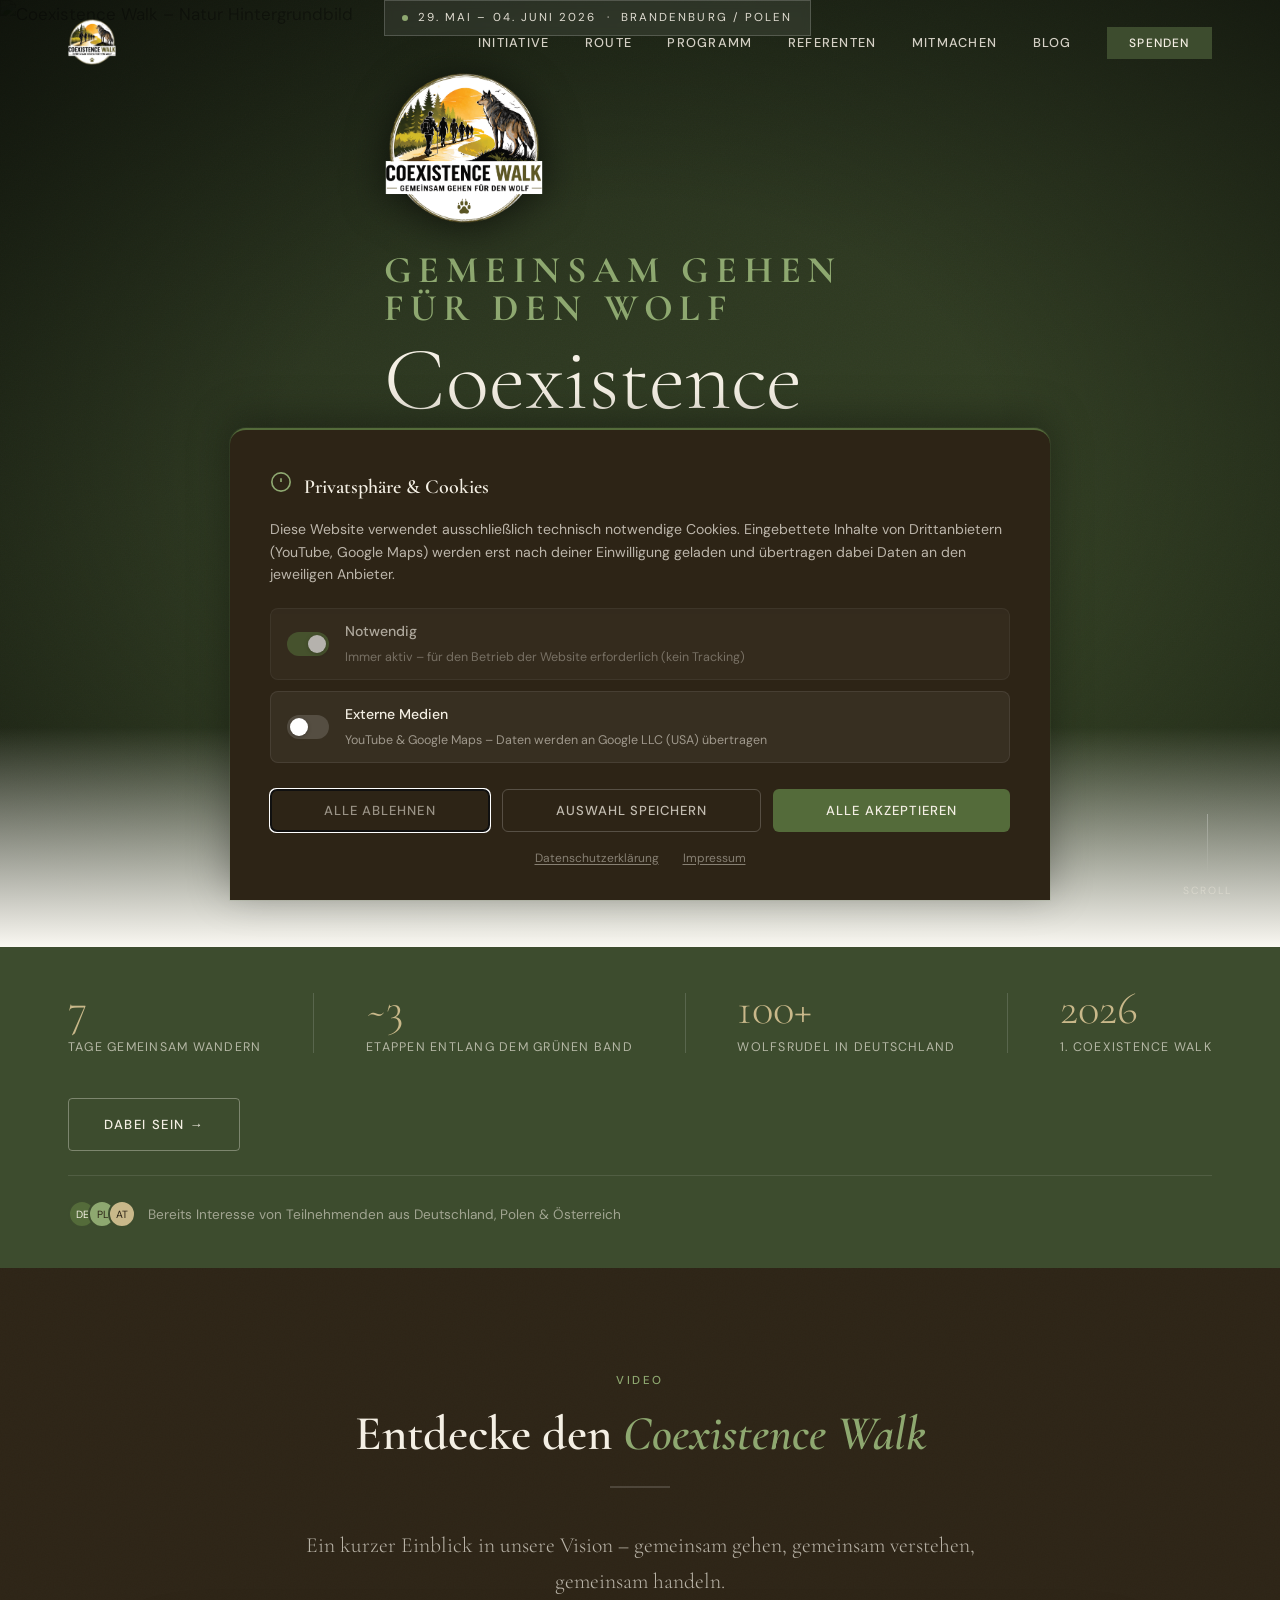
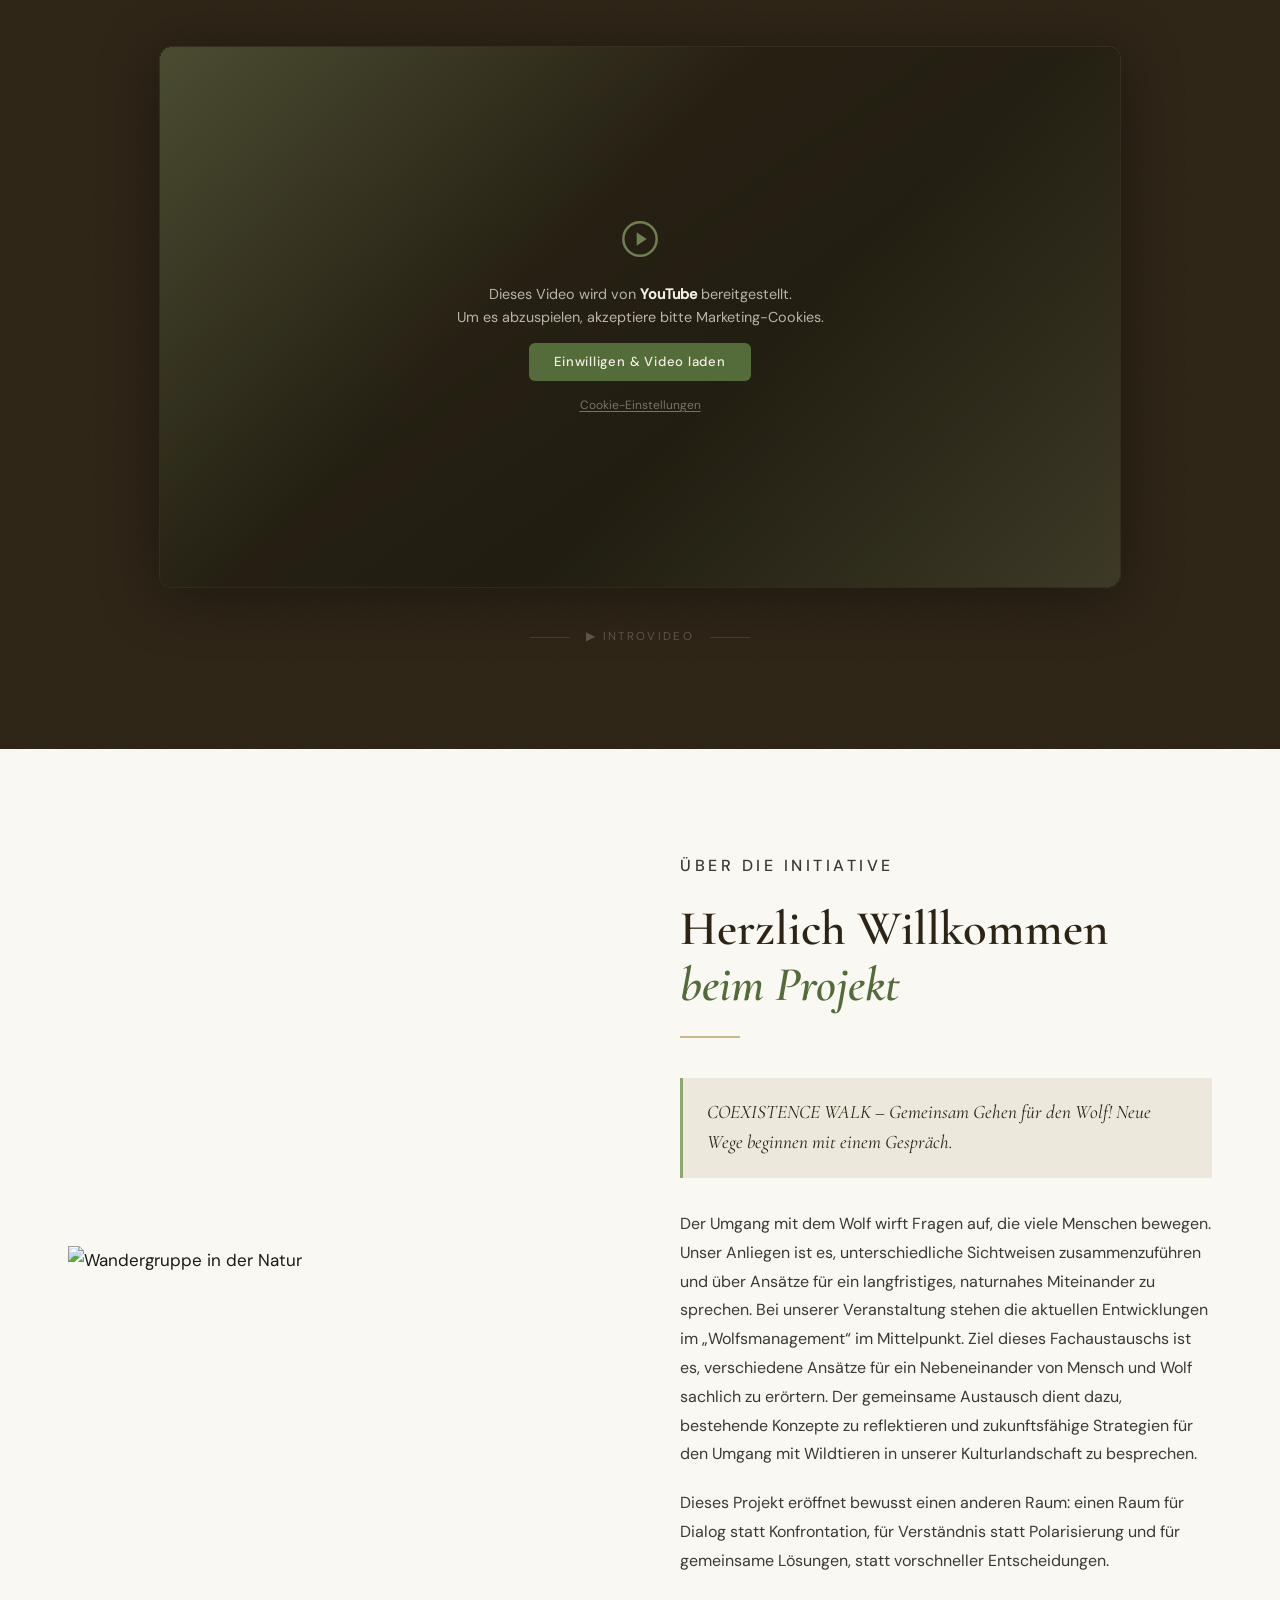
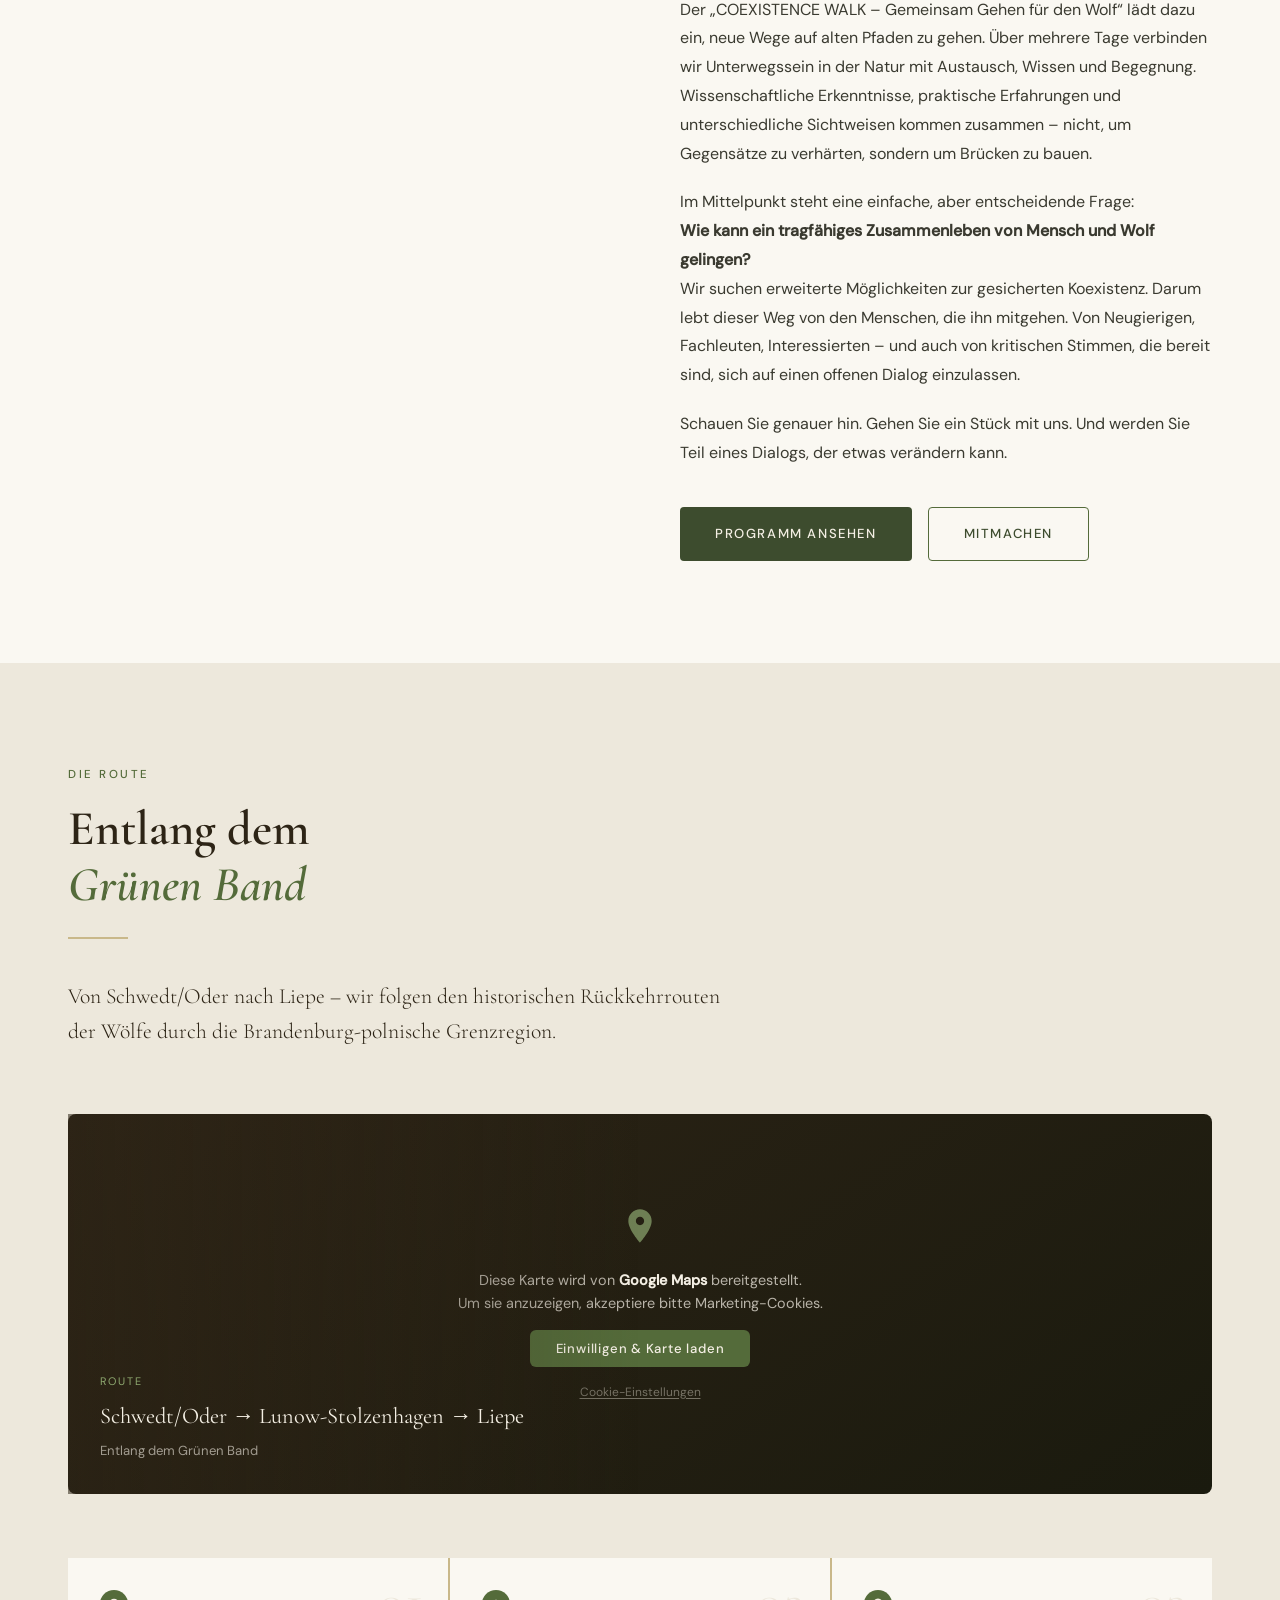
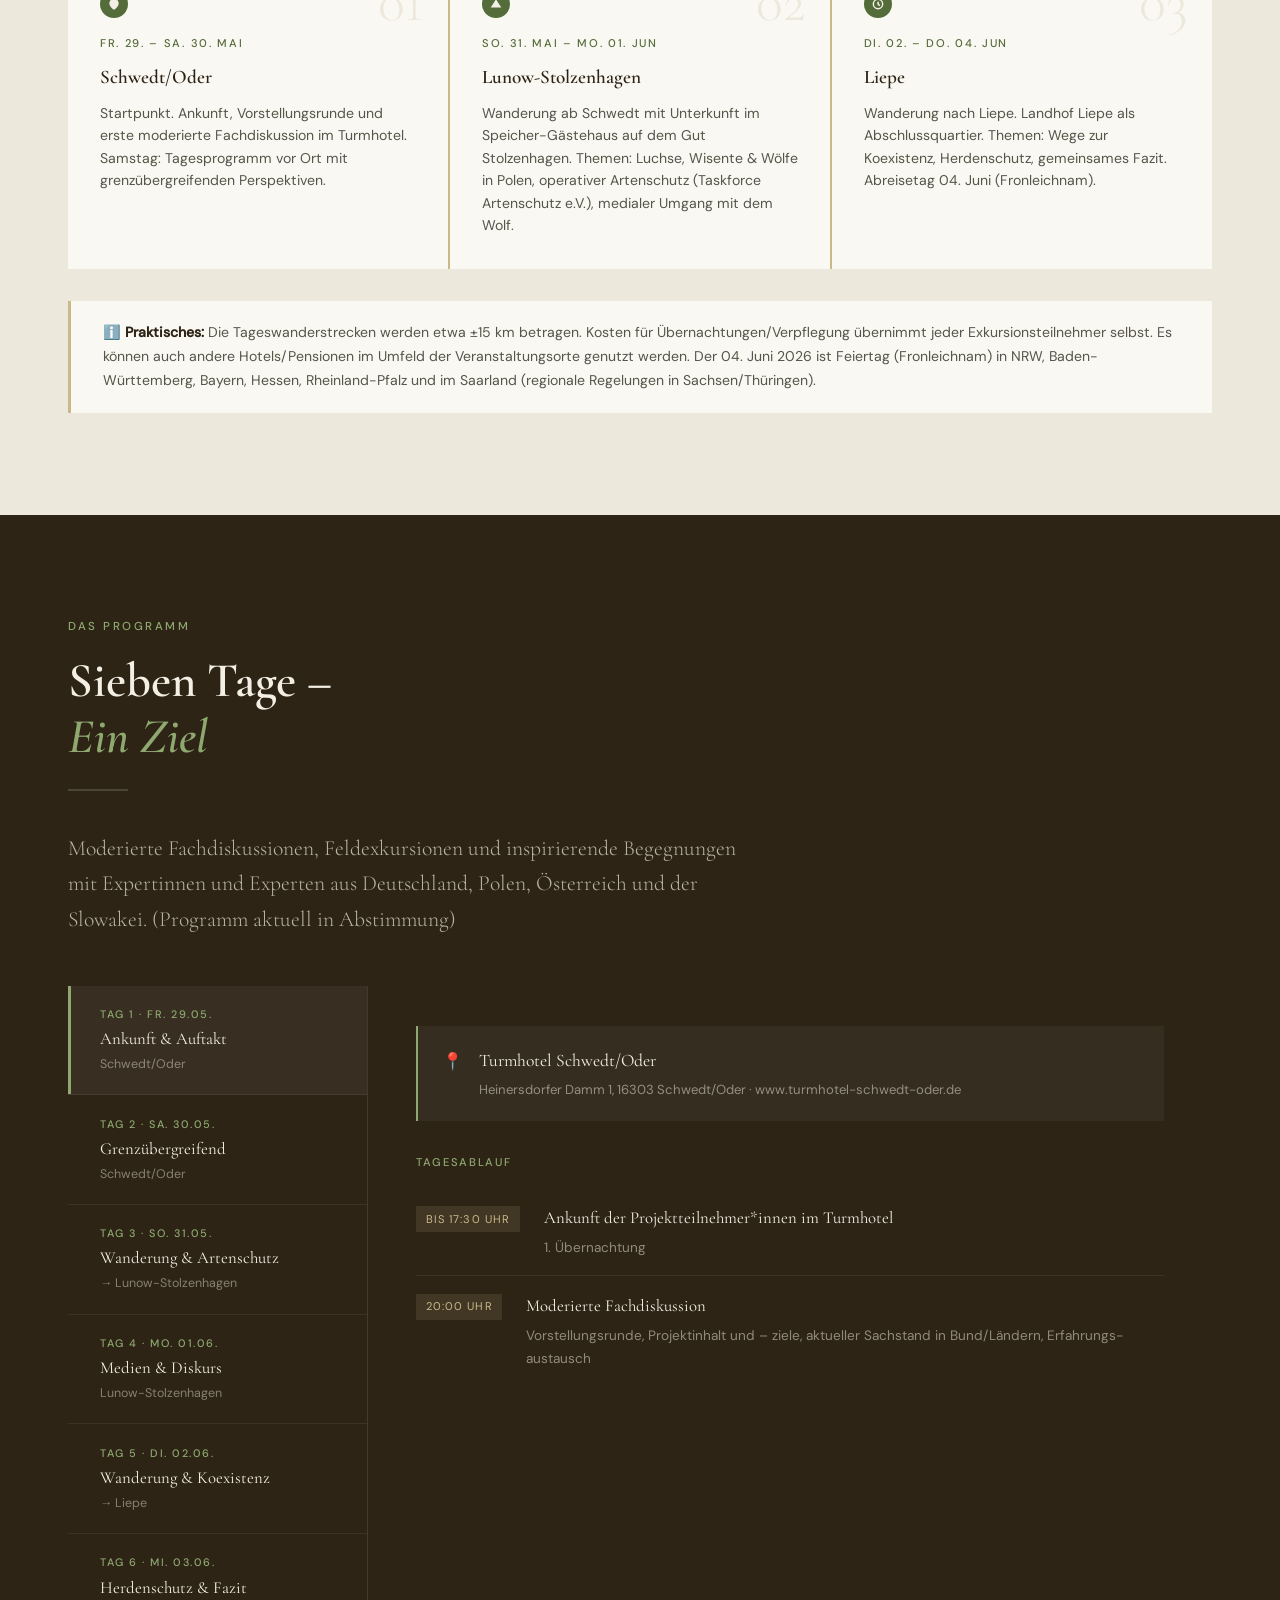
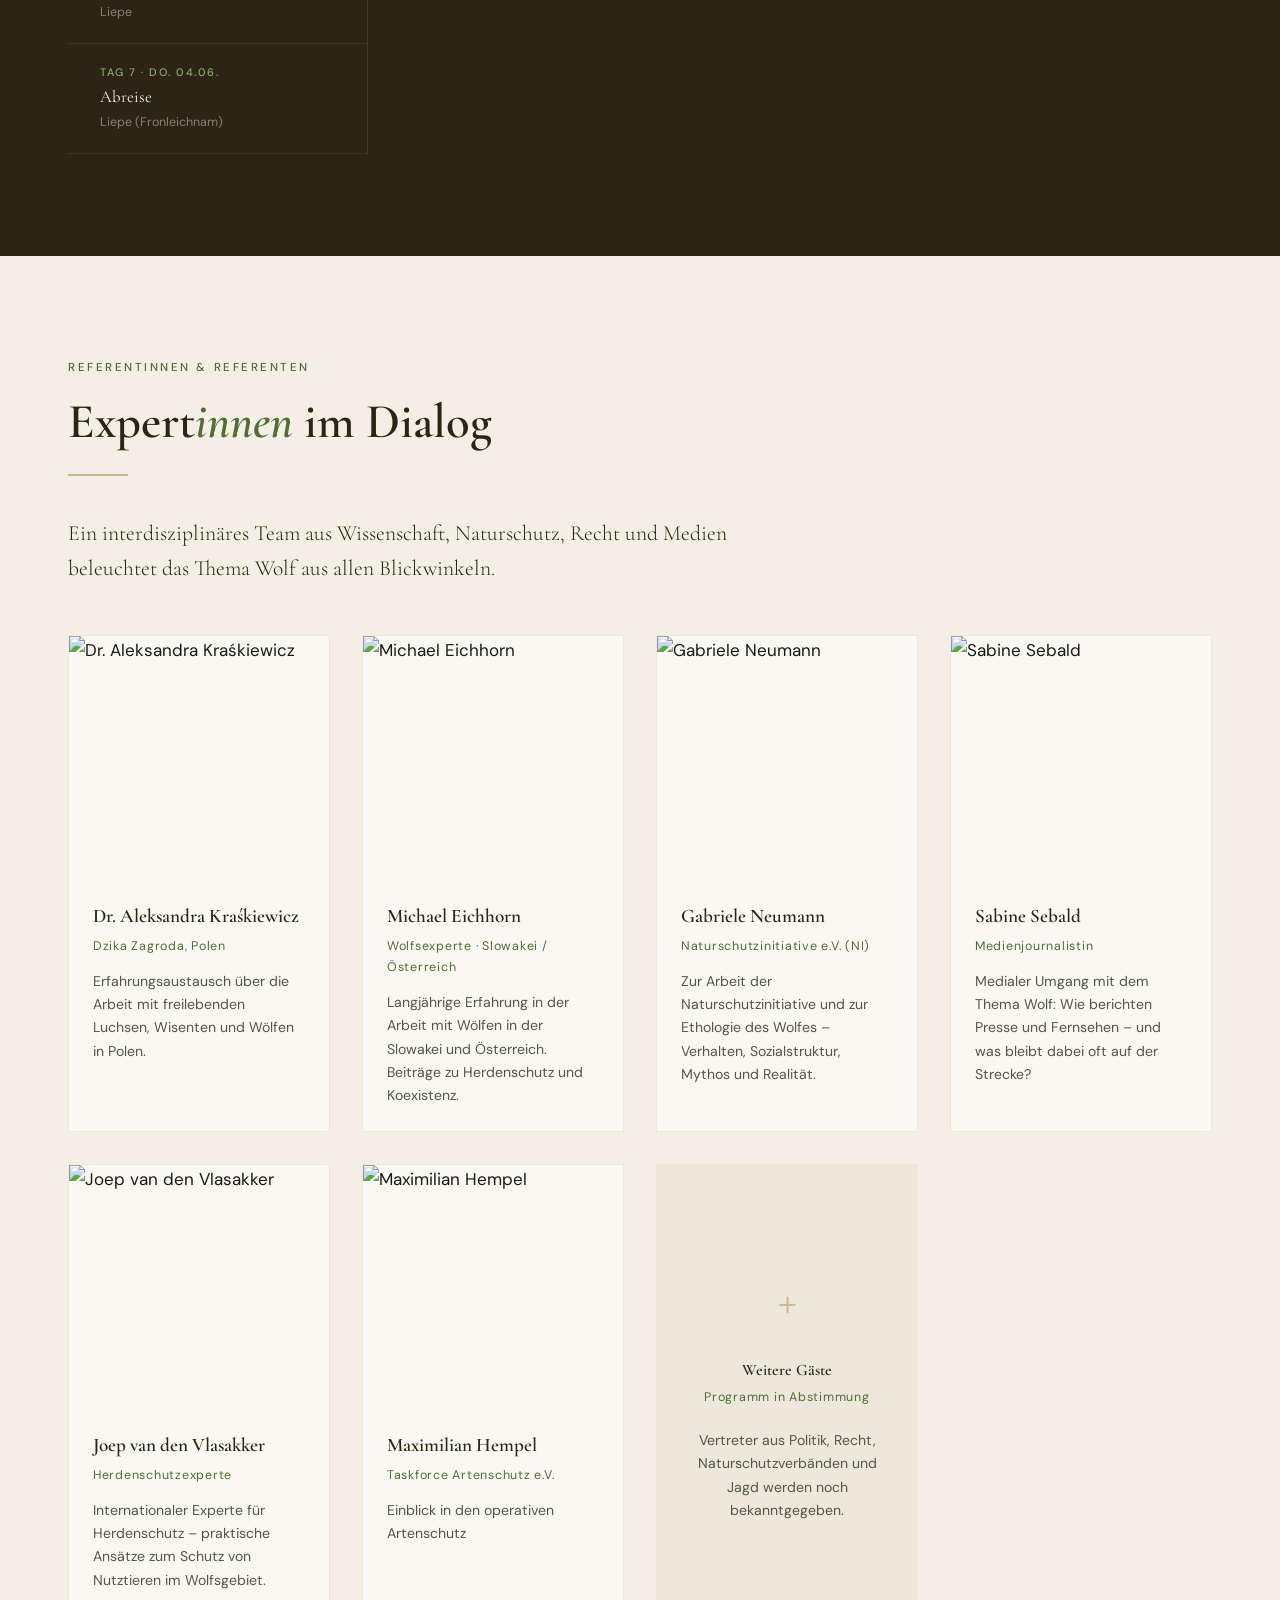
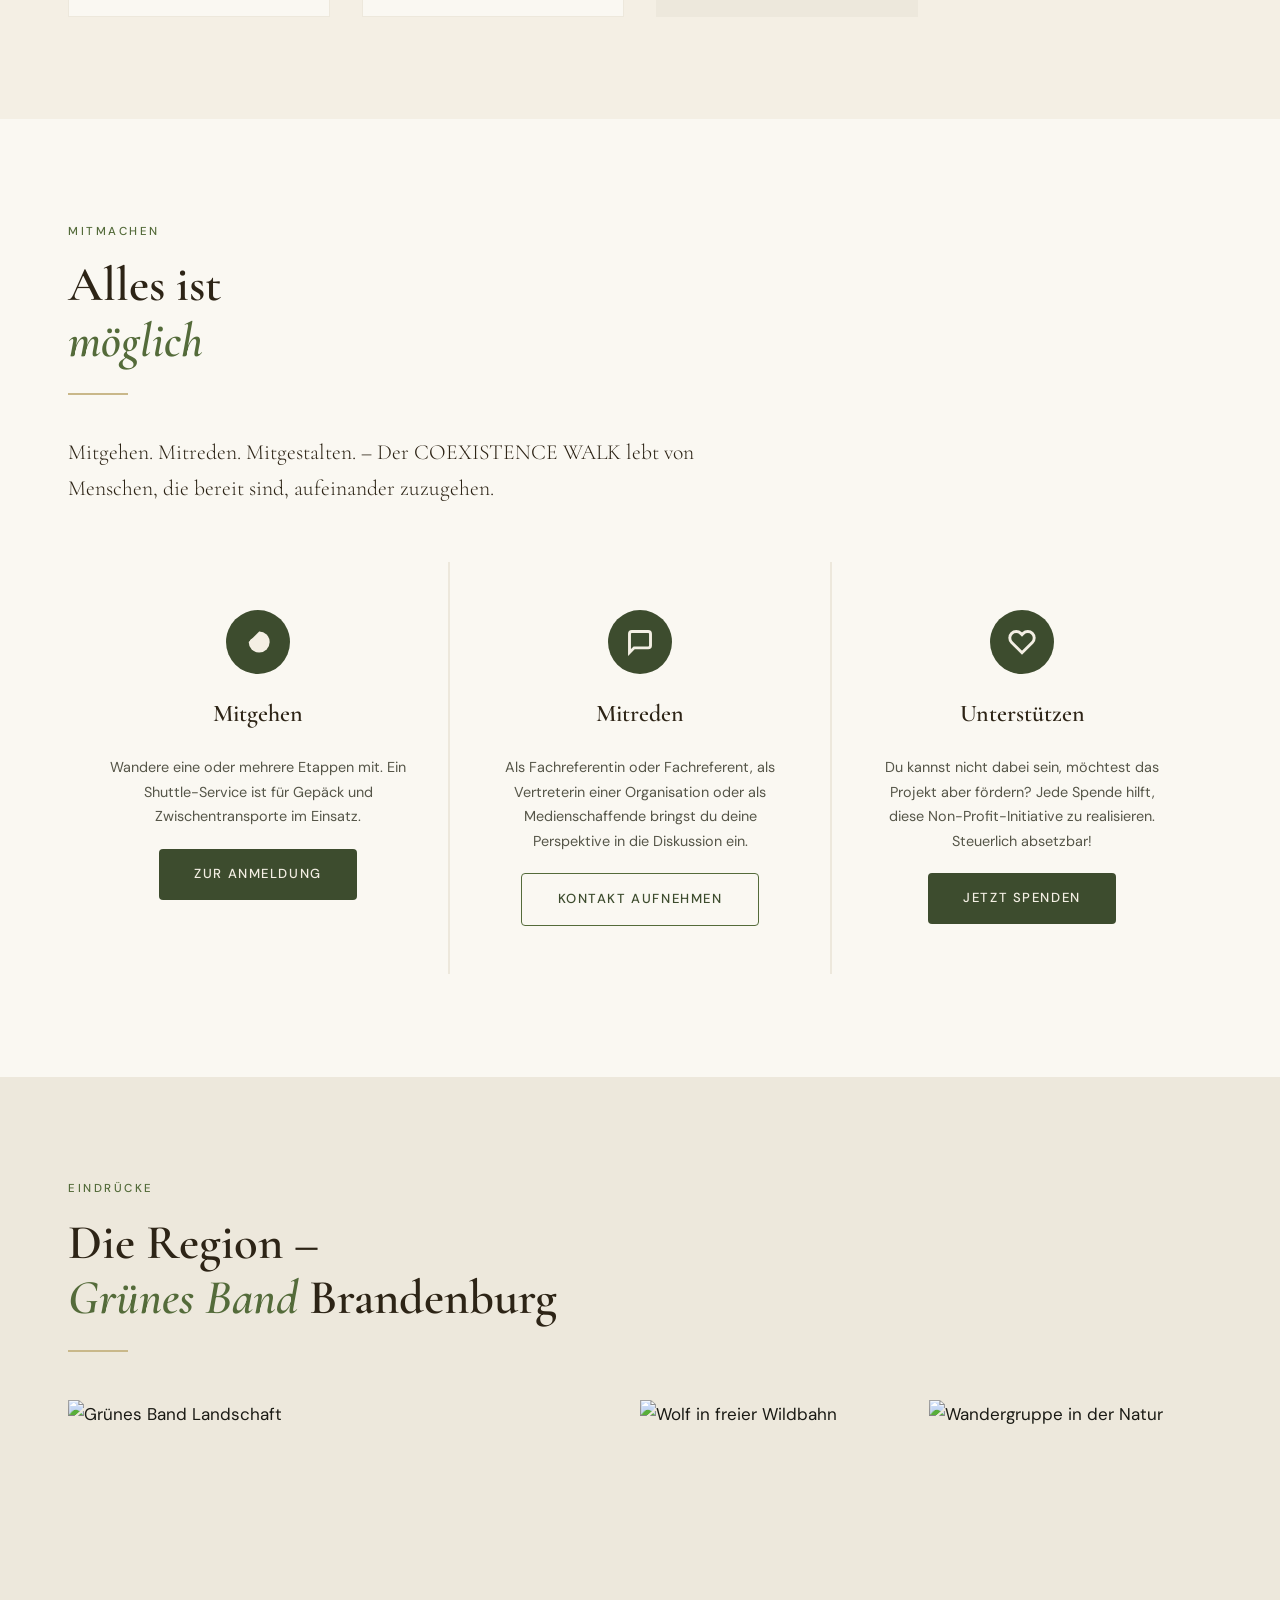
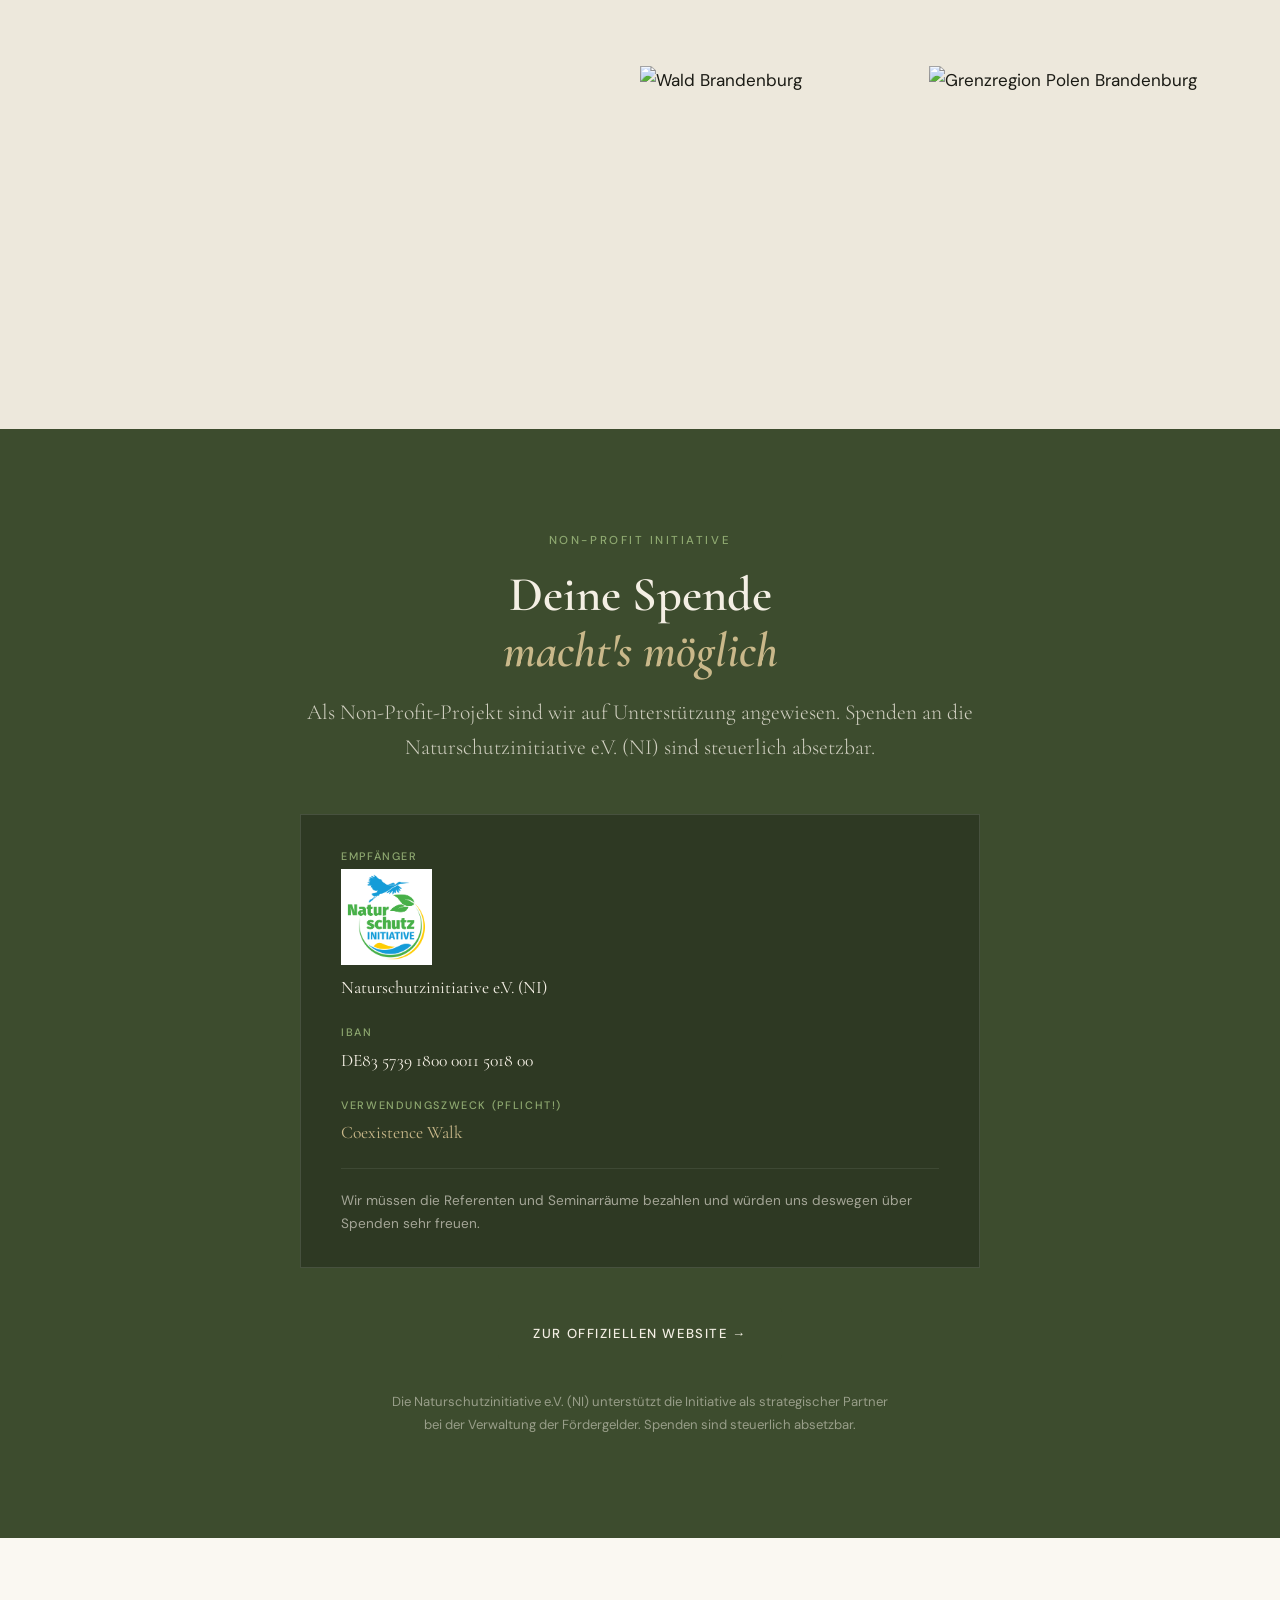
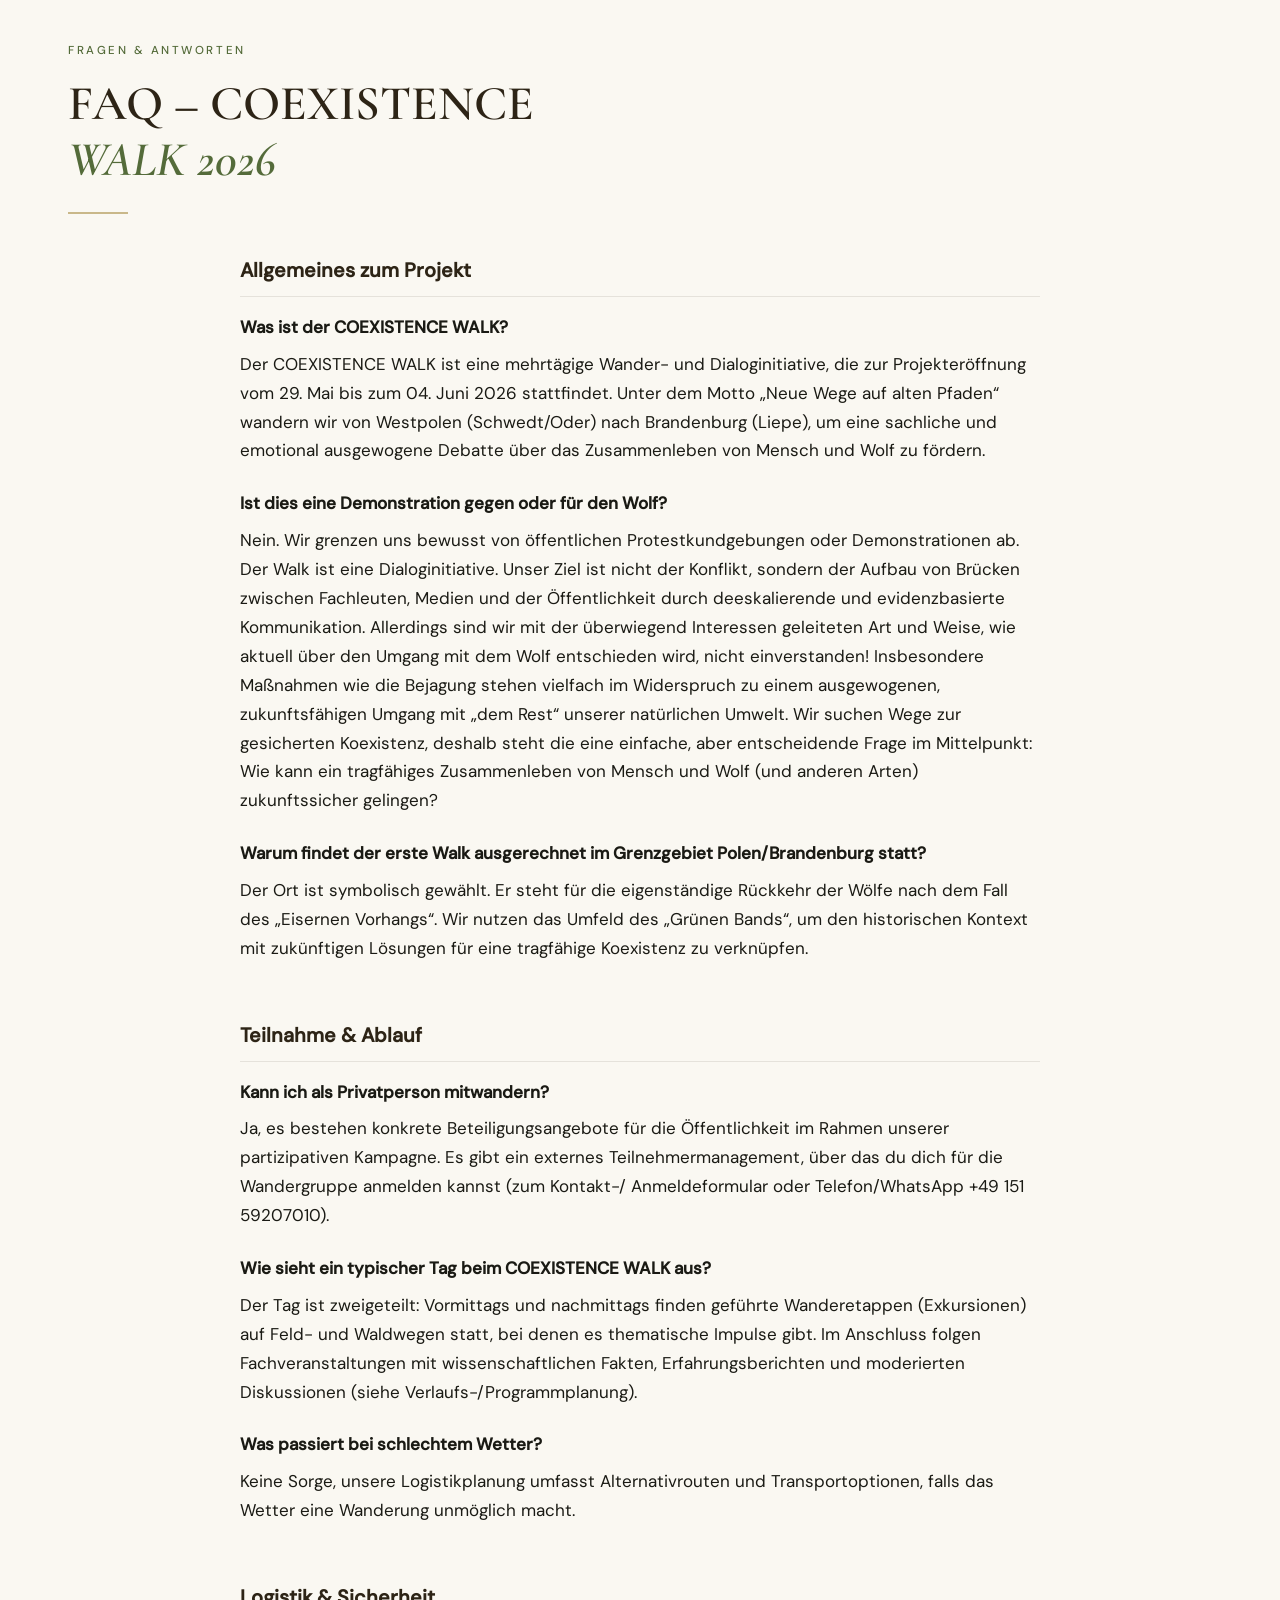
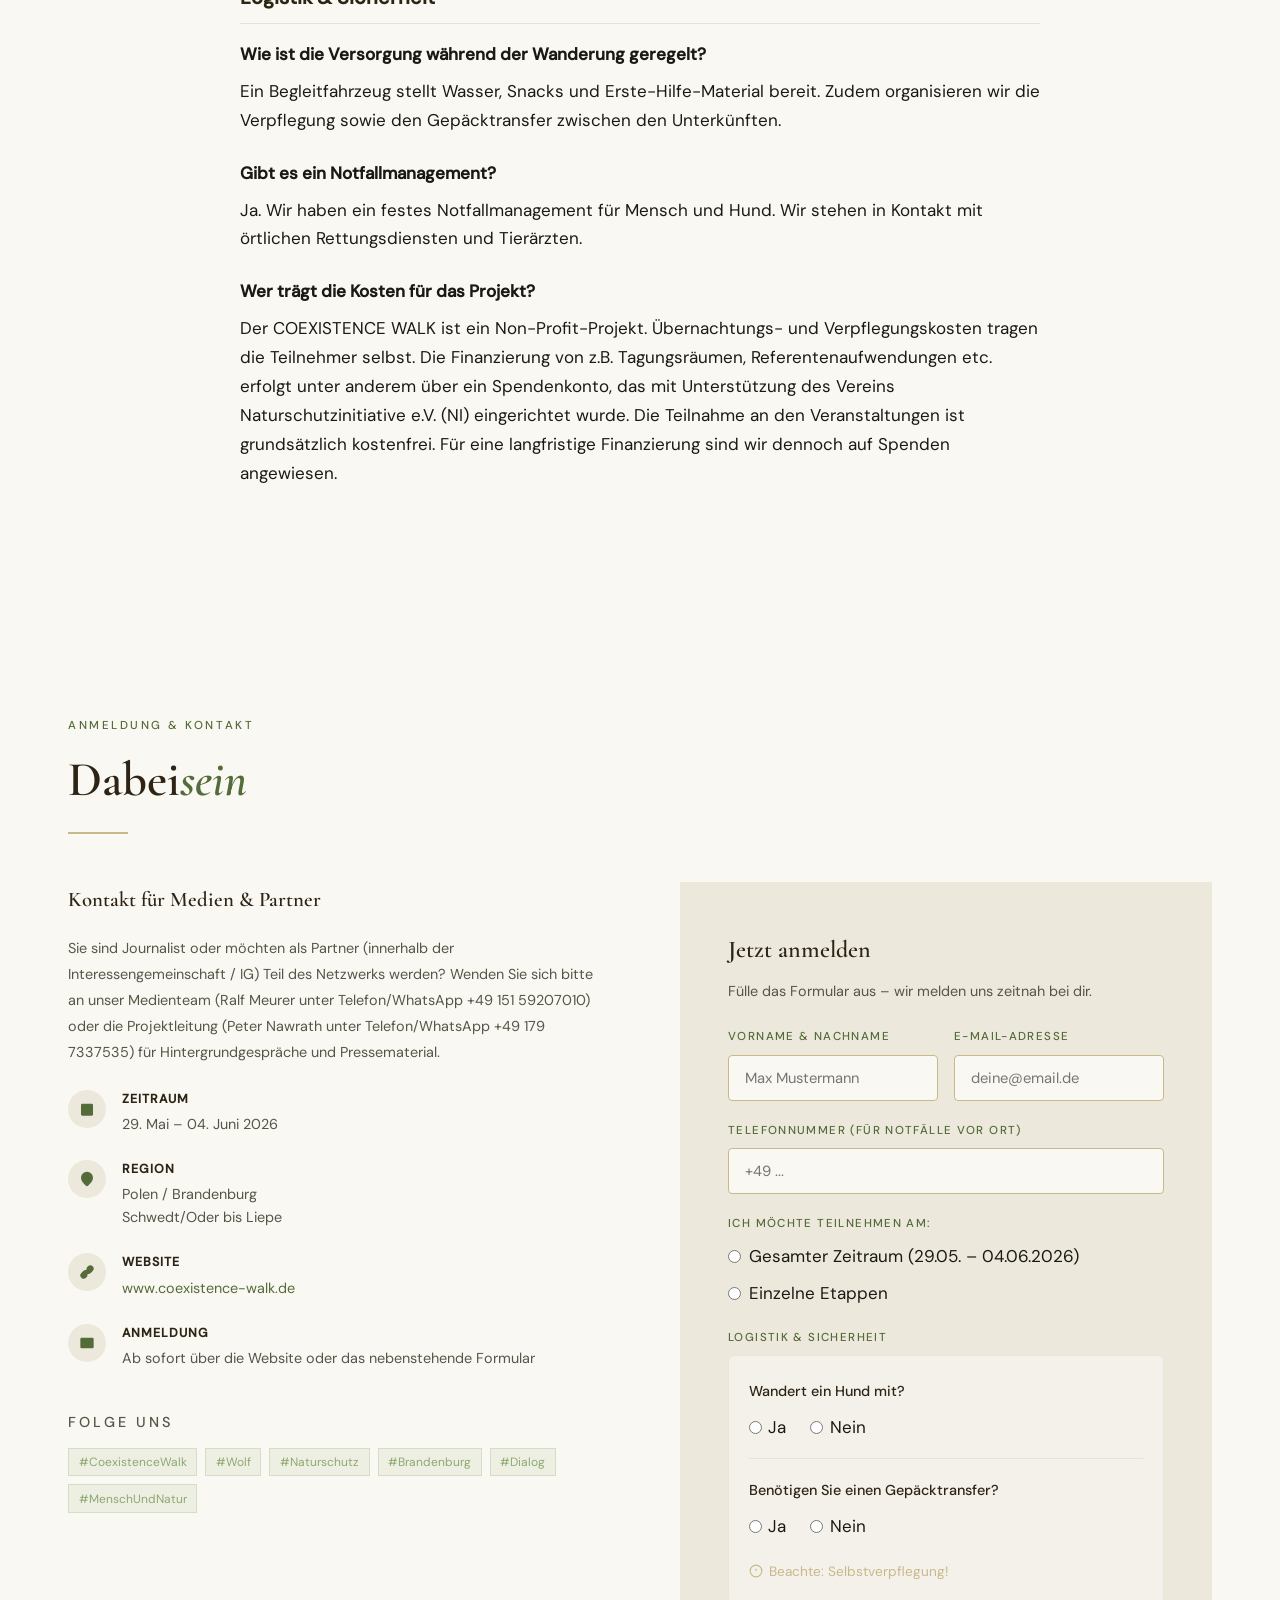
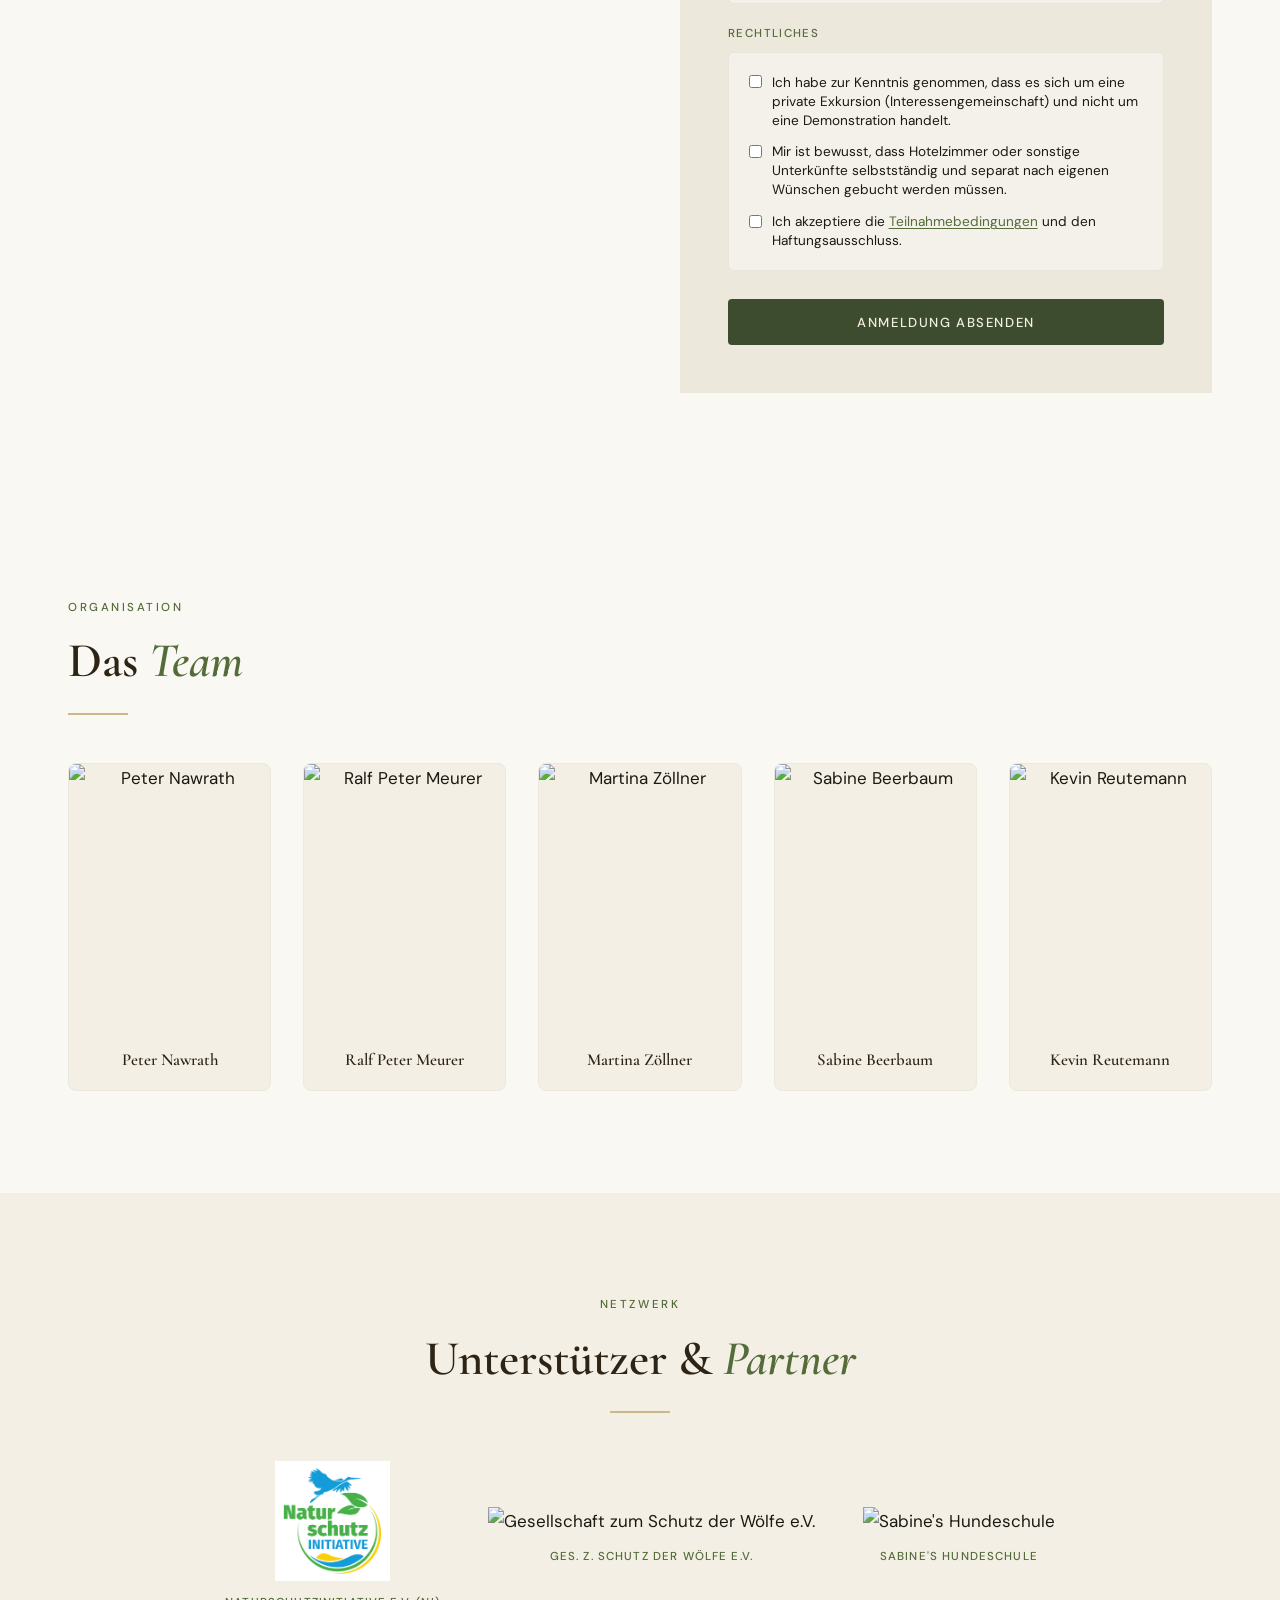
==== index.html @ 8fb9c0cb "Update: Shuttlefahrzeug aus FAQ entfernt" ====
<!DOCTYPE html>
<html lang="de">

<head>
  <meta charset="UTF-8" />
  <meta name="viewport" content="width=device-width, initial-scale=1.0" />
  <title>COEXISTENCE WALK 2026 – Gemeinsam Gehen für den Wolf</title>
  <link rel="apple-touch-icon" sizes="180x180" href="/apple-touch-icon.png" />
  <link rel="icon" type="image/png" sizes="32x32" href="/favicon-32x32.png" />
  <link rel="icon" type="image/png" sizes="16x16" href="/favicon-16x16.png" />
  <link rel="manifest" href="/site.webmanifest" />
  <!-- Fonts: lokal gehostet – keine Datenübermittlung an Google -->
  <link rel="stylesheet" href="/fonts/fonts.css" />

  <!-- Netlify Identity: wird erst nach Einwilligung geladen -->
  <!-- wird via JS nachgeladen, sofern notwendig -->

  <style>
    /* ─── TOKENS ─────────────────────────────────────────────── */
    :root {
      --ink: #1a1a14;
      --bark: #2d2416;
      --moss: #3d4c2e;
      --fern: #546b3a;
      --sage: #8ea870;
      --sand: #c9b88a;
      --linen: #f4efe4;
      --cream: #faf8f2;
      --parchment: #ede8dc;
      --amber: #c08a2e;
      --rust: #8b4a2a;

      --font-display: 'Cormorant Garamond', Georgia, serif;
      --font-body: 'DM Sans', sans-serif;

      --ease-out: cubic-bezier(0.22, 1, 0.36, 1);
      --section-pad: clamp(4rem, 8vw, 8rem);
    }

    /* ─── RESET ───────────────────────────────────────────────── */
    *,
    *::before,
    *::after {
      box-sizing: border-box;
      margin: 0;
      padding: 0;
    }

    html {
      scroll-behavior: smooth;
    }

    body {
      background: var(--cream);
      color: var(--ink);
      font-family: var(--font-body);
      font-size: clamp(15px, 1.6vw, 17px);
      line-height: 1.7;
      overflow-x: hidden;
    }

    img {
      display: block;
      width: 100%;
      object-fit: cover;
    }

    a {
      color: inherit;
      text-decoration: none;
    }

    /* ─── SCROLLBAR ───────────────────────────────────────────── */
    ::-webkit-scrollbar {
      width: 6px;
    }

    ::-webkit-scrollbar-track {
      background: var(--parchment);
    }

    ::-webkit-scrollbar-thumb {
      background: var(--fern);
      border-radius: 3px;
    }

    /* ─── Fix 6: PROGRESS BAR ────────────────────────────────── */
    #progressBar {
      position: fixed;
      top: 0;
      left: 0;
      height: 3px;
      background: linear-gradient(to right, var(--sage), var(--sand));
      width: 0%;
      z-index: 1001;
      transition: width 0.1s linear;
      box-shadow: 0 0 8px rgba(142, 168, 112, 0.6);
    }

    /* ─── UTILITY ─────────────────────────────────────────────── */
    .container {
      max-width: 1240px;
      margin: 0 auto;
      padding: 0 clamp(1.25rem, 5vw, 3rem);
    }

    .section {
      padding: var(--section-pad) 0;
    }

    .eyebrow {
      font-family: var(--font-body);
      font-size: 0.72rem;
      font-weight: 500;
      letter-spacing: 0.22em;
      text-transform: uppercase;
      color: var(--fern);
      margin-bottom: 1rem;
    }

    .display-title {
      font-family: var(--font-display);
      font-weight: 300;
      font-size: clamp(2.6rem, 5.5vw, 5rem);
      line-height: 1.1;
      color: var(--bark);
    }

    .display-title em {
      font-style: italic;
      color: var(--fern);
    }

    .section-title {
      font-family: var(--font-display);
      font-weight: 600;
      font-size: clamp(2rem, 3.8vw, 3.4rem);
      line-height: 1.15;
      color: var(--bark);
      margin-bottom: 0.5rem;
    }

    .section-title em {
      font-style: italic;
      color: var(--fern);
    }

    .lead {
      font-family: var(--font-display);
      font-size: clamp(1.1rem, 1.8vw, 1.35rem);
      font-weight: 300;
      line-height: 1.65;
      color: var(--bark);
      max-width: 680px;
    }

    .divider {
      width: 60px;
      height: 2px;
      background: var(--sand);
      margin: 1.5rem 0 2.5rem;
    }

    .btn {
      display: inline-flex;
      align-items: center;
      gap: 0.6rem;
      padding: 0.9rem 2.2rem;
      font-family: var(--font-body);
      font-size: 0.82rem;
      font-weight: 500;
      letter-spacing: 0.12em;
      text-transform: uppercase;
      border: none;
      cursor: pointer;
      border-radius: 4px;
      transition: all 0.3s var(--ease-out);
    }

    .btn-primary {
      background: var(--moss);
      color: var(--linen);
    }

    .btn-primary:hover {
      background: var(--bark);
      transform: translateY(-2px) scale(1.02);
    }

    .btn-outline {
      background: transparent;
      color: var(--moss);
      border: 1.5px solid var(--fern);
      border-radius: 4px;
    }

    .btn-outline:hover {
      background: var(--fern);
      color: var(--linen);
      transform: translateY(-2px) scale(1.02);
    }

    /* ─── IMAGE PLACEHOLDER ───────────────────────────────────── */
    .img-placeholder {
      background: var(--parchment);
      display: flex;
      flex-direction: column;
      align-items: center;
      justify-content: center;
      gap: 0.75rem;
      color: var(--sage);
      font-size: 0.78rem;
      letter-spacing: 0.1em;
      text-transform: uppercase;
      font-family: var(--font-body);
      border: 1.5px dashed var(--sand);
      position: relative;
      overflow: hidden;
    }

    .img-placeholder::before {
      content: '';
      position: absolute;
      inset: 0;
      background:
        repeating-linear-gradient(45deg,
          transparent,
          transparent 20px,
          rgba(0, 0, 0, 0.025) 20px,
          rgba(0, 0, 0, 0.025) 21px);
    }

    .img-placeholder svg {
      width: 36px;
      height: 36px;
      opacity: 0.45;
      position: relative;
      z-index: 1;
    }

    .img-placeholder span {
      position: relative;
      z-index: 1;
    }

    /* ─── NAVBAR ──────────────────────────────────────────────── */
    #navbar {
      position: fixed;
      top: 0;
      left: 0;
      right: 0;
      z-index: 999;
      padding: 1.1rem 0;
      transition: all 0.4s var(--ease-out);
    }

    #navbar.scrolled {
      background: rgba(250, 248, 242, 0.95);
      backdrop-filter: blur(12px);
      box-shadow: 0 1px 0 rgba(0, 0, 0, 0.08);
    }

    .nav-inner {
      display: flex;
      align-items: center;
      justify-content: space-between;
    }

    .nav-logo {
      font-family: var(--font-display);
      font-size: 1rem;
      font-weight: 600;
      letter-spacing: 0.04em;
      color: var(--linen);
      transition: color 0.4s;
    }

    #navbar.scrolled .nav-logo {
      color: var(--bark);
    }

    .nav-links {
      display: flex;
      gap: 2.2rem;
      list-style: none;
    }

    .nav-links a {
      font-size: 0.8rem;
      font-weight: 500;
      letter-spacing: 0.1em;
      text-transform: uppercase;
      color: rgba(244, 239, 228, 0.85);
      transition: color 0.3s;
    }

    #navbar.scrolled .nav-links a {
      color: var(--ink);
    }

    .nav-links a:hover {
      color: var(--sage);
    }

    .nav-cta {
      background: var(--moss);
      color: var(--linen) !important;
      padding: 0.5rem 1.4rem;
      font-size: 0.75rem !important;
      letter-spacing: 0.1em;
      text-transform: uppercase;
      transition: background 0.3s !important;
    }

    .nav-cta:hover {
      background: var(--bark) !important;
      color: var(--linen) !important;
    }

    .hamburger {
      display: none;
      background: none;
      border: none;
      cursor: pointer;
    }

    /* ─── HERO ────────────────────────────────────────────────── */
    #hero {
      min-height: 100svh;
      position: relative;
      display: flex;
      align-items: flex-end;
      padding-bottom: clamp(3rem, 7vw, 6rem);
      overflow: hidden;
    }

    .hero-bg {
      position: absolute;
      inset: 0;
      background: linear-gradient(160deg, #1c2414 0%, #2d3820 40%, #3a4a28 100%);
    }

    /* Photo placeholder for hero background */
    .hero-bg-img {
      position: absolute;
      inset: 0;
      width: 100%;
      height: 100%;
      object-fit: cover;
      opacity: 0.45;
      mix-blend-mode: multiply;
    }

    .hero-bg-placeholder {
      position: absolute;
      inset: 0;
      display: flex;
      flex-direction: column;
      align-items: center;
      justify-content: center;
      color: rgba(255, 255, 255, 0.12);
      font-size: 0.75rem;
      letter-spacing: 0.15em;
      text-transform: uppercase;
      font-family: var(--font-body);
      gap: 0.5rem;
    }

    .hero-bg-placeholder svg {
      width: 48px;
      opacity: 0.3;
    }

    .hero-grain {
      position: absolute;
      inset: 0;
      background-image: url("data:image/svg+xml,%3Csvg viewBox='0 0 200 200' xmlns='http://www.w3.org/2000/svg'%3E%3Cfilter id='n'%3E%3CfeTurbulence type='fractalNoise' baseFrequency='0.75' numOctaves='4' stitchTiles='stitch'/%3E%3C/filter%3E%3Crect width='100%25' height='100%25' filter='url(%23n)' opacity='0.05'/%3E%3C/svg%3E");
      background-size: 200px;
      pointer-events: none;
      opacity: 0.6;
    }

    .hero-vignette {
      position: absolute;
      inset: 0;
      background: radial-gradient(ellipse at center, transparent 40%, rgba(0, 0, 0, 0.5) 100%);
    }

    .hero-bottom {
      position: absolute;
      bottom: 0;
      left: 0;
      right: 0;
      height: 220px;
      background: linear-gradient(to top, var(--cream) 0%, transparent 100%);
    }

    .hero-content {
      position: relative;
      z-index: 2;
      max-width: 820px;
    }

    .hero-tag {
      display: inline-flex;
      align-items: center;
      gap: 0.6rem;
      background: rgba(255, 255, 255, 0.08);
      border: 1px solid rgba(255, 255, 255, 0.18);
      backdrop-filter: blur(4px);
      padding: 0.45rem 1.1rem;
      font-size: 0.72rem;
      letter-spacing: 0.18em;
      text-transform: uppercase;
      color: rgba(244, 239, 228, 0.9);
      margin-bottom: 2rem;
      font-family: var(--font-body);
    }

    .hero-tag .dot {
      width: 6px;
      height: 6px;
      border-radius: 50%;
      background: var(--sage);
    }

    .hero-title {
      font-family: var(--font-display);
      font-size: clamp(3rem, 7vw, 7rem);
      font-weight: 300;
      line-height: 1.0;
      color: var(--linen);
      margin-bottom: 0.4rem;
    }

    .hero-title strong {
      display: block;
      font-weight: 700;
      font-size: 0.42em;
      letter-spacing: 0.18em;
      text-transform: uppercase;
      color: var(--sage);
      margin-bottom: 0.2em;
    }

    .hero-subtitle {
      font-family: var(--font-display);
      font-style: italic;
      font-size: clamp(1.1rem, 2vw, 1.6rem);
      color: rgba(244, 239, 228, 0.7);
      margin-bottom: 2.5rem;
      font-weight: 300;
    }

    .hero-meta {
      display: flex;
      flex-wrap: wrap;
      gap: 2rem;
      margin-bottom: 3rem;
    }

    .hero-meta-item {
      display: flex;
      flex-direction: column;
      gap: 0.2rem;
    }

    .hero-meta-label {
      font-size: 0.68rem;
      letter-spacing: 0.15em;
      text-transform: uppercase;
      color: var(--sage);
      font-weight: 500;
    }

    .hero-meta-value {
      font-family: var(--font-display);
      font-size: 1.05rem;
      color: rgba(244, 239, 228, 0.9);
    }

    .hero-actions {
      display: flex;
      gap: 1rem;
      flex-wrap: wrap;
      align-items: center;
    }

    /* ─── HERO INLINE FORM ────────────────────────────────────── */
    .hero-form {
      display: flex;
      gap: 0;
      margin-top: 1.6rem;
      flex-wrap: wrap;
      max-width: 500px;
    }

    .hero-form input[type="email"] {
      flex: 1 1 220px;
      padding: 0.85rem 1.2rem;
      border: none;
      background: rgba(255, 255, 255, 0.12);
      backdrop-filter: blur(8px);
      color: var(--linen);
      font-family: var(--font-body);
      font-size: 0.9rem;
      outline: none;
      border: 1px solid rgba(255, 255, 255, 0.22);
      border-right: none;
      transition: background 0.3s;
    }

    .hero-form input[type="email"]::placeholder {
      color: rgba(244, 239, 228, 0.5);
    }

    .hero-form input[type="email"]:focus {
      background: rgba(255, 255, 255, 0.18);
    }

    .hero-form .btn-primary {
      flex-shrink: 0;
      border-left: none;
      padding: 0.85rem 1.6rem;
      font-size: 0.78rem;
      background: var(--sage);
      color: var(--bark);
      font-weight: 700;
    }

    .hero-form .btn-primary:hover {
      background: var(--sand);
      transform: none;
    }

    .hero-scarcity {
      margin-top: 0.9rem;
      font-size: 0.82rem;
      color: rgba(255, 255, 255, 0.65);
      display: flex;
      align-items: center;
      gap: 0.5rem;
    }

    .hero-scarcity::before {
      content: '';
      width: 8px;
      height: 8px;
      border-radius: 50%;
      background: #e8a838;
      flex-shrink: 0;
      box-shadow: 0 0 0 3px rgba(232, 168, 56, 0.25);
      animation: pulse 2s infinite;
    }

    @keyframes pulse {

      0%,
      100% {
        box-shadow: 0 0 0 3px rgba(232, 168, 56, 0.25);
      }

      50% {
        box-shadow: 0 0 0 6px rgba(232, 168, 56, 0.1);
      }
    }

    /* ─── STICKY CTA ──────────────────────────────────────────── */
    .sticky-btn {
      position: fixed;
      bottom: 24px;
      right: 24px;
      background: var(--moss);
      color: var(--linen);
      padding: 0.95rem 1.6rem;
      border-radius: 50px;
      z-index: 998;
      font-family: var(--font-body);
      font-size: 0.78rem;
      font-weight: 600;
      letter-spacing: 0.1em;
      text-transform: uppercase;
      box-shadow: 0 4px 24px rgba(0, 0, 0, 0.25);
      transition: all 0.3s var(--ease-out);
      display: flex;
      align-items: center;
      gap: 0.5rem;
      opacity: 0;
      transform: translateY(12px);
      pointer-events: none;
    }

    .sticky-btn.show {
      opacity: 1;
      transform: translateY(0);
      pointer-events: auto;
    }

    /* Hide sticky CTA while cookie banner is open so they don't overlap */
    body.cb-open .sticky-btn {
      opacity: 0 !important;
      pointer-events: none !important;
      transform: translateY(12px) !important;
    }

    .sticky-btn:hover {
      background: var(--bark);
      transform: translateY(-2px);
      box-shadow: 0 8px 32px rgba(0, 0, 0, 0.3);
    }

    @media (max-width: 600px) {
      .sticky-btn {
        bottom: 16px;
        right: 16px;
        padding: 0.8rem 1.3rem;
        font-size: 0.72rem;
      }
    }

    .hero-scroll {
      position: absolute;
      right: 3rem;
      bottom: 3rem;
      z-index: 2;
      display: flex;
      flex-direction: column;
      align-items: center;
      gap: 0.5rem;
      font-size: 0.65rem;
      letter-spacing: 0.2em;
      text-transform: uppercase;
      color: rgba(244, 239, 228, 0.4);
    }

    .hero-scroll .scroll-line {
      width: 1px;
      height: 60px;
      background: linear-gradient(to bottom, rgba(255, 255, 255, 0.3), transparent);
      animation: scrollPulse 2.5s ease-in-out infinite;
    }

    @keyframes scrollPulse {

      0%,
      100% {
        opacity: 0.3;
        transform: scaleY(1);
      }

      50% {
        opacity: 0.8;
        transform: scaleY(1.15);
      }
    }

    /* ─── INTRO BAND ──────────────────────────────────────────── */
    #intro-band {
      background: var(--moss);
      color: var(--linen);
      padding: 2.5rem 0;
    }

    .band-inner {
      display: flex;
      flex-wrap: wrap;
      gap: 2.5rem;
      justify-content: space-between;
      align-items: center;
    }

    .band-fact {
      display: flex;
      flex-direction: column;
    }

    .band-fact-num {
      font-family: var(--font-display);
      font-size: 2.8rem;
      font-weight: 300;
      color: var(--sand);
      line-height: 1;
    }

    .band-fact-label {
      font-size: 0.78rem;
      letter-spacing: 0.1em;
      text-transform: uppercase;
      color: rgba(244, 239, 228, 0.65);
      margin-top: 0.3rem;
    }

    .band-divider {
      width: 1px;
      height: 60px;
      background: rgba(255, 255, 255, 0.15);
    }

    /* ─── INTRO VIDEO ────────────────────────────────────────── */
    #intro-video {
      background: var(--bark);
      position: relative;
      overflow: hidden;
    }

    #intro-video::before {
      content: '';
      position: absolute;
      inset: 0;
      background-image: url("data:image/svg+xml,%3Csvg viewBox='0 0 200 200' xmlns='http://www.w3.org/2000/svg'%3E%3Cfilter id='n'%3E%3CfeTurbulence type='fractalNoise' baseFrequency='0.75' numOctaves='4' stitchTiles='stitch'/%3E%3C/filter%3E%3Crect width='100%25' height='100%25' filter='url(%23n)' opacity='0.04'/%3E%3C/svg%3E");
      background-size: 200px;
      pointer-events: none;
      opacity: 0.5;
    }

    .video-section-inner {
      position: relative;
      z-index: 1;
      text-align: center;
    }

    .video-section-inner .eyebrow {
      color: var(--sage);
    }

    .video-section-inner .section-title {
      color: var(--linen);
    }

    .video-section-inner .section-title em {
      color: var(--sage);
    }

    .video-section-inner .divider {
      background: rgba(255, 255, 255, 0.15);
      margin-left: auto;
      margin-right: auto;
    }

    .video-section-inner .lead {
      color: rgba(244, 239, 228, 0.7);
      margin-left: auto;
      margin-right: auto;
      text-align: center;
    }

    .video-container {
      position: relative;
      max-width: 960px;
      margin: 3rem auto 0;
      border-radius: 12px;
      overflow: hidden;
      box-shadow:
        0 8px 60px rgba(0, 0, 0, 0.4),
        0 0 0 1px rgba(142, 168, 112, 0.15);
    }

    .video-container::before {
      content: '';
      position: absolute;
      inset: -1px;
      border-radius: 13px;
      background: linear-gradient(135deg, rgba(142, 168, 112, 0.3), transparent 40%, transparent 60%, rgba(201, 184, 138, 0.2));
      z-index: 1;
      pointer-events: none;
    }

    .video-ratio {
      position: relative;
      width: 100%;
      padding-bottom: 56.25%; /* 16:9 */
      background: #111;
    }

    .video-ratio iframe {
      position: absolute;
      top: 0;
      left: 0;
      width: 100%;
      height: 100%;
      border: 0;
    }

    .video-ornament {
      display: flex;
      align-items: center;
      justify-content: center;
      gap: 1rem;
      margin-top: 2.5rem;
      color: rgba(244, 239, 228, 0.25);
      font-size: 0.72rem;
      letter-spacing: 0.2em;
      text-transform: uppercase;
      font-family: var(--font-body);
    }

    .video-ornament::before,
    .video-ornament::after {
      content: '';
      width: 40px;
      height: 1px;
      background: rgba(255, 255, 255, 0.12);
    }

    @media (max-width: 768px) {
      .video-container {
        margin: 2rem -1rem 0;
        border-radius: 0;
        box-shadow: 0 4px 30px rgba(0, 0, 0, 0.3);
      }

      .video-container::before {
        border-radius: 0;
      }
    }

    /* ─── ABOUT ───────────────────────────────────────────────── */
    #about {
      background: var(--cream);
    }

    .about-grid {
      display: grid;
      grid-template-columns: 1fr 1fr;
      gap: 5rem;
      align-items: center;
    }

    .about-img-wrap {
      position: relative;
    }

    .about-img-wrap .main-img {
      height: 540px;
    }

    .about-img-wrap .accent-img {
      position: absolute;
      right: -2.5rem;
      bottom: -2.5rem;
      width: 220px;
      height: 180px;
      border: 6px solid var(--cream);
      box-shadow: 0 8px 40px rgba(0, 0, 0, 0.12);
    }

    .about-text p {
      margin-bottom: 1.25rem;
      color: #3a3a30;
      font-size: 1rem;
      line-height: 1.8;
    }

    .about-highlight {
      background: var(--parchment);
      border-left: 3px solid var(--sage);
      padding: 1.25rem 1.5rem;
      margin: 2rem 0;
      font-family: var(--font-display);
      font-style: italic;
      font-size: 1.2rem;
      color: var(--bark);
      line-height: 1.55;
    }

    /* ─── ROUTE ───────────────────────────────────────────────── */
    #route {
      background: var(--parchment);
    }

    .route-header {
      margin-bottom: 4rem;
    }

    .route-map {
      height: 380px;
      margin-bottom: 4rem;
    }

    .stages-grid {
      display: grid;
      grid-template-columns: repeat(3, 1fr);
      gap: 1.5px;
      background: var(--sand);
    }

    .stage {
      background: var(--cream);
      padding: 2rem;
      position: relative;
    }

    .stage-num {
      font-family: var(--font-display);
      font-size: 3.5rem;
      font-weight: 300;
      color: var(--parchment);
      position: absolute;
      top: 1rem;
      right: 1.5rem;
      line-height: 1;
    }

    .stage-date {
      font-size: 0.7rem;
      letter-spacing: 0.15em;
      text-transform: uppercase;
      font-weight: 500;
      color: var(--fern);
      margin-bottom: 0.5rem;
    }

    .stage-title {
      font-family: var(--font-display);
      font-size: 1.2rem;
      font-weight: 600;
      color: var(--bark);
      margin-bottom: 0.5rem;
    }

    .stage-detail {
      font-size: 0.88rem;
      color: #555548;
      line-height: 1.6;
    }

    .stage-icon {
      width: 28px;
      height: 28px;
      background: var(--fern);
      border-radius: 50%;
      display: flex;
      align-items: center;
      justify-content: center;
      margin-bottom: 1rem;
    }

    .stage-icon svg {
      width: 14px;
      fill: var(--linen);
    }

    /* ─── PROGRAM ─────────────────────────────────────────────── */
    #programm {
      background: var(--bark);
      color: var(--linen);
    }

    #programm .eyebrow {
      color: var(--sage);
    }

    #programm .section-title {
      color: var(--linen);
    }

    #programm .section-title em {
      color: var(--sage);
    }

    #programm .divider {
      background: rgba(255, 255, 255, 0.15);
    }

    .program-grid {
      display: grid;
      grid-template-columns: 300px 1fr;
      gap: 0;
    }

    .program-days {
      border-right: 1px solid rgba(255, 255, 255, 0.1);
    }

    .day-tab {
      padding: 1.2rem 2rem;
      cursor: pointer;
      border-bottom: 1px solid rgba(255, 255, 255, 0.07);
      transition: all 0.3s;
      position: relative;
    }

    .day-tab::before {
      content: '';
      position: absolute;
      left: 0;
      top: 0;
      bottom: 0;
      width: 3px;
      background: var(--sage);
      transform: scaleX(0);
      transform-origin: left;
      transition: transform 0.3s var(--ease-out);
    }

    .day-tab.active::before {
      transform: scaleX(1);
    }

    .day-tab.active {
      background: rgba(255, 255, 255, 0.05);
    }

    .day-tab-label {
      font-size: 0.68rem;
      letter-spacing: 0.14em;
      text-transform: uppercase;
      color: var(--sage);
      margin-bottom: 0.3rem;
      font-weight: 500;
    }

    .day-tab-title {
      font-family: var(--font-display);
      font-size: 1.05rem;
      color: var(--linen);
      line-height: 1.3;
    }

    .day-tab-sub {
      font-size: 0.78rem;
      color: rgba(244, 239, 228, 0.45);
      margin-top: 0.25rem;
    }

    .program-content {
      padding: 2.5rem 3rem;
    }

    .prog-panel {
      display: none;
      animation: fadeIn 0.4s var(--ease-out);
    }

    .prog-panel.active {
      display: block;
    }

    @keyframes fadeIn {
      from {
        opacity: 0;
        transform: translateX(16px);
      }

      to {
        opacity: 1;
        transform: none;
      }
    }

    .prog-location {
      display: flex;
      align-items: flex-start;
      gap: 1rem;
      background: rgba(255, 255, 255, 0.04);
      padding: 1.25rem 1.5rem;
      border-left: 2px solid var(--sage);
      margin-bottom: 2rem;
    }

    .prog-location-icon {
      color: var(--sage);
      margin-top: 0.1rem;
      flex-shrink: 0;
    }

    .prog-location-name {
      font-family: var(--font-display);
      font-size: 1.1rem;
      color: var(--linen);
      margin-bottom: 0.2rem;
    }

    .prog-location-addr {
      font-size: 0.82rem;
      color: rgba(244, 239, 228, 0.5);
    }

    .prog-section-title {
      font-size: 0.7rem;
      letter-spacing: 0.15em;
      text-transform: uppercase;
      color: var(--sage);
      margin-bottom: 1rem;
      font-weight: 500;
    }

    .prog-item {
      display: flex;
      gap: 1.5rem;
      padding: 1rem 0;
      border-bottom: 1px solid rgba(255, 255, 255, 0.07);
    }

    .prog-item:last-child {
      border-bottom: none;
    }

    .prog-item-type {
      font-size: 0.7rem;
      letter-spacing: 0.1em;
      text-transform: uppercase;
      color: var(--sand);
      background: rgba(201, 184, 138, 0.12);
      padding: 0.2rem 0.6rem;
      height: fit-content;
      flex-shrink: 0;
      margin-top: 0.15rem;
    }

    .prog-item-name {
      font-family: var(--font-display);
      font-size: 1.05rem;
      color: var(--linen);
      margin-bottom: 0.2rem;
    }

    .prog-item-detail {
      font-size: 0.85rem;
      color: rgba(244, 239, 228, 0.5);
    }

    /* ─── SPEAKERS ────────────────────────────────────────────── */
    #referenten {
      background: var(--linen);
    }

    .speakers-grid {
      display: grid;
      grid-template-columns: repeat(auto-fill, minmax(260px, 1fr));
      gap: 2rem;
      margin-top: 3rem;
    }

    .speaker-card {
      background: var(--cream);
      border: 1px solid var(--parchment);
      overflow: hidden;
      transition: transform 0.3s var(--ease-out), box-shadow 0.3s;
    }

    .speaker-card:hover {
      transform: translateY(-4px);
      box-shadow: 0 16px 48px rgba(0, 0, 0, 0.1);
    }

    .speaker-img {
      height: 220px;
    }

    .speaker-info {
      padding: 1.5rem;
    }

    .speaker-name {
      font-family: var(--font-display);
      font-size: 1.2rem;
      font-weight: 600;
      color: var(--bark);
      margin-bottom: 0.2rem;
    }

    .speaker-role {
      font-size: 0.78rem;
      color: var(--fern);
      letter-spacing: 0.06em;
      margin-bottom: 0.8rem;
    }

    .speaker-bio {
      font-size: 0.88rem;
      color: #555548;
      line-height: 1.65;
    }

    /* ─── MITMACHEN ───────────────────────────────────────────── */
    #mitmachen {
      background: var(--cream);
    }

    .mitmachen-grid {
      display: grid;
      grid-template-columns: 1fr 1fr 1fr;
      gap: 2px;
      background: var(--parchment);
      margin-top: 3.5rem;
    }

    .mitmachen-card {
      background: var(--cream);
      padding: 3rem 2.5rem;
      text-align: center;
      display: flex;
      flex-direction: column;
      align-items: center;
      gap: 1.25rem;
    }

    .mitmachen-icon {
      width: 64px;
      height: 64px;
      background: var(--moss);
      border-radius: 50%;
      display: flex;
      align-items: center;
      justify-content: center;
      flex-shrink: 0;
    }

    .mitmachen-icon svg {
      width: 28px;
      fill: var(--linen);
    }

    .mitmachen-title {
      font-family: var(--font-display);
      font-size: 1.5rem;
      font-weight: 600;
      color: var(--bark);
    }

    .mitmachen-text {
      font-size: 0.9rem;
      color: #555548;
      line-height: 1.7;
    }

    /* ─── SPENDEN ─────────────────────────────────────────────── */
    #spenden {
      background: var(--moss);
      color: var(--linen);
      padding: var(--section-pad) 0;
      text-align: center;
    }

    .spenden-inner {
      max-width: 680px;
      margin: 0 auto;
    }

    #spenden .section-title {
      color: var(--linen);
      margin-bottom: 1rem;
    }

    #spenden .section-title em {
      color: var(--sand);
    }

    #spenden .lead {
      color: rgba(244, 239, 228, 0.8);
      margin: 0 auto 3rem;
    }

    .iban-box {
      background: rgba(0, 0, 0, 0.25);
      border: 1px solid rgba(255, 255, 255, 0.12);
      padding: 2rem 2.5rem;
      margin: 0 auto 2.5rem;
      text-align: left;
    }

    .iban-row {
      display: flex;
      flex-direction: column;
      gap: 0.25rem;
      margin-bottom: 1.25rem;
    }

    .iban-row:last-child {
      margin-bottom: 0;
    }

    .iban-label {
      font-size: 0.68rem;
      letter-spacing: 0.15em;
      text-transform: uppercase;
      color: var(--sage);
      font-weight: 500;
    }

    .iban-value {
      font-family: var(--font-display);
      font-size: 1.1rem;
      color: var(--linen);
      word-break: break-all;
    }

    .iban-notice {
      font-size: 0.82rem;
      color: rgba(244, 239, 228, 0.5);
      text-align: center;
      margin-top: 2rem;
    }

    /* ─── GALERIE ─────────────────────────────────────────────── */
    #galerie {
      background: var(--parchment);
    }

    .gallery-grid {
      display: grid;
      grid-template-columns: 2fr 1fr 1fr;
      grid-template-rows: 260px 260px;
      gap: 6px;
      margin-top: 3rem;
    }

    .gallery-item:first-child {
      grid-row: 1 / 3;
    }

    .gallery-item {
      overflow: hidden;
    }

    .gallery-item .img-placeholder {
      height: 100%;
    }

    /* ─── KONTAKT ─────────────────────────────────────────────── */
    #kontakt {
      background: var(--cream);
    }

    .kontakt-grid {
      display: grid;
      grid-template-columns: 1fr 1fr;
      gap: 5rem;
      margin-top: 3rem;
    }

    .kontakt-info h3 {
      font-family: var(--font-display);
      font-size: 1.3rem;
      font-weight: 600;
      color: var(--bark);
      margin-bottom: 1.2rem;
    }

    .kontakt-info p {
      font-size: 0.9rem;
      color: #555548;
      line-height: 1.8;
    }

    .kontakt-detail {
      display: flex;
      align-items: flex-start;
      gap: 1rem;
      margin-top: 1.5rem;
    }

    .kontakt-detail-icon {
      width: 38px;
      height: 38px;
      background: var(--parchment);
      border-radius: 50%;
      display: flex;
      align-items: center;
      justify-content: center;
      flex-shrink: 0;
    }

    .kontakt-detail-icon svg {
      width: 16px;
      fill: var(--fern);
    }

    .kontakt-detail-text {
      font-size: 0.9rem;
      color: #555548;
      line-height: 1.6;
    }

    .kontakt-detail-text strong {
      color: var(--bark);
      display: block;
      font-size: 0.78rem;
      letter-spacing: 0.08em;
      text-transform: uppercase;
      margin-bottom: 0.2rem;
    }

    .anmeldung-box {
      background: var(--parchment);
      padding: 3rem;
    }

    .anmeldung-box h3 {
      font-family: var(--font-display);
      font-size: 1.5rem;
      font-weight: 600;
      color: var(--bark);
      margin-bottom: 0.5rem;
    }

    .anmeldung-box p {
      font-size: 0.9rem;
      color: #555548;
      margin-bottom: 1.5rem;
    }

    .form-group {
      margin-bottom: 1.25rem;
    }

    /* Only top-level direct label gets the uppercase style */
    .form-group>label:first-child {
      display: block;
      font-size: 0.72rem;
      letter-spacing: 0.12em;
      text-transform: uppercase;
      color: var(--fern);
      font-weight: 500;
      margin-bottom: 0.5rem;
    }

    .form-group input[type="text"],
    .form-group input[type="email"],
    .form-group input[type="tel"],
    .form-group select,
    .form-group textarea {
      width: 100%;
      box-sizing: border-box;
      background: var(--cream);
      border: 1.5px solid var(--sand);
      border-radius: 4px;
      padding: 0.75rem 1rem;
      font-family: var(--font-body);
      font-size: 0.92rem;
      color: var(--ink);
      outline: none;
      transition: border-color 0.3s;
      resize: vertical;
    }

    .form-group input[type="text"]:focus,
    .form-group input[type="email"]:focus,
    .form-group input[type="tel"]:focus,
    .form-group select:focus,
    .form-group textarea:focus {
      border-color: var(--fern);
    }

    .form-group input[type="radio"],
    .form-group input[type="checkbox"] {
      width: auto;
      flex-shrink: 0;
      margin: 0;
      accent-color: var(--fern);
      cursor: pointer;
    }

    .form-row {
      display: grid;
      grid-template-columns: 1fr 1fr;
      gap: 1rem;
    }

    @media (max-width: 500px) {
      .form-row {
        grid-template-columns: 1fr;
      }
    }

    /* ─── PARTNER ─────────────────────────────────────────────── */
    #partner {
      background: var(--bark);
      padding: 3.5rem 0;
    }

    .partner-inner {
      display: flex;
      align-items: center;
      flex-wrap: wrap;
      gap: 3rem;
    }

    .partner-label {
      font-size: 0.7rem;
      letter-spacing: 0.18em;
      text-transform: uppercase;
      color: rgba(244, 239, 228, 0.4);
      white-space: nowrap;
    }

    .partner-logos {
      display: flex;
      flex-wrap: wrap;
      gap: 3rem;
      align-items: center;
    }

    .partner-logo-placeholder {
      height: 40px;
      width: 120px;
      background: rgba(255, 255, 255, 0.06);
      border: 1px dashed rgba(255, 255, 255, 0.15);
      display: flex;
      align-items: center;
      justify-content: center;
      font-size: 0.65rem;
      letter-spacing: 0.1em;
      text-transform: uppercase;
      color: rgba(244, 239, 228, 0.25);
    }

    /* ─── FOOTER ──────────────────────────────────────────────── */
    footer {
      background: var(--ink);
      color: rgba(244, 239, 228, 0.5);
      padding: 3rem 0 2rem;
    }

    .footer-top {
      display: flex;
      justify-content: space-between;
      flex-wrap: wrap;
      gap: 2rem;
      padding-bottom: 2.5rem;
      border-bottom: 1px solid rgba(255, 255, 255, 0.08);
    }

    .footer-brand .nav-logo {
      color: var(--linen);
      font-size: 1.1rem;
    }

    .footer-brand p {
      font-size: 0.82rem;
      margin-top: 0.75rem;
      max-width: 260px;
      line-height: 1.7;
    }

    .footer-links h4 {
      font-size: 0.7rem;
      letter-spacing: 0.15em;
      text-transform: uppercase;
      color: var(--sage);
      margin-bottom: 1rem;
      font-weight: 500;
    }

    .footer-links ul {
      list-style: none;
    }

    .footer-links li {
      margin-bottom: 0.6rem;
    }

    .footer-links a {
      font-size: 0.88rem;
      transition: color 0.2s;
    }

    .footer-links a:hover {
      color: var(--linen);
    }

    .footer-hashtags {
      display: flex;
      flex-wrap: wrap;
      gap: 0.5rem;
      margin-top: 0.75rem;
    }

    .hashtag {
      font-size: 0.75rem;
      color: var(--sage);
      background: rgba(142, 168, 112, 0.12);
      padding: 0.2rem 0.6rem;
      border: 1px solid rgba(142, 168, 112, 0.25);
    }

    .footer-bottom {
      padding-top: 2rem;
      display: flex;
      justify-content: space-between;
      flex-wrap: wrap;
      gap: 1rem;
      font-size: 0.78rem;
    }

    /* ─── ANIMATIONS ──────────────────────────────────────────── */
    .reveal {
      opacity: 0;
      transform: translateY(28px);
      transition: opacity 0.7s var(--ease-out), transform 0.7s var(--ease-out);
    }

    .reveal.visible {
      opacity: 1;
      transform: none;
    }

    .reveal-delay-1 {
      transition-delay: 0.1s;
    }

    .reveal-delay-2 {
      transition-delay: 0.2s;
    }

    .reveal-delay-3 {
      transition-delay: 0.3s;
    }

    /* ─── WOLF DECO ───────────────────────────────────────────── */
    .wolf-paw {
      display: inline-block;
      font-size: 1.2em;
    }

    /* ─── RESPONSIVE ──────────────────────────────────────────── */
    @media (max-width: 900px) {

      .about-grid,
      .kontakt-grid {
        grid-template-columns: 1fr;
        gap: 3rem;
      }

      .about-img-wrap .accent-img {
        display: none;
      }

      .about-img-wrap .main-img {
        height: 400px;
      }

      .stages-grid {
        grid-template-columns: 1fr;
        gap: 2px;
      }

      .program-grid {
        grid-template-columns: 1fr;
      }

      .program-days {
        border-right: none;
        border-bottom: 1px solid rgba(255, 255, 255, 0.1);
        display: flex;
        overflow-x: auto;
        -webkit-overflow-scrolling: touch;
        scrollbar-width: none;
      }

      .program-days::-webkit-scrollbar {
        display: none;
      }

      .day-tab {
        min-width: 140px;
        padding: 1rem;
        border-bottom: none;
        border-right: 1px solid rgba(255, 255, 255, 0.07);
        flex: 1;
        text-align: center;
      }

      .day-tab::before {
        bottom: 0;
        top: auto;
        left: 0;
        right: 0;
        width: 100%;
        height: 3px;
        transform: scaleY(0);
        transform-origin: bottom;
      }

      .mitmachen-grid {
        grid-template-columns: 1fr;
      }

      .gallery-grid {
        grid-template-columns: 1fr;
        grid-template-rows: auto;
        gap: 6px;
      }

      .gallery-item:first-child {
        grid-row: auto;
        grid-column: 1;
      }

      .nav-links {
        display: none;
        flex-direction: column;
        position: absolute;
        top: 100%;
        left: 0;
        width: 100%;
        background: rgba(250, 248, 242, 0.98);
        padding: 2rem;
        gap: 1.5rem;
        box-shadow: 0 10px 30px rgba(0, 0, 0, 0.05);
        backdrop-filter: blur(12px);
      }

      .nav-links.nav-open {
        display: flex;
        animation: slideDown 0.3s var(--ease-out);
      }

      @keyframes slideDown {
        from {
          opacity: 0;
          transform: translateY(-10px);
        }

        to {
          opacity: 1;
          transform: translateY(0);
        }
      }

      .nav-links a {
        color: var(--ink) !important;
        font-size: 1rem;
        width: 100%;
        text-align: center;
        padding: 0.5rem 0;
      }

      .hamburger {
        display: flex;
        align-items: center;
        justify-content: center;
        color: var(--linen);
        transition: color 0.3s;
      }

      #navbar.scrolled .hamburger {
        color: var(--ink);
      }

      .hero-title {
        font-size: clamp(2.5rem, 10vw, 4rem);
      }

      .hero-form {
        flex-direction: column;
        width: 100%;
      }

      .hero-form input[type="email"] {
        border-right: 1px solid rgba(255, 255, 255, 0.22);
        border-bottom: none;
        border-radius: 4px 4px 0 0;
      }

      .hero-form .btn-primary {
        border-left: 1px solid rgba(255, 255, 255, 0.22);
        border-radius: 0 0 4px 4px;
        width: 100%;
        justify-content: center;
      }

      .partner-grid-new {
        gap: 2rem;
      }
    }

    @media (max-width: 600px) {

      .hero-scroll,
      .band-divider {
        display: none;
      }

      .form-row {
        grid-template-columns: 1fr;
      }

      .band-inner {
        flex-direction: column;
        align-items: flex-start;
        gap: 1.5rem;
      }

      .stage {
        padding: 1.5rem;
      }

      .stage-num {
        font-size: 2.5rem;
      }

      .iban-box {
        padding: 1.5rem;
      }

      .iban-value {
        font-size: 0.95rem;
      }

      .sticky-btn {
        width: calc(100% - 32px);
        justify-content: center;
        font-size: 0.85rem;
        padding: 1rem;
      }

      .footer-top {
        flex-direction: column;
        gap: 2.5rem;
      }
    }

    /* ─── TEAM ────────────────────────────────────────────────── */
    #team {
      background: var(--cream);
    }

    .team-grid {
      display: grid;
      grid-template-columns: repeat(auto-fill, minmax(200px, 1fr));
      gap: 2rem;
      margin-top: 3rem;
    }

    .team-card {
      text-align: center;
      background: var(--linen);
      border: 1px solid var(--parchment);
      border-radius: 8px;
      overflow: hidden;
      transition: transform 0.3s var(--ease-out), box-shadow 0.3s;
    }

    .team-card:hover {
      transform: translateY(-6px);
      box-shadow: 0 20px 48px rgba(0, 0, 0, 0.12);
    }

    .team-card-img-wrap {
      width: 100%;
      aspect-ratio: 3 / 4;
      overflow: hidden;
    }

    .team-card-img-wrap img {
      width: 100%;
      height: 100%;
      object-fit: cover;
      object-position: center top;
      display: block;
      transition: transform 0.5s var(--ease-out);
    }

    .team-card:hover .team-card-img-wrap img {
      transform: scale(1.04);
    }

    .team-card-name {
      font-family: var(--font-display);
      font-size: 1.05rem;
      font-weight: 600;
      color: var(--bark);
      line-height: 1.3;
      padding: 1rem 1rem 1.2rem;
    }

    /* ─── PARTNER NEW ─────────────────────────────────────────── */
    #partner-new {
      background: var(--linen);
    }

    .partner-grid-new {
      display: flex;
      flex-wrap: wrap;
      gap: 3rem;
      justify-content: center;
      align-items: center;
      margin-top: 3rem;
    }

    .partner-grid-new a {
      display: flex;
      flex-direction: column;
      align-items: center;
      gap: 0.75rem;
      text-decoration: none;
      transition: transform 0.3s var(--ease-out);
    }

    .partner-grid-new a:hover {
      transform: translateY(-4px);
    }

    .partner-grid-new img {
      max-height: 120px;
      width: auto;
      opacity: 1;
      transition: all 0.3s var(--ease-out);
    }

    .partner-grid-new .partner-name {
      font-size: 0.72rem;
      letter-spacing: 0.1em;
      text-transform: uppercase;
      color: var(--fern);
      font-weight: 500;
      text-align: center;
      transition: color 0.3s;
    }

    .partner-grid-new a:hover .partner-name {
      color: var(--moss);
    }

    /* ─── COOKIE BANNER ───────────────────────────────────────── */
    #cookie-banner {
      position: fixed;
      bottom: 0;
      left: 0;
      right: 0;
      z-index: 10000;
      padding: 0 clamp(0rem, 3vw, 1.5rem);
      display: flex;
      justify-content: center;
      align-items: flex-end;
      pointer-events: none;
      opacity: 0;
      transform: translateY(24px);
      transition: opacity 0.4s var(--ease-out), transform 0.4s var(--ease-out);
    }

    #cookie-banner.cb-visible {
      pointer-events: auto;
      opacity: 1;
      transform: translateY(0);
    }

    .cb-inner {
      background: var(--bark);
      color: var(--linen);
      border-radius: 16px 16px 0 0;
      padding: clamp(1.2rem, 4vw, 2.5rem) clamp(1.2rem, 4vw, 2.5rem) clamp(1rem, 3vw, 2rem);
      width: 100%;
      max-width: 820px;
      max-height: 92svh;
      overflow-y: auto;
      box-shadow:
        0 -8px 40px rgba(0,0,0,0.35),
        0 0 0 1px rgba(142,168,112,0.12);
      border-top: 2px solid var(--fern);
      position: relative;
    }

    .cb-header {
      display: flex;
      align-items: center;
      gap: 0.75rem;
      margin-bottom: 0.9rem;
    }

    .cb-icon {
      flex-shrink: 0;
      color: var(--sage);
    }

    .cb-title {
      font-family: var(--font-display);
      font-weight: 600;
      font-size: 1.25rem;
      color: var(--linen);
    }

    .cb-text {
      font-family: var(--font-body);
      font-size: 0.88rem;
      line-height: 1.6;
      color: rgba(244,239,228,0.72);
      margin-bottom: 1.4rem;
    }

    .cb-options {
      display: flex;
      flex-direction: column;
      gap: 0.7rem;
      margin-bottom: 1.6rem;
    }

    .cb-option {
      display: flex;
      align-items: center;
      gap: 1rem;
      cursor: pointer;
      padding: 0.7rem 1rem;
      border-radius: 8px;
      background: rgba(255,255,255,0.05);
      border: 1px solid rgba(255,255,255,0.08);
      transition: background 0.2s;
    }

    .cb-option:hover {
      background: rgba(255,255,255,0.09);
    }

    .cb-option--disabled {
      cursor: default;
      opacity: 0.65;
    }

    .cb-option-info {
      display: flex;
      flex-direction: column;
      gap: 0.15rem;
    }

    .cb-option-info strong {
      font-family: var(--font-body);
      font-size: 0.88rem;
      font-weight: 500;
      color: var(--linen);
    }

    .cb-option-info span {
      font-size: 0.78rem;
      color: rgba(244,239,228,0.55);
    }

    /* Toggle switch */
    .cb-toggle {
      position: relative;
      flex-shrink: 0;
      width: 42px;
      height: 24px;
      background: rgba(255,255,255,0.15);
      border-radius: 12px;
      transition: background 0.25s;
      cursor: pointer;
    }

    .cb-toggle--active {
      background: var(--fern);
    }

    .cb-toggle-knob {
      position: absolute;
      top: 3px;
      left: 3px;
      width: 18px;
      height: 18px;
      border-radius: 50%;
      background: #fff;
      box-shadow: 0 1px 4px rgba(0,0,0,0.25);
      transition: transform 0.25s var(--ease-out);
    }

    .cb-toggle--active .cb-toggle-knob {
      transform: translateX(18px);
    }

    .cb-actions {
      display: flex;
      gap: 0.75rem;
      flex-wrap: wrap;
      margin-bottom: 1rem;
    }

    .cb-btn {
      flex: 1 1 auto;
      padding: 0.75rem 1.5rem;
      font-family: var(--font-body);
      font-size: 0.82rem;
      font-weight: 500;
      letter-spacing: 0.08em;
      text-transform: uppercase;
      border: none;
      border-radius: 6px;
      cursor: pointer;
      transition: all 0.25s var(--ease-out);
    }

    .cb-btn--primary {
      background: var(--fern);
      color: var(--linen);
    }

    .cb-btn--primary:hover {
      background: var(--moss);
      transform: translateY(-1px);
    }

    .cb-btn--outline {
      background: transparent;
      color: rgba(244,239,228,0.75);
      border: 1.5px solid rgba(255,255,255,0.2);
    }

    .cb-btn--outline:hover {
      background: rgba(255,255,255,0.08);
      color: var(--linen);
    }

    .cb-btn--reject {
      background: transparent;
      color: rgba(244,239,228,0.55);
      border: 1.5px solid rgba(255,255,255,0.12);
    }

    .cb-btn--reject:hover {
      background: rgba(255,255,255,0.06);
      color: var(--linen);
      border-color: rgba(255,255,255,0.25);
    }

    .cb-footer-links {
      display: flex;
      gap: 1.5rem;
      justify-content: center;
      pointer-events: auto;
      position: relative;
      z-index: 100;
    }

    .cb-footer-links a {
      font-size: 0.75rem;
      color: rgba(244,239,228,0.45);
      text-decoration: underline;
      text-underline-offset: 2px;
      transition: color 0.2s;
    }

    .cb-footer-links a:hover {
      color: var(--sage);
    }

    /* ─── EMBED CONSENT PLACEHOLDERS ──────────────────────────── */
    .embed-consent-placeholder {
      position: absolute;
      inset: 0;
      display: flex;
      flex-direction: column;
      align-items: center;
      justify-content: center;
      gap: 0.9rem;
      background: linear-gradient(145deg, var(--bark) 0%, #1a1a0e 100%);
      text-align: center;
      padding: 2rem;
    }

    .embed-consent-placeholder--maps {
      border-radius: 8px;
    }

    .embed-consent-icon {
      color: var(--sage);
      opacity: 0.7;
    }

    .embed-consent-text {
      font-family: var(--font-body);
      font-size: 0.9rem;
      color: rgba(244,239,228,0.72);
      line-height: 1.6;
      max-width: 380px;
    }

    .embed-consent-text strong {
      color: var(--linen);
    }

    .embed-consent-btn {
      padding: 0.65rem 1.6rem;
      background: var(--fern);
      color: var(--linen);
      border: none;
      border-radius: 6px;
      font-family: var(--font-body);
      font-size: 0.82rem;
      font-weight: 500;
      letter-spacing: 0.06em;
      cursor: pointer;
      transition: background 0.25s, transform 0.2s;
    }

    .embed-consent-btn:hover {
      background: var(--moss);
      transform: translateY(-1px);
    }

    .embed-consent-settings {
      font-size: 0.75rem;
      color: rgba(244,239,228,0.4);
      text-decoration: underline;
      text-underline-offset: 2px;
      transition: color 0.2s;
    }

    .embed-consent-settings:hover {
      color: var(--sage);
    }

    @media (max-width: 600px) {
      /* Banner fills the full bottom on small phones */
      #cookie-banner {
        padding: 0;
      }
      .cb-inner {
        border-radius: 14px 14px 0 0;
        max-height: 88svh;
      }
      .cb-options {
        gap: 0.5rem;
        margin-bottom: 1.2rem;
      }
      .cb-option {
        padding: 0.6rem 0.75rem;
      }
      .cb-actions {
        flex-direction: column;
        gap: 0.6rem;
      }
      .cb-btn {
        text-align: center;
        padding: 0.85rem 1.2rem;
        font-size: 0.85rem;
      }
      .cb-text {
        margin-bottom: 1rem;
        font-size: 0.85rem;
      }
      .cb-footer-links {
        gap: 1rem;
        margin-top: 0.5rem;
      }
    }
  </style>
</head>

<body>

  <!-- Fix 6: Scroll Progress Bar -->
  <div id="progressBar"></div>

  <!-- ─── NAVBAR ────────────────────────────────────────────── -->
  <nav id="navbar">
    <div class="container">
      <div class="nav-inner">
        <a class="nav-logo" href="#">
          <img src="wolf_druck.png" alt="Coexistence Walk Logo"
            style="height:48px; width:auto; display:inline-block; object-fit:contain; vertical-align:middle;" />
        </a>
        <ul class="nav-links">
          <li><a href="#about">Initiative</a></li>
          <li><a href="#route">Route</a></li>
          <li><a href="#programm">Programm</a></li>
          <li><a href="#referenten">Referenten</a></li>
          <li><a href="#mitmachen">Mitmachen</a></li>
          <li><a href="blog.html">Blog</a></li>
          <li><a href="#spenden" class="nav-cta">Spenden</a></li>
        </ul>
        <button class="hamburger" id="hambBtn" aria-label="Menü">
          <svg width="24" height="24" viewBox="0 0 24 24" fill="none" stroke="currentColor" stroke-width="2">
            <line x1="3" y1="6" x2="21" y2="6" />
            <line x1="3" y1="12" x2="21" y2="12" />
            <line x1="3" y1="18" x2="21" y2="18" />
          </svg>
        </button>
      </div>
    </div>
  </nav>

  <!-- ─── HERO ──────────────────────────────────────────────── -->
  <section id="hero">
    <div class="hero-bg">
      <img class="hero-bg-img" src="https://i.imgur.com/p0XRn1t.jpg" loading="eager" fetchpriority="high"
        alt="Coexistence Walk – Natur Hintergrundbild" />
    </div>
    <div class="hero-grain"></div>
    <div class="hero-vignette"></div>
    <div class="hero-bottom"></div>

    <div class="container">
      <div class="hero-content">
        <div class="hero-tag">
          <span class="dot"></span>
          29. Mai – 04. Juni 2026 &nbsp;·&nbsp; Brandenburg / Polen
        </div>
        <div style="margin-bottom:1.5rem;">
          <img src="wolf_druck.png" alt="Coexistence Walk Logo" loading="eager"
            style="height:160px; width:auto; object-fit:contain; filter:drop-shadow(0 4px 20px rgba(0,0,0,0.6));" />
        </div>
        <h1 class="hero-title">
          <strong>Gemeinsam Gehen <br>für den Wolf</strong>
          Coexistence<br />Walk
        </h1>
        <p class="hero-subtitle">„Neue Wege auf alten Pfaden"</p>
        <div class="hero-meta">
          <div class="hero-meta-item">
            <span class="hero-meta-label">Region</span>
            <span class="hero-meta-value">Schwedt/Oder → Liepe</span>
          </div>
          <div class="hero-meta-item">
            <span class="hero-meta-label">Format</span>
            <span class="hero-meta-value">Wandern + Fachevents</span>
          </div>
          <div class="hero-meta-item">
            <span class="hero-meta-label">Träger</span>
            <span class="hero-meta-value">Non-Profit Initiative</span>
          </div>
        </div>
        <div class="hero-actions">
          <a href="#kontakt" class="btn btn-primary">Jetzt anmelden</a>
          <a href="#about" class="btn btn-outline" style="color:var(--linen);border-color:rgba(244,239,228,0.4)">Mehr
            erfahren</a>
        </div>

        <!-- Fix 1A+B: Hero Form mit Formspree hidden fields -->
        <form class="hero-form" action="https://formspree.io/f/mlgakpzb" method="POST">
          <input type="hidden" name="_subject" value="Neue Anmeldung – Coexistence Walk" />
          <input type="hidden" name="_redirect" value="https://www.coexistence-walk.de/danke.html" />
          <input type="hidden" name="_captcha" value="false" />
          <input type="email" name="email" placeholder="E-Mail für Updates &amp; Anmeldung" required />
          <button type="submit" class="btn btn-primary">Platz reservieren →</button>
        </form>

        <!-- Fix 4B: konkrete Knappheit -->

        <!-- Fix 1C: Vertrauenssignale -->
        <div
          style="margin-top:0.6rem; font-size:0.75rem; color:rgba(244,239,228,0.45); display:flex; gap:1rem; flex-wrap:wrap;">
          <span>✔ Keine Werbung</span>
          <span>✔ Nur Event-Infos</span>
          <span>✔ Jederzeit abmeldbar</span>
        </div>
      </div>
    </div>

    <div class="hero-scroll">
      <div class="scroll-line"></div>
      <span>Scroll</span>
    </div>
  </section>

  <!-- ─── INTRO BAND ─────────────────────────────────────────── -->
  <div id="intro-band">
    <div class="container">
      <div class="band-inner">
        <div class="band-fact">
          <div class="band-fact-num">7</div>
          <div class="band-fact-label">Tage gemeinsam wandern</div>
        </div>
        <div class="band-divider"></div>
        <div class="band-fact">
          <div class="band-fact-num">~3</div>
          <div class="band-fact-label">Etappen entlang dem Grünen Band</div>
        </div>
        <div class="band-divider"></div>
        <div class="band-fact">
          <div class="band-fact-num">100+</div>
          <div class="band-fact-label">Wolfsrudel in Deutschland</div>
        </div>
        <div class="band-divider"></div>
        <div class="band-fact">
          <div class="band-fact-num">2026</div>
          <div class="band-fact-label">1. COEXISTENCE WALK</div>
        </div>
        <a href="#kontakt" class="btn btn-outline"
          style="color:var(--linen);border-color:rgba(244,239,228,0.35);white-space:nowrap;flex-shrink:0">
          Dabei sein →
        </a>
      </div>
      <!-- Fix 4A: Social Proof -->
      <div
        style="margin-top:1.5rem; padding-top:1.5rem; border-top:1px solid rgba(255,255,255,0.1); font-size:0.85rem; color:rgba(244,239,228,0.55); display:flex; align-items:center; gap:0.75rem; flex-wrap:wrap;">
        <span style="display:inline-flex;">
          <span
            style="width:28px;height:28px;border-radius:50%;background:var(--fern);border:2px solid var(--moss);display:inline-flex;align-items:center;justify-content:center;font-size:0.65rem;color:var(--linen);">DE</span>
          <span
            style="width:28px;height:28px;border-radius:50%;background:var(--sage);border:2px solid var(--moss);display:inline-flex;align-items:center;justify-content:center;font-size:0.65rem;color:var(--bark);margin-left:-8px;">PL</span>
          <span
            style="width:28px;height:28px;border-radius:50%;background:var(--sand);border:2px solid var(--moss);display:inline-flex;align-items:center;justify-content:center;font-size:0.65rem;color:var(--bark);margin-left:-8px;">AT</span>
        </span>
        Bereits Interesse von Teilnehmenden aus Deutschland, Polen &amp; Österreich
      </div>
    </div>
  </div>

  <!-- ─── INTRO VIDEO ────────────────────────────────────────── -->
  <section id="intro-video" class="section">
    <div class="container">
      <div class="video-section-inner">
        <p class="eyebrow reveal">Video</p>
        <h2 class="section-title reveal">Entdecke den <em>Coexistence Walk</em></h2>
        <div class="divider reveal"></div>
        <p class="lead reveal">
          Ein kurzer Einblick in unsere Vision – gemeinsam gehen, gemeinsam verstehen, gemeinsam handeln.
        </p>

        <div class="video-container reveal">
          <div class="video-ratio" id="yt-wrapper">
            <!-- Consent placeholder – replaced by iframe after marketing consent -->
            <div id="yt-placeholder" class="embed-consent-placeholder">
              <div class="embed-consent-icon">
                <svg viewBox="0 0 24 24" fill="none" stroke="currentColor" stroke-width="1.5" width="40" height="40"><circle cx="12" cy="12" r="10"/><polygon points="10,8 16,12 10,16" fill="currentColor" stroke="none"/></svg>
              </div>
              <p class="embed-consent-text">Dieses Video wird von <strong>YouTube</strong> bereitgestellt.<br>Um es abzuspielen, akzeptiere bitte Marketing-Cookies.</p>
              <button class="embed-consent-btn" onclick="acceptMarketingAndLoadEmbeds()">Einwilligen &amp; Video laden</button>
              <a class="embed-consent-settings" href="#" onclick="showCookieBanner(); return false;">Cookie-Einstellungen</a>
            </div>
          </div>
        </div>

        <div class="video-ornament">
          <span>▶ Introvideo</span>
        </div>
      </div>
    </div>
  </section>

  <!-- ─── ABOUT ──────────────────────────────────────────────── -->
  <section id="about" class="section">
    <div class="container">
      <div class="about-grid">
        <div class="about-img-wrap reveal">
          <!-- Wanderer / Natur Foto -->
          <img class="main-img"
            src="https://69ef43b5abe5326bdb42135d.imgix.net/ChatGPT%20Image%2027.%20Apr.%202026,%2013_17_59.png?w=900&auto=format&fit=crop&q=80"
            loading="lazy" alt="Wandergruppe in der Natur" style="height:520px;" />
        </div>
        <div class="about-text reveal reveal-delay-1">
          <p class="eyebrow">Über die Initiative</p>
          <h2 class="section-title">Herzlich Willkommen<br /><em>beim Projekt</em></h2>
          <div class="divider"></div>
          <div class="about-highlight">
            COEXISTENCE WALK – Gemeinsam Gehen für den Wolf! Neue Wege beginnen mit einem Gespräch.
          </div>
          <p>Der Umgang mit dem Wolf wirft Fragen auf, die viele Menschen bewegen. Unser Anliegen ist es,
            unterschiedliche Sichtweisen zusammenzuführen und über Ansätze für ein langfristiges, naturnahes Miteinander
            zu sprechen. Bei unserer Veranstaltung stehen die aktuellen Entwicklungen im „Wolfsmanagement“ im
            Mittelpunkt. Ziel dieses Fachaustauschs ist es, verschiedene Ansätze für ein Nebeneinander von Mensch und
            Wolf sachlich zu erörtern. Der gemeinsame Austausch dient dazu, bestehende Konzepte zu reflektieren und
            zukunftsfähige Strategien für den Umgang mit Wildtieren in unserer Kulturlandschaft zu besprechen.</p>
          <p>Dieses Projekt eröffnet bewusst einen anderen Raum: einen Raum für Dialog statt Konfrontation, für
            Verständnis statt Polarisierung und für gemeinsame Lösungen, statt vorschneller Entscheidungen.</p>
          <p>Der „COEXISTENCE WALK – Gemeinsam Gehen für den Wolf“ lädt dazu ein, neue Wege auf alten Pfaden zu gehen.
            Über mehrere Tage verbinden wir Unterwegssein in der Natur mit Austausch, Wissen und Begegnung.
            Wissenschaftliche Erkenntnisse, praktische Erfahrungen und unterschiedliche Sichtweisen kommen zusammen –
            nicht, um Gegensätze zu verhärten, sondern um Brücken zu bauen.</p>
          <p>Im Mittelpunkt steht eine einfache, aber entscheidende Frage:<br /><strong>Wie kann ein tragfähiges
              Zusammenleben von Mensch und Wolf gelingen?</strong><br />Wir suchen erweiterte Möglichkeiten zur
            gesicherten Koexistenz. Darum lebt dieser Weg von den Menschen, die ihn mitgehen. Von Neugierigen,
            Fachleuten, Interessierten – und auch von kritischen Stimmen, die bereit sind, sich auf einen offenen Dialog
            einzulassen.</p>
          <p>Schauen Sie genauer hin. Gehen Sie ein Stück mit uns. Und werden Sie Teil eines Dialogs, der etwas
            verändern kann.</p>
          <div style="margin-top:2.5rem; display:flex; gap:1rem; flex-wrap:wrap;">
            <a href="#programm" class="btn btn-primary">Programm ansehen</a>
            <a href="#mitmachen" class="btn btn-outline">Mitmachen</a>
          </div>
        </div>
      </div>
    </div>
  </section>

  <!-- ─── ROUTE ──────────────────────────────────────────────── -->
  <section id="route" class="section">
    <div class="container">
      <div class="route-header reveal">
        <p class="eyebrow">Die Route</p>
        <h2 class="section-title">Entlang dem<br /><em>Grünen Band</em></h2>
        <div class="divider"></div>
        <p class="lead">Von Schwedt/Oder nach Liepe – wir folgen den historischen Rückkehrrouten der Wölfe durch die
          Brandenburg-polnische Grenzregion.</p>
      </div>

      <!-- Fix 7: Google Maps – consent gated -->
      <div style="position:relative; margin-bottom:4rem;" class="reveal reveal-delay-1">
        <div id="maps-wrapper" style="width:100%;height:380px;position:relative;">
          <div id="maps-placeholder" class="embed-consent-placeholder embed-consent-placeholder--maps">
            <div class="embed-consent-icon">
              <svg viewBox="0 0 24 24" fill="none" stroke="currentColor" stroke-width="1.5" width="40" height="40"><path d="M12 2C8.13 2 5 5.13 5 9c0 5.25 7 13 7 13s7-7.75 7-13c0-3.87-3.13-7-7-7zm0 9.5c-1.38 0-2.5-1.12-2.5-2.5s1.12-2.5 2.5-2.5 2.5 1.12 2.5 2.5-1.12 2.5-2.5 2.5z" fill="currentColor" stroke="none"/></svg>
            </div>
            <p class="embed-consent-text">Diese Karte wird von <strong>Google Maps</strong> bereitgestellt.<br>Um sie anzuzeigen, akzeptiere bitte Marketing-Cookies.</p>
            <button class="embed-consent-btn" onclick="acceptMarketingAndLoadEmbeds()">Einwilligen &amp; Karte laden</button>
            <a class="embed-consent-settings" href="#" onclick="showCookieBanner(); return false;">Cookie-Einstellungen</a>
          </div>
        </div>
        <div
          style="position:absolute;inset:0;background:linear-gradient(to right,rgba(45,36,22,0.55) 0%,transparent 50%);display:flex;align-items:flex-end;padding:2rem;pointer-events:none;">
          <div>
            <div
              style="font-size:0.68rem;letter-spacing:0.18em;text-transform:uppercase;color:var(--sage);margin-bottom:0.4rem;">
              Route</div>
            <div style="font-family:var(--font-display);font-size:1.4rem;color:var(--linen);">Schwedt/Oder →
              Lunow-Stolzenhagen → Liepe</div>
            <div style="font-size:0.82rem;color:rgba(244,239,228,0.6);margin-top:0.3rem;">Entlang dem Grünen Band</div>
          </div>
        </div>
      </div>

      <div class="stages-grid">
        <div class="stage reveal">
          <div class="stage-num">01</div>
          <div class="stage-icon"><svg viewBox="0 0 24 24">
              <path d="M12 22s-8-5.5-8-11a8 8 0 0116 0c0 5.5-8 11-8 11z" />
              <circle cx="12" cy="11" r="3" fill="var(--linen)" />
            </svg></div>
          <div class="stage-date">Fr. 29. – Sa. 30. Mai</div>
          <div class="stage-title">Schwedt/Oder</div>
          <div class="stage-detail">Startpunkt. Ankunft, Vorstellungsrunde und erste moderierte Fachdiskussion im
            Turmhotel. Samstag: Tagesprogramm vor Ort mit grenzübergreifenden Perspektiven.</div>
        </div>
        <div class="stage reveal reveal-delay-1">
          <div class="stage-num">02</div>
          <div class="stage-icon"><svg viewBox="0 0 24 24">
              <path d="M3 18l9-14 9 14H3z" fill="var(--linen)" />
            </svg></div>
          <div class="stage-date">So. 31. Mai – Mo. 01. Jun</div>
          <div class="stage-title">Lunow-Stolzenhagen</div>
          <div class="stage-detail">Wanderung ab Schwedt mit Unterkunft im Speicher-Gästehaus auf dem Gut Stolzenhagen. Themen: Luchse, Wisente &amp; Wölfe in Polen, operativer Artenschutz (Taskforce Artenschutz e.V.), medialer Umgang mit dem Wolf.</div>
        </div>
        <div class="stage reveal reveal-delay-2">
          <div class="stage-num">03</div>
          <div class="stage-icon"><svg viewBox="0 0 24 24">
              <circle cx="12" cy="12" r="8" fill="none" stroke="var(--linen)" stroke-width="2.5" />
              <path d="M12 8v4l3 3" stroke="var(--linen)" stroke-width="2.5" />
            </svg></div>
          <div class="stage-date">Di. 02. – Do. 04. Jun</div>
          <div class="stage-title">Liepe</div>
          <div class="stage-detail">Wanderung nach Liepe. Landhof Liepe als Abschlussquartier. Themen: Wege zur Koexistenz,
            Herdenschutz, gemeinsames Fazit. Abreisetag 04. Juni (Fronleichnam).</div>
        </div>
      </div>

      <div
        style="margin-top:2rem; background:var(--cream); padding:1.25rem 2rem; border-left:3px solid var(--sand); font-size:0.88rem; color:#555548;">
        <strong style="color:var(--bark);">ℹ️ Praktisches:</strong> Die Tageswanderstrecken werden etwa ±15 km betragen. Kosten für Übernachtungen/Verpflegung übernimmt jeder Exkursionsteilnehmer selbst. Es können auch andere Hotels/Pensionen im Umfeld der Veranstaltungsorte genutzt werden. Der 04. Juni 2026 ist Feiertag (Fronleichnam) in NRW, Baden-Württemberg, Bayern, Hessen, Rheinland-Pfalz und im Saarland (regionale Regelungen in Sachsen/Thüringen).
      </div>
    </div>
  </section>

  <!-- ─── PROGRAMM ───────────────────────────────────────────── -->
  <section id="programm" class="section">
    <div class="container">
      <p class="eyebrow reveal">Das Programm</p>
      <h2 class="section-title reveal">Sieben Tage –<br /><em>Ein Ziel</em></h2>
      <div class="divider reveal"></div>
      <p class="lead reveal" style="color:rgba(244,239,228,0.7); margin-bottom:3rem;">Moderierte Fachdiskussionen,
        Feldexkursionen und inspirierende Begegnungen mit Expertinnen und Experten aus Deutschland, Polen, Österreich
        und der Slowakei. (Programm aktuell in Abstimmung)</p>

      <div class="program-grid reveal">
        <div class="program-days" id="programDays">

          <div class="day-tab active" data-panel="day1">
            <div class="day-tab-label">Tag 1 · Fr. 29.05.</div>
            <div class="day-tab-title">Ankunft & Auftakt</div>
            <div class="day-tab-sub">Schwedt/Oder</div>
          </div>

          <div class="day-tab" data-panel="day2">
            <div class="day-tab-label">Tag 2 · Sa. 30.05.</div>
            <div class="day-tab-title">Grenzübergreifend</div>
            <div class="day-tab-sub">Schwedt/Oder</div>
          </div>

          <div class="day-tab" data-panel="day3">
            <div class="day-tab-label">Tag 3 · So. 31.05.</div>
            <div class="day-tab-title">Wanderung &amp; Artenschutz</div>
            <div class="day-tab-sub">→ Lunow-Stolzenhagen</div>
          </div>

          <div class="day-tab" data-panel="day4">
            <div class="day-tab-label">Tag 4 · Mo. 01.06.</div>
            <div class="day-tab-title">Medien &amp; Diskurs</div>
            <div class="day-tab-sub">Lunow-Stolzenhagen</div>
          </div>

          <div class="day-tab" data-panel="day5">
            <div class="day-tab-label">Tag 5 · Di. 02.06.</div>
            <div class="day-tab-title">Wanderung &amp; Koexistenz</div>
            <div class="day-tab-sub">→ Liepe</div>
          </div>

          <div class="day-tab" data-panel="day6">
            <div class="day-tab-label">Tag 6 · Mi. 03.06.</div>
            <div class="day-tab-title">Herdenschutz &amp; Fazit</div>
            <div class="day-tab-sub">Liepe</div>
          </div>

          <div class="day-tab" data-panel="day7">
            <div class="day-tab-label">Tag 7 · Do. 04.06.</div>
            <div class="day-tab-title">Abreise</div>
            <div class="day-tab-sub">Liepe (Fronleichnam)</div>
          </div>
        </div>

        <div class="program-content">

          <div class="prog-panel active" id="day1">
            <div class="prog-location">
              <div class="prog-location-icon">📍</div>
              <div>
                <div class="prog-location-name">Turmhotel Schwedt/Oder</div>
                <div class="prog-location-addr">Heinersdorfer Damm 1, 16303 Schwedt/Oder · www.turmhotel-schwedt-oder.de</div>
              </div>
            </div>
            <div class="prog-section-title">Tagesablauf</div>
            <div class="prog-item">
              <div class="prog-item-type">Bis 17:30 Uhr</div>
              <div>
                <div class="prog-item-name">Ankunft der Projektteilnehmer*innen im Turmhotel</div>
                <div class="prog-item-detail">1. Übernachtung</div>
              </div>
            </div>
            <div class="prog-item">
              <div class="prog-item-type">20:00 Uhr</div>
              <div>
                <div class="prog-item-name">Moderierte Fachdiskussion</div>
                <div class="prog-item-detail">Vorstellungsrunde, Projektinhalt und – ziele, aktueller Sachstand in Bund/Ländern, Erfahrungs-austausch</div>
              </div>
            </div>
          </div>

          <div class="prog-panel" id="day2">
            <div class="prog-location">
              <div class="prog-location-icon">📍</div>
              <div>
                <div class="prog-location-name">Turmhotel Schwedt/Oder</div>
                <div class="prog-location-addr">Heinersdorfer Damm 1, 16303 Schwedt/Oder · Verbleib im Turmhotel / Tagesprogramm vor Ort · Pavillon/Lagerfeuer (2. Übernachtung)</div>
              </div>
            </div>
            <div class="prog-section-title">Moderierte Fachdiskussion und Tagesprogramm</div>
            <div class="prog-item">
              <div class="prog-item-type">10:30 Uhr</div>
              <div>
                <div class="prog-item-name">Gabriele Neumann (NI)</div>
                <div class="prog-item-detail">„Rückkehrer mit Heimatrecht – Wolfsarbeit der Naturschutzinitiative e.V. (NI)“</div>
              </div>
            </div>
            <div class="prog-section-title" style="margin-top: 1.5rem;">Grenzübergreifende Betrachtungen: „Wie machen es die anderen?“ Präsentationen und Gespräche:</div>
            <div class="prog-item">
              <div class="prog-item-type">15:00 Uhr</div>
              <div>
                <div class="prog-item-name">Dr. Aleksandra Kraśkiewicz (Dzika Zagroda)</div>
                <div class="prog-item-detail">Erfahrungen aus der Arbeit mit freilebenden Luchsen, Wisenten und Wölfen in Polen</div>
              </div>
            </div>
          </div>

          <div class="prog-panel" id="day3">
            <div class="prog-location">
              <div class="prog-location-icon">🥾</div>
              <div>
                <div class="prog-location-name">Seminarhaus Speicher Gästehaus</div>
                <div class="prog-location-addr">Gutshof 3, 16248 Stolzenhagen · www.seminarhausbrandenburg.de · Pavillon/Lagerfeuer (3. Übernachtung)</div>
              </div>
            </div>
            <div class="prog-section-title">Tagesablauf &amp; Programm</div>
            <div class="prog-item">
              <div class="prog-item-type">Morgens</div>
              <div>
                <div class="prog-item-name">Wanderung ab Schwedt/Oder nach Lunow-Stolzenhagen</div>
                <div class="prog-item-detail">Ziel Seminarhaus Taubenblau · unterwegs: Impulse</div>
              </div>
            </div>

            <div class="prog-item">
              <div class="prog-item-type">20:00 Uhr</div>
              <div>
                <div class="prog-item-name">Maximilian Hempel (Taskforce Artenschutz e.V.)</div>
                <div class="prog-item-detail">Einblick in den operativen Artenschutz · anschl.: Diskussion</div>
              </div>
            </div>
          </div>

          <div class="prog-panel" id="day4">
            <div class="prog-location">
              <div class="prog-location-icon">📍</div>
              <div>
                <div class="prog-location-name">Seminarhaus Speicher Gästehaus</div>
                <div class="prog-location-addr">Gutshof 3, 16248 Stolzenhagen · www.seminarhausbrandenburg.de · Verbleib Seminarhaus Taubenblau / Tagesprogramm vor Ort · Pavillon/Lagerfeuer (4. Übernachtung)</div>
              </div>
            </div>
            <div class="prog-section-title">Moderierte Fachdiskussion und Tagesprogramm</div>
            <div class="prog-item">
              <div class="prog-item-type">10:30 Uhr</div>
              <div>
                <div class="prog-item-name">Sabine Sebald</div>
                <div class="prog-item-detail">Der Wolfspodcast – Medialer Umgang</div>
              </div>
            </div>
          </div>

          <div class="prog-panel" id="day5">
            <div class="prog-location">
              <div class="prog-location-icon">🥾</div>
              <div>
                <div class="prog-location-name">Wanderung → Landhof Liepe</div>
                <div class="prog-location-addr">Gutshof 1, 16248 Liepe · www.landhof-liepe.de</div>
              </div>
            </div>
            <div class="prog-section-title">Tagesablauf &amp; Programm</div>
            <div class="prog-item">
              <div class="prog-item-type">Morgens</div>
              <div>
                <div class="prog-item-name">Wanderung ab Lunow-Stolzenhagen nach Liepe</div>
                <div class="prog-item-detail">Ankunft im Landhof Liepe (5. Übernachtung)</div>
              </div>
            </div>
            <div class="prog-item">
              <div class="prog-item-type">15:00 Uhr</div>
              <div>
                <div class="prog-item-name">Joep v.d. Vlasakker</div>
                <div class="prog-item-detail">Wege zur Koexistenz mit dem Thema Wolf</div>
              </div>
            </div>
            <div class="prog-item">
              <div class="prog-item-type">20:00 Uhr</div>
              <div>
                <div class="prog-item-name">Moderierte Fachdiskussion</div>
                <div class="prog-item-detail">Vertreter Jagdverband / ÖJV Brandenburg (aktuell in Abstimmung)</div>
              </div>
            </div>
          </div>

          <div class="prog-panel" id="day6">
            <div class="prog-location">
              <div class="prog-location-icon">📍</div>
              <div>
                <div class="prog-location-name">Landhof Liepe · Tagesprogramm vor Ort</div>
                <div class="prog-location-addr">Gutshof 1, 16248 Liepe · Pavillon / Lagerfeuer (6. Übernachtung)</div>
              </div>
            </div>
            <div class="prog-section-title">Moderierte Fachdiskussion &amp; Tagesprogramm (Tagesthema Herdenschutz)</div>
            <div class="prog-item">
              <div class="prog-item-type">10:30 Uhr</div>
              <div>
                <div class="prog-item-name">Joep v.d. Vlasakker</div>
              </div>
            </div>
            <div class="prog-item">
              <div class="prog-item-type">15:00 Uhr</div>
              <div>
                <div class="prog-item-name">Michael Eichhorn</div>
                <div class="prog-item-detail">Erfahrungen aus der Arbeit mit Wölfen in der Slowakei und Österreich</div>
              </div>
            </div>
            <div class="prog-item">
              <div class="prog-item-type">Abschluss</div>
              <div>
                <div class="prog-item-name">Gemeinsames Fazit / Abschlusserklärung</div>
                <div class="prog-item-detail">Zusammenfassung der Ergebnisse · Ausblick · Vernetzung</div>
              </div>
            </div>
          </div>

          <div class="prog-panel" id="day7">
            <div class="prog-location">
              <div class="prog-location-icon">👋</div>
              <div>
                <div class="prog-location-name">Abreisetag – Landhof Liepe</div>
                <div class="prog-location-addr">Gutshof 1, 16248 Liepe · Fronleichnam (Feiertag in NRW, BW, BY, HE, RP,
                  SL)</div>
              </div>
            </div>
            <div class="prog-section-title">Verabschiedung</div>
            <div class="prog-item">
              <div class="prog-item-type">Ganztags</div>
              <div>
                <div class="prog-item-name">Individuelle Abreise</div>
                <div class="prog-item-detail">Offizieller Abschluss des COEXISTENCE WALK 2026. Hinweis: 04. Juni ist
                  Fronleichnam-Feiertag in mehreren Bundesländern.</div>
              </div>
            </div>
          </div>

        </div>
      </div>
    </div>
  </section>

  <!-- ─── REFERENTEN ─────────────────────────────────────────── -->
  <section id="referenten" class="section">
    <div class="container">
      <p class="eyebrow reveal">Referentinnen & Referenten</p>
      <h2 class="section-title reveal">Expert<em>innen</em> im Dialog</h2>
      <div class="divider reveal"></div>
      <p class="lead reveal">
        Ein interdisziplinäres Team aus Wissenschaft, Naturschutz, Recht und Medien beleuchtet das
        Thema Wolf aus allen Blickwinkeln.
      </p>

      <div class="speakers-grid">

        <!-- Aleksandra -->
        <div class="speaker-card reveal">
          <img
            src="https://69ef43b5abe5326bdb42135d.imgix.net/Dr._Aleksandra_Kraszkiewicz.png?auto=format&fit=fill&w=284"
            alt="Dr. Aleksandra Kraśkiewicz"
            style="width:100%; height:240px; object-fit:cover; object-position:50% 20%; display:block;">
          <div class="speaker-info">
            <div class="speaker-name">Dr. Aleksandra Kraśkiewicz</div>
            <div class="speaker-role">Dzika Zagroda, Polen</div>
            <div class="speaker-bio">
              Erfahrungsaustausch über die Arbeit mit freilebenden Luchsen, Wisenten und Wölfen in Polen.
            </div>
          </div>
        </div>


        <!-- Michael -->
        <div class="speaker-card reveal reveal-delay-1">
          <img src="https://69ef43b5abe5326bdb42135d.imgix.net/Michael%20Eichhorn.png?auto=format&fit=fill&w=384"
            alt="Michael Eichhorn"
            style="width:100%; height:240px; object-fit:cover; object-position:50% 20%; display:block;">
          <div class="speaker-info">
            <div class="speaker-name">Michael Eichhorn</div>
            <div class="speaker-role">Wolfsexperte · Slowakei / Österreich</div>
            <div class="speaker-bio">
              Langjährige Erfahrung in der Arbeit mit Wölfen in der Slowakei und Österreich.
              Beiträge zu Herdenschutz und Koexistenz.
            </div>
          </div>
        </div>

        <!-- Gabriele -->
        <div class="speaker-card reveal reveal-delay-2">
          <img src="https://69ef43b5abe5326bdb42135d.imgix.net/Gabriele%20Neumann.jpeg?auto=format&fit=fill&w=384"
            alt="Gabriele Neumann"
            style="width:100%; height:240px; object-fit:cover; object-position:50% 20%; display:block;">
          <div class="speaker-info">
            <div class="speaker-name">Gabriele Neumann</div>
            <div class="speaker-role">Naturschutzinitiative e.V. (NI)</div>
            <div class="speaker-bio">
              Zur Arbeit der Naturschutzinitiative und zur Ethologie des Wolfes – Verhalten,
              Sozialstruktur, Mythos und Realität.
            </div>
          </div>
        </div>

        <!-- Sabine -->
        <div class="speaker-card reveal">
          <img src="https://69ef43b5abe5326bdb42135d.imgix.net/Sabine_Sebald.png?auto=format&fit=fill&w=384"
            alt="Sabine Sebald"
            style="width:100%; height:240px; object-fit:cover; object-position:50% 20%; display:block;">
          <div class="speaker-info">
            <div class="speaker-name">Sabine Sebald</div>
            <div class="speaker-role">Medienjournalistin</div>
            <div class="speaker-bio">
              Medialer Umgang mit dem Thema Wolf: Wie berichten Presse und Fernsehen – und was
              bleibt dabei oft auf der Strecke?
            </div>
          </div>
        </div>

        <!-- Joep -->
        <div class="speaker-card reveal reveal-delay-1">
          <img
            src="https://69ef43b5abe5326bdb42135d.imgix.net/Joep%20van%20den%20Vlasakker.png?auto=format&fit=fill&w=384"
            alt="Joep van den Vlasakker"
            style="width:100%; height:240px; object-fit:cover; object-position:50% 20%; display:block;">
          <div class="speaker-info">
            <div class="speaker-name">Joep van den Vlasakker</div>
            <div class="speaker-role">Herdenschutzexperte</div>
            <div class="speaker-bio">
              Internationaler Experte für Herdenschutz – praktische Ansätze zum Schutz von
              Nutztieren im Wolfsgebiet.
            </div>
          </div>
        </div>

        <!-- Maximilian -->
        <div class="speaker-card reveal reveal-delay-2">
          <img src="https://69ef43b5abe5326bdb42135d.imgix.net/Maximilian_Hempel.png?auto=format&fit=fill&w=384"
            alt="Maximilian Hempel"
            style="width:100%; height:240px; object-fit:cover; object-position:50% 20%; display:block;">
          <div class="speaker-info">
            <div class="speaker-name">Maximilian Hempel</div>
            <div class="speaker-role">Taskforce Artenschutz e.V.</div>
            <div class="speaker-bio">
              Einblick in den operativen Artenschutz
            </div>
          </div>
        </div>

        <!-- Weitere Gäste -->
        <div class="speaker-card reveal"
          style="background:var(--parchment); display:flex; flex-direction:column; justify-content:center; align-items:center; text-align:center; padding:2rem; min-height:280px;">

          <div style="font-family:var(--font-display); font-size:3rem; color:var(--sand); margin-bottom:1rem;">
            +
          </div>

          <div class="speaker-name" style="font-size:1rem;">Weitere Gäste</div>
          <div class="speaker-role">Programm in Abstimmung</div>
          <div class="speaker-bio" style="margin-top:0.5rem;">
            Vertreter aus Politik, Recht, Naturschutzverbänden und Jagd werden noch bekanntgegeben.
          </div>
        </div>

      </div>
    </div>
  </section>

  <!-- ─── MITMACHEN ──────────────────────────────────────────── -->
  <section id="mitmachen" class="section">
    <div class="container">
      <p class="eyebrow reveal">Mitmachen</p>
      <h2 class="section-title reveal">Alles ist<br /><em>möglich</em></h2>
      <div class="divider reveal"></div>
      <p class="lead reveal">Mitgehen. Mitreden. Mitgestalten. – Der COEXISTENCE WALK lebt von Menschen, die bereit
        sind, aufeinander zuzugehen.</p>

      <div class="mitmachen-grid">
        <div class="mitmachen-card reveal">
          <div class="mitmachen-icon">
            <svg viewBox="0 0 24 24">
              <path d="M13 3a9 9 0 11-9 9" />
              <path d="M13 3v6h6" />
              <circle cx="8" cy="12" r="3" fill="var(--linen)" />
            </svg>
          </div>
          <div class="mitmachen-title">Mitgehen</div>
          <div class="mitmachen-text">Wandere eine oder mehrere Etappen mit. Ein
            Shuttle-Service ist für Gepäck und Zwischentransporte im Einsatz.</div>
          <a href="#kontakt" class="btn btn-primary">Zur Anmeldung</a>
        </div>
        <div class="mitmachen-card reveal reveal-delay-1">
          <div class="mitmachen-icon">
            <svg viewBox="0 0 24 24">
              <path d="M21 15a2 2 0 01-2 2H7l-4 4V5a2 2 0 012-2h14a2 2 0 012 2z" fill="none" stroke="var(--linen)"
                stroke-width="2.5" />
            </svg>
          </div>
          <div class="mitmachen-title">Mitreden</div>
          <div class="mitmachen-text">Als Fachreferentin oder Fachreferent, als Vertreterin einer Organisation oder als
            Medienschaffende bringst du deine Perspektive in die Diskussion ein.</div>
          <a href="#kontakt" class="btn btn-outline">Kontakt aufnehmen</a>
        </div>
        <div class="mitmachen-card reveal reveal-delay-2">
          <div class="mitmachen-icon">
            <svg viewBox="0 0 24 24">
              <path
                d="M20.84 4.61a5.5 5.5 0 00-7.78 0L12 5.67l-1.06-1.06a5.5 5.5 0 00-7.78 7.78L12 21.23l8.84-8.84a5.5 5.5 0 000-7.78z"
                fill="none" stroke="var(--linen)" stroke-width="2.5" />
            </svg>
          </div>
          <div class="mitmachen-title">Unterstützen</div>
          <div class="mitmachen-text">Du kannst nicht dabei sein, möchtest das Projekt aber fördern? Jede Spende hilft,
            diese Non-Profit-Initiative zu realisieren. Steuerlich absetzbar!</div>
          <a href="#spenden" class="btn btn-primary">Jetzt spenden</a>
        </div>
      </div>
    </div>
  </section>

  <!-- ─── GALERIE ─────────────────────────────────────────────── -->
  <section id="galerie" class="section">
    <div class="container">
      <p class="eyebrow reveal">Eindrücke</p>
      <h2 class="section-title reveal">Die Region –<br /><em>Grünes Band</em> Brandenburg</h2>
      <div class="divider reveal"></div>
      <div class="gallery-grid reveal">
        <div class="gallery-item">
          <img src="https://69ef43b5abe5326bdb42135d.imgix.net/nebelwald.png?w=800&auto=format&fit=crop&q=80"
            alt="Grünes Band Landschaft" style="height:100%;object-fit:cover;" />
        </div>
        <div class="gallery-item">
          <img src="https://69ef43b5abe5326bdb42135d.imgix.net/wolf.jpeg?w=600&auto=format&fit=crop&q=80"
            alt="Wolf in freier Wildbahn" style="height:100%;object-fit:cover;" />
        </div>
        <div class="gallery-item">
          <img src="https://69ef43b5abe5326bdb42135d.imgix.net/wandern.png?w=600&auto=format&fit=crop&q=80"
            alt="Wandergruppe in der Natur" style="height:100%;object-fit:cover;" />
        </div>
        <div class="gallery-item">
          <img src="https://69ef43b5abe5326bdb42135d.imgix.net/turm.png?w=600&auto=format&fit=crop&q=80"
            alt="Wald Brandenburg" style="height:100%;object-fit:cover;" />
        </div>
        <div class="gallery-item">
          <img src="https://69ef43b5abe5326bdb42135d.imgix.net/img.png?w=600&auto=format&fit=crop&q=80"
            alt="Grenzregion Polen Brandenburg" style="height:100%;object-fit:cover;" />
        </div>
      </div>
    </div>
  </section>

  <!-- ─── SPENDEN ─────────────────────────────────────────────── -->
  <section id="spenden">
    <div class="container">
      <div class="spenden-inner">
        <p class="eyebrow" style="color:var(--sage); text-align:center;">Non-Profit Initiative</p>
        <h2 class="section-title">Deine Spende<br /><em>macht's möglich</em></h2>
        <p class="lead">Als Non-Profit-Projekt sind wir auf Unterstützung angewiesen. Spenden an die
          Naturschutzinitiative e.V. (NI) sind steuerlich absetzbar.</p>

        <div class="iban-box">
          <div class="iban-row">
            <div class="iban-label">Empfänger</div>
            <div class="iban-value">
              <img src="NI-Logo_weissraum_4k_rgb.png" alt="Naturschutzinitiative e.V. Logo" loading="lazy"
                style="height:96px; width:auto; object-fit:contain; margin-bottom:0.5rem; display:block;" />
              Naturschutzinitiative e.V. (NI)
            </div>
          </div>
          <div class="iban-row">
            <div class="iban-label">IBAN</div>
            <div class="iban-value">DE83 5739 1800 0011 5018 00</div>
          </div>
          <div class="iban-row">
            <div class="iban-label">Verwendungszweck (Pflicht!)</div>
            <div class="iban-value" style="color:var(--sand)">Coexistence Walk</div>
          </div>
          <!-- Fix 8: Donation impact -->
          <div
            style="margin-top:1.25rem; padding-top:1.25rem; border-top:1px solid rgba(255,255,255,0.08); font-size:0.85rem; color:rgba(244,239,228,0.6); display:flex; flex-direction:column; gap:0.4rem;">
            <div>Wir müssen die Referenten und Seminarräume bezahlen und würden uns deswegen über Spenden sehr freuen.
            </div>
          </div>
        </div>

        <a href="https://naturschutz-initiative.de/" target="_blank" class="btn btn-primary"
          style="margin:0 auto; display:inline-flex;">
          Zur offiziellen Website →
        </a>
        <p class="iban-notice">
          Die Naturschutzinitiative e.V. (NI) unterstützt die Initiative als strategischer Partner<br />
          bei der Verwaltung der Fördergelder. Spenden sind steuerlich absetzbar.
        </p>
      </div>
    </div>
  </section>

  <!-- ─── FAQ ────────────────────────────────────────────────── -->
  <section id="faq" class="section" style="background:var(--cream);">
    <div class="container">
      <p class="eyebrow reveal">Fragen & Antworten</p>
      <h2 class="section-title reveal">FAQ – COEXISTENCE<br /><em>WALK 2026</em></h2>
      <div class="divider reveal"></div>

      <div class="faq-grid reveal reveal-delay-1"
        style="display:flex; flex-direction:column; gap:2rem; max-width:800px; margin:0 auto;">

        <div>
          <h3
            style="color:var(--bark); border-bottom:1px solid rgba(45,36,22,0.1); padding-bottom:0.5rem; margin-bottom:1rem;">
            Allgemeines zum Projekt</h3>
          <div style="margin-bottom:1.5rem;">
            <strong>Was ist der COEXISTENCE WALK?</strong>
            <p style="margin-top:0.5rem;">Der COEXISTENCE WALK ist eine mehrtägige Wander- und Dialoginitiative, die zur
              Projekteröffnung vom 29. Mai bis zum 04. Juni 2026 stattfindet. Unter dem Motto „Neue Wege auf alten
              Pfaden“ wandern wir von Westpolen (Schwedt/Oder) nach Brandenburg (Liepe), um eine sachliche und emotional
              ausgewogene Debatte über das Zusammenleben von Mensch und Wolf zu fördern.</p>
          </div>
          <div style="margin-bottom:1.5rem;">
            <strong>Ist dies eine Demonstration gegen oder für den Wolf?</strong>
            <p style="margin-top:0.5rem;">Nein. Wir grenzen uns bewusst von öffentlichen Protestkundgebungen oder
              Demonstrationen ab. Der Walk ist eine Dialoginitiative. Unser Ziel ist nicht der Konflikt, sondern der
              Aufbau von Brücken zwischen Fachleuten, Medien und der Öffentlichkeit durch deeskalierende und
              evidenzbasierte Kommunikation. Allerdings sind wir mit der überwiegend Interessen geleiteten Art und
              Weise, wie aktuell über den Umgang mit dem Wolf entschieden wird, nicht einverstanden! Insbesondere
              Maßnahmen wie die Bejagung stehen vielfach im Widerspruch zu einem ausgewogenen, zukunftsfähigen Umgang
              mit „dem Rest“ unserer natürlichen Umwelt. Wir suchen Wege zur gesicherten Koexistenz, deshalb steht die
              eine einfache, aber entscheidende Frage im Mittelpunkt: Wie kann ein tragfähiges Zusammenleben von Mensch
              und Wolf (und anderen Arten) zukunftssicher gelingen?</p>
          </div>
          <div style="margin-bottom:1.5rem;">
            <strong>Warum findet der erste Walk ausgerechnet im Grenzgebiet Polen/Brandenburg statt?</strong>
            <p style="margin-top:0.5rem;">Der Ort ist symbolisch gewählt. Er steht für die eigenständige Rückkehr der
              Wölfe nach dem Fall des „Eisernen Vorhangs“. Wir nutzen das Umfeld des „Grünen Bands“, um den historischen
              Kontext mit zukünftigen Lösungen für eine tragfähige Koexistenz zu verknüpfen.</p>
          </div>
        </div>

        <div>
          <h3
            style="color:var(--bark); border-bottom:1px solid rgba(45,36,22,0.1); padding-bottom:0.5rem; margin-bottom:1rem;">
            Teilnahme & Ablauf</h3>
          <div style="margin-bottom:1.5rem;">
            <strong>Kann ich als Privatperson mitwandern?</strong>
            <p style="margin-top:0.5rem;">Ja, es bestehen konkrete Beteiligungsangebote für die Öffentlichkeit im Rahmen
              unserer partizipativen Kampagne. Es gibt ein externes Teilnehmermanagement, über das du dich für die
              Wandergruppe anmelden kannst (zum Kontakt-/ Anmeldeformular oder Telefon/WhatsApp +49 151 59207010).</p>
          </div>
          <div style="margin-bottom:1.5rem;">
            <strong>Wie sieht ein typischer Tag beim COEXISTENCE WALK aus?</strong>
            <p style="margin-top:0.5rem;">Der Tag ist zweigeteilt: Vormittags und nachmittags finden geführte
              Wanderetappen (Exkursionen) auf Feld- und Waldwegen statt, bei denen es thematische Impulse gibt. Im
              Anschluss folgen Fachveranstaltungen mit wissenschaftlichen Fakten, Erfahrungsberichten und moderierten
              Diskussionen (siehe Verlaufs-/Programmplanung).</p>
          </div>
          <div style="margin-bottom:1.5rem;">
            <strong>Was passiert bei schlechtem Wetter?</strong>
            <p style="margin-top:0.5rem;">Keine Sorge, unsere Logistikplanung umfasst Alternativrouten und
              Transportoptionen, falls das Wetter eine Wanderung unmöglich macht.</p>
          </div>
        </div>

        <div>
          <h3
            style="color:var(--bark); border-bottom:1px solid rgba(45,36,22,0.1); padding-bottom:0.5rem; margin-bottom:1rem;">
            Logistik & Sicherheit</h3>
          <div style="margin-bottom:1.5rem;">
            <strong>Wie ist die Versorgung während der Wanderung geregelt?</strong>
            <p style="margin-top:0.5rem;">Ein Begleitfahrzeug stellt Wasser, Snacks und Erste-Hilfe-Material bereit.
              Zudem organisieren wir die Verpflegung sowie den Gepäcktransfer zwischen den Unterkünften.</p>
          </div>
          <div style="margin-bottom:1.5rem;">
            <strong>Gibt es ein Notfallmanagement?</strong>
            <p style="margin-top:0.5rem;">Ja. Wir haben ein festes Notfallmanagement für Mensch und Hund. Wir stehen in Kontakt mit örtlichen Rettungsdiensten und Tierärzten.</p>
          </div>
          <div style="margin-bottom:1.5rem;">
            <strong>Wer trägt die Kosten für das Projekt?</strong>
            <p style="margin-top:0.5rem;">Der COEXISTENCE WALK ist ein Non-Profit-Projekt. Übernachtungs- und
              Verpflegungskosten tragen die Teilnehmer selbst. Die Finanzierung von z.B. Tagungsräumen,
              Referentenaufwendungen etc. erfolgt unter anderem über ein Spendenkonto, das mit Unterstützung des Vereins
              Naturschutzinitiative e.V. (NI) eingerichtet wurde. Die Teilnahme an den Veranstaltungen ist grundsätzlich
              kostenfrei. Für eine langfristige Finanzierung sind wir dennoch auf Spenden angewiesen.</p>
          </div>
        </div>

      </div>
    </div>
  </section>

  <!-- ─── KONTAKT / ANMELDUNG ────────────────────────────────── -->
  <section id="kontakt" class="section">
    <div class="container">
      <p class="eyebrow reveal">Anmeldung & Kontakt</p>
      <h2 class="section-title reveal">Dabei<em>sein</em></h2>
      <div class="divider reveal"></div>

      <div class="kontakt-grid">
        <div class="kontakt-info reveal">
          <h3>Kontakt für Medien & Partner</h3>
          <p>Sie sind Journalist oder möchten als Partner (innerhalb der Interessengemeinschaft / IG) Teil des Netzwerks
            werden? Wenden Sie sich bitte an unser Medienteam (Ralf Meurer unter Telefon/WhatsApp +49 151 59207010) oder
            die Projektleitung (Peter Nawrath unter Telefon/WhatsApp +49 179 7337535) für Hintergrundgespräche und
            Pressematerial.</p>

          <div class="kontakt-detail">
            <div class="kontakt-detail-icon">
              <svg viewBox="0 0 24 24">
                <rect x="3" y="4" width="18" height="18" rx="2" ry="2" />
                <line x1="16" y1="2" x2="16" y2="6" />
                <line x1="8" y1="2" x2="8" y2="6" />
                <line x1="3" y1="10" x2="21" y2="10" />
              </svg>
            </div>
            <div class="kontakt-detail-text">
              <strong>Zeitraum</strong>
              29. Mai – 04. Juni 2026
            </div>
          </div>

          <div class="kontakt-detail">
            <div class="kontakt-detail-icon">
              <svg viewBox="0 0 24 24">
                <path d="M21 10c0 7-9 13-9 13s-9-6-9-13a9 9 0 0118 0z" />
                <circle cx="12" cy="10" r="3" />
              </svg>
            </div>
            <div class="kontakt-detail-text">
              <strong>Region</strong>
              Polen / Brandenburg<br />Schwedt/Oder bis Liepe
            </div>
          </div>

          <div class="kontakt-detail">
            <div class="kontakt-detail-icon">
              <svg viewBox="0 0 24 24">
                <path d="M10 13a5 5 0 007.54.54l3-3a5 5 0 00-7.07-7.07l-1.72 1.71" />
                <path d="M14 11a5 5 0 00-7.54-.54l-3 3a5 5 0 007.07 7.07l1.71-1.71" />
              </svg>
            </div>
            <div class="kontakt-detail-text">
              <strong>Website</strong>
              <a href="https://www.coexistence-walk.de" target="_blank"
                style="color:var(--fern);">www.coexistence-walk.de</a>
            </div>
          </div>

          <div class="kontakt-detail">
            <div class="kontakt-detail-icon">
              <svg viewBox="0 0 24 24">
                <path d="M4 4h16c1.1 0 2 .9 2 2v12c0 1.1-.9 2-2 2H4c-1.1 0-2-.9-2-2V6c0-1.1.9-2 2-2z" />
                <polyline points="22,6 12,13 2,6" />
              </svg>
            </div>
            <div class="kontakt-detail-text">
              <strong>Anmeldung</strong>
              Ab sofort über die Website oder das nebenstehende Formular
            </div>
          </div>

          <div style="margin-top:2.5rem;">
            <p class="eyebrow" style="margin-bottom:0.75rem;">Folge uns</p>
            <div class="footer-hashtags">
              <span class="hashtag">#CoexistenceWalk</span>
              <span class="hashtag">#Wolf</span>
              <span class="hashtag">#Naturschutz</span>
              <span class="hashtag">#Brandenburg</span>
              <span class="hashtag">#Dialog</span>
              <span class="hashtag">#MenschUndNatur</span>
            </div>
          </div>
        </div>

        <div class="anmeldung-box reveal reveal-delay-1">
          <h3>Jetzt anmelden</h3>
          <p>Fülle das Formular aus – wir melden uns zeitnah bei dir.</p>

          <form action="https://formspree.io/f/xgorblbb" method="POST">
            <input type="hidden" name="_subject" value="Neue Anmeldung – Coexistence Walk" />
            <input type="hidden" name="_redirect" value="https://www.coexistence-walk.de/danke.html" />
            <input type="hidden" name="_captcha" value="false" />

            <div class="form-row">
              <div class="form-group">
                <label>Vorname & Nachname</label>
                <input type="text" name="name" placeholder="Max Mustermann" required />
              </div>
              <div class="form-group">
                <label>E-Mail-Adresse</label>
                <input type="email" name="email" placeholder="deine@email.de" required />
              </div>
            </div>

            <div class="form-group">
              <label>Telefonnummer (für Notfälle vor Ort)</label>
              <input type="tel" name="telefon" placeholder="+49 ..." required />
            </div>

            <div class="form-group">
              <label>Ich möchte teilnehmen am:</label>
              <div style="display:flex; flex-direction:column; gap:0.5rem; margin-top:0.5rem;">
                <label style="font-weight:normal; display:flex; align-items:center; gap:0.5rem; cursor:pointer;">
                  <input type="radio" name="teilnahme" value="Gesamter Zeitraum (29.05. – 04.06.2026)" required />
                  <span>Gesamter Zeitraum (29.05. – 04.06.2026)</span>
                </label>
                <label style="font-weight:normal; display:flex; align-items:center; gap:0.5rem; cursor:pointer;">
                  <input type="radio" name="teilnahme" value="Einzelne Etappen" id="einzelneEtappenRadio" required />
                  <span>Einzelne Etappen</span>
                </label>
                <input type="text" name="einzelne_etappen_datum"
                  placeholder="Bitte Datum angeben (z.B. 30.05. - 31.05.)" style="margin-top:0.25rem; display:none;"
                  id="einzelneEtappenInput" />
              </div>
            </div>

            <div class="form-group">
              <label>Logistik & Sicherheit</label>
              <div
                style="display:flex; flex-direction:column; gap:1rem; margin-top:0.5rem; background:rgba(255,255,255,0.4); padding:1.25rem; border-radius:6px; border:1px solid rgba(0,0,0,0.05);">
                <div>
                  <span style="font-size:0.9rem; color:var(--bark); font-weight:500;">Wandert ein Hund mit?</span>
                  <div style="display:flex; gap:1.5rem; margin-top:0.5rem;">
                    <label style="font-weight:normal; display:flex; align-items:center; gap:0.4rem; cursor:pointer;">
                      <input type="radio" name="hund" value="Ja" required /> Ja
                    </label>
                    <label style="font-weight:normal; display:flex; align-items:center; gap:0.4rem; cursor:pointer;">
                      <input type="radio" name="hund" value="Nein" required /> Nein
                    </label>
                  </div>
                </div>
                <hr style="border:none; border-top:1px solid rgba(0,0,0,0.06); margin:0;" />
                <div>
                  <span style="font-size:0.9rem; color:var(--bark); font-weight:500;">Benötigen Sie einen
                    Gepäcktransfer?</span>
                  <div style="display:flex; gap:1.5rem; margin-top:0.5rem;">
                    <label style="font-weight:normal; display:flex; align-items:center; gap:0.4rem; cursor:pointer;">
                      <input type="radio" name="gepaeck" value="Ja" required /> Ja
                    </label>
                    <label style="font-weight:normal; display:flex; align-items:center; gap:0.4rem; cursor:pointer;">
                      <input type="radio" name="gepaeck" value="Nein" required /> Nein
                    </label>
                  </div>
                </div>
                <div
                  style="font-size:0.85rem; color:var(--sand); margin-top:0.2rem; display:flex; align-items:center; gap:0.4rem;">
                  <svg width="14" height="14" viewBox="0 0 24 24" fill="none" stroke="currentColor" stroke-width="2">
                    <circle cx="12" cy="12" r="10"></circle>
                    <line x1="12" y1="8" x2="12" y2="12"></line>
                    <line x1="12" y1="16" x2="12.01" y2="16"></line>
                  </svg>
                  Beachte: Selbstverpflegung!
                </div>
              </div>
            </div>

            <div class="form-group">
              <label>Rechtliches</label>
              <div
                style="display:flex; flex-direction:column; gap:0.8rem; margin-top:0.5rem; background:rgba(255,255,255,0.4); padding:1.25rem; border-radius:6px; border:1px solid rgba(0,0,0,0.05);">
                <label
                  style="font-weight:normal; display:flex; align-items:flex-start; gap:0.6rem; font-size:0.85rem; line-height:1.4; cursor:pointer;">
                  <input type="checkbox" name="privat_exkursion" required style="margin-top:0.15rem; flex-shrink:0;" />
                  <span>Ich habe zur Kenntnis genommen, dass es sich um eine private Exkursion (Interessengemeinschaft)
                    und nicht um eine Demonstration handelt.</span>
                </label>
                <label
                  style="font-weight:normal; display:flex; align-items:flex-start; gap:0.6rem; font-size:0.85rem; line-height:1.4; cursor:pointer;">
                  <input type="checkbox" name="unterkunft_selbstbuchung" required
                    style="margin-top:0.15rem; flex-shrink:0;" />
                  <span>Mir ist bewusst, dass Hotelzimmer oder sonstige Unterkünfte selbstständig und separat nach
                    eigenen Wünschen gebucht werden müssen.</span>
                </label>
                <label
                  style="font-weight:normal; display:flex; align-items:flex-start; gap:0.6rem; font-size:0.85rem; line-height:1.4; cursor:pointer;">
                  <input type="checkbox" name="agb" required style="margin-top:0.15rem; flex-shrink:0;" />
                  <span>Ich akzeptiere die <a href="teilnahmebedingungen.html" target="_blank"
                      style="color:var(--fern); text-decoration:underline; text-underline-offset:2px;">Teilnahmebedingungen</a>
                    und den Haftungsausschluss.</span>
                </label>
              </div>
            </div>

            <button type="submit" class="btn btn-primary"
              style="width:100%; justify-content:center; margin-top:0.5rem;">Anmeldung absenden</button>
          </form>
        </div>
      </div>
    </div>
  </section>

  <!-- ─── TEAM ──────────────────────────────────────────── -->
  <section id="team" class="section">
    <div class="container">
      <p class="eyebrow reveal">Organisation</p>
      <h2 class="section-title reveal reveal-delay-1">Das <em>Team</em></h2>
      <div class="divider reveal reveal-delay-2"></div>

      <div class="team-grid">

        <div class="team-card reveal">
          <div class="team-card-img-wrap">
            <img src="https://69ef43b5abe5326bdb42135d.imgix.net/Peter%20Nawrath.png?auto=format&fit=fill&w=384"
              alt="Peter Nawrath" loading="lazy" style="object-position: center 20%;" />
          </div>
          <div class="team-card-name">Peter Nawrath</div>
        </div>

        <div class="team-card reveal reveal-delay-1">
          <div class="team-card-img-wrap">
            <img src="https://69ef43b5abe5326bdb42135d.imgix.net/Ralf%20Peter%20Meurer_.png?auto=format&fit=fill&w=384"
              alt="Ralf Peter Meurer" loading="lazy" />
          </div>
          <div class="team-card-name">Ralf Peter Meurer</div>
        </div>

        <div class="team-card reveal reveal-delay-2">
          <div class="team-card-img-wrap">
            <img src="https://69ef43b5abe5326bdb42135d.imgix.net/Martina%20Z%C3%B6llner.png?auto=format&fit=fill&w=384"
              alt="Martina Zöllner" loading="lazy" />
          </div>
          <div class="team-card-name">Martina Zöllner</div>
        </div>

        <div class="team-card reveal reveal-delay-3">
          <div class="team-card-img-wrap">
            <img src="https://69ef43b5abe5326bdb42135d.imgix.net/Sabine%20Beerbaum.png?auto=format&fit=fill&w=384"
              alt="Sabine Beerbaum" loading="lazy" />
          </div>
          <div class="team-card-name">Sabine Beerbaum</div>
        </div>

        <div class="team-card reveal">
          <div class="team-card-img-wrap">
            <img src="https://69ef43b5abe5326bdb42135d.imgix.net/Kevin%20Reutemann.png?auto=format&fit=fill&w=384"
              alt="Kevin Reutemann" loading="lazy" />
          </div>
          <div class="team-card-name">Kevin Reutemann</div>
        </div>

      </div>
    </div>
  </section>

  <!-- ─── UNTERSTÜTZER & PARTNER ───────────────────────────────── -->
  <section id="partner-new" class="section">
    <div class="container">
      <p class="eyebrow reveal" style="text-align:center;">Netzwerk</p>
      <h2 class="section-title reveal reveal-delay-1" style="text-align:center;">Unterstützer &amp; <em>Partner</em>
      </h2>
      <div class="divider reveal reveal-delay-2" style="margin-left:auto; margin-right:auto;"></div>

      <div class="partner-grid-new reveal reveal-delay-3">

        <a href="https://naturschutz-initiative.de/" target="_blank" rel="noopener noreferrer"
          aria-label="Naturschutzinitiative e.V. (NI)">
          <img src="NI-Logo_weissraum_4k_rgb.png" alt="Naturschutzinitiative e.V. (NI)" loading="lazy" />
          <span class="partner-name">Naturschutzinitiative e.V. (NI)</span>
        </a>

        <a href="https://www.gzsdw.de/" target="_blank" rel="noopener noreferrer"
          aria-label="Gesellschaft zum Schutz der Wölfe e.V.">
          <img
            src="https://69ef43b5abe5326bdb42135d.imgix.net/Gesellschaft_zum_Schutz_der_Woelfe_e_V_Logo.jpeg?auto=format&fit=fill&w=384"
            alt="Gesellschaft zum Schutz der Wölfe e.V." loading="lazy" />
          <span class="partner-name">Ges. z. Schutz der Wölfe e.V.</span>
        </a>

        <a href="#partner-new" aria-label="Sabine's Hundeschule">
          <img src="https://69ef43b5abe5326bdb42135d.imgix.net/Sabine_Hundeschule.jpeg?auto=format&fit=fill&w=384"
            alt="Sabine's Hundeschule" loading="lazy" />
          <span class="partner-name">Sabine's Hundeschule</span>
        </a>

      </div>
    </div>
  </section>


  <!-- ─── FOOTER ─────────────────────────────────────────────── -->
  <footer>
    <div class="container">
      <div class="footer-top">
        <div class="footer-brand">
          <div class="nav-logo">
            <img src="wolf_druck.png" alt="Coexistence Walk Logo"
              style="height:152px; width:auto; object-fit:contain;" />
          </div>
          <p>Gemeinsam Gehen für den Wolf. Eine Non-Profit-Initiative im deutsch-polnischen Grenzgebiet, 29. Mai – 04.
            Juni 2026.</p>
          <div class="footer-hashtags" style="margin-top:1rem;">
            <span class="hashtag">#CoexistenceWalk</span>
            <span class="hashtag">#Wolf</span>
            <span class="hashtag">#Brandenburg</span>
          </div>
          <div style="margin-top:0.8rem;">
            <a href="https://www.facebook.com/coexistencewalk/" target="_blank" rel="noopener noreferrer"
              class="hashtag"
              style="text-decoration:none; display:inline-flex; align-items:center; gap:0.4rem; transition:color 0.3s;"
              onmouseover="this.style.color='#1877F2'" onmouseout="this.style.color=''">
              <svg width="15" height="15" viewBox="0 0 24 24" fill="none" stroke="currentColor" stroke-width="2"
                stroke-linecap="round" stroke-linejoin="round">
                <path d="M18 2h-3a5 5 0 00-5 5v3H7v4h3v8h4v-8h3l1-4h-4V7a1 1 0 011-1h3z"></path>
              </svg>
              @coexistencewalk
            </a>
          </div>
        </div>

        <div class="footer-links">
          <h4>Navigation</h4>
          <ul>
            <li><a href="#about">Über die Initiative</a></li>
            <li><a href="#route">Route & Stationen</a></li>
            <li><a href="#programm">Programm</a></li>
            <li><a href="#referenten">Referent:innen</a></li>
            <li><a href="#mitmachen">Mitmachen</a></li>
          </ul>
        </div>

        <div class="footer-links">
          <h4>Unterstützen</h4>
          <ul>
            <li><a href="#spenden">Spenden</a></li>
            <li><a href="#kontakt">Anmeldung</a></li>
            <li><a href="https://www.coexistence-walk.de" target="_blank">www.coexistence-walk.de</a></li>
          </ul>
          <div style="margin-top:1.5rem;">
            <h4>Spendenkonto</h4>
            <p style="font-size:0.8rem; margin-top:0.5rem; line-height:1.8;">
              Naturschutzinitiative e.V.<br />
              IBAN: DE83 5739 1800 0011 5018 00<br />
              Stichwort: <em style="color:var(--sage);">Coexistence Walk</em>
            </p>
          </div>
        </div>
      </div>

      <div class="footer-bottom">
        <span>© 2026 COEXISTENCE WALK – Interessengemeinschaft</span>
        <div style="display:flex; gap:1.5rem; flex-wrap:wrap; justify-content:flex-end;">
          <a href="impressum.html" style="text-decoration: underline; color: rgba(244, 239, 228, 0.7);">Impressum</a>
          <a href="datenschutz.html"
            style="text-decoration: underline; color: rgba(244, 239, 228, 0.7);">Datenschutzerklärung</a>
          <a href="teilnahmebedingungen.html"
            style="text-decoration: underline; color: rgba(244, 239, 228, 0.7);">Teilnahmebedingungen</a>
          <a href="#" onclick="openCookieSettings(); return false;"
            style="text-decoration: underline; color: rgba(142, 168, 112, 0.8);" id="footer-cookie-settings">Cookie-Einstellungen</a>
        </div>
      </div>
    </div>
  </footer>

  <!-- ─── Fix 3: STICKY CTA ─────────────────────────────────── -->
  <a href="#kontakt" class="sticky-btn" id="stickyBtn">
    <svg width="14" height="14" viewBox="0 0 24 24" fill="none" stroke="currentColor" stroke-width="2.5">
      <path d="M5 12h14M12 5l7 7-7 7" />
    </svg>
    Platz reservieren →
  </a>

  <!-- ─── COOKIE BANNER ───────────────────────────────────────── -->
  <div id="cookie-banner" aria-label="Cookie-Einstellungen" role="dialog" aria-modal="true" aria-live="polite">
    <div class="cb-inner">
      <div class="cb-header">
        <div class="cb-icon">
          <svg viewBox="0 0 24 24" width="22" height="22" fill="none" stroke="currentColor" stroke-width="1.8"><circle cx="12" cy="12" r="10"/><path d="M12 8v4M12 16h.01"/></svg>
        </div>
        <h3 class="cb-title">Privatsphäre &amp; Cookies</h3>
      </div>
      <p class="cb-text">Diese Website verwendet ausschließlich technisch notwendige Cookies. Eingebettete Inhalte von Drittanbietern (YouTube, Google Maps) werden erst nach deiner Einwilligung geladen und übertragen dabei Daten an den jeweiligen Anbieter.</p>
      <div class="cb-options">
        <label class="cb-option cb-option--disabled">
          <span class="cb-toggle cb-toggle--active" aria-checked="true" role="checkbox">
            <span class="cb-toggle-knob"></span>
          </span>
          <span class="cb-option-info">
            <strong>Notwendig</strong>
            <span>Immer aktiv – für den Betrieb der Website erforderlich (kein Tracking)</span>
          </span>
        </label>
        <label class="cb-option" for="cb-marketing">
          <span class="cb-toggle" id="cb-marketing-toggle" role="checkbox" aria-checked="false" tabindex="0">
            <span class="cb-toggle-knob"></span>
          </span>
          <input type="checkbox" id="cb-marketing" style="display:none;">
          <span class="cb-option-info">
            <strong>Externe Medien</strong>
            <span>YouTube &amp; Google Maps – Daten werden an Google LLC (USA) übertragen</span>
          </span>
        </label>
      </div>
      <div class="cb-actions">
        <button class="cb-btn cb-btn--reject" id="cb-reject-btn">Alle ablehnen</button>
        <button class="cb-btn cb-btn--outline" id="cb-save-btn">Auswahl speichern</button>
        <button class="cb-btn cb-btn--primary" id="cb-accept-btn">Alle akzeptieren</button>
      </div>
      <div class="cb-footer-links">
        <a href="datenschutz.html" target="_blank" rel="noopener noreferrer">Datenschutzerklärung</a>
        <a href="impressum.html" target="_blank" rel="noopener noreferrer">Impressum</a>
      </div>
    </div>
  </div>

  <!-- ─── SCRIPTS ────────────────────────────────────────────── -->
  <script>
    // Navbar scroll effect + Sticky CTA + Progress Bar
    const navbar = document.getElementById('navbar');
    const stickyBtn = document.getElementById('stickyBtn');
    const progressBar = document.getElementById('progressBar');
    window.addEventListener('scroll', () => {
      const scrollY = window.scrollY;
      navbar.classList.toggle('scrolled', scrollY > 60);
      stickyBtn.classList.toggle('show', scrollY > window.innerHeight * 0.6);
      // Fix 6: progress bar
      const height = document.body.scrollHeight - window.innerHeight;
      progressBar.style.width = ((scrollY / height) * 100) + '%';
    }, { passive: true });

    // Program day tabs
    document.getElementById('programDays').addEventListener('click', e => {
      const tab = e.target.closest('.day-tab');
      if (!tab) return;
      document.querySelectorAll('.day-tab').forEach(t => t.classList.remove('active'));
      document.querySelectorAll('.prog-panel').forEach(p => p.classList.remove('active'));
      tab.classList.add('active');
      document.getElementById(tab.dataset.panel).classList.add('active');
    });

    // Scroll reveal
    const observer = new IntersectionObserver((entries) => {
      entries.forEach(entry => {
        if (entry.isIntersecting) {
          entry.target.classList.add('visible');
          observer.unobserve(entry.target);
        }
      });
    }, { threshold: 0.12, rootMargin: '0px 0px -40px 0px' });

    document.querySelectorAll('.reveal').forEach(el => observer.observe(el));

    // Mobile nav
    document.getElementById('hambBtn').addEventListener('click', () => {
      document.querySelector('.nav-links').classList.toggle('nav-open');
    });
    // Anmeldeformular Einzelne Etappen Toggle
    const radioEinzeln = document.getElementById('einzelneEtappenRadio');
    const inputEinzeln = document.getElementById('einzelneEtappenInput');
    const radioGesamt = document.querySelector('input[name="teilnahme"][value="Gesamter Zeitraum (29.05. – 04.06.2026)"]');
    if (radioEinzeln && radioGesamt && inputEinzeln) {
      radioEinzeln.addEventListener('change', () => { if (radioEinzeln.checked) inputEinzeln.style.display = 'block'; });
      radioGesamt.addEventListener('change', () => { if (radioGesamt.checked) inputEinzeln.style.display = 'none'; });
    }

    if (window.netlifyIdentity) {
      window.netlifyIdentity.on("init", user => {
        if (!user) {
          window.netlifyIdentity.on("login", () => {
            document.location.href = "/admin/";
          });
        }
      });
    }
  </script>

  <!-- ─── COOKIE CONSENT LOGIC ─────────────────────────────── -->
  <script>
    // ════════════════════════════════════════════════════════════
    // CMP – Consent Management (DSGVO-konform)
    // Blockierungs-Modus: Drittanbieter-Inhalte werden erst nach
    // aktiver Einwilligung geladen.
    // ════════════════════════════════════════════════════════════

    const CONSENT_KEY = 'cmp_consent_v2';

    function setConsent(consent) {
      consent.timestamp = new Date().toISOString();
      consent.version = '2';
      localStorage.setItem(CONSENT_KEY, JSON.stringify(consent));
    }

    function getConsent() {
      const raw = localStorage.getItem(CONSENT_KEY);
      // Migrate old key
      if (!raw) {
        const old = localStorage.getItem('cookieConsent');
        if (old) {
          const parsed = JSON.parse(old);
          setConsent(parsed);
          localStorage.removeItem('cookieConsent');
          return parsed;
        }
        return null;
      }
      return JSON.parse(raw);
    }

    // ── Toggle UI ───────────────────────────────────────────────
    function initToggle(toggleEl, inputEl) {
      function toggle() {
        inputEl.checked = !inputEl.checked;
        const active = inputEl.checked;
        toggleEl.classList.toggle('cb-toggle--active', active);
        toggleEl.setAttribute('aria-checked', String(active));
      }
      toggleEl.addEventListener('click', toggle);
      toggleEl.addEventListener('keydown', (e) => {
        if (e.key === ' ' || e.key === 'Enter') { e.preventDefault(); toggle(); }
      });
    }
    initToggle(document.getElementById('cb-marketing-toggle'), document.getElementById('cb-marketing'));

    // ── Drittanbieter-Blockierung (Blocking Mode) ───────────────
    // Externe Skripte & Embeds werden erst nach Consent geladen.
    // Netlify Identity: nur bei Bedarf (Admin-Bereich)
    function loadNetlifyIdentity() {
      if (window.netlifyIdentityLoaded) return;
      window.netlifyIdentityLoaded = true;
      const s = document.createElement('script');
      s.src = 'https://identity.netlify.com/v1/netlify-identity-widget.js';
      s.onload = () => {
        if (window.netlifyIdentity) {
          window.netlifyIdentity.on('init', user => {
            if (!user) {
              window.netlifyIdentity.on('login', () => { document.location.href = '/admin/'; });
            }
          });
        }
      };
      document.head.appendChild(s);
    }

    // YouTube & Google Maps Embeds
    function loadEmbeds() {
      // YouTube
      const ytPlaceholder = document.getElementById('yt-placeholder');
      if (ytPlaceholder) {
        const wrapper = document.getElementById('yt-wrapper');
        wrapper.innerHTML = '<iframe src="https://www.youtube-nocookie.com/embed/MQ13fP1Js8s?rel=0&modestbranding=1" title="Coexistence Walk – Introvideo" allow="accelerometer; autoplay; clipboard-write; encrypted-media; gyroscope; picture-in-picture; web-share" allowfullscreen style="position:absolute;top:0;left:0;width:100%;height:100%;border:0;"></iframe>';
      }
      // Google Maps
      const mapsPlaceholder = document.getElementById('maps-placeholder');
      if (mapsPlaceholder) {
        const mapsWrapper = document.getElementById('maps-wrapper');
        mapsWrapper.innerHTML = '<iframe src="https://www.google.com/maps/d/u/0/embed?mid=1cdY2sush3cqZQHjYv3aYtqN90N5G7vY&ehbc=2E312F&noprof=1" style="width:100%;height:380px;border:0;display:block;" loading="lazy" allowfullscreen referrerpolicy="no-referrer-when-downgrade" title="Route Coexistence Walk 2026"></iframe>';
      }
    }

    // ── Banner ein-/ausblenden ──────────────────────────────────
    function showCookieBanner() {
      document.getElementById('cookie-banner').classList.add('cb-visible');
      document.body.classList.add('cb-open');
      // Fokus ins Banner setzen (Barrierefreiheit)
      setTimeout(() => {
        const firstBtn = document.querySelector('#cookie-banner .cb-btn');
        if (firstBtn) firstBtn.focus();
      }, 100);
    }

    function hideCookieBanner() {
      document.getElementById('cookie-banner').classList.remove('cb-visible');
      document.body.classList.remove('cb-open');
    }

    // ── Button: Alle ablehnen ───────────────────────────────────
    document.getElementById('cb-reject-btn').addEventListener('click', () => {
      const consent = { necessary: true, analytics: false, marketing: false };
      setConsent(consent);
      document.getElementById('cb-marketing').checked = false;
      document.getElementById('cb-marketing-toggle').classList.remove('cb-toggle--active');
      hideCookieBanner();
    });

    // ── Button: Auswahl speichern ───────────────────────────────
    document.getElementById('cb-save-btn').addEventListener('click', () => {
      const consent = {
        necessary: true,
        analytics: false, // kein Analytics eingebunden
        marketing: document.getElementById('cb-marketing').checked
      };
      setConsent(consent);
      hideCookieBanner();
      if (consent.marketing) loadEmbeds();
    });

    // ── Button: Alle akzeptieren ────────────────────────────────
    document.getElementById('cb-accept-btn').addEventListener('click', () => {
      const consent = { necessary: true, analytics: true, marketing: true };
      setConsent(consent);
      // Toggle-UI aktualisieren
      document.getElementById('cb-marketing').checked = true;
      document.getElementById('cb-marketing-toggle').classList.add('cb-toggle--active');
      hideCookieBanner();
      loadEmbeds();
    });

    // ── Inline-Einwilligung (von Embed-Platzhaltern) ────────────
    function acceptMarketingAndLoadEmbeds() {
      const existing = getConsent() || { necessary: true, analytics: false };
      existing.marketing = true;
      setConsent(existing);
      document.getElementById('cb-marketing').checked = true;
      document.getElementById('cb-marketing-toggle').classList.add('cb-toggle--active');
      hideCookieBanner();
      loadEmbeds();
    }

    // ── Beim Laden der Seite ────────────────────────────────────
    window.addEventListener('DOMContentLoaded', () => {
      const consent = getConsent();

      if (!consent) {
        // Erstbesuch – Banner anzeigen (ohne Verzögerung für DSGVO)
        setTimeout(() => showCookieBanner(), 600);
      } else {
        // Wiederkehrender Besucher – gespeicherten Consent anwenden
        if (consent.marketing) loadEmbeds();
      }

      // Netlify Identity nur laden wenn User auf Admin-Seite will
      // (wird durch Hash-Link ausgelöst, nicht automatisch)
      if (window.location.hash === '#netlify-identity') {
        loadNetlifyIdentity();
      }
    });

    // Globale Funktion für Footer-Link "Cookie-Einstellungen"
    window.openCookieSettings = function() {
      const consent = getConsent();
      if (consent && consent.marketing) {
        document.getElementById('cb-marketing').checked = true;
        document.getElementById('cb-marketing-toggle').classList.add('cb-toggle--active');
        document.getElementById('cb-marketing-toggle').setAttribute('aria-checked', 'true');
      }
      showCookieBanner();
      return false;
    };
  </script>
</body>

</html>
---- fonts/fonts.css ----
/* latin-ext */
@font-face {
  font-family: 'Cormorant Garamond';
  font-style: italic;
  font-weight: 300;
  font-display: swap;
  src: url(/fonts/co3ZmX5slCNuHLi8bLeY9MK7whWMhyjYrEtGmSq17w.woff2) format('woff2');
  unicode-range: U+0100-02BA, U+02BD-02C5, U+02C7-02CC, U+02CE-02D7, U+02DD-02FF, U+0304, U+0308, U+0329, U+1D00-1DBF, U+1E00-1E9F, U+1EF2-1EFF, U+2020, U+20A0-20AB, U+20AD-20C0, U+2113, U+2C60-2C7F, U+A720-A7FF;
}
/* latin */
@font-face {
  font-family: 'Cormorant Garamond';
  font-style: italic;
  font-weight: 300;
  font-display: swap;
  src: url(/fonts/co3ZmX5slCNuHLi8bLeY9MK7whWMhyjYrEtImSo.woff2) format('woff2');
  unicode-range: U+0000-00FF, U+0131, U+0152-0153, U+02BB-02BC, U+02C6, U+02DA, U+02DC, U+0304, U+0308, U+0329, U+2000-206F, U+20AC, U+2122, U+2191, U+2193, U+2212, U+2215, U+FEFF, U+FFFD;
}
/* latin-ext */
@font-face {
  font-family: 'Cormorant Garamond';
  font-style: italic;
  font-weight: 400;
  font-display: swap;
  src: url(/fonts/co3ZmX5slCNuHLi8bLeY9MK7whWMhyjYrEtGmSq17w.woff2) format('woff2');
  unicode-range: U+0100-02BA, U+02BD-02C5, U+02C7-02CC, U+02CE-02D7, U+02DD-02FF, U+0304, U+0308, U+0329, U+1D00-1DBF, U+1E00-1E9F, U+1EF2-1EFF, U+2020, U+20A0-20AB, U+20AD-20C0, U+2113, U+2C60-2C7F, U+A720-A7FF;
}
/* latin */
@font-face {
  font-family: 'Cormorant Garamond';
  font-style: italic;
  font-weight: 400;
  font-display: swap;
  src: url(/fonts/co3ZmX5slCNuHLi8bLeY9MK7whWMhyjYrEtImSo.woff2) format('woff2');
  unicode-range: U+0000-00FF, U+0131, U+0152-0153, U+02BB-02BC, U+02C6, U+02DA, U+02DC, U+0304, U+0308, U+0329, U+2000-206F, U+20AC, U+2122, U+2191, U+2193, U+2212, U+2215, U+FEFF, U+FFFD;
}
/* latin-ext */
@font-face {
  font-family: 'Cormorant Garamond';
  font-style: italic;
  font-weight: 600;
  font-display: swap;
  src: url(/fonts/co3ZmX5slCNuHLi8bLeY9MK7whWMhyjYrEtGmSq17w.woff2) format('woff2');
  unicode-range: U+0100-02BA, U+02BD-02C5, U+02C7-02CC, U+02CE-02D7, U+02DD-02FF, U+0304, U+0308, U+0329, U+1D00-1DBF, U+1E00-1E9F, U+1EF2-1EFF, U+2020, U+20A0-20AB, U+20AD-20C0, U+2113, U+2C60-2C7F, U+A720-A7FF;
}
/* latin */
@font-face {
  font-family: 'Cormorant Garamond';
  font-style: italic;
  font-weight: 600;
  font-display: swap;
  src: url(/fonts/co3ZmX5slCNuHLi8bLeY9MK7whWMhyjYrEtImSo.woff2) format('woff2');
  unicode-range: U+0000-00FF, U+0131, U+0152-0153, U+02BB-02BC, U+02C6, U+02DA, U+02DC, U+0304, U+0308, U+0329, U+2000-206F, U+20AC, U+2122, U+2191, U+2193, U+2212, U+2215, U+FEFF, U+FFFD;
}
/* latin-ext */
@font-face {
  font-family: 'Cormorant Garamond';
  font-style: normal;
  font-weight: 300;
  font-display: swap;
  src: url(/fonts/co3bmX5slCNuHLi8bLeY9MK7whWMhyjYp3tKgS4.woff2) format('woff2');
  unicode-range: U+0100-02BA, U+02BD-02C5, U+02C7-02CC, U+02CE-02D7, U+02DD-02FF, U+0304, U+0308, U+0329, U+1D00-1DBF, U+1E00-1E9F, U+1EF2-1EFF, U+2020, U+20A0-20AB, U+20AD-20C0, U+2113, U+2C60-2C7F, U+A720-A7FF;
}
/* latin */
@font-face {
  font-family: 'Cormorant Garamond';
  font-style: normal;
  font-weight: 300;
  font-display: swap;
  src: url(/fonts/co3bmX5slCNuHLi8bLeY9MK7whWMhyjYqXtK.woff2) format('woff2');
  unicode-range: U+0000-00FF, U+0131, U+0152-0153, U+02BB-02BC, U+02C6, U+02DA, U+02DC, U+0304, U+0308, U+0329, U+2000-206F, U+20AC, U+2122, U+2191, U+2193, U+2212, U+2215, U+FEFF, U+FFFD;
}
/* latin-ext */
@font-face {
  font-family: 'Cormorant Garamond';
  font-style: normal;
  font-weight: 400;
  font-display: swap;
  src: url(/fonts/co3bmX5slCNuHLi8bLeY9MK7whWMhyjYp3tKgS4.woff2) format('woff2');
  unicode-range: U+0100-02BA, U+02BD-02C5, U+02C7-02CC, U+02CE-02D7, U+02DD-02FF, U+0304, U+0308, U+0329, U+1D00-1DBF, U+1E00-1E9F, U+1EF2-1EFF, U+2020, U+20A0-20AB, U+20AD-20C0, U+2113, U+2C60-2C7F, U+A720-A7FF;
}
/* latin */
@font-face {
  font-family: 'Cormorant Garamond';
  font-style: normal;
  font-weight: 400;
  font-display: swap;
  src: url(/fonts/co3bmX5slCNuHLi8bLeY9MK7whWMhyjYqXtK.woff2) format('woff2');
  unicode-range: U+0000-00FF, U+0131, U+0152-0153, U+02BB-02BC, U+02C6, U+02DA, U+02DC, U+0304, U+0308, U+0329, U+2000-206F, U+20AC, U+2122, U+2191, U+2193, U+2212, U+2215, U+FEFF, U+FFFD;
}
/* latin-ext */
@font-face {
  font-family: 'Cormorant Garamond';
  font-style: normal;
  font-weight: 600;
  font-display: swap;
  src: url(/fonts/co3bmX5slCNuHLi8bLeY9MK7whWMhyjYp3tKgS4.woff2) format('woff2');
  unicode-range: U+0100-02BA, U+02BD-02C5, U+02C7-02CC, U+02CE-02D7, U+02DD-02FF, U+0304, U+0308, U+0329, U+1D00-1DBF, U+1E00-1E9F, U+1EF2-1EFF, U+2020, U+20A0-20AB, U+20AD-20C0, U+2113, U+2C60-2C7F, U+A720-A7FF;
}
/* latin */
@font-face {
  font-family: 'Cormorant Garamond';
  font-style: normal;
  font-weight: 600;
  font-display: swap;
  src: url(/fonts/co3bmX5slCNuHLi8bLeY9MK7whWMhyjYqXtK.woff2) format('woff2');
  unicode-range: U+0000-00FF, U+0131, U+0152-0153, U+02BB-02BC, U+02C6, U+02DA, U+02DC, U+0304, U+0308, U+0329, U+2000-206F, U+20AC, U+2122, U+2191, U+2193, U+2212, U+2215, U+FEFF, U+FFFD;
}
/* latin-ext */
@font-face {
  font-family: 'Cormorant Garamond';
  font-style: normal;
  font-weight: 700;
  font-display: swap;
  src: url(/fonts/co3bmX5slCNuHLi8bLeY9MK7whWMhyjYp3tKgS4.woff2) format('woff2');
  unicode-range: U+0100-02BA, U+02BD-02C5, U+02C7-02CC, U+02CE-02D7, U+02DD-02FF, U+0304, U+0308, U+0329, U+1D00-1DBF, U+1E00-1E9F, U+1EF2-1EFF, U+2020, U+20A0-20AB, U+20AD-20C0, U+2113, U+2C60-2C7F, U+A720-A7FF;
}
/* latin */
@font-face {
  font-family: 'Cormorant Garamond';
  font-style: normal;
  font-weight: 700;
  font-display: swap;
  src: url(/fonts/co3bmX5slCNuHLi8bLeY9MK7whWMhyjYqXtK.woff2) format('woff2');
  unicode-range: U+0000-00FF, U+0131, U+0152-0153, U+02BB-02BC, U+02C6, U+02DA, U+02DC, U+0304, U+0308, U+0329, U+2000-206F, U+20AC, U+2122, U+2191, U+2193, U+2212, U+2215, U+FEFF, U+FFFD;
}
/* latin-ext */
@font-face {
  font-family: 'DM Sans';
  font-style: normal;
  font-weight: 300;
  font-display: swap;
  src: url(/fonts/rP2Yp2ywxg089UriI5-g4vlH9VoD8Cmcqbu6-K6h9Q.woff2) format('woff2');
  unicode-range: U+0100-02BA, U+02BD-02C5, U+02C7-02CC, U+02CE-02D7, U+02DD-02FF, U+0304, U+0308, U+0329, U+1D00-1DBF, U+1E00-1E9F, U+1EF2-1EFF, U+2020, U+20A0-20AB, U+20AD-20C0, U+2113, U+2C60-2C7F, U+A720-A7FF;
}
/* latin */
@font-face {
  font-family: 'DM Sans';
  font-style: normal;
  font-weight: 300;
  font-display: swap;
  src: url(/fonts/rP2Yp2ywxg089UriI5-g4vlH9VoD8Cmcqbu0-K4.woff2) format('woff2');
  unicode-range: U+0000-00FF, U+0131, U+0152-0153, U+02BB-02BC, U+02C6, U+02DA, U+02DC, U+0304, U+0308, U+0329, U+2000-206F, U+20AC, U+2122, U+2191, U+2193, U+2212, U+2215, U+FEFF, U+FFFD;
}
/* latin-ext */
@font-face {
  font-family: 'DM Sans';
  font-style: normal;
  font-weight: 400;
  font-display: swap;
  src: url(/fonts/rP2Yp2ywxg089UriI5-g4vlH9VoD8Cmcqbu6-K6h9Q.woff2) format('woff2');
  unicode-range: U+0100-02BA, U+02BD-02C5, U+02C7-02CC, U+02CE-02D7, U+02DD-02FF, U+0304, U+0308, U+0329, U+1D00-1DBF, U+1E00-1E9F, U+1EF2-1EFF, U+2020, U+20A0-20AB, U+20AD-20C0, U+2113, U+2C60-2C7F, U+A720-A7FF;
}
/* latin */
@font-face {
  font-family: 'DM Sans';
  font-style: normal;
  font-weight: 400;
  font-display: swap;
  src: url(/fonts/rP2Yp2ywxg089UriI5-g4vlH9VoD8Cmcqbu0-K4.woff2) format('woff2');
  unicode-range: U+0000-00FF, U+0131, U+0152-0153, U+02BB-02BC, U+02C6, U+02DA, U+02DC, U+0304, U+0308, U+0329, U+2000-206F, U+20AC, U+2122, U+2191, U+2193, U+2212, U+2215, U+FEFF, U+FFFD;
}
/* latin-ext */
@font-face {
  font-family: 'DM Sans';
  font-style: normal;
  font-weight: 500;
  font-display: swap;
  src: url(/fonts/rP2Yp2ywxg089UriI5-g4vlH9VoD8Cmcqbu6-K6h9Q.woff2) format('woff2');
  unicode-range: U+0100-02BA, U+02BD-02C5, U+02C7-02CC, U+02CE-02D7, U+02DD-02FF, U+0304, U+0308, U+0329, U+1D00-1DBF, U+1E00-1E9F, U+1EF2-1EFF, U+2020, U+20A0-20AB, U+20AD-20C0, U+2113, U+2C60-2C7F, U+A720-A7FF;
}
/* latin */
@font-face {
  font-family: 'DM Sans';
  font-style: normal;
  font-weight: 500;
  font-display: swap;
  src: url(/fonts/rP2Yp2ywxg089UriI5-g4vlH9VoD8Cmcqbu0-K4.woff2) format('woff2');
  unicode-range: U+0000-00FF, U+0131, U+0152-0153, U+02BB-02BC, U+02C6, U+02DA, U+02DC, U+0304, U+0308, U+0329, U+2000-206F, U+20AC, U+2122, U+2191, U+2193, U+2212, U+2215, U+FEFF, U+FFFD;
}
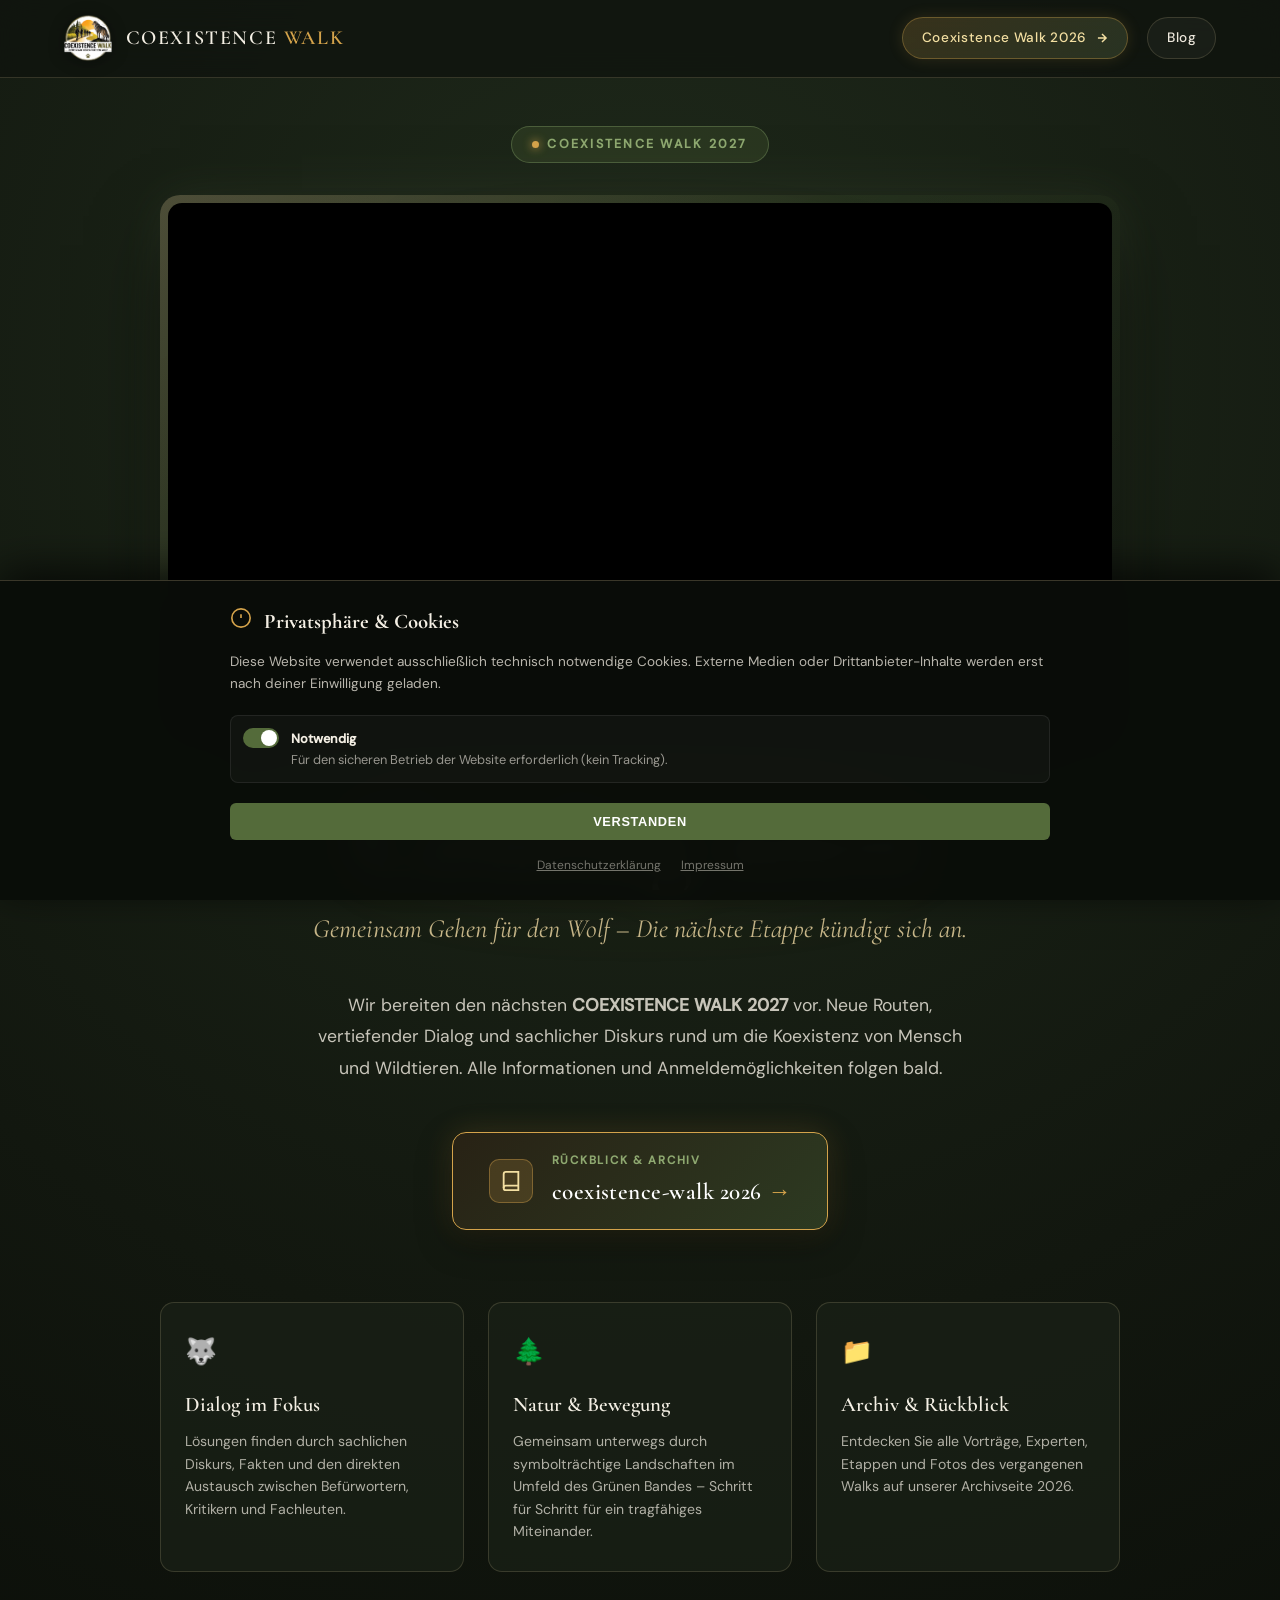
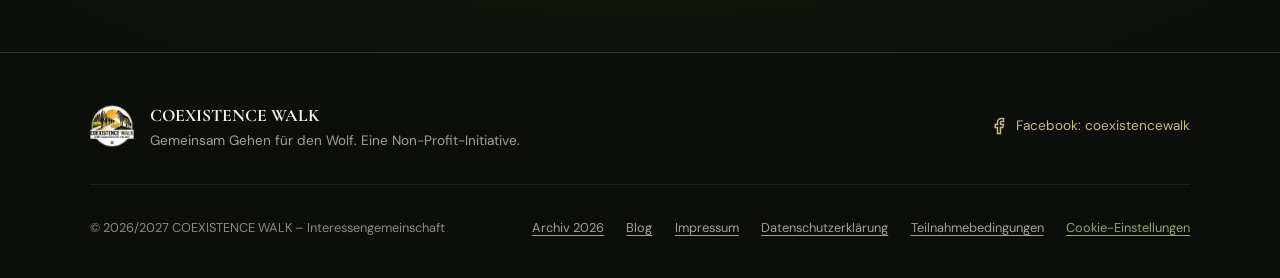
==== commit a26098e8: "Add 2027 teaser homepage with video and archive 2026" ====
--- a/index.html
+++ b/index.html
@@ -4,37 +4,40 @@
 <head>
   <meta charset="UTF-8" />
   <meta name="viewport" content="width=device-width, initial-scale=1.0" />
-  <title>COEXISTENCE WALK 2026 – Gemeinsam Gehen für den Wolf</title>
+  <title>COEXISTENCE WALK 2027 – Coming Soon</title>
+  <meta name="description" content="Coexistence Walk 2027 – Gemeinsam Gehen für den Wolf. Das nächste Kapitel kündigt sich an. Entdecken Sie das Archiv des Coexistence Walk 2026." />
   <link rel="apple-touch-icon" sizes="180x180" href="/apple-touch-icon.png" />
   <link rel="icon" type="image/png" sizes="32x32" href="/favicon-32x32.png" />
   <link rel="icon" type="image/png" sizes="16x16" href="/favicon-16x16.png" />
   <link rel="manifest" href="/site.webmanifest" />
-  <!-- Fonts: lokal gehostet – keine Datenübermittlung an Google -->
+
+  <!-- Fonts: lokal gehostet – DSGVO-konform -->
   <link rel="stylesheet" href="/fonts/fonts.css" />
 
-  <!-- Netlify Identity: wird erst nach Einwilligung geladen -->
-  <!-- wird via JS nachgeladen, sofern notwendig -->
-
   <style>
-    /* ─── TOKENS ─────────────────────────────────────────────── */
+    /* ─── DESIGN TOKENS ───────────────────────────────────────── */
     :root {
+      --bg-dark: #0f130e;
+      --bg-surface: #171d14;
+      --bg-card: rgba(26, 34, 23, 0.7);
       --ink: #1a1a14;
       --bark: #2d2416;
-      --moss: #3d4c2e;
+      --moss: #334226;
       --fern: #546b3a;
       --sage: #8ea870;
       --sand: #c9b88a;
+      --gold: #d4a34b;
+      --gold-light: #f3dfa2;
       --linen: #f4efe4;
       --cream: #faf8f2;
       --parchment: #ede8dc;
-      --amber: #c08a2e;
-      --rust: #8b4a2a;
+      --border-subtle: rgba(201, 184, 138, 0.2);
+      --border-glow: rgba(212, 163, 75, 0.35);
 
       --font-display: 'Cormorant Garamond', Georgia, serif;
       --font-body: 'DM Sans', sans-serif;
 
       --ease-out: cubic-bezier(0.22, 1, 0.36, 1);
-      --section-pad: clamp(4rem, 8vw, 8rem);
     }
 
     /* ─── RESET ───────────────────────────────────────────────── */
@@ -48,21 +51,35 @@
 
     html {
       scroll-behavior: smooth;
+      background: var(--bg-dark);
+      color: var(--linen);
     }
 
     body {
-      background: var(--cream);
-      color: var(--ink);
+      background: radial-gradient(circle at 50% 20%, #1f2a1b 0%, #12170f 60%, #0a0d08 100%);
+      min-height: 100vh;
       font-family: var(--font-body);
-      font-size: clamp(15px, 1.6vw, 17px);
-      line-height: 1.7;
+      font-size: clamp(15px, 1.5vw, 17px);
+      line-height: 1.65;
+      color: var(--linen);
       overflow-x: hidden;
-    }
-
-    img {
-      display: block;
-      width: 100%;
-      object-fit: cover;
+      display: flex;
+      flex-direction: column;
+      position: relative;
+    }
+
+    /* Atmospheric ambient background elements */
+    .ambient-glow {
+      position: absolute;
+      top: 15%;
+      left: 50%;
+      transform: translateX(-50%);
+      width: clamp(320px, 70vw, 900px);
+      height: clamp(320px, 45vw, 600px);
+      background: radial-gradient(circle, rgba(142, 168, 112, 0.14) 0%, rgba(212, 163, 75, 0.08) 45%, transparent 75%);
+      filter: blur(60px);
+      pointer-events: none;
+      z-index: 0;
     }
 
     a {
@@ -70,1972 +87,682 @@
       text-decoration: none;
     }
 
-    /* ─── SCROLLBAR ───────────────────────────────────────────── */
-    ::-webkit-scrollbar {
-      width: 6px;
-    }
-
-    ::-webkit-scrollbar-track {
-      background: var(--parchment);
-    }
-
-    ::-webkit-scrollbar-thumb {
-      background: var(--fern);
-      border-radius: 3px;
-    }
-
-    /* ─── Fix 6: PROGRESS BAR ────────────────────────────────── */
-    #progressBar {
-      position: fixed;
+    /* ─── HEADER / NAVBAR ─────────────────────────────────────── */
+    header {
+      position: sticky;
       top: 0;
-      left: 0;
-      height: 3px;
-      background: linear-gradient(to right, var(--sage), var(--sand));
-      width: 0%;
-      z-index: 1001;
-      transition: width 0.1s linear;
-      box-shadow: 0 0 8px rgba(142, 168, 112, 0.6);
-    }
-
-    /* ─── UTILITY ─────────────────────────────────────────────── */
-    .container {
-      max-width: 1240px;
+      z-index: 100;
+      backdrop-filter: blur(16px);
+      -webkit-backdrop-filter: blur(16px);
+      background: rgba(15, 19, 14, 0.75);
+      border-bottom: 1px solid var(--border-subtle);
+      transition: all 0.3s var(--ease-out);
+    }
+
+    .header-inner {
+      max-width: 1200px;
       margin: 0 auto;
-      padding: 0 clamp(1.25rem, 5vw, 3rem);
-    }
-
-    .section {
-      padding: var(--section-pad) 0;
-    }
-
-    .eyebrow {
+      padding: 0.9rem 1.5rem;
+      display: flex;
+      align-items: center;
+      justify-content: space-between;
+      gap: 1.5rem;
+    }
+
+    .brand-logo {
+      display: inline-flex;
+      align-items: center;
+      gap: 0.85rem;
+      transition: transform 0.25s var(--ease-out), opacity 0.25s;
+    }
+
+    .brand-logo:hover {
+      opacity: 0.9;
+      transform: translateY(-1px);
+    }
+
+    .brand-logo img {
+      height: 48px;
+      width: auto;
+      object-fit: contain;
+      filter: drop-shadow(0 2px 8px rgba(0, 0, 0, 0.4));
+    }
+
+    .brand-title {
+      font-family: var(--font-display);
+      font-size: 1.25rem;
+      letter-spacing: 0.08em;
+      font-weight: 600;
+      color: var(--linen);
+      text-transform: uppercase;
+    }
+
+    .brand-title span {
+      color: var(--gold);
+    }
+
+    .header-nav {
+      display: flex;
+      align-items: center;
+      gap: 1.2rem;
+    }
+
+    .nav-btn {
       font-family: var(--font-body);
-      font-size: 0.72rem;
+      font-size: 0.85rem;
       font-weight: 500;
-      letter-spacing: 0.22em;
-      text-transform: uppercase;
-      color: var(--fern);
-      margin-bottom: 1rem;
-    }
-
-    .display-title {
-      font-family: var(--font-display);
-      font-weight: 300;
-      font-size: clamp(2.6rem, 5.5vw, 5rem);
-      line-height: 1.1;
-      color: var(--bark);
-    }
-
-    .display-title em {
-      font-style: italic;
-      color: var(--fern);
-    }
-
-    .section-title {
-      font-family: var(--font-display);
-      font-weight: 600;
-      font-size: clamp(2rem, 3.8vw, 3.4rem);
-      line-height: 1.15;
-      color: var(--bark);
-      margin-bottom: 0.5rem;
-    }
-
-    .section-title em {
-      font-style: italic;
-      color: var(--fern);
-    }
-
-    .lead {
-      font-family: var(--font-display);
-      font-size: clamp(1.1rem, 1.8vw, 1.35rem);
-      font-weight: 300;
-      line-height: 1.65;
-      color: var(--bark);
-      max-width: 680px;
-    }
-
-    .divider {
-      width: 60px;
-      height: 2px;
-      background: var(--sand);
-      margin: 1.5rem 0 2.5rem;
-    }
-
-    .btn {
+      letter-spacing: 0.05em;
+      padding: 0.55rem 1.15rem;
+      border-radius: 999px;
+      transition: all 0.25s var(--ease-out);
       display: inline-flex;
       align-items: center;
-      gap: 0.6rem;
-      padding: 0.9rem 2.2rem;
-      font-family: var(--font-body);
-      font-size: 0.82rem;
-      font-weight: 500;
-      letter-spacing: 0.12em;
-      text-transform: uppercase;
-      border: none;
-      cursor: pointer;
-      border-radius: 4px;
-      transition: all 0.3s var(--ease-out);
-    }
-
-    .btn-primary {
-      background: var(--moss);
-      color: var(--linen);
-    }
-
-    .btn-primary:hover {
-      background: var(--bark);
-      transform: translateY(-2px) scale(1.02);
-    }
-
-    .btn-outline {
-      background: transparent;
-      color: var(--moss);
-      border: 1.5px solid var(--fern);
-      border-radius: 4px;
-    }
-
-    .btn-outline:hover {
-      background: var(--fern);
-      color: var(--linen);
-      transform: translateY(-2px) scale(1.02);
-    }
-
-    /* ─── IMAGE PLACEHOLDER ───────────────────────────────────── */
-    .img-placeholder {
-      background: var(--parchment);
+      gap: 0.5rem;
+    }
+
+    .nav-btn-outline {
+      border: 1px solid var(--border-subtle);
+      background: rgba(255, 255, 255, 0.04);
+      color: var(--parchment);
+    }
+
+    .nav-btn-outline:hover {
+      background: rgba(255, 255, 255, 0.1);
+      border-color: var(--sand);
+      color: #ffffff;
+      transform: translateY(-1px);
+    }
+
+    .nav-btn-gold {
+      background: linear-gradient(135deg, rgba(212, 163, 75, 0.2) 0%, rgba(142, 168, 112, 0.2) 100%);
+      border: 1px solid var(--border-glow);
+      color: var(--gold-light);
+      box-shadow: 0 0 15px rgba(212, 163, 75, 0.15);
+    }
+
+    .nav-btn-gold:hover {
+      background: linear-gradient(135deg, rgba(212, 163, 75, 0.35) 0%, rgba(142, 168, 112, 0.35) 100%);
+      border-color: var(--gold);
+      color: #fff;
+      transform: translateY(-1px);
+      box-shadow: 0 0 20px rgba(212, 163, 75, 0.3);
+    }
+
+    /* ─── MAIN HERO SECTION ───────────────────────────────────── */
+    main {
+      flex: 1;
       display: flex;
       flex-direction: column;
       align-items: center;
       justify-content: center;
-      gap: 0.75rem;
+      padding: 3rem 1.5rem 5rem;
+      position: relative;
+      z-index: 1;
+    }
+
+    .hero-container {
+      max-width: 1060px;
+      width: 100%;
+      margin: 0 auto;
+      display: flex;
+      flex-direction: column;
+      align-items: center;
+      text-align: center;
+    }
+
+    /* Eyebrow badge */
+    .teaser-badge {
+      display: inline-flex;
+      align-items: center;
+      gap: 0.5rem;
+      padding: 0.45rem 1.25rem;
+      border-radius: 999px;
+      background: rgba(84, 107, 58, 0.25);
+      border: 1px solid rgba(142, 168, 112, 0.35);
       color: var(--sage);
       font-size: 0.78rem;
-      letter-spacing: 0.1em;
+      font-weight: 600;
+      letter-spacing: 0.18em;
       text-transform: uppercase;
-      font-family: var(--font-body);
-      border: 1.5px dashed var(--sand);
+      margin-bottom: 2rem;
+      animation: fadeInDown 1.2s var(--ease-out) both;
+    }
+
+    .teaser-badge::before {
+      content: '';
+      display: inline-block;
+      width: 7px;
+      height: 7px;
+      border-radius: 50%;
+      background: var(--gold);
+      box-shadow: 0 0 10px var(--gold);
+      animation: pulse 2s infinite;
+    }
+
+    @keyframes pulse {
+      0%, 100% { opacity: 1; transform: scale(1); }
+      50% { opacity: 0.4; transform: scale(0.85); }
+    }
+
+    /* ─── VIDEO PLAYER FRAME & SLOW FADE-IN ──────────────────── */
+    .video-showcase {
+      width: 100%;
+      max-width: 960px;
       position: relative;
+      margin-bottom: 2.75rem;
+      border-radius: 20px;
+      padding: 8px;
+      background: linear-gradient(145deg, rgba(201, 184, 138, 0.3) 0%, rgba(51, 66, 38, 0.4) 40%, rgba(15, 19, 14, 0.8) 100%);
+      box-shadow: 0 30px 80px -20px rgba(0, 0, 0, 0.85),
+                  0 0 50px rgba(142, 168, 112, 0.12);
+      animation: videoEntrance 2s var(--ease-out) both;
+    }
+
+    .video-inner {
+      position: relative;
+      width: 100%;
+      aspect-ratio: 16 / 9;
+      background: #000;
+      border-radius: 14px;
       overflow: hidden;
-    }
-
-    .img-placeholder::before {
-      content: '';
-      position: absolute;
-      inset: 0;
-      background:
-        repeating-linear-gradient(45deg,
-          transparent,
-          transparent 20px,
-          rgba(0, 0, 0, 0.025) 20px,
-          rgba(0, 0, 0, 0.025) 21px);
-    }
-
-    .img-placeholder svg {
-      width: 36px;
-      height: 36px;
-      opacity: 0.45;
-      position: relative;
-      z-index: 1;
-    }
-
-    .img-placeholder span {
-      position: relative;
-      z-index: 1;
-    }
-
-    /* ─── NAVBAR ──────────────────────────────────────────────── */
-    #navbar {
-      position: fixed;
-      top: 0;
-      left: 0;
-      right: 0;
-      z-index: 999;
-      padding: 1.1rem 0;
-      transition: all 0.4s var(--ease-out);
-    }
-
-    #navbar.scrolled {
-      background: rgba(250, 248, 242, 0.95);
-      backdrop-filter: blur(12px);
-      box-shadow: 0 1px 0 rgba(0, 0, 0, 0.08);
-    }
-
-    .nav-inner {
-      display: flex;
-      align-items: center;
-      justify-content: space-between;
-    }
-
-    .nav-logo {
-      font-family: var(--font-display);
-      font-size: 1rem;
-      font-weight: 600;
-      letter-spacing: 0.04em;
-      color: var(--linen);
-      transition: color 0.4s;
-    }
-
-    #navbar.scrolled .nav-logo {
-      color: var(--bark);
-    }
-
-    .nav-links {
-      display: flex;
-      gap: 2.2rem;
-      list-style: none;
-    }
-
-    .nav-links a {
-      font-size: 0.8rem;
-      font-weight: 500;
-      letter-spacing: 0.1em;
-      text-transform: uppercase;
-      color: rgba(244, 239, 228, 0.85);
-      transition: color 0.3s;
-    }
-
-    #navbar.scrolled .nav-links a {
-      color: var(--ink);
-    }
-
-    .nav-links a:hover {
-      color: var(--sage);
-    }
-
-    .nav-cta {
-      background: var(--moss);
-      color: var(--linen) !important;
-      padding: 0.5rem 1.4rem;
-      font-size: 0.75rem !important;
-      letter-spacing: 0.1em;
-      text-transform: uppercase;
-      transition: background 0.3s !important;
-    }
-
-    .nav-cta:hover {
-      background: var(--bark) !important;
-      color: var(--linen) !important;
-    }
-
-    .hamburger {
-      display: none;
-      background: none;
-      border: none;
-      cursor: pointer;
-    }
-
-    /* ─── HERO ────────────────────────────────────────────────── */
-    #hero {
-      min-height: 100svh;
-      position: relative;
-      display: flex;
-      align-items: flex-end;
-      padding-bottom: clamp(3rem, 7vw, 6rem);
-      overflow: hidden;
-    }
-
-    .hero-bg {
-      position: absolute;
-      inset: 0;
-      background: linear-gradient(160deg, #1c2414 0%, #2d3820 40%, #3a4a28 100%);
-    }
-
-    /* Photo placeholder for hero background */
-    .hero-bg-img {
-      position: absolute;
-      inset: 0;
+      display: flex;
+      align-items: center;
+      justify-content: center;
+    }
+
+    /* Smooth slow fade-in for the video element itself */
+    .video-element {
       width: 100%;
       height: 100%;
       object-fit: cover;
-      opacity: 0.45;
-      mix-blend-mode: multiply;
-    }
-
-    .hero-bg-placeholder {
+      display: block;
+      opacity: 0;
+      transform: scale(1.02);
+      transition: opacity 2.2s cubic-bezier(0.16, 1, 0.3, 1), transform 2.6s cubic-bezier(0.16, 1, 0.3, 1);
+    }
+
+    .video-element.video-loaded {
+      opacity: 1;
+      transform: scale(1);
+    }
+
+    /* Video controls overlay (Sound & Playback) */
+    .video-controls-overlay {
       position: absolute;
-      inset: 0;
+      bottom: 16px;
+      right: 16px;
+      display: flex;
+      gap: 10px;
+      z-index: 10;
+      opacity: 0;
+      transition: opacity 0.5s ease;
+    }
+
+    .video-showcase:hover .video-controls-overlay,
+    .video-controls-overlay.active {
+      opacity: 1;
+    }
+
+    .ctrl-btn {
+      background: rgba(15, 19, 14, 0.75);
+      backdrop-filter: blur(8px);
+      -webkit-backdrop-filter: blur(8px);
+      border: 1px solid rgba(255, 255, 255, 0.2);
+      color: var(--linen);
+      padding: 0.5rem 0.9rem;
+      border-radius: 999px;
+      font-size: 0.75rem;
+      font-weight: 500;
+      letter-spacing: 0.04em;
+      cursor: pointer;
+      display: inline-flex;
+      align-items: center;
+      gap: 0.45rem;
+      transition: all 0.2s ease;
+    }
+
+    .ctrl-btn:hover {
+      background: rgba(45, 36, 22, 0.9);
+      border-color: var(--gold);
+      color: var(--gold-light);
+      transform: translateY(-1px);
+    }
+
+    .ctrl-btn svg {
+      width: 15px;
+      height: 15px;
+    }
+
+    /* ─── TYPOGRAPHY & COMING SOON ────────────────────────────── */
+    .coming-soon-heading {
+      font-family: var(--font-display);
+      font-size: clamp(3.2rem, 8vw, 6.2rem);
+      font-weight: 400;
+      line-height: 1.05;
+      letter-spacing: 0.04em;
+      margin-bottom: 1.25rem;
+      background: linear-gradient(135deg, #ffffff 0%, var(--linen) 40%, var(--gold-light) 75%, var(--sand) 100%);
+      -webkit-background-clip: text;
+      -webkit-text-fill-color: transparent;
+      background-clip: text;
+      filter: drop-shadow(0 4px 20px rgba(212, 163, 75, 0.25));
+      animation: fadeInUp 1.4s var(--ease-out) 0.4s both;
+    }
+
+    .teaser-subtext {
+      font-family: var(--font-display);
+      font-size: clamp(1.2rem, 2.3vw, 1.65rem);
+      font-style: italic;
+      color: var(--sand);
+      max-width: 780px;
+      margin: 0 auto 2.5rem;
+      line-height: 1.5;
+      animation: fadeInUp 1.4s var(--ease-out) 0.6s both;
+    }
+
+    .teaser-desc {
+      font-size: clamp(0.95rem, 1.5vw, 1.1rem);
+      color: rgba(244, 239, 228, 0.8);
+      max-width: 660px;
+      margin: 0 auto 3rem;
+      line-height: 1.8;
+      animation: fadeInUp 1.4s var(--ease-out) 0.75s both;
+    }
+
+    /* ─── PROMINENT ARCHIVE CTA ───────────────────────────────── */
+    .cta-container {
       display: flex;
       flex-direction: column;
       align-items: center;
+      gap: 1.25rem;
+      animation: fadeInUp 1.4s var(--ease-out) 0.9s both;
+    }
+
+    .archive-card-btn {
+      display: inline-flex;
+      align-items: center;
+      gap: 1.2rem;
+      padding: 1.1rem 2.2rem;
+      background: linear-gradient(135deg, rgba(45, 36, 22, 0.8) 0%, rgba(51, 66, 38, 0.8) 100%);
+      border: 1.5px solid var(--gold);
+      border-radius: 14px;
+      color: var(--linen);
+      box-shadow: 0 12px 35px rgba(0, 0, 0, 0.4),
+                  0 0 30px rgba(212, 163, 75, 0.2);
+      transition: all 0.35s var(--ease-out);
+      position: relative;
+      overflow: hidden;
+    }
+
+    .archive-card-btn::before {
+      content: '';
+      position: absolute;
+      top: 0;
+      left: -100%;
+      width: 100%;
+      height: 100%;
+      background: linear-gradient(90deg, transparent, rgba(255, 255, 255, 0.15), transparent);
+      transition: left 0.75s ease;
+    }
+
+    .archive-card-btn:hover {
+      transform: translateY(-3px) scale(1.02);
+      border-color: #fff;
+      box-shadow: 0 16px 45px rgba(0, 0, 0, 0.6),
+                  0 0 40px rgba(212, 163, 75, 0.45);
+      background: linear-gradient(135deg, rgba(65, 52, 32, 0.9) 0%, rgba(68, 88, 51, 0.9) 100%);
+    }
+
+    .archive-card-btn:hover::before {
+      left: 100%;
+    }
+
+    .archive-btn-icon {
+      display: flex;
+      align-items: center;
       justify-content: center;
-      color: rgba(255, 255, 255, 0.12);
-      font-size: 0.75rem;
-      letter-spacing: 0.15em;
-      text-transform: uppercase;
-      font-family: var(--font-body);
-      gap: 0.5rem;
-    }
-
-    .hero-bg-placeholder svg {
-      width: 48px;
-      opacity: 0.3;
-    }
-
-    .hero-grain {
-      position: absolute;
-      inset: 0;
-      background-image: url("data:image/svg+xml,%3Csvg viewBox='0 0 200 200' xmlns='http://www.w3.org/2000/svg'%3E%3Cfilter id='n'%3E%3CfeTurbulence type='fractalNoise' baseFrequency='0.75' numOctaves='4' stitchTiles='stitch'/%3E%3C/filter%3E%3Crect width='100%25' height='100%25' filter='url(%23n)' opacity='0.05'/%3E%3C/svg%3E");
-      background-size: 200px;
-      pointer-events: none;
-      opacity: 0.6;
-    }
-
-    .hero-vignette {
-      position: absolute;
-      inset: 0;
-      background: radial-gradient(ellipse at center, transparent 40%, rgba(0, 0, 0, 0.5) 100%);
-    }
-
-    .hero-bottom {
-      position: absolute;
-      bottom: 0;
-      left: 0;
-      right: 0;
-      height: 220px;
-      background: linear-gradient(to top, var(--cream) 0%, transparent 100%);
-    }
-
-    .hero-content {
-      position: relative;
-      z-index: 2;
-      max-width: 820px;
-    }
-
-    .hero-tag {
-      display: inline-flex;
-      align-items: center;
-      gap: 0.6rem;
-      background: rgba(255, 255, 255, 0.08);
-      border: 1px solid rgba(255, 255, 255, 0.18);
-      backdrop-filter: blur(4px);
-      padding: 0.45rem 1.1rem;
+      width: 44px;
+      height: 44px;
+      border-radius: 10px;
+      background: rgba(212, 163, 75, 0.18);
+      border: 1px solid rgba(212, 163, 75, 0.4);
+      color: var(--gold-light);
+      flex-shrink: 0;
+      transition: transform 0.3s var(--ease-out);
+    }
+
+    .archive-card-btn:hover .archive-btn-icon {
+      transform: scale(1.1);
+      background: rgba(212, 163, 75, 0.3);
+    }
+
+    .archive-btn-text {
+      text-align: left;
+    }
+
+    .archive-btn-label {
       font-size: 0.72rem;
-      letter-spacing: 0.18em;
-      text-transform: uppercase;
-      color: rgba(244, 239, 228, 0.9);
-      margin-bottom: 2rem;
-      font-family: var(--font-body);
-    }
-
-    .hero-tag .dot {
-      width: 6px;
-      height: 6px;
-      border-radius: 50%;
-      background: var(--sage);
-    }
-
-    .hero-title {
-      font-family: var(--font-display);
-      font-size: clamp(3rem, 7vw, 7rem);
-      font-weight: 300;
-      line-height: 1.0;
-      color: var(--linen);
-      margin-bottom: 0.4rem;
-    }
-
-    .hero-title strong {
-      display: block;
-      font-weight: 700;
-      font-size: 0.42em;
-      letter-spacing: 0.18em;
-      text-transform: uppercase;
-      color: var(--sage);
-      margin-bottom: 0.2em;
-    }
-
-    .hero-subtitle {
-      font-family: var(--font-display);
-      font-style: italic;
-      font-size: clamp(1.1rem, 2vw, 1.6rem);
-      color: rgba(244, 239, 228, 0.7);
-      margin-bottom: 2.5rem;
-      font-weight: 300;
-    }
-
-    .hero-meta {
-      display: flex;
-      flex-wrap: wrap;
-      gap: 2rem;
-      margin-bottom: 3rem;
-    }
-
-    .hero-meta-item {
-      display: flex;
-      flex-direction: column;
-      gap: 0.2rem;
-    }
-
-    .hero-meta-label {
-      font-size: 0.68rem;
       letter-spacing: 0.15em;
       text-transform: uppercase;
       color: var(--sage);
-      font-weight: 500;
-    }
-
-    .hero-meta-value {
+      font-weight: 600;
+      display: block;
+      margin-bottom: 0.2rem;
+    }
+
+    .archive-btn-title {
       font-family: var(--font-display);
-      font-size: 1.05rem;
-      color: rgba(244, 239, 228, 0.9);
-    }
-
-    .hero-actions {
-      display: flex;
-      gap: 1rem;
-      flex-wrap: wrap;
-      align-items: center;
-    }
-
-    /* ─── HERO INLINE FORM ────────────────────────────────────── */
-    .hero-form {
-      display: flex;
-      gap: 0;
-      margin-top: 1.6rem;
-      flex-wrap: wrap;
-      max-width: 500px;
-    }
-
-    .hero-form input[type="email"] {
-      flex: 1 1 220px;
-      padding: 0.85rem 1.2rem;
-      border: none;
-      background: rgba(255, 255, 255, 0.12);
-      backdrop-filter: blur(8px);
-      color: var(--linen);
-      font-family: var(--font-body);
-      font-size: 0.9rem;
-      outline: none;
-      border: 1px solid rgba(255, 255, 255, 0.22);
-      border-right: none;
-      transition: background 0.3s;
-    }
-
-    .hero-form input[type="email"]::placeholder {
-      color: rgba(244, 239, 228, 0.5);
-    }
-
-    .hero-form input[type="email"]:focus {
-      background: rgba(255, 255, 255, 0.18);
-    }
-
-    .hero-form .btn-primary {
-      flex-shrink: 0;
-      border-left: none;
-      padding: 0.85rem 1.6rem;
-      font-size: 0.78rem;
-      background: var(--sage);
-      color: var(--bark);
-      font-weight: 700;
-    }
-
-    .hero-form .btn-primary:hover {
-      background: var(--sand);
-      transform: none;
-    }
-
-    .hero-scarcity {
-      margin-top: 0.9rem;
-      font-size: 0.82rem;
-      color: rgba(255, 255, 255, 0.65);
-      display: flex;
-      align-items: center;
-      gap: 0.5rem;
-    }
-
-    .hero-scarcity::before {
-      content: '';
-      width: 8px;
-      height: 8px;
-      border-radius: 50%;
-      background: #e8a838;
-      flex-shrink: 0;
-      box-shadow: 0 0 0 3px rgba(232, 168, 56, 0.25);
-      animation: pulse 2s infinite;
-    }
-
-    @keyframes pulse {
-
-      0%,
-      100% {
-        box-shadow: 0 0 0 3px rgba(232, 168, 56, 0.25);
-      }
-
-      50% {
-        box-shadow: 0 0 0 6px rgba(232, 168, 56, 0.1);
-      }
-    }
-
-    /* ─── STICKY CTA ──────────────────────────────────────────── */
-    .sticky-btn {
-      position: fixed;
-      bottom: 24px;
-      right: 24px;
-      background: var(--moss);
-      color: var(--linen);
-      padding: 0.95rem 1.6rem;
-      border-radius: 50px;
-      z-index: 998;
-      font-family: var(--font-body);
-      font-size: 0.78rem;
+      font-size: 1.45rem;
       font-weight: 600;
-      letter-spacing: 0.1em;
-      text-transform: uppercase;
-      box-shadow: 0 4px 24px rgba(0, 0, 0, 0.25);
+      color: #ffffff;
+      letter-spacing: 0.02em;
+      display: flex;
+      align-items: center;
+      gap: 0.4rem;
+    }
+
+    .archive-btn-arrow {
+      color: var(--gold);
+      transition: transform 0.3s ease;
+    }
+
+    .archive-card-btn:hover .archive-btn-arrow {
+      transform: translateX(4px);
+    }
+
+    /* ─── QUICK HIGHLIGHTS GRID ───────────────────────────────── */
+    .preview-grid {
+      display: grid;
+      grid-template-columns: repeat(auto-fit, minmax(280px, 1fr));
+      gap: 1.5rem;
+      max-width: 960px;
+      width: 100%;
+      margin-top: 4.5rem;
+      animation: fadeInUp 1.4s var(--ease-out) 1.05s both;
+    }
+
+    .preview-card {
+      background: var(--bg-card);
+      border: 1px solid var(--border-subtle);
+      border-radius: 14px;
+      padding: 1.75rem 1.5rem;
+      text-align: left;
+      backdrop-filter: blur(12px);
+      -webkit-backdrop-filter: blur(12px);
       transition: all 0.3s var(--ease-out);
-      display: flex;
-      align-items: center;
-      gap: 0.5rem;
-      opacity: 0;
-      transform: translateY(12px);
-      pointer-events: none;
-    }
-
-    .sticky-btn.show {
-      opacity: 1;
-      transform: translateY(0);
-      pointer-events: auto;
-    }
-
-    /* Hide sticky CTA while cookie banner is open so they don't overlap */
-    body.cb-open .sticky-btn {
-      opacity: 0 !important;
-      pointer-events: none !important;
-      transform: translateY(12px) !important;
-    }
-
-    .sticky-btn:hover {
-      background: var(--bark);
+    }
+
+    .preview-card:hover {
+      border-color: rgba(201, 184, 138, 0.45);
+      background: rgba(33, 44, 29, 0.85);
       transform: translateY(-2px);
-      box-shadow: 0 8px 32px rgba(0, 0, 0, 0.3);
-    }
-
-    @media (max-width: 600px) {
-      .sticky-btn {
-        bottom: 16px;
-        right: 16px;
-        padding: 0.8rem 1.3rem;
-        font-size: 0.72rem;
-      }
-    }
-
-    .hero-scroll {
-      position: absolute;
-      right: 3rem;
-      bottom: 3rem;
-      z-index: 2;
-      display: flex;
-      flex-direction: column;
-      align-items: center;
-      gap: 0.5rem;
-      font-size: 0.65rem;
-      letter-spacing: 0.2em;
-      text-transform: uppercase;
-      color: rgba(244, 239, 228, 0.4);
-    }
-
-    .hero-scroll .scroll-line {
-      width: 1px;
-      height: 60px;
-      background: linear-gradient(to bottom, rgba(255, 255, 255, 0.3), transparent);
-      animation: scrollPulse 2.5s ease-in-out infinite;
-    }
-
-    @keyframes scrollPulse {
-
-      0%,
-      100% {
-        opacity: 0.3;
-        transform: scaleY(1);
-      }
-
-      50% {
-        opacity: 0.8;
-        transform: scaleY(1.15);
-      }
-    }
-
-    /* ─── INTRO BAND ──────────────────────────────────────────── */
-    #intro-band {
-      background: var(--moss);
-      color: var(--linen);
-      padding: 2.5rem 0;
-    }
-
-    .band-inner {
-      display: flex;
-      flex-wrap: wrap;
-      gap: 2.5rem;
-      justify-content: space-between;
-      align-items: center;
-    }
-
-    .band-fact {
-      display: flex;
-      flex-direction: column;
-    }
-
-    .band-fact-num {
-      font-family: var(--font-display);
-      font-size: 2.8rem;
-      font-weight: 300;
-      color: var(--sand);
-      line-height: 1;
-    }
-
-    .band-fact-label {
-      font-size: 0.78rem;
-      letter-spacing: 0.1em;
-      text-transform: uppercase;
-      color: rgba(244, 239, 228, 0.65);
-      margin-top: 0.3rem;
-    }
-
-    .band-divider {
-      width: 1px;
-      height: 60px;
-      background: rgba(255, 255, 255, 0.15);
-    }
-
-    /* ─── INTRO VIDEO ────────────────────────────────────────── */
-    #intro-video {
-      background: var(--bark);
-      position: relative;
-      overflow: hidden;
-    }
-
-    #intro-video::before {
-      content: '';
-      position: absolute;
-      inset: 0;
-      background-image: url("data:image/svg+xml,%3Csvg viewBox='0 0 200 200' xmlns='http://www.w3.org/2000/svg'%3E%3Cfilter id='n'%3E%3CfeTurbulence type='fractalNoise' baseFrequency='0.75' numOctaves='4' stitchTiles='stitch'/%3E%3C/filter%3E%3Crect width='100%25' height='100%25' filter='url(%23n)' opacity='0.04'/%3E%3C/svg%3E");
-      background-size: 200px;
-      pointer-events: none;
-      opacity: 0.5;
-    }
-
-    .video-section-inner {
-      position: relative;
-      z-index: 1;
-      text-align: center;
-    }
-
-    .video-section-inner .eyebrow {
-      color: var(--sage);
-    }
-
-    .video-section-inner .section-title {
-      color: var(--linen);
-    }
-
-    .video-section-inner .section-title em {
-      color: var(--sage);
-    }
-
-    .video-section-inner .divider {
-      background: rgba(255, 255, 255, 0.15);
-      margin-left: auto;
-      margin-right: auto;
-    }
-
-    .video-section-inner .lead {
-      color: rgba(244, 239, 228, 0.7);
-      margin-left: auto;
-      margin-right: auto;
-      text-align: center;
-    }
-
-    .video-container {
-      position: relative;
-      max-width: 960px;
-      margin: 3rem auto 0;
-      border-radius: 12px;
-      overflow: hidden;
-      box-shadow:
-        0 8px 60px rgba(0, 0, 0, 0.4),
-        0 0 0 1px rgba(142, 168, 112, 0.15);
-    }
-
-    .video-container::before {
-      content: '';
-      position: absolute;
-      inset: -1px;
-      border-radius: 13px;
-      background: linear-gradient(135deg, rgba(142, 168, 112, 0.3), transparent 40%, transparent 60%, rgba(201, 184, 138, 0.2));
-      z-index: 1;
-      pointer-events: none;
-    }
-
-    .video-ratio {
-      position: relative;
-      width: 100%;
-      padding-bottom: 56.25%; /* 16:9 */
-      background: #111;
-    }
-
-    .video-ratio iframe {
-      position: absolute;
-      top: 0;
-      left: 0;
-      width: 100%;
-      height: 100%;
-      border: 0;
-    }
-
-    .video-ornament {
-      display: flex;
-      align-items: center;
-      justify-content: center;
-      gap: 1rem;
-      margin-top: 2.5rem;
-      color: rgba(244, 239, 228, 0.25);
-      font-size: 0.72rem;
-      letter-spacing: 0.2em;
-      text-transform: uppercase;
-      font-family: var(--font-body);
-    }
-
-    .video-ornament::before,
-    .video-ornament::after {
-      content: '';
-      width: 40px;
-      height: 1px;
-      background: rgba(255, 255, 255, 0.12);
-    }
-
-    @media (max-width: 768px) {
-      .video-container {
-        margin: 2rem -1rem 0;
-        border-radius: 0;
-        box-shadow: 0 4px 30px rgba(0, 0, 0, 0.3);
-      }
-
-      .video-container::before {
-        border-radius: 0;
-      }
-    }
-
-    /* ─── ABOUT ───────────────────────────────────────────────── */
-    #about {
-      background: var(--cream);
-    }
-
-    .about-grid {
-      display: grid;
-      grid-template-columns: 1fr 1fr;
-      gap: 5rem;
-      align-items: center;
-    }
-
-    .about-img-wrap {
-      position: relative;
-    }
-
-    .about-img-wrap .main-img {
-      height: 540px;
-    }
-
-    .about-img-wrap .accent-img {
-      position: absolute;
-      right: -2.5rem;
-      bottom: -2.5rem;
-      width: 220px;
-      height: 180px;
-      border: 6px solid var(--cream);
-      box-shadow: 0 8px 40px rgba(0, 0, 0, 0.12);
-    }
-
-    .about-text p {
-      margin-bottom: 1.25rem;
-      color: #3a3a30;
-      font-size: 1rem;
-      line-height: 1.8;
-    }
-
-    .about-highlight {
-      background: var(--parchment);
-      border-left: 3px solid var(--sage);
-      padding: 1.25rem 1.5rem;
-      margin: 2rem 0;
-      font-family: var(--font-display);
-      font-style: italic;
-      font-size: 1.2rem;
-      color: var(--bark);
-      line-height: 1.55;
-    }
-
-    /* ─── ROUTE ───────────────────────────────────────────────── */
-    #route {
-      background: var(--parchment);
-    }
-
-    .route-header {
-      margin-bottom: 4rem;
-    }
-
-    .route-map {
-      height: 380px;
-      margin-bottom: 4rem;
-    }
-
-    .stages-grid {
-      display: grid;
-      grid-template-columns: repeat(3, 1fr);
-      gap: 1.5px;
-      background: var(--sand);
-    }
-
-    .stage {
-      background: var(--cream);
-      padding: 2rem;
-      position: relative;
-    }
-
-    .stage-num {
-      font-family: var(--font-display);
-      font-size: 3.5rem;
-      font-weight: 300;
-      color: var(--parchment);
-      position: absolute;
-      top: 1rem;
-      right: 1.5rem;
-      line-height: 1;
-    }
-
-    .stage-date {
-      font-size: 0.7rem;
-      letter-spacing: 0.15em;
-      text-transform: uppercase;
-      font-weight: 500;
-      color: var(--fern);
-      margin-bottom: 0.5rem;
-    }
-
-    .stage-title {
-      font-family: var(--font-display);
-      font-size: 1.2rem;
-      font-weight: 600;
-      color: var(--bark);
-      margin-bottom: 0.5rem;
-    }
-
-    .stage-detail {
-      font-size: 0.88rem;
-      color: #555548;
-      line-height: 1.6;
-    }
-
-    .stage-icon {
-      width: 28px;
-      height: 28px;
-      background: var(--fern);
-      border-radius: 50%;
-      display: flex;
-      align-items: center;
-      justify-content: center;
-      margin-bottom: 1rem;
-    }
-
-    .stage-icon svg {
-      width: 14px;
-      fill: var(--linen);
-    }
-
-    /* ─── PROGRAM ─────────────────────────────────────────────── */
-    #programm {
-      background: var(--bark);
-      color: var(--linen);
-    }
-
-    #programm .eyebrow {
-      color: var(--sage);
-    }
-
-    #programm .section-title {
-      color: var(--linen);
-    }
-
-    #programm .section-title em {
-      color: var(--sage);
-    }
-
-    #programm .divider {
-      background: rgba(255, 255, 255, 0.15);
-    }
-
-    .program-grid {
-      display: grid;
-      grid-template-columns: 300px 1fr;
-      gap: 0;
-    }
-
-    .program-days {
-      border-right: 1px solid rgba(255, 255, 255, 0.1);
-    }
-
-    .day-tab {
-      padding: 1.2rem 2rem;
-      cursor: pointer;
-      border-bottom: 1px solid rgba(255, 255, 255, 0.07);
-      transition: all 0.3s;
-      position: relative;
-    }
-
-    .day-tab::before {
-      content: '';
-      position: absolute;
-      left: 0;
-      top: 0;
-      bottom: 0;
-      width: 3px;
-      background: var(--sage);
-      transform: scaleX(0);
-      transform-origin: left;
-      transition: transform 0.3s var(--ease-out);
-    }
-
-    .day-tab.active::before {
-      transform: scaleX(1);
-    }
-
-    .day-tab.active {
-      background: rgba(255, 255, 255, 0.05);
-    }
-
-    .day-tab-label {
-      font-size: 0.68rem;
-      letter-spacing: 0.14em;
-      text-transform: uppercase;
-      color: var(--sage);
-      margin-bottom: 0.3rem;
-      font-weight: 500;
-    }
-
-    .day-tab-title {
-      font-family: var(--font-display);
-      font-size: 1.05rem;
-      color: var(--linen);
-      line-height: 1.3;
-    }
-
-    .day-tab-sub {
-      font-size: 0.78rem;
-      color: rgba(244, 239, 228, 0.45);
-      margin-top: 0.25rem;
-    }
-
-    .program-content {
-      padding: 2.5rem 3rem;
-    }
-
-    .prog-panel {
-      display: none;
-      animation: fadeIn 0.4s var(--ease-out);
-    }
-
-    .prog-panel.active {
-      display: block;
-    }
-
-    @keyframes fadeIn {
-      from {
-        opacity: 0;
-        transform: translateX(16px);
-      }
-
-      to {
-        opacity: 1;
-        transform: none;
-      }
-    }
-
-    .prog-location {
-      display: flex;
-      align-items: flex-start;
-      gap: 1rem;
-      background: rgba(255, 255, 255, 0.04);
-      padding: 1.25rem 1.5rem;
-      border-left: 2px solid var(--sage);
-      margin-bottom: 2rem;
-    }
-
-    .prog-location-icon {
-      color: var(--sage);
-      margin-top: 0.1rem;
-      flex-shrink: 0;
-    }
-
-    .prog-location-name {
-      font-family: var(--font-display);
-      font-size: 1.1rem;
-      color: var(--linen);
-      margin-bottom: 0.2rem;
-    }
-
-    .prog-location-addr {
-      font-size: 0.82rem;
-      color: rgba(244, 239, 228, 0.5);
-    }
-
-    .prog-section-title {
-      font-size: 0.7rem;
-      letter-spacing: 0.15em;
-      text-transform: uppercase;
-      color: var(--sage);
-      margin-bottom: 1rem;
-      font-weight: 500;
-    }
-
-    .prog-item {
-      display: flex;
-      gap: 1.5rem;
-      padding: 1rem 0;
-      border-bottom: 1px solid rgba(255, 255, 255, 0.07);
-    }
-
-    .prog-item:last-child {
-      border-bottom: none;
-    }
-
-    .prog-item-type {
-      font-size: 0.7rem;
-      letter-spacing: 0.1em;
-      text-transform: uppercase;
-      color: var(--sand);
-      background: rgba(201, 184, 138, 0.12);
-      padding: 0.2rem 0.6rem;
-      height: fit-content;
-      flex-shrink: 0;
-      margin-top: 0.15rem;
-    }
-
-    .prog-item-name {
-      font-family: var(--font-display);
-      font-size: 1.05rem;
-      color: var(--linen);
-      margin-bottom: 0.2rem;
-    }
-
-    .prog-item-detail {
-      font-size: 0.85rem;
-      color: rgba(244, 239, 228, 0.5);
-    }
-
-    /* ─── SPEAKERS ────────────────────────────────────────────── */
-    #referenten {
-      background: var(--linen);
-    }
-
-    .speakers-grid {
-      display: grid;
-      grid-template-columns: repeat(auto-fill, minmax(260px, 1fr));
-      gap: 2rem;
-      margin-top: 3rem;
-    }
-
-    .speaker-card {
-      background: var(--cream);
-      border: 1px solid var(--parchment);
-      overflow: hidden;
-      transition: transform 0.3s var(--ease-out), box-shadow 0.3s;
-    }
-
-    .speaker-card:hover {
-      transform: translateY(-4px);
-      box-shadow: 0 16px 48px rgba(0, 0, 0, 0.1);
-    }
-
-    .speaker-img {
-      height: 220px;
-    }
-
-    .speaker-info {
-      padding: 1.5rem;
-    }
-
-    .speaker-name {
-      font-family: var(--font-display);
-      font-size: 1.2rem;
-      font-weight: 600;
-      color: var(--bark);
-      margin-bottom: 0.2rem;
-    }
-
-    .speaker-role {
-      font-size: 0.78rem;
-      color: var(--fern);
-      letter-spacing: 0.06em;
-      margin-bottom: 0.8rem;
-    }
-
-    .speaker-bio {
-      font-size: 0.88rem;
-      color: #555548;
-      line-height: 1.65;
-    }
-
-    /* ─── MITMACHEN ───────────────────────────────────────────── */
-    #mitmachen {
-      background: var(--cream);
-    }
-
-    .mitmachen-grid {
-      display: grid;
-      grid-template-columns: 1fr 1fr 1fr;
-      gap: 2px;
-      background: var(--parchment);
-      margin-top: 3.5rem;
-    }
-
-    .mitmachen-card {
-      background: var(--cream);
-      padding: 3rem 2.5rem;
-      text-align: center;
-      display: flex;
-      flex-direction: column;
-      align-items: center;
-      gap: 1.25rem;
-    }
-
-    .mitmachen-icon {
-      width: 64px;
-      height: 64px;
-      background: var(--moss);
-      border-radius: 50%;
-      display: flex;
-      align-items: center;
-      justify-content: center;
-      flex-shrink: 0;
-    }
-
-    .mitmachen-icon svg {
-      width: 28px;
-      fill: var(--linen);
-    }
-
-    .mitmachen-title {
-      font-family: var(--font-display);
-      font-size: 1.5rem;
-      font-weight: 600;
-      color: var(--bark);
-    }
-
-    .mitmachen-text {
-      font-size: 0.9rem;
-      color: #555548;
-      line-height: 1.7;
-    }
-
-    /* ─── SPENDEN ─────────────────────────────────────────────── */
-    #spenden {
-      background: var(--moss);
-      color: var(--linen);
-      padding: var(--section-pad) 0;
-      text-align: center;
-    }
-
-    .spenden-inner {
-      max-width: 680px;
-      margin: 0 auto;
-    }
-
-    #spenden .section-title {
-      color: var(--linen);
-      margin-bottom: 1rem;
-    }
-
-    #spenden .section-title em {
-      color: var(--sand);
-    }
-
-    #spenden .lead {
-      color: rgba(244, 239, 228, 0.8);
-      margin: 0 auto 3rem;
-    }
-
-    .iban-box {
-      background: rgba(0, 0, 0, 0.25);
-      border: 1px solid rgba(255, 255, 255, 0.12);
-      padding: 2rem 2.5rem;
-      margin: 0 auto 2.5rem;
-      text-align: left;
-    }
-
-    .iban-row {
-      display: flex;
-      flex-direction: column;
-      gap: 0.25rem;
-      margin-bottom: 1.25rem;
-    }
-
-    .iban-row:last-child {
-      margin-bottom: 0;
-    }
-
-    .iban-label {
-      font-size: 0.68rem;
-      letter-spacing: 0.15em;
-      text-transform: uppercase;
-      color: var(--sage);
-      font-weight: 500;
-    }
-
-    .iban-value {
-      font-family: var(--font-display);
-      font-size: 1.1rem;
-      color: var(--linen);
-      word-break: break-all;
-    }
-
-    .iban-notice {
-      font-size: 0.82rem;
-      color: rgba(244, 239, 228, 0.5);
-      text-align: center;
-      margin-top: 2rem;
-    }
-
-    /* ─── GALERIE ─────────────────────────────────────────────── */
-    #galerie {
-      background: var(--parchment);
-    }
-
-    .gallery-grid {
-      display: grid;
-      grid-template-columns: 2fr 1fr 1fr;
-      grid-template-rows: 260px 260px;
-      gap: 6px;
-      margin-top: 3rem;
-    }
-
-    .gallery-item:first-child {
-      grid-row: 1 / 3;
-    }
-
-    .gallery-item {
-      overflow: hidden;
-    }
-
-    .gallery-item .img-placeholder {
-      height: 100%;
-    }
-
-    /* ─── KONTAKT ─────────────────────────────────────────────── */
-    #kontakt {
-      background: var(--cream);
-    }
-
-    .kontakt-grid {
-      display: grid;
-      grid-template-columns: 1fr 1fr;
-      gap: 5rem;
-      margin-top: 3rem;
-    }
-
-    .kontakt-info h3 {
+    }
+
+    .preview-card-icon {
+      font-size: 1.6rem;
+      margin-bottom: 0.9rem;
+      display: inline-block;
+    }
+
+    .preview-card h3 {
       font-family: var(--font-display);
       font-size: 1.3rem;
       font-weight: 600;
-      color: var(--bark);
-      margin-bottom: 1.2rem;
-    }
-
-    .kontakt-info p {
-      font-size: 0.9rem;
-      color: #555548;
-      line-height: 1.8;
-    }
-
-    .kontakt-detail {
-      display: flex;
-      align-items: flex-start;
-      gap: 1rem;
-      margin-top: 1.5rem;
-    }
-
-    .kontakt-detail-icon {
-      width: 38px;
-      height: 38px;
-      background: var(--parchment);
-      border-radius: 50%;
-      display: flex;
-      align-items: center;
-      justify-content: center;
-      flex-shrink: 0;
-    }
-
-    .kontakt-detail-icon svg {
-      width: 16px;
-      fill: var(--fern);
-    }
-
-    .kontakt-detail-text {
-      font-size: 0.9rem;
-      color: #555548;
+      color: var(--linen);
+      margin-bottom: 0.5rem;
+    }
+
+    .preview-card p {
+      font-size: 0.88rem;
+      color: rgba(244, 239, 228, 0.7);
       line-height: 1.6;
-    }
-
-    .kontakt-detail-text strong {
-      color: var(--bark);
-      display: block;
-      font-size: 0.78rem;
-      letter-spacing: 0.08em;
-      text-transform: uppercase;
-      margin-bottom: 0.2rem;
-    }
-
-    .anmeldung-box {
-      background: var(--parchment);
-      padding: 3rem;
-    }
-
-    .anmeldung-box h3 {
-      font-family: var(--font-display);
-      font-size: 1.5rem;
-      font-weight: 600;
-      color: var(--bark);
-      margin-bottom: 0.5rem;
-    }
-
-    .anmeldung-box p {
-      font-size: 0.9rem;
-      color: #555548;
-      margin-bottom: 1.5rem;
-    }
-
-    .form-group {
-      margin-bottom: 1.25rem;
-    }
-
-    /* Only top-level direct label gets the uppercase style */
-    .form-group>label:first-child {
-      display: block;
-      font-size: 0.72rem;
-      letter-spacing: 0.12em;
-      text-transform: uppercase;
-      color: var(--fern);
-      font-weight: 500;
-      margin-bottom: 0.5rem;
-    }
-
-    .form-group input[type="text"],
-    .form-group input[type="email"],
-    .form-group input[type="tel"],
-    .form-group select,
-    .form-group textarea {
-      width: 100%;
-      box-sizing: border-box;
-      background: var(--cream);
-      border: 1.5px solid var(--sand);
-      border-radius: 4px;
-      padding: 0.75rem 1rem;
-      font-family: var(--font-body);
-      font-size: 0.92rem;
-      color: var(--ink);
-      outline: none;
-      transition: border-color 0.3s;
-      resize: vertical;
-    }
-
-    .form-group input[type="text"]:focus,
-    .form-group input[type="email"]:focus,
-    .form-group input[type="tel"]:focus,
-    .form-group select:focus,
-    .form-group textarea:focus {
-      border-color: var(--fern);
-    }
-
-    .form-group input[type="radio"],
-    .form-group input[type="checkbox"] {
-      width: auto;
-      flex-shrink: 0;
-      margin: 0;
-      accent-color: var(--fern);
-      cursor: pointer;
-    }
-
-    .form-row {
-      display: grid;
-      grid-template-columns: 1fr 1fr;
-      gap: 1rem;
-    }
-
-    @media (max-width: 500px) {
-      .form-row {
-        grid-template-columns: 1fr;
-      }
-    }
-
-    /* ─── PARTNER ─────────────────────────────────────────────── */
-    #partner {
-      background: var(--bark);
-      padding: 3.5rem 0;
-    }
-
-    .partner-inner {
-      display: flex;
-      align-items: center;
-      flex-wrap: wrap;
-      gap: 3rem;
-    }
-
-    .partner-label {
-      font-size: 0.7rem;
-      letter-spacing: 0.18em;
-      text-transform: uppercase;
-      color: rgba(244, 239, 228, 0.4);
-      white-space: nowrap;
-    }
-
-    .partner-logos {
-      display: flex;
-      flex-wrap: wrap;
-      gap: 3rem;
-      align-items: center;
-    }
-
-    .partner-logo-placeholder {
-      height: 40px;
-      width: 120px;
-      background: rgba(255, 255, 255, 0.06);
-      border: 1px dashed rgba(255, 255, 255, 0.15);
-      display: flex;
-      align-items: center;
-      justify-content: center;
-      font-size: 0.65rem;
-      letter-spacing: 0.1em;
-      text-transform: uppercase;
-      color: rgba(244, 239, 228, 0.25);
     }
 
     /* ─── FOOTER ──────────────────────────────────────────────── */
     footer {
-      background: var(--ink);
-      color: rgba(244, 239, 228, 0.5);
-      padding: 3rem 0 2rem;
-    }
-
-    .footer-top {
+      border-top: 1px solid var(--border-subtle);
+      background: #0b0e0a;
+      padding: 3rem 1.5rem 2.5rem;
+      position: relative;
+      z-index: 10;
+    }
+
+    .footer-inner {
+      max-width: 1100px;
+      margin: 0 auto;
+      display: flex;
+      flex-direction: column;
+      gap: 2rem;
+    }
+
+    .footer-main {
       display: flex;
       justify-content: space-between;
+      align-items: center;
       flex-wrap: wrap;
-      gap: 2rem;
-      padding-bottom: 2.5rem;
+      gap: 1.5rem;
+      padding-bottom: 2rem;
       border-bottom: 1px solid rgba(255, 255, 255, 0.08);
     }
 
-    .footer-brand .nav-logo {
-      color: var(--linen);
-      font-size: 1.1rem;
-    }
-
-    .footer-brand p {
-      font-size: 0.82rem;
-      margin-top: 0.75rem;
-      max-width: 260px;
-      line-height: 1.7;
-    }
-
-    .footer-links h4 {
-      font-size: 0.7rem;
-      letter-spacing: 0.15em;
-      text-transform: uppercase;
+    .footer-brand {
+      display: flex;
+      align-items: center;
+      gap: 1rem;
+    }
+
+    .footer-brand img {
+      height: 44px;
+      width: auto;
+    }
+
+    .footer-tagline {
+      font-size: 0.85rem;
+      color: rgba(244, 239, 228, 0.65);
+    }
+
+    .footer-links-group {
+      display: flex;
+      gap: 1.5rem;
+      flex-wrap: wrap;
+    }
+
+    .footer-social-link {
+      display: inline-flex;
+      align-items: center;
+      gap: 0.5rem;
+      font-size: 0.85rem;
+      color: var(--sand);
+      transition: color 0.25s;
+    }
+
+    .footer-social-link:hover {
+      color: #1877F2;
+    }
+
+    .footer-bottom {
+      display: flex;
+      justify-content: space-between;
+      align-items: center;
+      flex-wrap: wrap;
+      gap: 1.2rem;
+      font-size: 0.8rem;
+      color: rgba(244, 239, 228, 0.55);
+    }
+
+    .footer-legal-links {
+      display: flex;
+      gap: 1.4rem;
+      flex-wrap: wrap;
+    }
+
+    .footer-legal-links a {
+      color: rgba(244, 239, 228, 0.65);
+      text-decoration: underline;
+      text-underline-offset: 3px;
+      transition: color 0.2s;
+    }
+
+    .footer-legal-links a:hover {
       color: var(--sage);
-      margin-bottom: 1rem;
-      font-weight: 500;
-    }
-
-    .footer-links ul {
-      list-style: none;
-    }
-
-    .footer-links li {
-      margin-bottom: 0.6rem;
-    }
-
-    .footer-links a {
-      font-size: 0.88rem;
-      transition: color 0.2s;
-    }
-
-    .footer-links a:hover {
-      color: var(--linen);
-    }
-
-    .footer-hashtags {
-      display: flex;
-      flex-wrap: wrap;
-      gap: 0.5rem;
-      margin-top: 0.75rem;
-    }
-
-    .hashtag {
-      font-size: 0.75rem;
-      color: var(--sage);
-      background: rgba(142, 168, 112, 0.12);
-      padding: 0.2rem 0.6rem;
-      border: 1px solid rgba(142, 168, 112, 0.25);
-    }
-
-    .footer-bottom {
-      padding-top: 2rem;
-      display: flex;
-      justify-content: space-between;
-      flex-wrap: wrap;
-      gap: 1rem;
-      font-size: 0.78rem;
     }
 
     /* ─── ANIMATIONS ──────────────────────────────────────────── */
-    .reveal {
-      opacity: 0;
-      transform: translateY(28px);
-      transition: opacity 0.7s var(--ease-out), transform 0.7s var(--ease-out);
-    }
-
-    .reveal.visible {
-      opacity: 1;
-      transform: none;
-    }
-
-    .reveal-delay-1 {
-      transition-delay: 0.1s;
-    }
-
-    .reveal-delay-2 {
-      transition-delay: 0.2s;
-    }
-
-    .reveal-delay-3 {
-      transition-delay: 0.3s;
-    }
-
-    /* ─── WOLF DECO ───────────────────────────────────────────── */
-    .wolf-paw {
-      display: inline-block;
-      font-size: 1.2em;
-    }
-
-    /* ─── RESPONSIVE ──────────────────────────────────────────── */
-    @media (max-width: 900px) {
-
-      .about-grid,
-      .kontakt-grid {
-        grid-template-columns: 1fr;
-        gap: 3rem;
-      }
-
-      .about-img-wrap .accent-img {
-        display: none;
-      }
-
-      .about-img-wrap .main-img {
-        height: 400px;
-      }
-
-      .stages-grid {
-        grid-template-columns: 1fr;
-        gap: 2px;
-      }
-
-      .program-grid {
-        grid-template-columns: 1fr;
-      }
-
-      .program-days {
-        border-right: none;
-        border-bottom: 1px solid rgba(255, 255, 255, 0.1);
-        display: flex;
-        overflow-x: auto;
-        -webkit-overflow-scrolling: touch;
-        scrollbar-width: none;
-      }
-
-      .program-days::-webkit-scrollbar {
-        display: none;
-      }
-
-      .day-tab {
-        min-width: 140px;
-        padding: 1rem;
-        border-bottom: none;
-        border-right: 1px solid rgba(255, 255, 255, 0.07);
-        flex: 1;
-        text-align: center;
-      }
-
-      .day-tab::before {
-        bottom: 0;
-        top: auto;
-        left: 0;
-        right: 0;
+    @keyframes videoEntrance {
+      0% {
+        opacity: 0;
+        transform: translateY(24px) scale(0.98);
+      }
+      100% {
+        opacity: 1;
+        transform: translateY(0) scale(1);
+      }
+    }
+
+    @keyframes fadeInUp {
+      0% {
+        opacity: 0;
+        transform: translateY(20px);
+      }
+      100% {
+        opacity: 1;
+        transform: translateY(0);
+      }
+    }
+
+    @keyframes fadeInDown {
+      0% {
+        opacity: 0;
+        transform: translateY(-15px);
+      }
+      100% {
+        opacity: 1;
+        transform: translateY(0);
+      }
+    }
+
+    /* ─── RESPONSIVE DESIGN ───────────────────────────────────── */
+    @media (max-width: 768px) {
+      .header-inner {
+        padding: 0.75rem 1rem;
+      }
+      .brand-title {
+        font-size: 1.05rem;
+      }
+      .brand-logo img {
+        height: 38px;
+      }
+      .nav-btn {
+        padding: 0.45rem 0.85rem;
+        font-size: 0.78rem;
+      }
+      .video-showcase {
+        padding: 4px;
+        border-radius: 14px;
+        margin-bottom: 2rem;
+      }
+      .video-inner {
+        border-radius: 10px;
+      }
+      .video-controls-overlay {
+        opacity: 1; /* Always visible on mobile devices */
+        bottom: 10px;
+        right: 10px;
+      }
+      .archive-card-btn {
         width: 100%;
-        height: 3px;
-        transform: scaleY(0);
-        transform-origin: bottom;
-      }
-
-      .mitmachen-grid {
-        grid-template-columns: 1fr;
-      }
-
-      .gallery-grid {
-        grid-template-columns: 1fr;
-        grid-template-rows: auto;
-        gap: 6px;
-      }
-
-      .gallery-item:first-child {
-        grid-row: auto;
-        grid-column: 1;
-      }
-
-      .nav-links {
-        display: none;
-        flex-direction: column;
-        position: absolute;
-        top: 100%;
-        left: 0;
-        width: 100%;
-        background: rgba(250, 248, 242, 0.98);
-        padding: 2rem;
-        gap: 1.5rem;
-        box-shadow: 0 10px 30px rgba(0, 0, 0, 0.05);
-        backdrop-filter: blur(12px);
-      }
-
-      .nav-links.nav-open {
-        display: flex;
-        animation: slideDown 0.3s var(--ease-out);
-      }
-
-      @keyframes slideDown {
-        from {
-          opacity: 0;
-          transform: translateY(-10px);
-        }
-
-        to {
-          opacity: 1;
-          transform: translateY(0);
-        }
-      }
-
-      .nav-links a {
-        color: var(--ink) !important;
-        font-size: 1rem;
-        width: 100%;
-        text-align: center;
-        padding: 0.5rem 0;
-      }
-
-      .hamburger {
-        display: flex;
-        align-items: center;
-        justify-content: center;
-        color: var(--linen);
-        transition: color 0.3s;
-      }
-
-      #navbar.scrolled .hamburger {
-        color: var(--ink);
-      }
-
-      .hero-title {
-        font-size: clamp(2.5rem, 10vw, 4rem);
-      }
-
-      .hero-form {
-        flex-direction: column;
-        width: 100%;
-      }
-
-      .hero-form input[type="email"] {
-        border-right: 1px solid rgba(255, 255, 255, 0.22);
-        border-bottom: none;
-        border-radius: 4px 4px 0 0;
-      }
-
-      .hero-form .btn-primary {
-        border-left: 1px solid rgba(255, 255, 255, 0.22);
-        border-radius: 0 0 4px 4px;
-        width: 100%;
-        justify-content: center;
-      }
-
-      .partner-grid-new {
-        gap: 2rem;
-      }
-    }
-
-    @media (max-width: 600px) {
-
-      .hero-scroll,
-      .band-divider {
-        display: none;
-      }
-
-      .form-row {
-        grid-template-columns: 1fr;
-      }
-
-      .band-inner {
+        padding: 1rem 1.4rem;
+        justify-content: flex-start;
+      }
+      .footer-main,
+      .footer-bottom {
         flex-direction: column;
         align-items: flex-start;
-        gap: 1.5rem;
-      }
-
-      .stage {
-        padding: 1.5rem;
-      }
-
-      .stage-num {
-        font-size: 2.5rem;
-      }
-
-      .iban-box {
-        padding: 1.5rem;
-      }
-
-      .iban-value {
-        font-size: 0.95rem;
-      }
-
-      .sticky-btn {
-        width: calc(100% - 32px);
-        justify-content: center;
-        font-size: 0.85rem;
-        padding: 1rem;
-      }
-
-      .footer-top {
-        flex-direction: column;
-        gap: 2.5rem;
-      }
-    }
-
-    /* ─── TEAM ────────────────────────────────────────────────── */
-    #team {
-      background: var(--cream);
-    }
-
-    .team-grid {
-      display: grid;
-      grid-template-columns: repeat(auto-fill, minmax(200px, 1fr));
-      gap: 2rem;
-      margin-top: 3rem;
-    }
-
-    .team-card {
-      text-align: center;
-      background: var(--linen);
-      border: 1px solid var(--parchment);
-      border-radius: 8px;
-      overflow: hidden;
-      transition: transform 0.3s var(--ease-out), box-shadow 0.3s;
-    }
-
-    .team-card:hover {
-      transform: translateY(-6px);
-      box-shadow: 0 20px 48px rgba(0, 0, 0, 0.12);
-    }
-
-    .team-card-img-wrap {
-      width: 100%;
-      aspect-ratio: 3 / 4;
-      overflow: hidden;
-    }
-
-    .team-card-img-wrap img {
-      width: 100%;
-      height: 100%;
-      object-fit: cover;
-      object-position: center top;
-      display: block;
-      transition: transform 0.5s var(--ease-out);
-    }
-
-    .team-card:hover .team-card-img-wrap img {
-      transform: scale(1.04);
-    }
-
-    .team-card-name {
-      font-family: var(--font-display);
-      font-size: 1.05rem;
-      font-weight: 600;
-      color: var(--bark);
-      line-height: 1.3;
-      padding: 1rem 1rem 1.2rem;
-    }
-
-    /* ─── PARTNER NEW ─────────────────────────────────────────── */
-    #partner-new {
-      background: var(--linen);
-    }
-
-    .partner-grid-new {
-      display: flex;
-      flex-wrap: wrap;
-      gap: 3rem;
-      justify-content: center;
-      align-items: center;
-      margin-top: 3rem;
-    }
-
-    .partner-grid-new a {
-      display: flex;
-      flex-direction: column;
-      align-items: center;
-      gap: 0.75rem;
-      text-decoration: none;
-      transition: transform 0.3s var(--ease-out);
-    }
-
-    .partner-grid-new a:hover {
-      transform: translateY(-4px);
-    }
-
-    .partner-grid-new img {
-      max-height: 120px;
-      width: auto;
-      opacity: 1;
-      transition: all 0.3s var(--ease-out);
-    }
-
-    .partner-grid-new .partner-name {
-      font-size: 0.72rem;
-      letter-spacing: 0.1em;
-      text-transform: uppercase;
-      color: var(--fern);
-      font-weight: 500;
-      text-align: center;
-      transition: color 0.3s;
-    }
-
-    .partner-grid-new a:hover .partner-name {
-      color: var(--moss);
-    }
-
-    /* ─── COOKIE BANNER ───────────────────────────────────────── */
+      }
+    }
+
+    /* ─── COOKIE BANNER STYLES (DSGVO-KONFORM) ─────────────────── */
     #cookie-banner {
       position: fixed;
       bottom: 0;
       left: 0;
       right: 0;
-      z-index: 10000;
-      padding: 0 clamp(0rem, 3vw, 1.5rem);
-      display: flex;
-      justify-content: center;
-      align-items: flex-end;
-      pointer-events: none;
-      opacity: 0;
-      transform: translateY(24px);
-      transition: opacity 0.4s var(--ease-out), transform 0.4s var(--ease-out);
+      z-index: 9999;
+      background: rgba(10, 13, 9, 0.96);
+      backdrop-filter: blur(16px);
+      -webkit-backdrop-filter: blur(16px);
+      border-top: 1px solid rgba(201, 184, 138, 0.25);
+      padding: 1.5rem;
+      display: none;
+      box-shadow: 0 -10px 40px rgba(0, 0, 0, 0.7);
     }
 
     #cookie-banner.cb-visible {
-      pointer-events: auto;
-      opacity: 1;
-      transform: translateY(0);
+      display: block;
+      animation: slideUp 0.35s var(--ease-out);
+    }
+
+    @keyframes slideUp {
+      from { transform: translateY(100%); }
+      to { transform: translateY(0); }
     }
 
     .cb-inner {
-      background: var(--bark);
-      color: var(--linen);
-      border-radius: 16px 16px 0 0;
-      padding: clamp(1.2rem, 4vw, 2.5rem) clamp(1.2rem, 4vw, 2.5rem) clamp(1rem, 3vw, 2rem);
-      width: 100%;
       max-width: 820px;
-      max-height: 92svh;
-      overflow-y: auto;
-      box-shadow:
-        0 -8px 40px rgba(0,0,0,0.35),
-        0 0 0 1px rgba(142,168,112,0.12);
-      border-top: 2px solid var(--fern);
-      position: relative;
+      margin: 0 auto;
     }
 
     .cb-header {
       display: flex;
       align-items: center;
       gap: 0.75rem;
-      margin-bottom: 0.9rem;
+      margin-bottom: 0.75rem;
     }
 
     .cb-icon {
-      flex-shrink: 0;
-      color: var(--sage);
+      color: var(--gold);
     }
 
     .cb-title {
       font-family: var(--font-display);
-      font-weight: 600;
-      font-size: 1.25rem;
+      font-size: 1.3rem;
       color: var(--linen);
     }
 
     .cb-text {
-      font-family: var(--font-body);
-      font-size: 0.88rem;
+      font-size: 0.85rem;
+      color: rgba(244, 239, 228, 0.75);
       line-height: 1.6;
-      color: rgba(244,239,228,0.72);
-      margin-bottom: 1.4rem;
+      margin-bottom: 1.25rem;
     }
 
     .cb-options {
-      display: flex;
-      flex-direction: column;
-      gap: 0.7rem;
-      margin-bottom: 1.6rem;
+      display: grid;
+      grid-template-columns: repeat(auto-fit, minmax(240px, 1fr));
+      gap: 0.75rem;
+      margin-bottom: 1.25rem;
     }
 
     .cb-option {
       display: flex;
-      align-items: center;
-      gap: 1rem;
+      align-items: flex-start;
+      gap: 0.75rem;
+      padding: 0.75rem;
+      border-radius: 8px;
+      background: rgba(255, 255, 255, 0.03);
+      border: 1px solid rgba(255, 255, 255, 0.08);
+      font-size: 0.8rem;
+    }
+
+    .cb-toggle {
+      width: 36px;
+      height: 20px;
+      border-radius: 10px;
+      background: rgba(255, 255, 255, 0.15);
+      position: relative;
       cursor: pointer;
-      padding: 0.7rem 1rem;
-      border-radius: 8px;
-      background: rgba(255,255,255,0.05);
-      border: 1px solid rgba(255,255,255,0.08);
-      transition: background 0.2s;
-    }
-
-    .cb-option:hover {
-      background: rgba(255,255,255,0.09);
-    }
-
-    .cb-option--disabled {
-      cursor: default;
-      opacity: 0.65;
-    }
-
-    .cb-option-info {
-      display: flex;
-      flex-direction: column;
-      gap: 0.15rem;
-    }
-
-    .cb-option-info strong {
-      font-family: var(--font-body);
-      font-size: 0.88rem;
-      font-weight: 500;
-      color: var(--linen);
-    }
-
-    .cb-option-info span {
-      font-size: 0.78rem;
-      color: rgba(244,239,228,0.55);
-    }
-
-    /* Toggle switch */
-    .cb-toggle {
-      position: relative;
       flex-shrink: 0;
-      width: 42px;
-      height: 24px;
-      background: rgba(255,255,255,0.15);
-      border-radius: 12px;
       transition: background 0.25s;
-      cursor: pointer;
     }
 
     .cb-toggle--active {
@@ -2044,18 +771,17 @@
 
     .cb-toggle-knob {
       position: absolute;
-      top: 3px;
-      left: 3px;
-      width: 18px;
-      height: 18px;
+      top: 2px;
+      left: 2px;
+      width: 16px;
+      height: 16px;
       border-radius: 50%;
       background: #fff;
-      box-shadow: 0 1px 4px rgba(0,0,0,0.25);
-      transition: transform 0.25s var(--ease-out);
+      transition: transform 0.25s;
     }
 
     .cb-toggle--active .cb-toggle-knob {
-      transform: translateX(18px);
+      transform: translateX(16px);
     }
 
     .cb-actions {
@@ -2067,1709 +793,345 @@
 
     .cb-btn {
       flex: 1 1 auto;
-      padding: 0.75rem 1.5rem;
-      font-family: var(--font-body);
-      font-size: 0.82rem;
-      font-weight: 500;
-      letter-spacing: 0.08em;
+      padding: 0.7rem 1.25rem;
+      font-size: 0.8rem;
+      font-weight: 600;
+      letter-spacing: 0.05em;
       text-transform: uppercase;
-      border: none;
       border-radius: 6px;
       cursor: pointer;
-      transition: all 0.25s var(--ease-out);
+      transition: all 0.2s;
     }
 
     .cb-btn--primary {
       background: var(--fern);
-      color: var(--linen);
-    }
-
+      border: none;
+      color: #fff;
+    }
     .cb-btn--primary:hover {
       background: var(--moss);
-      transform: translateY(-1px);
     }
 
     .cb-btn--outline {
       background: transparent;
-      color: rgba(244,239,228,0.75);
-      border: 1.5px solid rgba(255,255,255,0.2);
-    }
-
+      border: 1px solid rgba(255, 255, 255, 0.2);
+      color: var(--linen);
+    }
     .cb-btn--outline:hover {
-      background: rgba(255,255,255,0.08);
-      color: var(--linen);
+      background: rgba(255, 255, 255, 0.08);
     }
 
     .cb-btn--reject {
       background: transparent;
-      color: rgba(244,239,228,0.55);
-      border: 1.5px solid rgba(255,255,255,0.12);
-    }
-
+      border: 1px solid rgba(255, 255, 255, 0.1);
+      color: rgba(244, 239, 228, 0.6);
+    }
     .cb-btn--reject:hover {
-      background: rgba(255,255,255,0.06);
-      color: var(--linen);
-      border-color: rgba(255,255,255,0.25);
+      background: rgba(255, 255, 255, 0.05);
+      color: #fff;
     }
 
     .cb-footer-links {
       display: flex;
-      gap: 1.5rem;
+      gap: 1.25rem;
       justify-content: center;
-      pointer-events: auto;
-      position: relative;
-      z-index: 100;
+      font-size: 0.75rem;
     }
 
     .cb-footer-links a {
-      font-size: 0.75rem;
-      color: rgba(244,239,228,0.45);
+      color: rgba(244, 239, 228, 0.45);
       text-decoration: underline;
-      text-underline-offset: 2px;
-      transition: color 0.2s;
-    }
-
+    }
     .cb-footer-links a:hover {
       color: var(--sage);
     }
-
-    /* ─── EMBED CONSENT PLACEHOLDERS ──────────────────────────── */
-    .embed-consent-placeholder {
-      position: absolute;
-      inset: 0;
-      display: flex;
-      flex-direction: column;
-      align-items: center;
-      justify-content: center;
-      gap: 0.9rem;
-      background: linear-gradient(145deg, var(--bark) 0%, #1a1a0e 100%);
-      text-align: center;
-      padding: 2rem;
-    }
-
-    .embed-consent-placeholder--maps {
-      border-radius: 8px;
-    }
-
-    .embed-consent-icon {
-      color: var(--sage);
-      opacity: 0.7;
-    }
-
-    .embed-consent-text {
-      font-family: var(--font-body);
-      font-size: 0.9rem;
-      color: rgba(244,239,228,0.72);
-      line-height: 1.6;
-      max-width: 380px;
-    }
-
-    .embed-consent-text strong {
-      color: var(--linen);
-    }
-
-    .embed-consent-btn {
-      padding: 0.65rem 1.6rem;
-      background: var(--fern);
-      color: var(--linen);
-      border: none;
-      border-radius: 6px;
-      font-family: var(--font-body);
-      font-size: 0.82rem;
-      font-weight: 500;
-      letter-spacing: 0.06em;
-      cursor: pointer;
-      transition: background 0.25s, transform 0.2s;
-    }
-
-    .embed-consent-btn:hover {
-      background: var(--moss);
-      transform: translateY(-1px);
-    }
-
-    .embed-consent-settings {
-      font-size: 0.75rem;
-      color: rgba(244,239,228,0.4);
-      text-decoration: underline;
-      text-underline-offset: 2px;
-      transition: color 0.2s;
-    }
-
-    .embed-consent-settings:hover {
-      color: var(--sage);
-    }
-
-    @media (max-width: 600px) {
-      /* Banner fills the full bottom on small phones */
-      #cookie-banner {
-        padding: 0;
-      }
-      .cb-inner {
-        border-radius: 14px 14px 0 0;
-        max-height: 88svh;
-      }
-      .cb-options {
-        gap: 0.5rem;
-        margin-bottom: 1.2rem;
-      }
-      .cb-option {
-        padding: 0.6rem 0.75rem;
-      }
-      .cb-actions {
-        flex-direction: column;
-        gap: 0.6rem;
-      }
-      .cb-btn {
-        text-align: center;
-        padding: 0.85rem 1.2rem;
-        font-size: 0.85rem;
-      }
-      .cb-text {
-        margin-bottom: 1rem;
-        font-size: 0.85rem;
-      }
-      .cb-footer-links {
-        gap: 1rem;
-        margin-top: 0.5rem;
-      }
-    }
   </style>
 </head>
 
 <body>
 
-  <!-- Fix 6: Scroll Progress Bar -->
-  <div id="progressBar"></div>
-
-  <!-- ─── NAVBAR ────────────────────────────────────────────── -->
-  <nav id="navbar">
-    <div class="container">
-      <div class="nav-inner">
-        <a class="nav-logo" href="#">
-          <img src="wolf_druck.png" alt="Coexistence Walk Logo"
-            style="height:48px; width:auto; display:inline-block; object-fit:contain; vertical-align:middle;" />
+  <div class="ambient-glow"></div>
+
+  <!-- ─── HEADER / NAVBAR ─────────────────────────────────────── -->
+  <header>
+    <div class="header-inner">
+      <a class="brand-logo" href="index.html">
+        <img src="wolf_druck.png" alt="Coexistence Walk Logo" />
+        <span class="brand-title">Coexistence <span>Walk</span></span>
+      </a>
+
+      <nav class="header-nav">
+        <a href="coexistence-walk-2026.html" class="nav-btn nav-btn-gold">
+          <span>Coexistence Walk 2026</span>
+          <svg width="14" height="14" viewBox="0 0 24 24" fill="none" stroke="currentColor" stroke-width="2.5">
+            <path d="M5 12h14M12 5l7 7-7 7"/>
+          </svg>
         </a>
-        <ul class="nav-links">
-          <li><a href="#about">Initiative</a></li>
-          <li><a href="#route">Route</a></li>
-          <li><a href="#programm">Programm</a></li>
-          <li><a href="#referenten">Referenten</a></li>
-          <li><a href="#mitmachen">Mitmachen</a></li>
-          <li><a href="blog.html">Blog</a></li>
-          <li><a href="#spenden" class="nav-cta">Spenden</a></li>
-        </ul>
-        <button class="hamburger" id="hambBtn" aria-label="Menü">
-          <svg width="24" height="24" viewBox="0 0 24 24" fill="none" stroke="currentColor" stroke-width="2">
-            <line x1="3" y1="6" x2="21" y2="6" />
-            <line x1="3" y1="12" x2="21" y2="12" />
-            <line x1="3" y1="18" x2="21" y2="18" />
-          </svg>
-        </button>
+        <a href="blog.html" class="nav-btn nav-btn-outline">Blog</a>
+      </nav>
+    </div>
+  </header>
+
+  <!-- ─── HERO CONTENT ────────────────────────────────────────── -->
+  <main>
+    <div class="hero-container">
+
+      <!-- Teaser Tag -->
+      <div class="teaser-badge">
+        <span>Coexistence Walk 2027</span>
       </div>
-    </div>
-  </nav>
-
-  <!-- ─── HERO ──────────────────────────────────────────────── -->
-  <section id="hero">
-    <div class="hero-bg">
-      <img class="hero-bg-img" src="https://i.imgur.com/p0XRn1t.jpg" loading="eager" fetchpriority="high"
-        alt="Coexistence Walk – Natur Hintergrundbild" />
-    </div>
-    <div class="hero-grain"></div>
-    <div class="hero-vignette"></div>
-    <div class="hero-bottom"></div>
-
-    <div class="container">
-      <div class="hero-content">
-        <div class="hero-tag">
-          <span class="dot"></span>
-          29. Mai – 04. Juni 2026 &nbsp;·&nbsp; Brandenburg / Polen
-        </div>
-        <div style="margin-bottom:1.5rem;">
-          <img src="wolf_druck.png" alt="Coexistence Walk Logo" loading="eager"
-            style="height:160px; width:auto; object-fit:contain; filter:drop-shadow(0 4px 20px rgba(0,0,0,0.6));" />
-        </div>
-        <h1 class="hero-title">
-          <strong>Gemeinsam Gehen <br>für den Wolf</strong>
-          Coexistence<br />Walk
-        </h1>
-        <p class="hero-subtitle">„Neue Wege auf alten Pfaden"</p>
-        <div class="hero-meta">
-          <div class="hero-meta-item">
-            <span class="hero-meta-label">Region</span>
-            <span class="hero-meta-value">Schwedt/Oder → Liepe</span>
-          </div>
-          <div class="hero-meta-item">
-            <span class="hero-meta-label">Format</span>
-            <span class="hero-meta-value">Wandern + Fachevents</span>
-          </div>
-          <div class="hero-meta-item">
-            <span class="hero-meta-label">Träger</span>
-            <span class="hero-meta-value">Non-Profit Initiative</span>
-          </div>
-        </div>
-        <div class="hero-actions">
-          <a href="#kontakt" class="btn btn-primary">Jetzt anmelden</a>
-          <a href="#about" class="btn btn-outline" style="color:var(--linen);border-color:rgba(244,239,228,0.4)">Mehr
-            erfahren</a>
-        </div>
-
-        <!-- Fix 1A+B: Hero Form mit Formspree hidden fields -->
-        <form class="hero-form" action="https://formspree.io/f/mlgakpzb" method="POST">
-          <input type="hidden" name="_subject" value="Neue Anmeldung – Coexistence Walk" />
-          <input type="hidden" name="_redirect" value="https://www.coexistence-walk.de/danke.html" />
-          <input type="hidden" name="_captcha" value="false" />
-          <input type="email" name="email" placeholder="E-Mail für Updates &amp; Anmeldung" required />
-          <button type="submit" class="btn btn-primary">Platz reservieren →</button>
-        </form>
-
-        <!-- Fix 4B: konkrete Knappheit -->
-
-        <!-- Fix 1C: Vertrauenssignale -->
-        <div
-          style="margin-top:0.6rem; font-size:0.75rem; color:rgba(244,239,228,0.45); display:flex; gap:1rem; flex-wrap:wrap;">
-          <span>✔ Keine Werbung</span>
-          <span>✔ Nur Event-Infos</span>
-          <span>✔ Jederzeit abmeldbar</span>
-        </div>
-      </div>
-    </div>
-
-    <div class="hero-scroll">
-      <div class="scroll-line"></div>
-      <span>Scroll</span>
-    </div>
-  </section>
-
-  <!-- ─── INTRO BAND ─────────────────────────────────────────── -->
-  <div id="intro-band">
-    <div class="container">
-      <div class="band-inner">
-        <div class="band-fact">
-          <div class="band-fact-num">7</div>
-          <div class="band-fact-label">Tage gemeinsam wandern</div>
-        </div>
-        <div class="band-divider"></div>
-        <div class="band-fact">
-          <div class="band-fact-num">~3</div>
-          <div class="band-fact-label">Etappen entlang dem Grünen Band</div>
-        </div>
-        <div class="band-divider"></div>
-        <div class="band-fact">
-          <div class="band-fact-num">100+</div>
-          <div class="band-fact-label">Wolfsrudel in Deutschland</div>
-        </div>
-        <div class="band-divider"></div>
-        <div class="band-fact">
-          <div class="band-fact-num">2026</div>
-          <div class="band-fact-label">1. COEXISTENCE WALK</div>
-        </div>
-        <a href="#kontakt" class="btn btn-outline"
-          style="color:var(--linen);border-color:rgba(244,239,228,0.35);white-space:nowrap;flex-shrink:0">
-          Dabei sein →
-        </a>
-      </div>
-      <!-- Fix 4A: Social Proof -->
-      <div
-        style="margin-top:1.5rem; padding-top:1.5rem; border-top:1px solid rgba(255,255,255,0.1); font-size:0.85rem; color:rgba(244,239,228,0.55); display:flex; align-items:center; gap:0.75rem; flex-wrap:wrap;">
-        <span style="display:inline-flex;">
-          <span
-            style="width:28px;height:28px;border-radius:50%;background:var(--fern);border:2px solid var(--moss);display:inline-flex;align-items:center;justify-content:center;font-size:0.65rem;color:var(--linen);">DE</span>
-          <span
-            style="width:28px;height:28px;border-radius:50%;background:var(--sage);border:2px solid var(--moss);display:inline-flex;align-items:center;justify-content:center;font-size:0.65rem;color:var(--bark);margin-left:-8px;">PL</span>
-          <span
-            style="width:28px;height:28px;border-radius:50%;background:var(--sand);border:2px solid var(--moss);display:inline-flex;align-items:center;justify-content:center;font-size:0.65rem;color:var(--bark);margin-left:-8px;">AT</span>
-        </span>
-        Bereits Interesse von Teilnehmenden aus Deutschland, Polen &amp; Österreich
-      </div>
-    </div>
-  </div>
-
-  <!-- ─── INTRO VIDEO ────────────────────────────────────────── -->
-  <section id="intro-video" class="section">
-    <div class="container">
-      <div class="video-section-inner">
-        <p class="eyebrow reveal">Video</p>
-        <h2 class="section-title reveal">Entdecke den <em>Coexistence Walk</em></h2>
-        <div class="divider reveal"></div>
-        <p class="lead reveal">
-          Ein kurzer Einblick in unsere Vision – gemeinsam gehen, gemeinsam verstehen, gemeinsam handeln.
-        </p>
-
-        <div class="video-container reveal">
-          <div class="video-ratio" id="yt-wrapper">
-            <!-- Consent placeholder – replaced by iframe after marketing consent -->
-            <div id="yt-placeholder" class="embed-consent-placeholder">
-              <div class="embed-consent-icon">
-                <svg viewBox="0 0 24 24" fill="none" stroke="currentColor" stroke-width="1.5" width="40" height="40"><circle cx="12" cy="12" r="10"/><polygon points="10,8 16,12 10,16" fill="currentColor" stroke="none"/></svg>
-              </div>
-              <p class="embed-consent-text">Dieses Video wird von <strong>YouTube</strong> bereitgestellt.<br>Um es abzuspielen, akzeptiere bitte Marketing-Cookies.</p>
-              <button class="embed-consent-btn" onclick="acceptMarketingAndLoadEmbeds()">Einwilligen &amp; Video laden</button>
-              <a class="embed-consent-settings" href="#" onclick="showCookieBanner(); return false;">Cookie-Einstellungen</a>
-            </div>
-          </div>
-        </div>
-
-        <div class="video-ornament">
-          <span>▶ Introvideo</span>
-        </div>
-      </div>
-    </div>
-  </section>
-
-  <!-- ─── ABOUT ──────────────────────────────────────────────── -->
-  <section id="about" class="section">
-    <div class="container">
-      <div class="about-grid">
-        <div class="about-img-wrap reveal">
-          <!-- Wanderer / Natur Foto -->
-          <img class="main-img"
-            src="https://69ef43b5abe5326bdb42135d.imgix.net/ChatGPT%20Image%2027.%20Apr.%202026,%2013_17_59.png?w=900&auto=format&fit=crop&q=80"
-            loading="lazy" alt="Wandergruppe in der Natur" style="height:520px;" />
-        </div>
-        <div class="about-text reveal reveal-delay-1">
-          <p class="eyebrow">Über die Initiative</p>
-          <h2 class="section-title">Herzlich Willkommen<br /><em>beim Projekt</em></h2>
-          <div class="divider"></div>
-          <div class="about-highlight">
-            COEXISTENCE WALK – Gemeinsam Gehen für den Wolf! Neue Wege beginnen mit einem Gespräch.
-          </div>
-          <p>Der Umgang mit dem Wolf wirft Fragen auf, die viele Menschen bewegen. Unser Anliegen ist es,
-            unterschiedliche Sichtweisen zusammenzuführen und über Ansätze für ein langfristiges, naturnahes Miteinander
-            zu sprechen. Bei unserer Veranstaltung stehen die aktuellen Entwicklungen im „Wolfsmanagement“ im
-            Mittelpunkt. Ziel dieses Fachaustauschs ist es, verschiedene Ansätze für ein Nebeneinander von Mensch und
-            Wolf sachlich zu erörtern. Der gemeinsame Austausch dient dazu, bestehende Konzepte zu reflektieren und
-            zukunftsfähige Strategien für den Umgang mit Wildtieren in unserer Kulturlandschaft zu besprechen.</p>
-          <p>Dieses Projekt eröffnet bewusst einen anderen Raum: einen Raum für Dialog statt Konfrontation, für
-            Verständnis statt Polarisierung und für gemeinsame Lösungen, statt vorschneller Entscheidungen.</p>
-          <p>Der „COEXISTENCE WALK – Gemeinsam Gehen für den Wolf“ lädt dazu ein, neue Wege auf alten Pfaden zu gehen.
-            Über mehrere Tage verbinden wir Unterwegssein in der Natur mit Austausch, Wissen und Begegnung.
-            Wissenschaftliche Erkenntnisse, praktische Erfahrungen und unterschiedliche Sichtweisen kommen zusammen –
-            nicht, um Gegensätze zu verhärten, sondern um Brücken zu bauen.</p>
-          <p>Im Mittelpunkt steht eine einfache, aber entscheidende Frage:<br /><strong>Wie kann ein tragfähiges
-              Zusammenleben von Mensch und Wolf gelingen?</strong><br />Wir suchen erweiterte Möglichkeiten zur
-            gesicherten Koexistenz. Darum lebt dieser Weg von den Menschen, die ihn mitgehen. Von Neugierigen,
-            Fachleuten, Interessierten – und auch von kritischen Stimmen, die bereit sind, sich auf einen offenen Dialog
-            einzulassen.</p>
-          <p>Schauen Sie genauer hin. Gehen Sie ein Stück mit uns. Und werden Sie Teil eines Dialogs, der etwas
-            verändern kann.</p>
-          <div style="margin-top:2.5rem; display:flex; gap:1rem; flex-wrap:wrap;">
-            <a href="#programm" class="btn btn-primary">Programm ansehen</a>
-            <a href="#mitmachen" class="btn btn-outline">Mitmachen</a>
+
+      <!-- Video Showcase with slow fade-in -->
+      <div class="video-showcase">
+        <div class="video-inner">
+          <video
+            id="introVideo"
+            class="video-element"
+            src="videos/coexistence-walk_2027_into.mp4"
+            autoplay
+            muted
+            loop
+            playsinline
+            preload="auto"
+            title="Coexistence Walk 2027 Intro"></video>
+
+          <!-- Interactive Controls Overlay -->
+          <div class="video-controls-overlay" id="videoControls">
+            <button class="ctrl-btn" id="audioToggleBtn" title="Ton umschalten" aria-label="Ton einschalten">
+              <svg id="soundMutedIcon" viewBox="0 0 24 24" fill="none" stroke="currentColor" stroke-width="2">
+                <path d="M11 5L6 9H2v6h4l5 4V5z"/>
+                <line x1="23" y1="9" x2="17" y2="15"/>
+                <line x1="17" y1="9" x2="23" y2="15"/>
+              </svg>
+              <svg id="soundActiveIcon" viewBox="0 0 24 24" fill="none" stroke="currentColor" stroke-width="2" style="display:none;">
+                <polygon points="11 5 6 9 2 9 2 15 6 15 11 19 11 5"></polygon>
+                <path d="M19.07 4.93a10 10 0 0 1 0 14.14M15.54 8.46a5 5 0 0 1 0 7.07"></path>
+              </svg>
+              <span id="audioStatusText">Ton an</span>
+            </button>
+
+            <button class="ctrl-btn" id="playToggleBtn" title="Pause / Abspielen" aria-label="Pause oder Abspielen">
+              <svg id="pauseIcon" viewBox="0 0 24 24" fill="none" stroke="currentColor" stroke-width="2">
+                <rect x="6" y="4" width="4" height="16"></rect>
+                <rect x="14" y="4" width="4" height="16"></rect>
+              </svg>
+              <svg id="playIcon" viewBox="0 0 24 24" fill="none" stroke="currentColor" stroke-width="2" style="display:none;">
+                <polygon points="5 3 19 12 5 21 5 3"></polygon>
+              </svg>
+            </button>
           </div>
         </div>
       </div>
+
+      <!-- Typography -->
+      <h1 class="coming-soon-heading">Coming soon</h1>
+      <p class="teaser-subtext">Gemeinsam Gehen für den Wolf – Die nächste Etappe kündigt sich an.</p>
+      <p class="teaser-desc">
+        Wir bereiten den nächsten <strong>COEXISTENCE WALK 2027</strong> vor. Neue Routen, vertiefender Dialog und sachlicher Diskurs rund um die Koexistenz von Mensch und Wildtieren. Alle Informationen und Anmeldemöglichkeiten folgen bald.
+      </p>
+
+      <!-- Prominent Archive CTA Button -->
+      <div class="cta-container">
+        <a href="coexistence-walk-2026.html" class="archive-card-btn" title="Besuche das vollständige Archiv des Coexistence Walk 2026">
+          <div class="archive-btn-icon">
+            <svg width="22" height="22" viewBox="0 0 24 24" fill="none" stroke="currentColor" stroke-width="2">
+              <path d="M4 19.5A2.5 2.5 0 0 1 6.5 17H20"/>
+              <path d="M6.5 2H20v20H6.5A2.5 2.5 0 0 1 4 19.5v-15A2.5 2.5 0 0 1 6.5 2z"/>
+            </svg>
+          </div>
+          <div class="archive-btn-text">
+            <span class="archive-btn-label">Rückblick & Archiv</span>
+            <div class="archive-btn-title">
+              <span>coexistence-walk 2026</span>
+              <span class="archive-btn-arrow">→</span>
+            </div>
+          </div>
+        </a>
+      </div>
+
+      <!-- Teaser Cards -->
+      <div class="preview-grid">
+        <div class="preview-card">
+          <span class="preview-card-icon">🐺</span>
+          <h3>Dialog im Fokus</h3>
+          <p>Lösungen finden durch sachlichen Diskurs, Fakten und den direkten Austausch zwischen Befürwortern, Kritikern und Fachleuten.</p>
+        </div>
+        <div class="preview-card">
+          <span class="preview-card-icon">🌲</span>
+          <h3>Natur & Bewegung</h3>
+          <p>Gemeinsam unterwegs durch symbolträchtige Landschaften im Umfeld des Grünen Bandes – Schritt für Schritt für ein tragfähiges Miteinander.</p>
+        </div>
+        <div class="preview-card">
+          <span class="preview-card-icon">📁</span>
+          <h3>Archiv & Rückblick</h3>
+          <p>Entdecken Sie alle Vorträge, Experten, Etappen und Fotos des vergangenen Walks auf unserer Archivseite 2026.</p>
+        </div>
+      </div>
+
     </div>
-  </section>
-
-  <!-- ─── ROUTE ──────────────────────────────────────────────── -->
-  <section id="route" class="section">
-    <div class="container">
-      <div class="route-header reveal">
-        <p class="eyebrow">Die Route</p>
-        <h2 class="section-title">Entlang dem<br /><em>Grünen Band</em></h2>
-        <div class="divider"></div>
-        <p class="lead">Von Schwedt/Oder nach Liepe – wir folgen den historischen Rückkehrrouten der Wölfe durch die
-          Brandenburg-polnische Grenzregion.</p>
-      </div>
-
-      <!-- Fix 7: Google Maps – consent gated -->
-      <div style="position:relative; margin-bottom:4rem;" class="reveal reveal-delay-1">
-        <div id="maps-wrapper" style="width:100%;height:380px;position:relative;">
-          <div id="maps-placeholder" class="embed-consent-placeholder embed-consent-placeholder--maps">
-            <div class="embed-consent-icon">
-              <svg viewBox="0 0 24 24" fill="none" stroke="currentColor" stroke-width="1.5" width="40" height="40"><path d="M12 2C8.13 2 5 5.13 5 9c0 5.25 7 13 7 13s7-7.75 7-13c0-3.87-3.13-7-7-7zm0 9.5c-1.38 0-2.5-1.12-2.5-2.5s1.12-2.5 2.5-2.5 2.5 1.12 2.5 2.5-1.12 2.5-2.5 2.5z" fill="currentColor" stroke="none"/></svg>
-            </div>
-            <p class="embed-consent-text">Diese Karte wird von <strong>Google Maps</strong> bereitgestellt.<br>Um sie anzuzeigen, akzeptiere bitte Marketing-Cookies.</p>
-            <button class="embed-consent-btn" onclick="acceptMarketingAndLoadEmbeds()">Einwilligen &amp; Karte laden</button>
-            <a class="embed-consent-settings" href="#" onclick="showCookieBanner(); return false;">Cookie-Einstellungen</a>
+  </main>
+
+  <!-- ─── FOOTER ──────────────────────────────────────────────── -->
+  <footer>
+    <div class="footer-inner">
+      <div class="footer-main">
+        <div class="footer-brand">
+          <img src="wolf_druck.png" alt="Coexistence Walk Logo" />
+          <div>
+            <strong style="display:block; color:var(--linen); font-family:var(--font-display); font-size:1.1rem;">COEXISTENCE WALK</strong>
+            <p class="footer-tagline">Gemeinsam Gehen für den Wolf. Eine Non-Profit-Initiative.</p>
           </div>
         </div>
-        <div
-          style="position:absolute;inset:0;background:linear-gradient(to right,rgba(45,36,22,0.55) 0%,transparent 50%);display:flex;align-items:flex-end;padding:2rem;pointer-events:none;">
-          <div>
-            <div
-              style="font-size:0.68rem;letter-spacing:0.18em;text-transform:uppercase;color:var(--sage);margin-bottom:0.4rem;">
-              Route</div>
-            <div style="font-family:var(--font-display);font-size:1.4rem;color:var(--linen);">Schwedt/Oder →
-              Lunow-Stolzenhagen → Liepe</div>
-            <div style="font-size:0.82rem;color:rgba(244,239,228,0.6);margin-top:0.3rem;">Entlang dem Grünen Band</div>
-          </div>
+
+        <div class="footer-links-group">
+          <a href="https://www.facebook.com/coexistencewalk/" target="_blank" rel="noopener noreferrer" class="footer-social-link">
+            <svg width="18" height="18" viewBox="0 0 24 24" fill="none" stroke="currentColor" stroke-width="2">
+              <path d="M18 2h-3a5 5 0 00-5 5v3H7v4h3v8h4v-8h3l1-4h-4V7a1 1 0 011-1h3z"></path>
+            </svg>
+            Facebook: coexistencewalk
+          </a>
         </div>
       </div>
 
-      <div class="stages-grid">
-        <div class="stage reveal">
-          <div class="stage-num">01</div>
-          <div class="stage-icon"><svg viewBox="0 0 24 24">
-              <path d="M12 22s-8-5.5-8-11a8 8 0 0116 0c0 5.5-8 11-8 11z" />
-              <circle cx="12" cy="11" r="3" fill="var(--linen)" />
-            </svg></div>
-          <div class="stage-date">Fr. 29. – Sa. 30. Mai</div>
-          <div class="stage-title">Schwedt/Oder</div>
-          <div class="stage-detail">Startpunkt. Ankunft, Vorstellungsrunde und erste moderierte Fachdiskussion im
-            Turmhotel. Samstag: Tagesprogramm vor Ort mit grenzübergreifenden Perspektiven.</div>
-        </div>
-        <div class="stage reveal reveal-delay-1">
-          <div class="stage-num">02</div>
-          <div class="stage-icon"><svg viewBox="0 0 24 24">
-              <path d="M3 18l9-14 9 14H3z" fill="var(--linen)" />
-            </svg></div>
-          <div class="stage-date">So. 31. Mai – Mo. 01. Jun</div>
-          <div class="stage-title">Lunow-Stolzenhagen</div>
-          <div class="stage-detail">Wanderung ab Schwedt mit Unterkunft im Speicher-Gästehaus auf dem Gut Stolzenhagen. Themen: Luchse, Wisente &amp; Wölfe in Polen, operativer Artenschutz (Taskforce Artenschutz e.V.), medialer Umgang mit dem Wolf.</div>
-        </div>
-        <div class="stage reveal reveal-delay-2">
-          <div class="stage-num">03</div>
-          <div class="stage-icon"><svg viewBox="0 0 24 24">
-              <circle cx="12" cy="12" r="8" fill="none" stroke="var(--linen)" stroke-width="2.5" />
-              <path d="M12 8v4l3 3" stroke="var(--linen)" stroke-width="2.5" />
-            </svg></div>
-          <div class="stage-date">Di. 02. – Do. 04. Jun</div>
-          <div class="stage-title">Liepe</div>
-          <div class="stage-detail">Wanderung nach Liepe. Landhof Liepe als Abschlussquartier. Themen: Wege zur Koexistenz,
-            Herdenschutz, gemeinsames Fazit. Abreisetag 04. Juni (Fronleichnam).</div>
-        </div>
-      </div>
-
-      <div
-        style="margin-top:2rem; background:var(--cream); padding:1.25rem 2rem; border-left:3px solid var(--sand); font-size:0.88rem; color:#555548;">
-        <strong style="color:var(--bark);">ℹ️ Praktisches:</strong> Die Tageswanderstrecken werden etwa ±15 km betragen. Kosten für Übernachtungen/Verpflegung übernimmt jeder Exkursionsteilnehmer selbst. Es können auch andere Hotels/Pensionen im Umfeld der Veranstaltungsorte genutzt werden. Der 04. Juni 2026 ist Feiertag (Fronleichnam) in NRW, Baden-Württemberg, Bayern, Hessen, Rheinland-Pfalz und im Saarland (regionale Regelungen in Sachsen/Thüringen).
-      </div>
-    </div>
-  </section>
-
-  <!-- ─── PROGRAMM ───────────────────────────────────────────── -->
-  <section id="programm" class="section">
-    <div class="container">
-      <p class="eyebrow reveal">Das Programm</p>
-      <h2 class="section-title reveal">Sieben Tage –<br /><em>Ein Ziel</em></h2>
-      <div class="divider reveal"></div>
-      <p class="lead reveal" style="color:rgba(244,239,228,0.7); margin-bottom:3rem;">Moderierte Fachdiskussionen,
-        Feldexkursionen und inspirierende Begegnungen mit Expertinnen und Experten aus Deutschland, Polen, Österreich
-        und der Slowakei. (Programm aktuell in Abstimmung)</p>
-
-      <div class="program-grid reveal">
-        <div class="program-days" id="programDays">
-
-          <div class="day-tab active" data-panel="day1">
-            <div class="day-tab-label">Tag 1 · Fr. 29.05.</div>
-            <div class="day-tab-title">Ankunft & Auftakt</div>
-            <div class="day-tab-sub">Schwedt/Oder</div>
-          </div>
-
-          <div class="day-tab" data-panel="day2">
-            <div class="day-tab-label">Tag 2 · Sa. 30.05.</div>
-            <div class="day-tab-title">Grenzübergreifend</div>
-            <div class="day-tab-sub">Schwedt/Oder</div>
-          </div>
-
-          <div class="day-tab" data-panel="day3">
-            <div class="day-tab-label">Tag 3 · So. 31.05.</div>
-            <div class="day-tab-title">Wanderung &amp; Artenschutz</div>
-            <div class="day-tab-sub">→ Lunow-Stolzenhagen</div>
-          </div>
-
-          <div class="day-tab" data-panel="day4">
-            <div class="day-tab-label">Tag 4 · Mo. 01.06.</div>
-            <div class="day-tab-title">Medien &amp; Diskurs</div>
-            <div class="day-tab-sub">Lunow-Stolzenhagen</div>
-          </div>
-
-          <div class="day-tab" data-panel="day5">
-            <div class="day-tab-label">Tag 5 · Di. 02.06.</div>
-            <div class="day-tab-title">Wanderung &amp; Koexistenz</div>
-            <div class="day-tab-sub">→ Liepe</div>
-          </div>
-
-          <div class="day-tab" data-panel="day6">
-            <div class="day-tab-label">Tag 6 · Mi. 03.06.</div>
-            <div class="day-tab-title">Herdenschutz &amp; Fazit</div>
-            <div class="day-tab-sub">Liepe</div>
-          </div>
-
-          <div class="day-tab" data-panel="day7">
-            <div class="day-tab-label">Tag 7 · Do. 04.06.</div>
-            <div class="day-tab-title">Abreise</div>
-            <div class="day-tab-sub">Liepe (Fronleichnam)</div>
-          </div>
-        </div>
-
-        <div class="program-content">
-
-          <div class="prog-panel active" id="day1">
-            <div class="prog-location">
-              <div class="prog-location-icon">📍</div>
-              <div>
-                <div class="prog-location-name">Turmhotel Schwedt/Oder</div>
-                <div class="prog-location-addr">Heinersdorfer Damm 1, 16303 Schwedt/Oder · www.turmhotel-schwedt-oder.de</div>
-              </div>
-            </div>
-            <div class="prog-section-title">Tagesablauf</div>
-            <div class="prog-item">
-              <div class="prog-item-type">Bis 17:30 Uhr</div>
-              <div>
-                <div class="prog-item-name">Ankunft der Projektteilnehmer*innen im Turmhotel</div>
-                <div class="prog-item-detail">1. Übernachtung</div>
-              </div>
-            </div>
-            <div class="prog-item">
-              <div class="prog-item-type">20:00 Uhr</div>
-              <div>
-                <div class="prog-item-name">Moderierte Fachdiskussion</div>
-                <div class="prog-item-detail">Vorstellungsrunde, Projektinhalt und – ziele, aktueller Sachstand in Bund/Ländern, Erfahrungs-austausch</div>
-              </div>
-            </div>
-          </div>
-
-          <div class="prog-panel" id="day2">
-            <div class="prog-location">
-              <div class="prog-location-icon">📍</div>
-              <div>
-                <div class="prog-location-name">Turmhotel Schwedt/Oder</div>
-                <div class="prog-location-addr">Heinersdorfer Damm 1, 16303 Schwedt/Oder · Verbleib im Turmhotel / Tagesprogramm vor Ort · Pavillon/Lagerfeuer (2. Übernachtung)</div>
-              </div>
-            </div>
-            <div class="prog-section-title">Moderierte Fachdiskussion und Tagesprogramm</div>
-            <div class="prog-item">
-              <div class="prog-item-type">10:30 Uhr</div>
-              <div>
-                <div class="prog-item-name">Gabriele Neumann (NI)</div>
-                <div class="prog-item-detail">„Rückkehrer mit Heimatrecht – Wolfsarbeit der Naturschutzinitiative e.V. (NI)“</div>
-              </div>
-            </div>
-            <div class="prog-section-title" style="margin-top: 1.5rem;">Grenzübergreifende Betrachtungen: „Wie machen es die anderen?“ Präsentationen und Gespräche:</div>
-            <div class="prog-item">
-              <div class="prog-item-type">15:00 Uhr</div>
-              <div>
-                <div class="prog-item-name">Dr. Aleksandra Kraśkiewicz (Dzika Zagroda)</div>
-                <div class="prog-item-detail">Erfahrungen aus der Arbeit mit freilebenden Luchsen, Wisenten und Wölfen in Polen</div>
-              </div>
-            </div>
-          </div>
-
-          <div class="prog-panel" id="day3">
-            <div class="prog-location">
-              <div class="prog-location-icon">🥾</div>
-              <div>
-                <div class="prog-location-name">Seminarhaus Speicher Gästehaus</div>
-                <div class="prog-location-addr">Gutshof 3, 16248 Stolzenhagen · www.seminarhausbrandenburg.de · Pavillon/Lagerfeuer (3. Übernachtung)</div>
-              </div>
-            </div>
-            <div class="prog-section-title">Tagesablauf &amp; Programm</div>
-            <div class="prog-item">
-              <div class="prog-item-type">Morgens</div>
-              <div>
-                <div class="prog-item-name">Wanderung ab Schwedt/Oder nach Lunow-Stolzenhagen</div>
-                <div class="prog-item-detail">Ziel Seminarhaus Taubenblau · unterwegs: Impulse</div>
-              </div>
-            </div>
-
-            <div class="prog-item">
-              <div class="prog-item-type">20:00 Uhr</div>
-              <div>
-                <div class="prog-item-name">Maximilian Hempel (Taskforce Artenschutz e.V.)</div>
-                <div class="prog-item-detail">Einblick in den operativen Artenschutz · anschl.: Diskussion</div>
-              </div>
-            </div>
-          </div>
-
-          <div class="prog-panel" id="day4">
-            <div class="prog-location">
-              <div class="prog-location-icon">📍</div>
-              <div>
-                <div class="prog-location-name">Seminarhaus Speicher Gästehaus</div>
-                <div class="prog-location-addr">Gutshof 3, 16248 Stolzenhagen · www.seminarhausbrandenburg.de · Verbleib Seminarhaus Taubenblau / Tagesprogramm vor Ort · Pavillon/Lagerfeuer (4. Übernachtung)</div>
-              </div>
-            </div>
-            <div class="prog-section-title">Moderierte Fachdiskussion und Tagesprogramm</div>
-            <div class="prog-item">
-              <div class="prog-item-type">10:30 Uhr</div>
-              <div>
-                <div class="prog-item-name">Sabine Sebald</div>
-                <div class="prog-item-detail">Der Wolfspodcast – Medialer Umgang</div>
-              </div>
-            </div>
-          </div>
-
-          <div class="prog-panel" id="day5">
-            <div class="prog-location">
-              <div class="prog-location-icon">🥾</div>
-              <div>
-                <div class="prog-location-name">Wanderung → Landhof Liepe</div>
-                <div class="prog-location-addr">Gutshof 1, 16248 Liepe · www.landhof-liepe.de</div>
-              </div>
-            </div>
-            <div class="prog-section-title">Tagesablauf &amp; Programm</div>
-            <div class="prog-item">
-              <div class="prog-item-type">Morgens</div>
-              <div>
-                <div class="prog-item-name">Wanderung ab Lunow-Stolzenhagen nach Liepe</div>
-                <div class="prog-item-detail">Ankunft im Landhof Liepe (5. Übernachtung)</div>
-              </div>
-            </div>
-            <div class="prog-item">
-              <div class="prog-item-type">15:00 Uhr</div>
-              <div>
-                <div class="prog-item-name">Joep v.d. Vlasakker</div>
-                <div class="prog-item-detail">Wege zur Koexistenz mit dem Thema Wolf</div>
-              </div>
-            </div>
-            <div class="prog-item">
-              <div class="prog-item-type">20:00 Uhr</div>
-              <div>
-                <div class="prog-item-name">Moderierte Fachdiskussion</div>
-                <div class="prog-item-detail">Vertreter Jagdverband / ÖJV Brandenburg (aktuell in Abstimmung)</div>
-              </div>
-            </div>
-          </div>
-
-          <div class="prog-panel" id="day6">
-            <div class="prog-location">
-              <div class="prog-location-icon">📍</div>
-              <div>
-                <div class="prog-location-name">Landhof Liepe · Tagesprogramm vor Ort</div>
-                <div class="prog-location-addr">Gutshof 1, 16248 Liepe · Pavillon / Lagerfeuer (6. Übernachtung)</div>
-              </div>
-            </div>
-            <div class="prog-section-title">Moderierte Fachdiskussion &amp; Tagesprogramm (Tagesthema Herdenschutz)</div>
-            <div class="prog-item">
-              <div class="prog-item-type">10:30 Uhr</div>
-              <div>
-                <div class="prog-item-name">Joep v.d. Vlasakker</div>
-              </div>
-            </div>
-            <div class="prog-item">
-              <div class="prog-item-type">15:00 Uhr</div>
-              <div>
-                <div class="prog-item-name">Michael Eichhorn</div>
-                <div class="prog-item-detail">Erfahrungen aus der Arbeit mit Wölfen in der Slowakei und Österreich</div>
-              </div>
-            </div>
-            <div class="prog-item">
-              <div class="prog-item-type">Abschluss</div>
-              <div>
-                <div class="prog-item-name">Gemeinsames Fazit / Abschlusserklärung</div>
-                <div class="prog-item-detail">Zusammenfassung der Ergebnisse · Ausblick · Vernetzung</div>
-              </div>
-            </div>
-          </div>
-
-          <div class="prog-panel" id="day7">
-            <div class="prog-location">
-              <div class="prog-location-icon">👋</div>
-              <div>
-                <div class="prog-location-name">Abreisetag – Landhof Liepe</div>
-                <div class="prog-location-addr">Gutshof 1, 16248 Liepe · Fronleichnam (Feiertag in NRW, BW, BY, HE, RP,
-                  SL)</div>
-              </div>
-            </div>
-            <div class="prog-section-title">Verabschiedung</div>
-            <div class="prog-item">
-              <div class="prog-item-type">Ganztags</div>
-              <div>
-                <div class="prog-item-name">Individuelle Abreise</div>
-                <div class="prog-item-detail">Offizieller Abschluss des COEXISTENCE WALK 2026. Hinweis: 04. Juni ist
-                  Fronleichnam-Feiertag in mehreren Bundesländern.</div>
-              </div>
-            </div>
-          </div>
-
-        </div>
-      </div>
-    </div>
-  </section>
-
-  <!-- ─── REFERENTEN ─────────────────────────────────────────── -->
-  <section id="referenten" class="section">
-    <div class="container">
-      <p class="eyebrow reveal">Referentinnen & Referenten</p>
-      <h2 class="section-title reveal">Expert<em>innen</em> im Dialog</h2>
-      <div class="divider reveal"></div>
-      <p class="lead reveal">
-        Ein interdisziplinäres Team aus Wissenschaft, Naturschutz, Recht und Medien beleuchtet das
-        Thema Wolf aus allen Blickwinkeln.
-      </p>
-
-      <div class="speakers-grid">
-
-        <!-- Aleksandra -->
-        <div class="speaker-card reveal">
-          <img
-            src="https://69ef43b5abe5326bdb42135d.imgix.net/Dr._Aleksandra_Kraszkiewicz.png?auto=format&fit=fill&w=284"
-            alt="Dr. Aleksandra Kraśkiewicz"
-            style="width:100%; height:240px; object-fit:cover; object-position:50% 20%; display:block;">
-          <div class="speaker-info">
-            <div class="speaker-name">Dr. Aleksandra Kraśkiewicz</div>
-            <div class="speaker-role">Dzika Zagroda, Polen</div>
-            <div class="speaker-bio">
-              Erfahrungsaustausch über die Arbeit mit freilebenden Luchsen, Wisenten und Wölfen in Polen.
-            </div>
-          </div>
-        </div>
-
-
-        <!-- Michael -->
-        <div class="speaker-card reveal reveal-delay-1">
-          <img src="https://69ef43b5abe5326bdb42135d.imgix.net/Michael%20Eichhorn.png?auto=format&fit=fill&w=384"
-            alt="Michael Eichhorn"
-            style="width:100%; height:240px; object-fit:cover; object-position:50% 20%; display:block;">
-          <div class="speaker-info">
-            <div class="speaker-name">Michael Eichhorn</div>
-            <div class="speaker-role">Wolfsexperte · Slowakei / Österreich</div>
-            <div class="speaker-bio">
-              Langjährige Erfahrung in der Arbeit mit Wölfen in der Slowakei und Österreich.
-              Beiträge zu Herdenschutz und Koexistenz.
-            </div>
-          </div>
-        </div>
-
-        <!-- Gabriele -->
-        <div class="speaker-card reveal reveal-delay-2">
-          <img src="https://69ef43b5abe5326bdb42135d.imgix.net/Gabriele%20Neumann.jpeg?auto=format&fit=fill&w=384"
-            alt="Gabriele Neumann"
-            style="width:100%; height:240px; object-fit:cover; object-position:50% 20%; display:block;">
-          <div class="speaker-info">
-            <div class="speaker-name">Gabriele Neumann</div>
-            <div class="speaker-role">Naturschutzinitiative e.V. (NI)</div>
-            <div class="speaker-bio">
-              Zur Arbeit der Naturschutzinitiative und zur Ethologie des Wolfes – Verhalten,
-              Sozialstruktur, Mythos und Realität.
-            </div>
-          </div>
-        </div>
-
-        <!-- Sabine -->
-        <div class="speaker-card reveal">
-          <img src="https://69ef43b5abe5326bdb42135d.imgix.net/Sabine_Sebald.png?auto=format&fit=fill&w=384"
-            alt="Sabine Sebald"
-            style="width:100%; height:240px; object-fit:cover; object-position:50% 20%; display:block;">
-          <div class="speaker-info">
-            <div class="speaker-name">Sabine Sebald</div>
-            <div class="speaker-role">Medienjournalistin</div>
-            <div class="speaker-bio">
-              Medialer Umgang mit dem Thema Wolf: Wie berichten Presse und Fernsehen – und was
-              bleibt dabei oft auf der Strecke?
-            </div>
-          </div>
-        </div>
-
-        <!-- Joep -->
-        <div class="speaker-card reveal reveal-delay-1">
-          <img
-            src="https://69ef43b5abe5326bdb42135d.imgix.net/Joep%20van%20den%20Vlasakker.png?auto=format&fit=fill&w=384"
-            alt="Joep van den Vlasakker"
-            style="width:100%; height:240px; object-fit:cover; object-position:50% 20%; display:block;">
-          <div class="speaker-info">
-            <div class="speaker-name">Joep van den Vlasakker</div>
-            <div class="speaker-role">Herdenschutzexperte</div>
-            <div class="speaker-bio">
-              Internationaler Experte für Herdenschutz – praktische Ansätze zum Schutz von
-              Nutztieren im Wolfsgebiet.
-            </div>
-          </div>
-        </div>
-
-        <!-- Maximilian -->
-        <div class="speaker-card reveal reveal-delay-2">
-          <img src="https://69ef43b5abe5326bdb42135d.imgix.net/Maximilian_Hempel.png?auto=format&fit=fill&w=384"
-            alt="Maximilian Hempel"
-            style="width:100%; height:240px; object-fit:cover; object-position:50% 20%; display:block;">
-          <div class="speaker-info">
-            <div class="speaker-name">Maximilian Hempel</div>
-            <div class="speaker-role">Taskforce Artenschutz e.V.</div>
-            <div class="speaker-bio">
-              Einblick in den operativen Artenschutz
-            </div>
-          </div>
-        </div>
-
-        <!-- Weitere Gäste -->
-        <div class="speaker-card reveal"
-          style="background:var(--parchment); display:flex; flex-direction:column; justify-content:center; align-items:center; text-align:center; padding:2rem; min-height:280px;">
-
-          <div style="font-family:var(--font-display); font-size:3rem; color:var(--sand); margin-bottom:1rem;">
-            +
-          </div>
-
-          <div class="speaker-name" style="font-size:1rem;">Weitere Gäste</div>
-          <div class="speaker-role">Programm in Abstimmung</div>
-          <div class="speaker-bio" style="margin-top:0.5rem;">
-            Vertreter aus Politik, Recht, Naturschutzverbänden und Jagd werden noch bekanntgegeben.
-          </div>
-        </div>
-
-      </div>
-    </div>
-  </section>
-
-  <!-- ─── MITMACHEN ──────────────────────────────────────────── -->
-  <section id="mitmachen" class="section">
-    <div class="container">
-      <p class="eyebrow reveal">Mitmachen</p>
-      <h2 class="section-title reveal">Alles ist<br /><em>möglich</em></h2>
-      <div class="divider reveal"></div>
-      <p class="lead reveal">Mitgehen. Mitreden. Mitgestalten. – Der COEXISTENCE WALK lebt von Menschen, die bereit
-        sind, aufeinander zuzugehen.</p>
-
-      <div class="mitmachen-grid">
-        <div class="mitmachen-card reveal">
-          <div class="mitmachen-icon">
-            <svg viewBox="0 0 24 24">
-              <path d="M13 3a9 9 0 11-9 9" />
-              <path d="M13 3v6h6" />
-              <circle cx="8" cy="12" r="3" fill="var(--linen)" />
-            </svg>
-          </div>
-          <div class="mitmachen-title">Mitgehen</div>
-          <div class="mitmachen-text">Wandere eine oder mehrere Etappen mit. Ein
-            Shuttle-Service ist für Gepäck und Zwischentransporte im Einsatz.</div>
-          <a href="#kontakt" class="btn btn-primary">Zur Anmeldung</a>
-        </div>
-        <div class="mitmachen-card reveal reveal-delay-1">
-          <div class="mitmachen-icon">
-            <svg viewBox="0 0 24 24">
-              <path d="M21 15a2 2 0 01-2 2H7l-4 4V5a2 2 0 012-2h14a2 2 0 012 2z" fill="none" stroke="var(--linen)"
-                stroke-width="2.5" />
-            </svg>
-          </div>
-          <div class="mitmachen-title">Mitreden</div>
-          <div class="mitmachen-text">Als Fachreferentin oder Fachreferent, als Vertreterin einer Organisation oder als
-            Medienschaffende bringst du deine Perspektive in die Diskussion ein.</div>
-          <a href="#kontakt" class="btn btn-outline">Kontakt aufnehmen</a>
-        </div>
-        <div class="mitmachen-card reveal reveal-delay-2">
-          <div class="mitmachen-icon">
-            <svg viewBox="0 0 24 24">
-              <path
-                d="M20.84 4.61a5.5 5.5 0 00-7.78 0L12 5.67l-1.06-1.06a5.5 5.5 0 00-7.78 7.78L12 21.23l8.84-8.84a5.5 5.5 0 000-7.78z"
-                fill="none" stroke="var(--linen)" stroke-width="2.5" />
-            </svg>
-          </div>
-          <div class="mitmachen-title">Unterstützen</div>
-          <div class="mitmachen-text">Du kannst nicht dabei sein, möchtest das Projekt aber fördern? Jede Spende hilft,
-            diese Non-Profit-Initiative zu realisieren. Steuerlich absetzbar!</div>
-          <a href="#spenden" class="btn btn-primary">Jetzt spenden</a>
-        </div>
-      </div>
-    </div>
-  </section>
-
-  <!-- ─── GALERIE ─────────────────────────────────────────────── -->
-  <section id="galerie" class="section">
-    <div class="container">
-      <p class="eyebrow reveal">Eindrücke</p>
-      <h2 class="section-title reveal">Die Region –<br /><em>Grünes Band</em> Brandenburg</h2>
-      <div class="divider reveal"></div>
-      <div class="gallery-grid reveal">
-        <div class="gallery-item">
-          <img src="https://69ef43b5abe5326bdb42135d.imgix.net/nebelwald.png?w=800&auto=format&fit=crop&q=80"
-            alt="Grünes Band Landschaft" style="height:100%;object-fit:cover;" />
-        </div>
-        <div class="gallery-item">
-          <img src="https://69ef43b5abe5326bdb42135d.imgix.net/wolf.jpeg?w=600&auto=format&fit=crop&q=80"
-            alt="Wolf in freier Wildbahn" style="height:100%;object-fit:cover;" />
-        </div>
-        <div class="gallery-item">
-          <img src="https://69ef43b5abe5326bdb42135d.imgix.net/wandern.png?w=600&auto=format&fit=crop&q=80"
-            alt="Wandergruppe in der Natur" style="height:100%;object-fit:cover;" />
-        </div>
-        <div class="gallery-item">
-          <img src="https://69ef43b5abe5326bdb42135d.imgix.net/turm.png?w=600&auto=format&fit=crop&q=80"
-            alt="Wald Brandenburg" style="height:100%;object-fit:cover;" />
-        </div>
-        <div class="gallery-item">
-          <img src="https://69ef43b5abe5326bdb42135d.imgix.net/img.png?w=600&auto=format&fit=crop&q=80"
-            alt="Grenzregion Polen Brandenburg" style="height:100%;object-fit:cover;" />
-        </div>
-      </div>
-    </div>
-  </section>
-
-  <!-- ─── SPENDEN ─────────────────────────────────────────────── -->
-  <section id="spenden">
-    <div class="container">
-      <div class="spenden-inner">
-        <p class="eyebrow" style="color:var(--sage); text-align:center;">Non-Profit Initiative</p>
-        <h2 class="section-title">Deine Spende<br /><em>macht's möglich</em></h2>
-        <p class="lead">Als Non-Profit-Projekt sind wir auf Unterstützung angewiesen. Spenden an die
-          Naturschutzinitiative e.V. (NI) sind steuerlich absetzbar.</p>
-
-        <div class="iban-box">
-          <div class="iban-row">
-            <div class="iban-label">Empfänger</div>
-            <div class="iban-value">
-              <img src="NI-Logo_weissraum_4k_rgb.png" alt="Naturschutzinitiative e.V. Logo" loading="lazy"
-                style="height:96px; width:auto; object-fit:contain; margin-bottom:0.5rem; display:block;" />
-              Naturschutzinitiative e.V. (NI)
-            </div>
-          </div>
-          <div class="iban-row">
-            <div class="iban-label">IBAN</div>
-            <div class="iban-value">DE83 5739 1800 0011 5018 00</div>
-          </div>
-          <div class="iban-row">
-            <div class="iban-label">Verwendungszweck (Pflicht!)</div>
-            <div class="iban-value" style="color:var(--sand)">Coexistence Walk</div>
-          </div>
-          <!-- Fix 8: Donation impact -->
-          <div
-            style="margin-top:1.25rem; padding-top:1.25rem; border-top:1px solid rgba(255,255,255,0.08); font-size:0.85rem; color:rgba(244,239,228,0.6); display:flex; flex-direction:column; gap:0.4rem;">
-            <div>Wir müssen die Referenten und Seminarräume bezahlen und würden uns deswegen über Spenden sehr freuen.
-            </div>
-          </div>
-        </div>
-
-        <a href="https://naturschutz-initiative.de/" target="_blank" class="btn btn-primary"
-          style="margin:0 auto; display:inline-flex;">
-          Zur offiziellen Website →
-        </a>
-        <p class="iban-notice">
-          Die Naturschutzinitiative e.V. (NI) unterstützt die Initiative als strategischer Partner<br />
-          bei der Verwaltung der Fördergelder. Spenden sind steuerlich absetzbar.
-        </p>
-      </div>
-    </div>
-  </section>
-
-  <!-- ─── FAQ ────────────────────────────────────────────────── -->
-  <section id="faq" class="section" style="background:var(--cream);">
-    <div class="container">
-      <p class="eyebrow reveal">Fragen & Antworten</p>
-      <h2 class="section-title reveal">FAQ – COEXISTENCE<br /><em>WALK 2026</em></h2>
-      <div class="divider reveal"></div>
-
-      <div class="faq-grid reveal reveal-delay-1"
-        style="display:flex; flex-direction:column; gap:2rem; max-width:800px; margin:0 auto;">
-
-        <div>
-          <h3
-            style="color:var(--bark); border-bottom:1px solid rgba(45,36,22,0.1); padding-bottom:0.5rem; margin-bottom:1rem;">
-            Allgemeines zum Projekt</h3>
-          <div style="margin-bottom:1.5rem;">
-            <strong>Was ist der COEXISTENCE WALK?</strong>
-            <p style="margin-top:0.5rem;">Der COEXISTENCE WALK ist eine mehrtägige Wander- und Dialoginitiative, die zur
-              Projekteröffnung vom 29. Mai bis zum 04. Juni 2026 stattfindet. Unter dem Motto „Neue Wege auf alten
-              Pfaden“ wandern wir von Westpolen (Schwedt/Oder) nach Brandenburg (Liepe), um eine sachliche und emotional
-              ausgewogene Debatte über das Zusammenleben von Mensch und Wolf zu fördern.</p>
-          </div>
-          <div style="margin-bottom:1.5rem;">
-            <strong>Ist dies eine Demonstration gegen oder für den Wolf?</strong>
-            <p style="margin-top:0.5rem;">Nein. Wir grenzen uns bewusst von öffentlichen Protestkundgebungen oder
-              Demonstrationen ab. Der Walk ist eine Dialoginitiative. Unser Ziel ist nicht der Konflikt, sondern der
-              Aufbau von Brücken zwischen Fachleuten, Medien und der Öffentlichkeit durch deeskalierende und
-              evidenzbasierte Kommunikation. Allerdings sind wir mit der überwiegend Interessen geleiteten Art und
-              Weise, wie aktuell über den Umgang mit dem Wolf entschieden wird, nicht einverstanden! Insbesondere
-              Maßnahmen wie die Bejagung stehen vielfach im Widerspruch zu einem ausgewogenen, zukunftsfähigen Umgang
-              mit „dem Rest“ unserer natürlichen Umwelt. Wir suchen Wege zur gesicherten Koexistenz, deshalb steht die
-              eine einfache, aber entscheidende Frage im Mittelpunkt: Wie kann ein tragfähiges Zusammenleben von Mensch
-              und Wolf (und anderen Arten) zukunftssicher gelingen?</p>
-          </div>
-          <div style="margin-bottom:1.5rem;">
-            <strong>Warum findet der erste Walk ausgerechnet im Grenzgebiet Polen/Brandenburg statt?</strong>
-            <p style="margin-top:0.5rem;">Der Ort ist symbolisch gewählt. Er steht für die eigenständige Rückkehr der
-              Wölfe nach dem Fall des „Eisernen Vorhangs“. Wir nutzen das Umfeld des „Grünen Bands“, um den historischen
-              Kontext mit zukünftigen Lösungen für eine tragfähige Koexistenz zu verknüpfen.</p>
-          </div>
-        </div>
-
-        <div>
-          <h3
-            style="color:var(--bark); border-bottom:1px solid rgba(45,36,22,0.1); padding-bottom:0.5rem; margin-bottom:1rem;">
-            Teilnahme & Ablauf</h3>
-          <div style="margin-bottom:1.5rem;">
-            <strong>Kann ich als Privatperson mitwandern?</strong>
-            <p style="margin-top:0.5rem;">Ja, es bestehen konkrete Beteiligungsangebote für die Öffentlichkeit im Rahmen
-              unserer partizipativen Kampagne. Es gibt ein externes Teilnehmermanagement, über das du dich für die
-              Wandergruppe anmelden kannst (zum Kontakt-/ Anmeldeformular oder Telefon/WhatsApp +49 151 59207010).</p>
-          </div>
-          <div style="margin-bottom:1.5rem;">
-            <strong>Wie sieht ein typischer Tag beim COEXISTENCE WALK aus?</strong>
-            <p style="margin-top:0.5rem;">Der Tag ist zweigeteilt: Vormittags und nachmittags finden geführte
-              Wanderetappen (Exkursionen) auf Feld- und Waldwegen statt, bei denen es thematische Impulse gibt. Im
-              Anschluss folgen Fachveranstaltungen mit wissenschaftlichen Fakten, Erfahrungsberichten und moderierten
-              Diskussionen (siehe Verlaufs-/Programmplanung).</p>
-          </div>
-          <div style="margin-bottom:1.5rem;">
-            <strong>Was passiert bei schlechtem Wetter?</strong>
-            <p style="margin-top:0.5rem;">Keine Sorge, unsere Logistikplanung umfasst Alternativrouten und
-              Transportoptionen, falls das Wetter eine Wanderung unmöglich macht.</p>
-          </div>
-        </div>
-
-        <div>
-          <h3
-            style="color:var(--bark); border-bottom:1px solid rgba(45,36,22,0.1); padding-bottom:0.5rem; margin-bottom:1rem;">
-            Logistik & Sicherheit</h3>
-          <div style="margin-bottom:1.5rem;">
-            <strong>Wie ist die Versorgung während der Wanderung geregelt?</strong>
-            <p style="margin-top:0.5rem;">Ein Begleitfahrzeug stellt Wasser, Snacks und Erste-Hilfe-Material bereit.
-              Zudem organisieren wir die Verpflegung sowie den Gepäcktransfer zwischen den Unterkünften.</p>
-          </div>
-          <div style="margin-bottom:1.5rem;">
-            <strong>Gibt es ein Notfallmanagement?</strong>
-            <p style="margin-top:0.5rem;">Ja. Wir haben ein festes Notfallmanagement für Mensch und Hund. Wir stehen in Kontakt mit örtlichen Rettungsdiensten und Tierärzten.</p>
-          </div>
-          <div style="margin-bottom:1.5rem;">
-            <strong>Wer trägt die Kosten für das Projekt?</strong>
-            <p style="margin-top:0.5rem;">Der COEXISTENCE WALK ist ein Non-Profit-Projekt. Übernachtungs- und
-              Verpflegungskosten tragen die Teilnehmer selbst. Die Finanzierung von z.B. Tagungsräumen,
-              Referentenaufwendungen etc. erfolgt unter anderem über ein Spendenkonto, das mit Unterstützung des Vereins
-              Naturschutzinitiative e.V. (NI) eingerichtet wurde. Die Teilnahme an den Veranstaltungen ist grundsätzlich
-              kostenfrei. Für eine langfristige Finanzierung sind wir dennoch auf Spenden angewiesen.</p>
-          </div>
-        </div>
-
-      </div>
-    </div>
-  </section>
-
-  <!-- ─── KONTAKT / ANMELDUNG ────────────────────────────────── -->
-  <section id="kontakt" class="section">
-    <div class="container">
-      <p class="eyebrow reveal">Anmeldung & Kontakt</p>
-      <h2 class="section-title reveal">Dabei<em>sein</em></h2>
-      <div class="divider reveal"></div>
-
-      <div class="kontakt-grid">
-        <div class="kontakt-info reveal">
-          <h3>Kontakt für Medien & Partner</h3>
-          <p>Sie sind Journalist oder möchten als Partner (innerhalb der Interessengemeinschaft / IG) Teil des Netzwerks
-            werden? Wenden Sie sich bitte an unser Medienteam (Ralf Meurer unter Telefon/WhatsApp +49 151 59207010) oder
-            die Projektleitung (Peter Nawrath unter Telefon/WhatsApp +49 179 7337535) für Hintergrundgespräche und
-            Pressematerial.</p>
-
-          <div class="kontakt-detail">
-            <div class="kontakt-detail-icon">
-              <svg viewBox="0 0 24 24">
-                <rect x="3" y="4" width="18" height="18" rx="2" ry="2" />
-                <line x1="16" y1="2" x2="16" y2="6" />
-                <line x1="8" y1="2" x2="8" y2="6" />
-                <line x1="3" y1="10" x2="21" y2="10" />
-              </svg>
-            </div>
-            <div class="kontakt-detail-text">
-              <strong>Zeitraum</strong>
-              29. Mai – 04. Juni 2026
-            </div>
-          </div>
-
-          <div class="kontakt-detail">
-            <div class="kontakt-detail-icon">
-              <svg viewBox="0 0 24 24">
-                <path d="M21 10c0 7-9 13-9 13s-9-6-9-13a9 9 0 0118 0z" />
-                <circle cx="12" cy="10" r="3" />
-              </svg>
-            </div>
-            <div class="kontakt-detail-text">
-              <strong>Region</strong>
-              Polen / Brandenburg<br />Schwedt/Oder bis Liepe
-            </div>
-          </div>
-
-          <div class="kontakt-detail">
-            <div class="kontakt-detail-icon">
-              <svg viewBox="0 0 24 24">
-                <path d="M10 13a5 5 0 007.54.54l3-3a5 5 0 00-7.07-7.07l-1.72 1.71" />
-                <path d="M14 11a5 5 0 00-7.54-.54l-3 3a5 5 0 007.07 7.07l1.71-1.71" />
-              </svg>
-            </div>
-            <div class="kontakt-detail-text">
-              <strong>Website</strong>
-              <a href="https://www.coexistence-walk.de" target="_blank"
-                style="color:var(--fern);">www.coexistence-walk.de</a>
-            </div>
-          </div>
-
-          <div class="kontakt-detail">
-            <div class="kontakt-detail-icon">
-              <svg viewBox="0 0 24 24">
-                <path d="M4 4h16c1.1 0 2 .9 2 2v12c0 1.1-.9 2-2 2H4c-1.1 0-2-.9-2-2V6c0-1.1.9-2 2-2z" />
-                <polyline points="22,6 12,13 2,6" />
-              </svg>
-            </div>
-            <div class="kontakt-detail-text">
-              <strong>Anmeldung</strong>
-              Ab sofort über die Website oder das nebenstehende Formular
-            </div>
-          </div>
-
-          <div style="margin-top:2.5rem;">
-            <p class="eyebrow" style="margin-bottom:0.75rem;">Folge uns</p>
-            <div class="footer-hashtags">
-              <span class="hashtag">#CoexistenceWalk</span>
-              <span class="hashtag">#Wolf</span>
-              <span class="hashtag">#Naturschutz</span>
-              <span class="hashtag">#Brandenburg</span>
-              <span class="hashtag">#Dialog</span>
-              <span class="hashtag">#MenschUndNatur</span>
-            </div>
-          </div>
-        </div>
-
-        <div class="anmeldung-box reveal reveal-delay-1">
-          <h3>Jetzt anmelden</h3>
-          <p>Fülle das Formular aus – wir melden uns zeitnah bei dir.</p>
-
-          <form action="https://formspree.io/f/xgorblbb" method="POST">
-            <input type="hidden" name="_subject" value="Neue Anmeldung – Coexistence Walk" />
-            <input type="hidden" name="_redirect" value="https://www.coexistence-walk.de/danke.html" />
-            <input type="hidden" name="_captcha" value="false" />
-
-            <div class="form-row">
-              <div class="form-group">
-                <label>Vorname & Nachname</label>
-                <input type="text" name="name" placeholder="Max Mustermann" required />
-              </div>
-              <div class="form-group">
-                <label>E-Mail-Adresse</label>
-                <input type="email" name="email" placeholder="deine@email.de" required />
-              </div>
-            </div>
-
-            <div class="form-group">
-              <label>Telefonnummer (für Notfälle vor Ort)</label>
-              <input type="tel" name="telefon" placeholder="+49 ..." required />
-            </div>
-
-            <div class="form-group">
-              <label>Ich möchte teilnehmen am:</label>
-              <div style="display:flex; flex-direction:column; gap:0.5rem; margin-top:0.5rem;">
-                <label style="font-weight:normal; display:flex; align-items:center; gap:0.5rem; cursor:pointer;">
-                  <input type="radio" name="teilnahme" value="Gesamter Zeitraum (29.05. – 04.06.2026)" required />
-                  <span>Gesamter Zeitraum (29.05. – 04.06.2026)</span>
-                </label>
-                <label style="font-weight:normal; display:flex; align-items:center; gap:0.5rem; cursor:pointer;">
-                  <input type="radio" name="teilnahme" value="Einzelne Etappen" id="einzelneEtappenRadio" required />
-                  <span>Einzelne Etappen</span>
-                </label>
-                <input type="text" name="einzelne_etappen_datum"
-                  placeholder="Bitte Datum angeben (z.B. 30.05. - 31.05.)" style="margin-top:0.25rem; display:none;"
-                  id="einzelneEtappenInput" />
-              </div>
-            </div>
-
-            <div class="form-group">
-              <label>Logistik & Sicherheit</label>
-              <div
-                style="display:flex; flex-direction:column; gap:1rem; margin-top:0.5rem; background:rgba(255,255,255,0.4); padding:1.25rem; border-radius:6px; border:1px solid rgba(0,0,0,0.05);">
-                <div>
-                  <span style="font-size:0.9rem; color:var(--bark); font-weight:500;">Wandert ein Hund mit?</span>
-                  <div style="display:flex; gap:1.5rem; margin-top:0.5rem;">
-                    <label style="font-weight:normal; display:flex; align-items:center; gap:0.4rem; cursor:pointer;">
-                      <input type="radio" name="hund" value="Ja" required /> Ja
-                    </label>
-                    <label style="font-weight:normal; display:flex; align-items:center; gap:0.4rem; cursor:pointer;">
-                      <input type="radio" name="hund" value="Nein" required /> Nein
-                    </label>
-                  </div>
-                </div>
-                <hr style="border:none; border-top:1px solid rgba(0,0,0,0.06); margin:0;" />
-                <div>
-                  <span style="font-size:0.9rem; color:var(--bark); font-weight:500;">Benötigen Sie einen
-                    Gepäcktransfer?</span>
-                  <div style="display:flex; gap:1.5rem; margin-top:0.5rem;">
-                    <label style="font-weight:normal; display:flex; align-items:center; gap:0.4rem; cursor:pointer;">
-                      <input type="radio" name="gepaeck" value="Ja" required /> Ja
-                    </label>
-                    <label style="font-weight:normal; display:flex; align-items:center; gap:0.4rem; cursor:pointer;">
-                      <input type="radio" name="gepaeck" value="Nein" required /> Nein
-                    </label>
-                  </div>
-                </div>
-                <div
-                  style="font-size:0.85rem; color:var(--sand); margin-top:0.2rem; display:flex; align-items:center; gap:0.4rem;">
-                  <svg width="14" height="14" viewBox="0 0 24 24" fill="none" stroke="currentColor" stroke-width="2">
-                    <circle cx="12" cy="12" r="10"></circle>
-                    <line x1="12" y1="8" x2="12" y2="12"></line>
-                    <line x1="12" y1="16" x2="12.01" y2="16"></line>
-                  </svg>
-                  Beachte: Selbstverpflegung!
-                </div>
-              </div>
-            </div>
-
-            <div class="form-group">
-              <label>Rechtliches</label>
-              <div
-                style="display:flex; flex-direction:column; gap:0.8rem; margin-top:0.5rem; background:rgba(255,255,255,0.4); padding:1.25rem; border-radius:6px; border:1px solid rgba(0,0,0,0.05);">
-                <label
-                  style="font-weight:normal; display:flex; align-items:flex-start; gap:0.6rem; font-size:0.85rem; line-height:1.4; cursor:pointer;">
-                  <input type="checkbox" name="privat_exkursion" required style="margin-top:0.15rem; flex-shrink:0;" />
-                  <span>Ich habe zur Kenntnis genommen, dass es sich um eine private Exkursion (Interessengemeinschaft)
-                    und nicht um eine Demonstration handelt.</span>
-                </label>
-                <label
-                  style="font-weight:normal; display:flex; align-items:flex-start; gap:0.6rem; font-size:0.85rem; line-height:1.4; cursor:pointer;">
-                  <input type="checkbox" name="unterkunft_selbstbuchung" required
-                    style="margin-top:0.15rem; flex-shrink:0;" />
-                  <span>Mir ist bewusst, dass Hotelzimmer oder sonstige Unterkünfte selbstständig und separat nach
-                    eigenen Wünschen gebucht werden müssen.</span>
-                </label>
-                <label
-                  style="font-weight:normal; display:flex; align-items:flex-start; gap:0.6rem; font-size:0.85rem; line-height:1.4; cursor:pointer;">
-                  <input type="checkbox" name="agb" required style="margin-top:0.15rem; flex-shrink:0;" />
-                  <span>Ich akzeptiere die <a href="teilnahmebedingungen.html" target="_blank"
-                      style="color:var(--fern); text-decoration:underline; text-underline-offset:2px;">Teilnahmebedingungen</a>
-                    und den Haftungsausschluss.</span>
-                </label>
-              </div>
-            </div>
-
-            <button type="submit" class="btn btn-primary"
-              style="width:100%; justify-content:center; margin-top:0.5rem;">Anmeldung absenden</button>
-          </form>
-        </div>
-      </div>
-    </div>
-  </section>
-
-  <!-- ─── TEAM ──────────────────────────────────────────── -->
-  <section id="team" class="section">
-    <div class="container">
-      <p class="eyebrow reveal">Organisation</p>
-      <h2 class="section-title reveal reveal-delay-1">Das <em>Team</em></h2>
-      <div class="divider reveal reveal-delay-2"></div>
-
-      <div class="team-grid">
-
-        <div class="team-card reveal">
-          <div class="team-card-img-wrap">
-            <img src="https://69ef43b5abe5326bdb42135d.imgix.net/Peter%20Nawrath.png?auto=format&fit=fill&w=384"
-              alt="Peter Nawrath" loading="lazy" style="object-position: center 20%;" />
-          </div>
-          <div class="team-card-name">Peter Nawrath</div>
-        </div>
-
-        <div class="team-card reveal reveal-delay-1">
-          <div class="team-card-img-wrap">
-            <img src="https://69ef43b5abe5326bdb42135d.imgix.net/Ralf%20Peter%20Meurer_.png?auto=format&fit=fill&w=384"
-              alt="Ralf Peter Meurer" loading="lazy" />
-          </div>
-          <div class="team-card-name">Ralf Peter Meurer</div>
-        </div>
-
-        <div class="team-card reveal reveal-delay-2">
-          <div class="team-card-img-wrap">
-            <img src="https://69ef43b5abe5326bdb42135d.imgix.net/Martina%20Z%C3%B6llner.png?auto=format&fit=fill&w=384"
-              alt="Martina Zöllner" loading="lazy" />
-          </div>
-          <div class="team-card-name">Martina Zöllner</div>
-        </div>
-
-        <div class="team-card reveal reveal-delay-3">
-          <div class="team-card-img-wrap">
-            <img src="https://69ef43b5abe5326bdb42135d.imgix.net/Sabine%20Beerbaum.png?auto=format&fit=fill&w=384"
-              alt="Sabine Beerbaum" loading="lazy" />
-          </div>
-          <div class="team-card-name">Sabine Beerbaum</div>
-        </div>
-
-        <div class="team-card reveal">
-          <div class="team-card-img-wrap">
-            <img src="https://69ef43b5abe5326bdb42135d.imgix.net/Kevin%20Reutemann.png?auto=format&fit=fill&w=384"
-              alt="Kevin Reutemann" loading="lazy" />
-          </div>
-          <div class="team-card-name">Kevin Reutemann</div>
-        </div>
-
-      </div>
-    </div>
-  </section>
-
-  <!-- ─── UNTERSTÜTZER & PARTNER ───────────────────────────────── -->
-  <section id="partner-new" class="section">
-    <div class="container">
-      <p class="eyebrow reveal" style="text-align:center;">Netzwerk</p>
-      <h2 class="section-title reveal reveal-delay-1" style="text-align:center;">Unterstützer &amp; <em>Partner</em>
-      </h2>
-      <div class="divider reveal reveal-delay-2" style="margin-left:auto; margin-right:auto;"></div>
-
-      <div class="partner-grid-new reveal reveal-delay-3">
-
-        <a href="https://naturschutz-initiative.de/" target="_blank" rel="noopener noreferrer"
-          aria-label="Naturschutzinitiative e.V. (NI)">
-          <img src="NI-Logo_weissraum_4k_rgb.png" alt="Naturschutzinitiative e.V. (NI)" loading="lazy" />
-          <span class="partner-name">Naturschutzinitiative e.V. (NI)</span>
-        </a>
-
-        <a href="https://www.gzsdw.de/" target="_blank" rel="noopener noreferrer"
-          aria-label="Gesellschaft zum Schutz der Wölfe e.V.">
-          <img
-            src="https://69ef43b5abe5326bdb42135d.imgix.net/Gesellschaft_zum_Schutz_der_Woelfe_e_V_Logo.jpeg?auto=format&fit=fill&w=384"
-            alt="Gesellschaft zum Schutz der Wölfe e.V." loading="lazy" />
-          <span class="partner-name">Ges. z. Schutz der Wölfe e.V.</span>
-        </a>
-
-        <a href="#partner-new" aria-label="Sabine's Hundeschule">
-          <img src="https://69ef43b5abe5326bdb42135d.imgix.net/Sabine_Hundeschule.jpeg?auto=format&fit=fill&w=384"
-            alt="Sabine's Hundeschule" loading="lazy" />
-          <span class="partner-name">Sabine's Hundeschule</span>
-        </a>
-
-      </div>
-    </div>
-  </section>
-
-
-  <!-- ─── FOOTER ─────────────────────────────────────────────── -->
-  <footer>
-    <div class="container">
-      <div class="footer-top">
-        <div class="footer-brand">
-          <div class="nav-logo">
-            <img src="wolf_druck.png" alt="Coexistence Walk Logo"
-              style="height:152px; width:auto; object-fit:contain;" />
-          </div>
-          <p>Gemeinsam Gehen für den Wolf. Eine Non-Profit-Initiative im deutsch-polnischen Grenzgebiet, 29. Mai – 04.
-            Juni 2026.</p>
-          <div class="footer-hashtags" style="margin-top:1rem;">
-            <span class="hashtag">#CoexistenceWalk</span>
-            <span class="hashtag">#Wolf</span>
-            <span class="hashtag">#Brandenburg</span>
-          </div>
-          <div style="margin-top:0.8rem;">
-            <a href="https://www.facebook.com/coexistencewalk/" target="_blank" rel="noopener noreferrer"
-              class="hashtag"
-              style="text-decoration:none; display:inline-flex; align-items:center; gap:0.4rem; transition:color 0.3s;"
-              onmouseover="this.style.color='#1877F2'" onmouseout="this.style.color=''">
-              <svg width="15" height="15" viewBox="0 0 24 24" fill="none" stroke="currentColor" stroke-width="2"
-                stroke-linecap="round" stroke-linejoin="round">
-                <path d="M18 2h-3a5 5 0 00-5 5v3H7v4h3v8h4v-8h3l1-4h-4V7a1 1 0 011-1h3z"></path>
-              </svg>
-              @coexistencewalk
-            </a>
-          </div>
-        </div>
-
-        <div class="footer-links">
-          <h4>Navigation</h4>
-          <ul>
-            <li><a href="#about">Über die Initiative</a></li>
-            <li><a href="#route">Route & Stationen</a></li>
-            <li><a href="#programm">Programm</a></li>
-            <li><a href="#referenten">Referent:innen</a></li>
-            <li><a href="#mitmachen">Mitmachen</a></li>
-          </ul>
-        </div>
-
-        <div class="footer-links">
-          <h4>Unterstützen</h4>
-          <ul>
-            <li><a href="#spenden">Spenden</a></li>
-            <li><a href="#kontakt">Anmeldung</a></li>
-            <li><a href="https://www.coexistence-walk.de" target="_blank">www.coexistence-walk.de</a></li>
-          </ul>
-          <div style="margin-top:1.5rem;">
-            <h4>Spendenkonto</h4>
-            <p style="font-size:0.8rem; margin-top:0.5rem; line-height:1.8;">
-              Naturschutzinitiative e.V.<br />
-              IBAN: DE83 5739 1800 0011 5018 00<br />
-              Stichwort: <em style="color:var(--sage);">Coexistence Walk</em>
-            </p>
-          </div>
-        </div>
-      </div>
-
       <div class="footer-bottom">
-        <span>© 2026 COEXISTENCE WALK – Interessengemeinschaft</span>
-        <div style="display:flex; gap:1.5rem; flex-wrap:wrap; justify-content:flex-end;">
-          <a href="impressum.html" style="text-decoration: underline; color: rgba(244, 239, 228, 0.7);">Impressum</a>
-          <a href="datenschutz.html"
-            style="text-decoration: underline; color: rgba(244, 239, 228, 0.7);">Datenschutzerklärung</a>
-          <a href="teilnahmebedingungen.html"
-            style="text-decoration: underline; color: rgba(244, 239, 228, 0.7);">Teilnahmebedingungen</a>
-          <a href="#" onclick="openCookieSettings(); return false;"
-            style="text-decoration: underline; color: rgba(142, 168, 112, 0.8);" id="footer-cookie-settings">Cookie-Einstellungen</a>
+        <span>© 2026/2027 COEXISTENCE WALK – Interessengemeinschaft</span>
+        <div class="footer-legal-links">
+          <a href="coexistence-walk-2026.html">Archiv 2026</a>
+          <a href="blog.html">Blog</a>
+          <a href="impressum.html">Impressum</a>
+          <a href="datenschutz.html">Datenschutzerklärung</a>
+          <a href="teilnahmebedingungen.html">Teilnahmebedingungen</a>
+          <a href="#" onclick="openCookieSettings(); return false;" id="footer-cookie-settings" style="color:var(--sage);">Cookie-Einstellungen</a>
         </div>
       </div>
     </div>
   </footer>
 
-  <!-- ─── Fix 3: STICKY CTA ─────────────────────────────────── -->
-  <a href="#kontakt" class="sticky-btn" id="stickyBtn">
-    <svg width="14" height="14" viewBox="0 0 24 24" fill="none" stroke="currentColor" stroke-width="2.5">
-      <path d="M5 12h14M12 5l7 7-7 7" />
-    </svg>
-    Platz reservieren →
-  </a>
-
-  <!-- ─── COOKIE BANNER ───────────────────────────────────────── -->
+  <!-- ─── COOKIE BANNER (DSGVO) ───────────────────────────────── -->
   <div id="cookie-banner" aria-label="Cookie-Einstellungen" role="dialog" aria-modal="true" aria-live="polite">
     <div class="cb-inner">
       <div class="cb-header">
         <div class="cb-icon">
-          <svg viewBox="0 0 24 24" width="22" height="22" fill="none" stroke="currentColor" stroke-width="1.8"><circle cx="12" cy="12" r="10"/><path d="M12 8v4M12 16h.01"/></svg>
+          <svg viewBox="0 0 24 24" width="22" height="22" fill="none" stroke="currentColor" stroke-width="1.8">
+            <circle cx="12" cy="12" r="10"/><path d="M12 8v4M12 16h.01"/>
+          </svg>
         </div>
         <h3 class="cb-title">Privatsphäre &amp; Cookies</h3>
       </div>
-      <p class="cb-text">Diese Website verwendet ausschließlich technisch notwendige Cookies. Eingebettete Inhalte von Drittanbietern (YouTube, Google Maps) werden erst nach deiner Einwilligung geladen und übertragen dabei Daten an den jeweiligen Anbieter.</p>
+      <p class="cb-text">Diese Website verwendet ausschließlich technisch notwendige Cookies. Externe Medien oder Drittanbieter-Inhalte werden erst nach deiner Einwilligung geladen.</p>
       <div class="cb-options">
-        <label class="cb-option cb-option--disabled">
+        <label class="cb-option">
           <span class="cb-toggle cb-toggle--active" aria-checked="true" role="checkbox">
             <span class="cb-toggle-knob"></span>
           </span>
-          <span class="cb-option-info">
-            <strong>Notwendig</strong>
-            <span>Immer aktiv – für den Betrieb der Website erforderlich (kein Tracking)</span>
-          </span>
-        </label>
-        <label class="cb-option" for="cb-marketing">
-          <span class="cb-toggle" id="cb-marketing-toggle" role="checkbox" aria-checked="false" tabindex="0">
-            <span class="cb-toggle-knob"></span>
-          </span>
-          <input type="checkbox" id="cb-marketing" style="display:none;">
-          <span class="cb-option-info">
-            <strong>Externe Medien</strong>
-            <span>YouTube &amp; Google Maps – Daten werden an Google LLC (USA) übertragen</span>
-          </span>
+          <div>
+            <strong>Notwendig</strong><br />
+            <span style="color:rgba(244,239,228,0.6);">Für den sicheren Betrieb der Website erforderlich (kein Tracking).</span>
+          </div>
         </label>
       </div>
       <div class="cb-actions">
-        <button class="cb-btn cb-btn--reject" id="cb-reject-btn">Alle ablehnen</button>
-        <button class="cb-btn cb-btn--outline" id="cb-save-btn">Auswahl speichern</button>
-        <button class="cb-btn cb-btn--primary" id="cb-accept-btn">Alle akzeptieren</button>
+        <button class="cb-btn cb-btn--primary" id="cb-accept-btn">Verstanden</button>
       </div>
       <div class="cb-footer-links">
-        <a href="datenschutz.html" target="_blank" rel="noopener noreferrer">Datenschutzerklärung</a>
-        <a href="impressum.html" target="_blank" rel="noopener noreferrer">Impressum</a>
+        <a href="datenschutz.html">Datenschutzerklärung</a>
+        <a href="impressum.html">Impressum</a>
       </div>
     </div>
   </div>
 
-  <!-- ─── SCRIPTS ────────────────────────────────────────────── -->
+  <!-- ─── INTERACTIVE SCRIPTS ─────────────────────────────────── -->
   <script>
-    // Navbar scroll effect + Sticky CTA + Progress Bar
-    const navbar = document.getElementById('navbar');
-    const stickyBtn = document.getElementById('stickyBtn');
-    const progressBar = document.getElementById('progressBar');
-    window.addEventListener('scroll', () => {
-      const scrollY = window.scrollY;
-      navbar.classList.toggle('scrolled', scrollY > 60);
-      stickyBtn.classList.toggle('show', scrollY > window.innerHeight * 0.6);
-      // Fix 6: progress bar
-      const height = document.body.scrollHeight - window.innerHeight;
-      progressBar.style.width = ((scrollY / height) * 100) + '%';
-    }, { passive: true });
-
-    // Program day tabs
-    document.getElementById('programDays').addEventListener('click', e => {
-      const tab = e.target.closest('.day-tab');
-      if (!tab) return;
-      document.querySelectorAll('.day-tab').forEach(t => t.classList.remove('active'));
-      document.querySelectorAll('.prog-panel').forEach(p => p.classList.remove('active'));
-      tab.classList.add('active');
-      document.getElementById(tab.dataset.panel).classList.add('active');
-    });
-
-    // Scroll reveal
-    const observer = new IntersectionObserver((entries) => {
-      entries.forEach(entry => {
-        if (entry.isIntersecting) {
-          entry.target.classList.add('visible');
-          observer.unobserve(entry.target);
+    document.addEventListener('DOMContentLoaded', () => {
+      const video = document.getElementById('introVideo');
+      const audioToggleBtn = document.getElementById('audioToggleBtn');
+      const soundMutedIcon = document.getElementById('soundMutedIcon');
+      const soundActiveIcon = document.getElementById('soundActiveIcon');
+      const audioStatusText = document.getElementById('audioStatusText');
+      const playToggleBtn = document.getElementById('playToggleBtn');
+      const pauseIcon = document.getElementById('pauseIcon');
+      const playIcon = document.getElementById('playIcon');
+
+      // Slow fade-in effect for the video
+      function triggerFadeIn() {
+        setTimeout(() => {
+          video.classList.add('video-loaded');
+        }, 150);
+      }
+
+      if (video.readyState >= 2) {
+        triggerFadeIn();
+      } else {
+        video.addEventListener('loadeddata', triggerFadeIn);
+        video.addEventListener('canplay', triggerFadeIn);
+        // Fallback in case events fired before listener attached
+        setTimeout(triggerFadeIn, 500);
+      }
+
+      // Ensure autoplay starts
+      const playPromise = video.play();
+      if (playPromise !== undefined) {
+        playPromise.catch(() => {
+          // Autoplay was prevented; video will wait for interaction
+        });
+      }
+
+      // Audio Toggle (Mute / Unmute)
+      audioToggleBtn.addEventListener('click', () => {
+        video.muted = !video.muted;
+        if (video.muted) {
+          soundMutedIcon.style.display = 'block';
+          soundActiveIcon.style.display = 'none';
+          audioStatusText.textContent = 'Ton an';
+          audioToggleBtn.setAttribute('aria-label', 'Ton einschalten');
+        } else {
+          soundMutedIcon.style.display = 'none';
+          soundActiveIcon.style.display = 'block';
+          audioStatusText.textContent = 'Stumm';
+          audioToggleBtn.setAttribute('aria-label', 'Stummschalten');
         }
       });
-    }, { threshold: 0.12, rootMargin: '0px 0px -40px 0px' });
-
-    document.querySelectorAll('.reveal').forEach(el => observer.observe(el));
-
-    // Mobile nav
-    document.getElementById('hambBtn').addEventListener('click', () => {
-      document.querySelector('.nav-links').classList.toggle('nav-open');
-    });
-    // Anmeldeformular Einzelne Etappen Toggle
-    const radioEinzeln = document.getElementById('einzelneEtappenRadio');
-    const inputEinzeln = document.getElementById('einzelneEtappenInput');
-    const radioGesamt = document.querySelector('input[name="teilnahme"][value="Gesamter Zeitraum (29.05. – 04.06.2026)"]');
-    if (radioEinzeln && radioGesamt && inputEinzeln) {
-      radioEinzeln.addEventListener('change', () => { if (radioEinzeln.checked) inputEinzeln.style.display = 'block'; });
-      radioGesamt.addEventListener('change', () => { if (radioGesamt.checked) inputEinzeln.style.display = 'none'; });
-    }
-
-    if (window.netlifyIdentity) {
-      window.netlifyIdentity.on("init", user => {
-        if (!user) {
-          window.netlifyIdentity.on("login", () => {
-            document.location.href = "/admin/";
-          });
+
+      // Play / Pause Toggle
+      playToggleBtn.addEventListener('click', () => {
+        if (video.paused) {
+          video.play();
+          pauseIcon.style.display = 'block';
+          playIcon.style.display = 'none';
+        } else {
+          video.pause();
+          pauseIcon.style.display = 'none';
+          playIcon.style.display = 'block';
         }
       });
-    }
-  </script>
-
-  <!-- ─── COOKIE CONSENT LOGIC ─────────────────────────────── -->
-  <script>
-    // ════════════════════════════════════════════════════════════
-    // CMP – Consent Management (DSGVO-konform)
-    // Blockierungs-Modus: Drittanbieter-Inhalte werden erst nach
-    // aktiver Einwilligung geladen.
-    // ════════════════════════════════════════════════════════════
-
-    const CONSENT_KEY = 'cmp_consent_v2';
-
-    function setConsent(consent) {
-      consent.timestamp = new Date().toISOString();
-      consent.version = '2';
-      localStorage.setItem(CONSENT_KEY, JSON.stringify(consent));
-    }
-
-    function getConsent() {
-      const raw = localStorage.getItem(CONSENT_KEY);
-      // Migrate old key
-      if (!raw) {
-        const old = localStorage.getItem('cookieConsent');
-        if (old) {
-          const parsed = JSON.parse(old);
-          setConsent(parsed);
-          localStorage.removeItem('cookieConsent');
-          return parsed;
-        }
-        return null;
-      }
-      return JSON.parse(raw);
-    }
-
-    // ── Toggle UI ───────────────────────────────────────────────
-    function initToggle(toggleEl, inputEl) {
-      function toggle() {
-        inputEl.checked = !inputEl.checked;
-        const active = inputEl.checked;
-        toggleEl.classList.toggle('cb-toggle--active', active);
-        toggleEl.setAttribute('aria-checked', String(active));
-      }
-      toggleEl.addEventListener('click', toggle);
-      toggleEl.addEventListener('keydown', (e) => {
-        if (e.key === ' ' || e.key === 'Enter') { e.preventDefault(); toggle(); }
+
+      // Cookie banner management
+      const CONSENT_KEY = 'cmp_consent_v2';
+      function getConsent() {
+        return localStorage.getItem(CONSENT_KEY);
+      }
+      function setConsent() {
+        localStorage.setItem(CONSENT_KEY, JSON.stringify({ necessary: true, timestamp: new Date().toISOString() }));
+      }
+
+      const cookieBanner = document.getElementById('cookie-banner');
+      const acceptBtn = document.getElementById('cb-accept-btn');
+
+      if (!getConsent()) {
+        setTimeout(() => {
+          cookieBanner.classList.add('cb-visible');
+        }, 800);
+      }
+
+      acceptBtn.addEventListener('click', () => {
+        setConsent();
+        cookieBanner.classList.remove('cb-visible');
       });
-    }
-    initToggle(document.getElementById('cb-marketing-toggle'), document.getElementById('cb-marketing'));
-
-    // ── Drittanbieter-Blockierung (Blocking Mode) ───────────────
-    // Externe Skripte & Embeds werden erst nach Consent geladen.
-    // Netlify Identity: nur bei Bedarf (Admin-Bereich)
-    function loadNetlifyIdentity() {
-      if (window.netlifyIdentityLoaded) return;
-      window.netlifyIdentityLoaded = true;
-      const s = document.createElement('script');
-      s.src = 'https://identity.netlify.com/v1/netlify-identity-widget.js';
-      s.onload = () => {
-        if (window.netlifyIdentity) {
-          window.netlifyIdentity.on('init', user => {
-            if (!user) {
-              window.netlifyIdentity.on('login', () => { document.location.href = '/admin/'; });
-            }
-          });
-        }
+
+      window.openCookieSettings = function() {
+        cookieBanner.classList.add('cb-visible');
       };
-      document.head.appendChild(s);
-    }
-
-    // YouTube & Google Maps Embeds
-    function loadEmbeds() {
-      // YouTube
-      const ytPlaceholder = document.getElementById('yt-placeholder');
-      if (ytPlaceholder) {
-        const wrapper = document.getElementById('yt-wrapper');
-        wrapper.innerHTML = '<iframe src="https://www.youtube-nocookie.com/embed/MQ13fP1Js8s?rel=0&modestbranding=1" title="Coexistence Walk – Introvideo" allow="accelerometer; autoplay; clipboard-write; encrypted-media; gyroscope; picture-in-picture; web-share" allowfullscreen style="position:absolute;top:0;left:0;width:100%;height:100%;border:0;"></iframe>';
-      }
-      // Google Maps
-      const mapsPlaceholder = document.getElementById('maps-placeholder');
-      if (mapsPlaceholder) {
-        const mapsWrapper = document.getElementById('maps-wrapper');
-        mapsWrapper.innerHTML = '<iframe src="https://www.google.com/maps/d/u/0/embed?mid=1cdY2sush3cqZQHjYv3aYtqN90N5G7vY&ehbc=2E312F&noprof=1" style="width:100%;height:380px;border:0;display:block;" loading="lazy" allowfullscreen referrerpolicy="no-referrer-when-downgrade" title="Route Coexistence Walk 2026"></iframe>';
-      }
-    }
-
-    // ── Banner ein-/ausblenden ──────────────────────────────────
-    function showCookieBanner() {
-      document.getElementById('cookie-banner').classList.add('cb-visible');
-      document.body.classList.add('cb-open');
-      // Fokus ins Banner setzen (Barrierefreiheit)
-      setTimeout(() => {
-        const firstBtn = document.querySelector('#cookie-banner .cb-btn');
-        if (firstBtn) firstBtn.focus();
-      }, 100);
-    }
-
-    function hideCookieBanner() {
-      document.getElementById('cookie-banner').classList.remove('cb-visible');
-      document.body.classList.remove('cb-open');
-    }
-
-    // ── Button: Alle ablehnen ───────────────────────────────────
-    document.getElementById('cb-reject-btn').addEventListener('click', () => {
-      const consent = { necessary: true, analytics: false, marketing: false };
-      setConsent(consent);
-      document.getElementById('cb-marketing').checked = false;
-      document.getElementById('cb-marketing-toggle').classList.remove('cb-toggle--active');
-      hideCookieBanner();
     });
-
-    // ── Button: Auswahl speichern ───────────────────────────────
-    document.getElementById('cb-save-btn').addEventListener('click', () => {
-      const consent = {
-        necessary: true,
-        analytics: false, // kein Analytics eingebunden
-        marketing: document.getElementById('cb-marketing').checked
-      };
-      setConsent(consent);
-      hideCookieBanner();
-      if (consent.marketing) loadEmbeds();
-    });
-
-    // ── Button: Alle akzeptieren ────────────────────────────────
-    document.getElementById('cb-accept-btn').addEventListener('click', () => {
-      const consent = { necessary: true, analytics: true, marketing: true };
-      setConsent(consent);
-      // Toggle-UI aktualisieren
-      document.getElementById('cb-marketing').checked = true;
-      document.getElementById('cb-marketing-toggle').classList.add('cb-toggle--active');
-      hideCookieBanner();
-      loadEmbeds();
-    });
-
-    // ── Inline-Einwilligung (von Embed-Platzhaltern) ────────────
-    function acceptMarketingAndLoadEmbeds() {
-      const existing = getConsent() || { necessary: true, analytics: false };
-      existing.marketing = true;
-      setConsent(existing);
-      document.getElementById('cb-marketing').checked = true;
-      document.getElementById('cb-marketing-toggle').classList.add('cb-toggle--active');
-      hideCookieBanner();
-      loadEmbeds();
-    }
-
-    // ── Beim Laden der Seite ────────────────────────────────────
-    window.addEventListener('DOMContentLoaded', () => {
-      const consent = getConsent();
-
-      if (!consent) {
-        // Erstbesuch – Banner anzeigen (ohne Verzögerung für DSGVO)
-        setTimeout(() => showCookieBanner(), 600);
-      } else {
-        // Wiederkehrender Besucher – gespeicherten Consent anwenden
-        if (consent.marketing) loadEmbeds();
-      }
-
-      // Netlify Identity nur laden wenn User auf Admin-Seite will
-      // (wird durch Hash-Link ausgelöst, nicht automatisch)
-      if (window.location.hash === '#netlify-identity') {
-        loadNetlifyIdentity();
-      }
-    });
-
-    // Globale Funktion für Footer-Link "Cookie-Einstellungen"
-    window.openCookieSettings = function() {
-      const consent = getConsent();
-      if (consent && consent.marketing) {
-        document.getElementById('cb-marketing').checked = true;
-        document.getElementById('cb-marketing-toggle').classList.add('cb-toggle--active');
-        document.getElementById('cb-marketing-toggle').setAttribute('aria-checked', 'true');
-      }
-      showCookieBanner();
-      return false;
-    };
   </script>
 </body>
 
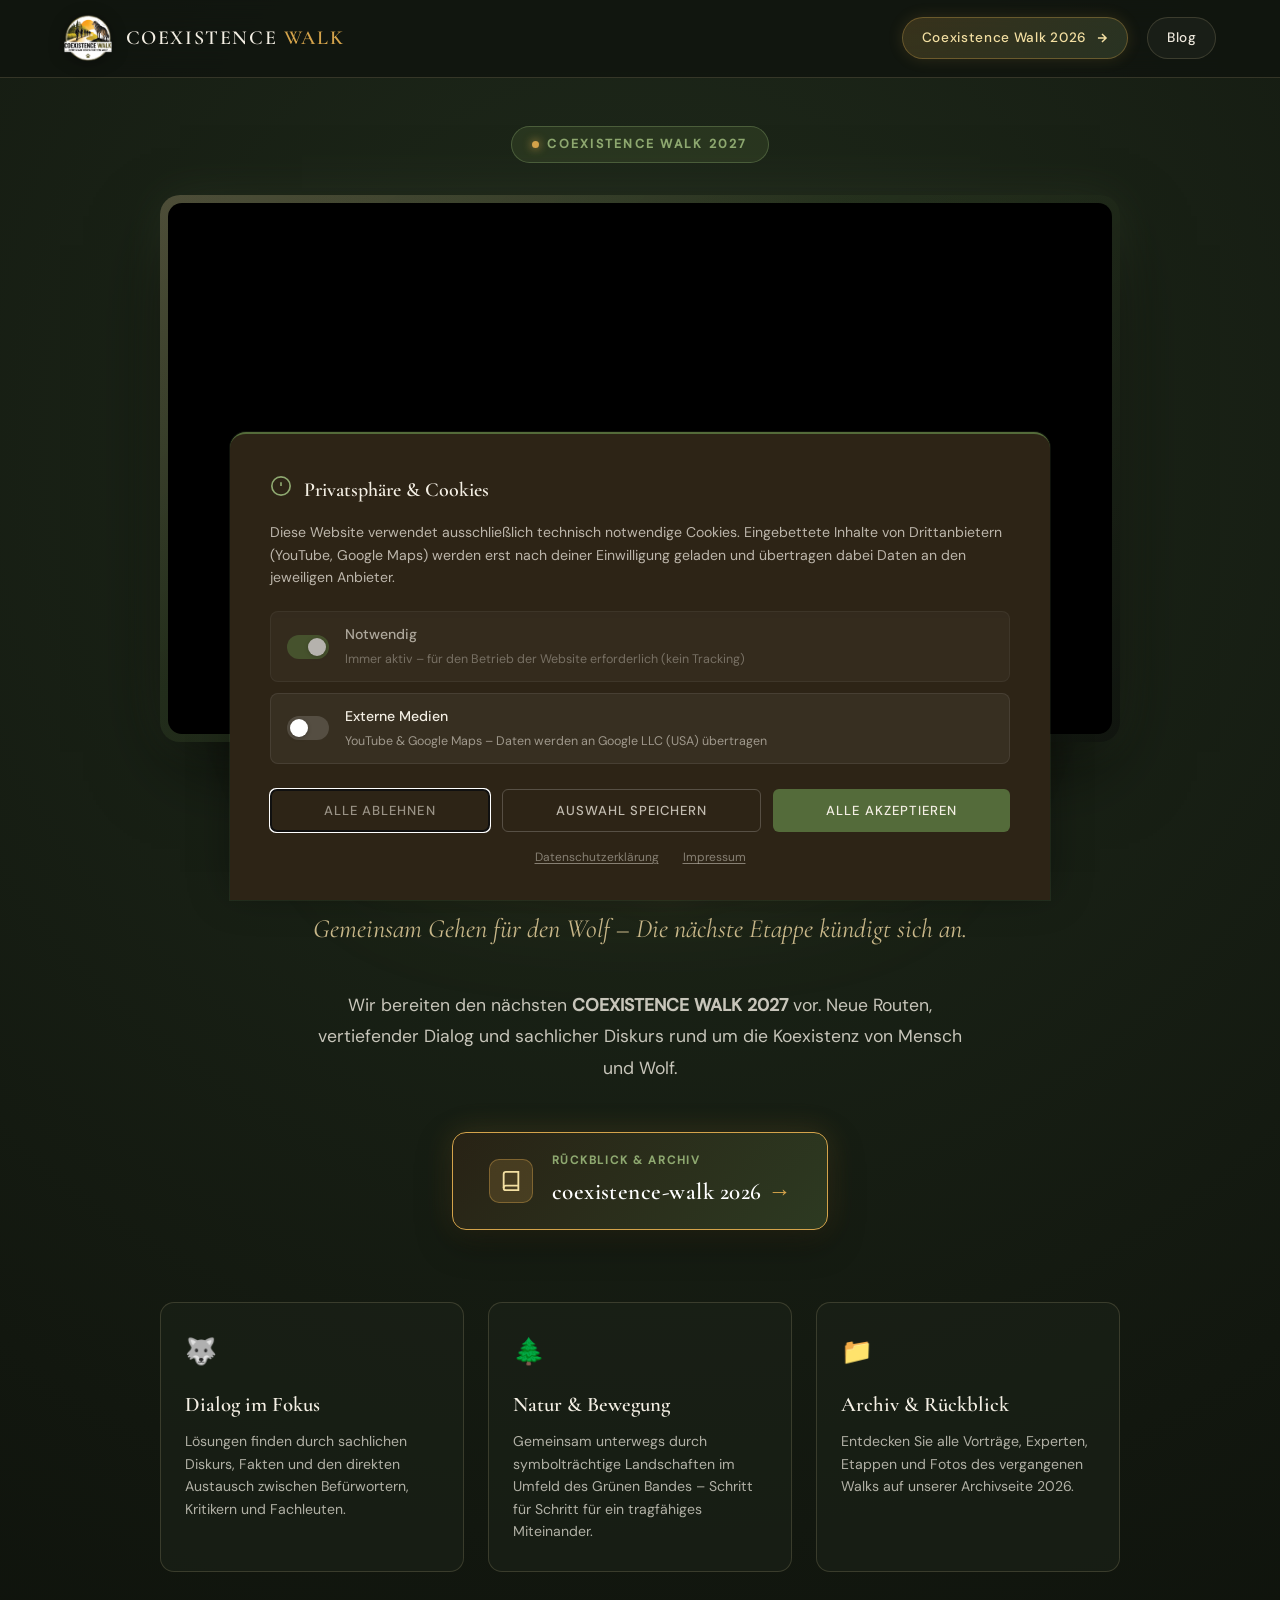
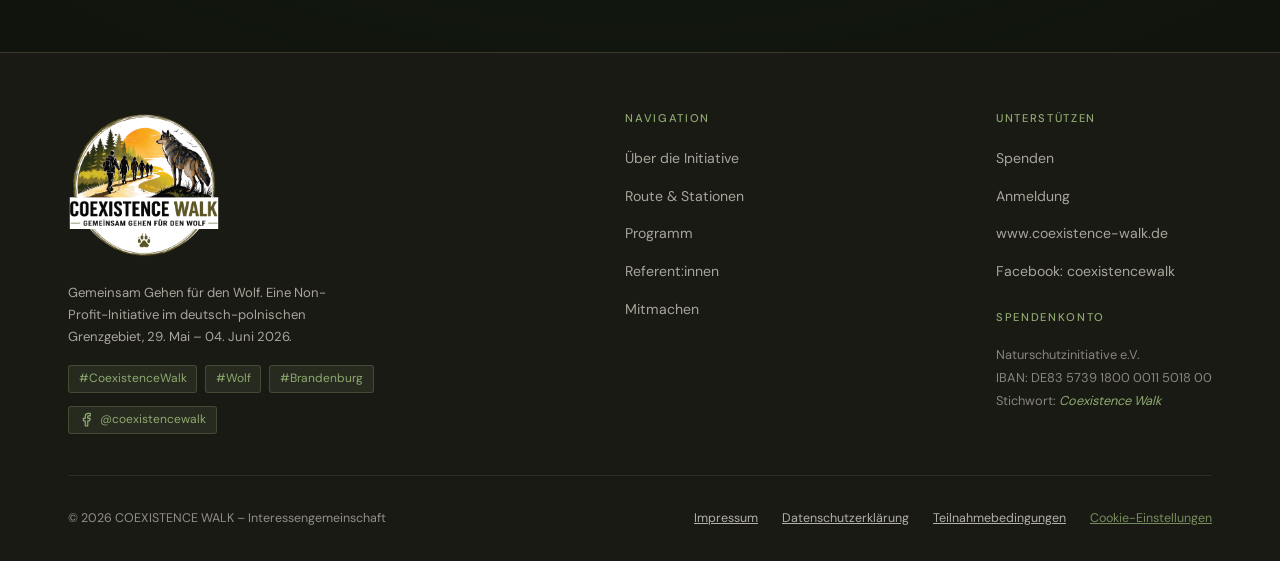
==== commit ec73a655: "Add 2027 teaser homepage with video and archive 2026" ====
--- a/index.html
+++ b/index.html
@@ -518,93 +518,98 @@
       line-height: 1.6;
     }
 
+    .container {
+      max-width: 1240px;
+      margin: 0 auto;
+      padding: 0 clamp(1.25rem, 5vw, 3rem);
+    }
+
     /* ─── FOOTER ──────────────────────────────────────────────── */
     footer {
+      background: var(--ink);
+      color: rgba(244, 239, 228, 0.5);
+      padding: 3.5rem 0 2rem;
       border-top: 1px solid var(--border-subtle);
-      background: #0b0e0a;
-      padding: 3rem 1.5rem 2.5rem;
       position: relative;
       z-index: 10;
     }
 
-    .footer-inner {
-      max-width: 1100px;
-      margin: 0 auto;
-      display: flex;
-      flex-direction: column;
+    .footer-top {
+      display: flex;
+      justify-content: space-between;
+      flex-wrap: wrap;
       gap: 2rem;
-    }
-
-    .footer-main {
+      padding-bottom: 2.5rem;
+      border-bottom: 1px solid rgba(255, 255, 255, 0.08);
+    }
+
+    .footer-brand .nav-logo {
+      color: var(--linen);
+      font-size: 1.1rem;
+    }
+
+    .footer-brand p {
+      font-size: 0.82rem;
+      margin-top: 0.75rem;
+      max-width: 260px;
+      line-height: 1.7;
+      color: rgba(244, 239, 228, 0.65);
+    }
+
+    .footer-links h4 {
+      font-size: 0.7rem;
+      letter-spacing: 0.15em;
+      text-transform: uppercase;
+      color: var(--sage);
+      margin-bottom: 1rem;
+      font-weight: 500;
+    }
+
+    .footer-links ul {
+      list-style: none;
+      padding: 0;
+      margin: 0;
+    }
+
+    .footer-links li {
+      margin-bottom: 0.6rem;
+    }
+
+    .footer-links a {
+      font-size: 0.88rem;
+      color: rgba(244, 239, 228, 0.65);
+      transition: color 0.2s;
+    }
+
+    .footer-links a:hover {
+      color: var(--linen);
+    }
+
+    .footer-hashtags {
+      display: flex;
+      flex-wrap: wrap;
+      gap: 0.5rem;
+      margin-top: 0.75rem;
+    }
+
+    .hashtag {
+      font-size: 0.75rem;
+      color: var(--sage);
+      background: rgba(142, 168, 112, 0.12);
+      padding: 0.2rem 0.6rem;
+      border: 1px solid rgba(142, 168, 112, 0.25);
+      border-radius: 3px;
+    }
+
+    .footer-bottom {
+      padding-top: 2rem;
       display: flex;
       justify-content: space-between;
       align-items: center;
       flex-wrap: wrap;
-      gap: 1.5rem;
-      padding-bottom: 2rem;
-      border-bottom: 1px solid rgba(255, 255, 255, 0.08);
-    }
-
-    .footer-brand {
-      display: flex;
-      align-items: center;
       gap: 1rem;
-    }
-
-    .footer-brand img {
-      height: 44px;
-      width: auto;
-    }
-
-    .footer-tagline {
-      font-size: 0.85rem;
-      color: rgba(244, 239, 228, 0.65);
-    }
-
-    .footer-links-group {
-      display: flex;
-      gap: 1.5rem;
-      flex-wrap: wrap;
-    }
-
-    .footer-social-link {
-      display: inline-flex;
-      align-items: center;
-      gap: 0.5rem;
-      font-size: 0.85rem;
-      color: var(--sand);
-      transition: color 0.25s;
-    }
-
-    .footer-social-link:hover {
-      color: #1877F2;
-    }
-
-    .footer-bottom {
-      display: flex;
-      justify-content: space-between;
-      align-items: center;
-      flex-wrap: wrap;
-      gap: 1.2rem;
-      font-size: 0.8rem;
+      font-size: 0.78rem;
       color: rgba(244, 239, 228, 0.55);
-    }
-
-    .footer-legal-links {
-      display: flex;
-      gap: 1.4rem;
-      flex-wrap: wrap;
-    }
-
-    .footer-legal-links a {
-      color: rgba(244, 239, 228, 0.65);
-      text-decoration: underline;
-      text-underline-offset: 3px;
-      transition: color 0.2s;
-    }
-
-    .footer-legal-links a:hover {
-      color: var(--sage);
     }
 
     /* ─── ANIMATIONS ──────────────────────────────────────────── */
@@ -681,88 +686,128 @@
       }
     }
 
-    /* ─── COOKIE BANNER STYLES (DSGVO-KONFORM) ─────────────────── */
+    /* ─── COOKIE BANNER ───────────────────────────────────────── */
     #cookie-banner {
       position: fixed;
       bottom: 0;
       left: 0;
       right: 0;
-      z-index: 9999;
-      background: rgba(10, 13, 9, 0.96);
-      backdrop-filter: blur(16px);
-      -webkit-backdrop-filter: blur(16px);
-      border-top: 1px solid rgba(201, 184, 138, 0.25);
-      padding: 1.5rem;
-      display: none;
-      box-shadow: 0 -10px 40px rgba(0, 0, 0, 0.7);
+      z-index: 10000;
+      padding: 0 clamp(0rem, 3vw, 1.5rem);
+      display: flex;
+      justify-content: center;
+      align-items: flex-end;
+      pointer-events: none;
+      opacity: 0;
+      transform: translateY(24px);
+      transition: opacity 0.4s var(--ease-out), transform 0.4s var(--ease-out);
     }
 
     #cookie-banner.cb-visible {
-      display: block;
-      animation: slideUp 0.35s var(--ease-out);
-    }
-
-    @keyframes slideUp {
-      from { transform: translateY(100%); }
-      to { transform: translateY(0); }
+      pointer-events: auto;
+      opacity: 1;
+      transform: translateY(0);
     }
 
     .cb-inner {
+      background: var(--bark);
+      color: var(--linen);
+      border-radius: 16px 16px 0 0;
+      padding: clamp(1.2rem, 4vw, 2.5rem) clamp(1.2rem, 4vw, 2.5rem) clamp(1rem, 3vw, 2rem);
+      width: 100%;
       max-width: 820px;
-      margin: 0 auto;
+      max-height: 92svh;
+      overflow-y: auto;
+      box-shadow:
+        0 -8px 40px rgba(0,0,0,0.35),
+        0 0 0 1px rgba(142,168,112,0.12);
+      border-top: 2px solid var(--fern);
+      position: relative;
     }
 
     .cb-header {
       display: flex;
       align-items: center;
       gap: 0.75rem;
-      margin-bottom: 0.75rem;
+      margin-bottom: 0.9rem;
     }
 
     .cb-icon {
-      color: var(--gold);
+      flex-shrink: 0;
+      color: var(--sage);
     }
 
     .cb-title {
       font-family: var(--font-display);
-      font-size: 1.3rem;
+      font-weight: 600;
+      font-size: 1.25rem;
       color: var(--linen);
     }
 
     .cb-text {
-      font-size: 0.85rem;
-      color: rgba(244, 239, 228, 0.75);
+      font-family: var(--font-body);
+      font-size: 0.88rem;
       line-height: 1.6;
-      margin-bottom: 1.25rem;
+      color: rgba(244,239,228,0.72);
+      margin-bottom: 1.4rem;
     }
 
     .cb-options {
-      display: grid;
-      grid-template-columns: repeat(auto-fit, minmax(240px, 1fr));
-      gap: 0.75rem;
-      margin-bottom: 1.25rem;
+      display: flex;
+      flex-direction: column;
+      gap: 0.7rem;
+      margin-bottom: 1.6rem;
     }
 
     .cb-option {
       display: flex;
-      align-items: flex-start;
-      gap: 0.75rem;
-      padding: 0.75rem;
+      align-items: center;
+      gap: 1rem;
+      cursor: pointer;
+      padding: 0.7rem 1rem;
       border-radius: 8px;
-      background: rgba(255, 255, 255, 0.03);
-      border: 1px solid rgba(255, 255, 255, 0.08);
-      font-size: 0.8rem;
-    }
-
+      background: rgba(255,255,255,0.05);
+      border: 1px solid rgba(255,255,255,0.08);
+      transition: background 0.2s;
+    }
+
+    .cb-option:hover {
+      background: rgba(255,255,255,0.09);
+    }
+
+    .cb-option--disabled {
+      cursor: default;
+      opacity: 0.65;
+    }
+
+    .cb-option-info {
+      display: flex;
+      flex-direction: column;
+      gap: 0.15rem;
+    }
+
+    .cb-option-info strong {
+      font-family: var(--font-body);
+      font-size: 0.88rem;
+      font-weight: 500;
+      color: var(--linen);
+    }
+
+    .cb-option-info span {
+      font-size: 0.78rem;
+      color: rgba(244,239,228,0.55);
+    }
+
+    /* Toggle switch */
     .cb-toggle {
-      width: 36px;
-      height: 20px;
-      border-radius: 10px;
-      background: rgba(255, 255, 255, 0.15);
       position: relative;
+      flex-shrink: 0;
+      width: 42px;
+      height: 24px;
+      background: rgba(255,255,255,0.15);
+      border-radius: 12px;
+      transition: background 0.25s;
       cursor: pointer;
-      flex-shrink: 0;
-      transition: background 0.25s;
     }
 
     .cb-toggle--active {
@@ -771,17 +816,18 @@
 
     .cb-toggle-knob {
       position: absolute;
-      top: 2px;
-      left: 2px;
-      width: 16px;
-      height: 16px;
+      top: 3px;
+      left: 3px;
+      width: 18px;
+      height: 18px;
       border-radius: 50%;
       background: #fff;
-      transition: transform 0.25s;
+      box-shadow: 0 1px 4px rgba(0,0,0,0.25);
+      transition: transform 0.25s var(--ease-out);
     }
 
     .cb-toggle--active .cb-toggle-knob {
-      transform: translateX(16px);
+      transform: translateX(18px);
     }
 
     .cb-actions {
@@ -793,57 +839,105 @@
 
     .cb-btn {
       flex: 1 1 auto;
-      padding: 0.7rem 1.25rem;
-      font-size: 0.8rem;
-      font-weight: 600;
-      letter-spacing: 0.05em;
+      padding: 0.75rem 1.5rem;
+      font-family: var(--font-body);
+      font-size: 0.82rem;
+      font-weight: 500;
+      letter-spacing: 0.08em;
       text-transform: uppercase;
+      border: none;
       border-radius: 6px;
       cursor: pointer;
-      transition: all 0.2s;
+      transition: all 0.25s var(--ease-out);
     }
 
     .cb-btn--primary {
       background: var(--fern);
-      border: none;
-      color: #fff;
-    }
+      color: var(--linen);
+    }
+
     .cb-btn--primary:hover {
       background: var(--moss);
+      transform: translateY(-1px);
     }
 
     .cb-btn--outline {
       background: transparent;
-      border: 1px solid rgba(255, 255, 255, 0.2);
+      color: rgba(244,239,228,0.75);
+      border: 1.5px solid rgba(255,255,255,0.2);
+    }
+
+    .cb-btn--outline:hover {
+      background: rgba(255,255,255,0.08);
       color: var(--linen);
-    }
-    .cb-btn--outline:hover {
-      background: rgba(255, 255, 255, 0.08);
     }
 
     .cb-btn--reject {
       background: transparent;
-      border: 1px solid rgba(255, 255, 255, 0.1);
-      color: rgba(244, 239, 228, 0.6);
-    }
+      color: rgba(244,239,228,0.55);
+      border: 1.5px solid rgba(255,255,255,0.12);
+    }
+
     .cb-btn--reject:hover {
-      background: rgba(255, 255, 255, 0.05);
-      color: #fff;
+      background: rgba(255,255,255,0.06);
+      color: var(--linen);
+      border-color: rgba(255,255,255,0.25);
     }
 
     .cb-footer-links {
       display: flex;
-      gap: 1.25rem;
+      gap: 1.5rem;
       justify-content: center;
+      pointer-events: auto;
+      position: relative;
+      z-index: 100;
+    }
+
+    .cb-footer-links a {
       font-size: 0.75rem;
-    }
-
-    .cb-footer-links a {
-      color: rgba(244, 239, 228, 0.45);
+      color: rgba(244,239,228,0.45);
       text-decoration: underline;
-    }
+      text-underline-offset: 2px;
+      transition: color 0.2s;
+    }
+
     .cb-footer-links a:hover {
       color: var(--sage);
+    }
+
+    @media (max-width: 600px) {
+      /* Banner fills the full bottom on small phones */
+      #cookie-banner {
+        padding: 0;
+      }
+      .cb-inner {
+        border-radius: 14px 14px 0 0;
+        max-height: 88svh;
+      }
+      .cb-options {
+        gap: 0.5rem;
+        margin-bottom: 1.2rem;
+      }
+      .cb-option {
+        padding: 0.6rem 0.75rem;
+      }
+      .cb-actions {
+        flex-direction: column;
+        gap: 0.6rem;
+      }
+      .cb-btn {
+        text-align: center;
+        padding: 0.85rem 1.2rem;
+        font-size: 0.85rem;
+      }
+      .cb-text {
+        margin-bottom: 1rem;
+        font-size: 0.85rem;
+      }
+      .cb-footer-links {
+        gap: 1rem;
+        margin-top: 0.5rem;
+      }
     }
   </style>
 </head>
@@ -890,7 +984,6 @@
             src="videos/coexistence-walk_2027_into.mp4"
             autoplay
             muted
-            loop
             playsinline
             preload="auto"
             title="Coexistence Walk 2027 Intro"></video>
@@ -927,7 +1020,7 @@
       <h1 class="coming-soon-heading">Coming soon</h1>
       <p class="teaser-subtext">Gemeinsam Gehen für den Wolf – Die nächste Etappe kündigt sich an.</p>
       <p class="teaser-desc">
-        Wir bereiten den nächsten <strong>COEXISTENCE WALK 2027</strong> vor. Neue Routen, vertiefender Dialog und sachlicher Diskurs rund um die Koexistenz von Mensch und Wildtieren. Alle Informationen und Anmeldemöglichkeiten folgen bald.
+        Wir bereiten den nächsten <strong>COEXISTENCE WALK 2027</strong> vor. Neue Routen, vertiefender Dialog und sachlicher Diskurs rund um die Koexistenz von Mensch und Wolf.
       </p>
 
       <!-- Prominent Archive CTA Button -->
@@ -971,71 +1064,120 @@
     </div>
   </main>
 
-  <!-- ─── FOOTER ──────────────────────────────────────────────── -->
+  <!-- ─── FOOTER ─────────────────────────────────────────────── -->
   <footer>
-    <div class="footer-inner">
-      <div class="footer-main">
+    <div class="container">
+      <div class="footer-top">
         <div class="footer-brand">
-          <img src="wolf_druck.png" alt="Coexistence Walk Logo" />
-          <div>
-            <strong style="display:block; color:var(--linen); font-family:var(--font-display); font-size:1.1rem;">COEXISTENCE WALK</strong>
-            <p class="footer-tagline">Gemeinsam Gehen für den Wolf. Eine Non-Profit-Initiative.</p>
+          <div class="nav-logo">
+            <img src="wolf_druck.png" alt="Coexistence Walk Logo"
+              style="height:152px; width:auto; object-fit:contain;" />
+          </div>
+          <p>Gemeinsam Gehen für den Wolf. Eine Non-Profit-Initiative im deutsch-polnischen Grenzgebiet, 29. Mai – 04.
+            Juni 2026.</p>
+          <div class="footer-hashtags" style="margin-top:1rem;">
+            <span class="hashtag">#CoexistenceWalk</span>
+            <span class="hashtag">#Wolf</span>
+            <span class="hashtag">#Brandenburg</span>
+          </div>
+          <div style="margin-top:0.8rem;">
+            <a href="https://www.facebook.com/coexistencewalk/" target="_blank" rel="noopener noreferrer"
+              class="hashtag"
+              style="text-decoration:none; display:inline-flex; align-items:center; gap:0.4rem; transition:color 0.3s;"
+              onmouseover="this.style.color='#1877F2'" onmouseout="this.style.color=''">
+              <svg width="15" height="15" viewBox="0 0 24 24" fill="none" stroke="currentColor" stroke-width="2"
+                stroke-linecap="round" stroke-linejoin="round">
+                <path d="M18 2h-3a5 5 0 00-5 5v3H7v4h3v8h4v-8h3l1-4h-4V7a1 1 0 011-1h3z"></path>
+              </svg>
+              @coexistencewalk
+            </a>
           </div>
         </div>
 
-        <div class="footer-links-group">
-          <a href="https://www.facebook.com/coexistencewalk/" target="_blank" rel="noopener noreferrer" class="footer-social-link">
-            <svg width="18" height="18" viewBox="0 0 24 24" fill="none" stroke="currentColor" stroke-width="2">
-              <path d="M18 2h-3a5 5 0 00-5 5v3H7v4h3v8h4v-8h3l1-4h-4V7a1 1 0 011-1h3z"></path>
-            </svg>
-            Facebook: coexistencewalk
-          </a>
+        <div class="footer-links">
+          <h4>Navigation</h4>
+          <ul>
+            <li><a href="coexistence-walk-2026.html#about">Über die Initiative</a></li>
+            <li><a href="coexistence-walk-2026.html#route">Route &amp; Stationen</a></li>
+            <li><a href="coexistence-walk-2026.html#programm">Programm</a></li>
+            <li><a href="coexistence-walk-2026.html#referenten">Referent:innen</a></li>
+            <li><a href="coexistence-walk-2026.html#mitmachen">Mitmachen</a></li>
+          </ul>
+        </div>
+
+        <div class="footer-links">
+          <h4>Unterstützen</h4>
+          <ul>
+            <li><a href="coexistence-walk-2026.html#spenden">Spenden</a></li>
+            <li><a href="coexistence-walk-2026.html#kontakt">Anmeldung</a></li>
+            <li><a href="https://www.coexistence-walk.de" target="_blank">www.coexistence-walk.de</a></li>
+            <li><a href="https://www.facebook.com/coexistencewalk/" target="_blank" rel="noopener noreferrer">Facebook: coexistencewalk</a></li>
+          </ul>
+          <div style="margin-top:1.5rem;">
+            <h4>Spendenkonto</h4>
+            <p style="font-size:0.8rem; margin-top:0.5rem; line-height:1.8;">
+              Naturschutzinitiative e.V.<br />
+              IBAN: DE83 5739 1800 0011 5018 00<br />
+              Stichwort: <em style="color:var(--sage);">Coexistence Walk</em>
+            </p>
+          </div>
         </div>
       </div>
 
       <div class="footer-bottom">
-        <span>© 2026/2027 COEXISTENCE WALK – Interessengemeinschaft</span>
-        <div class="footer-legal-links">
-          <a href="coexistence-walk-2026.html">Archiv 2026</a>
-          <a href="blog.html">Blog</a>
-          <a href="impressum.html">Impressum</a>
-          <a href="datenschutz.html">Datenschutzerklärung</a>
-          <a href="teilnahmebedingungen.html">Teilnahmebedingungen</a>
-          <a href="#" onclick="openCookieSettings(); return false;" id="footer-cookie-settings" style="color:var(--sage);">Cookie-Einstellungen</a>
+        <span>© 2026 COEXISTENCE WALK – Interessengemeinschaft</span>
+        <div style="display:flex; gap:1.5rem; flex-wrap:wrap; justify-content:flex-end;">
+          <a href="impressum.html" style="text-decoration: underline; color: rgba(244, 239, 228, 0.7);">Impressum</a>
+          <a href="datenschutz.html"
+            style="text-decoration: underline; color: rgba(244, 239, 228, 0.7);">Datenschutzerklärung</a>
+          <a href="teilnahmebedingungen.html"
+            style="text-decoration: underline; color: rgba(244, 239, 228, 0.7);">Teilnahmebedingungen</a>
+          <a href="#" onclick="openCookieSettings(); return false;"
+            style="text-decoration: underline; color: rgba(142, 168, 112, 0.8);" id="footer-cookie-settings">Cookie-Einstellungen</a>
         </div>
       </div>
     </div>
   </footer>
 
-  <!-- ─── COOKIE BANNER (DSGVO) ───────────────────────────────── -->
+  <!-- ─── COOKIE BANNER ───────────────────────────────────────── -->
   <div id="cookie-banner" aria-label="Cookie-Einstellungen" role="dialog" aria-modal="true" aria-live="polite">
     <div class="cb-inner">
       <div class="cb-header">
         <div class="cb-icon">
-          <svg viewBox="0 0 24 24" width="22" height="22" fill="none" stroke="currentColor" stroke-width="1.8">
-            <circle cx="12" cy="12" r="10"/><path d="M12 8v4M12 16h.01"/>
-          </svg>
+          <svg viewBox="0 0 24 24" width="22" height="22" fill="none" stroke="currentColor" stroke-width="1.8"><circle cx="12" cy="12" r="10"/><path d="M12 8v4M12 16h.01"/></svg>
         </div>
         <h3 class="cb-title">Privatsphäre &amp; Cookies</h3>
       </div>
-      <p class="cb-text">Diese Website verwendet ausschließlich technisch notwendige Cookies. Externe Medien oder Drittanbieter-Inhalte werden erst nach deiner Einwilligung geladen.</p>
+      <p class="cb-text">Diese Website verwendet ausschließlich technisch notwendige Cookies. Eingebettete Inhalte von Drittanbietern (YouTube, Google Maps) werden erst nach deiner Einwilligung geladen und übertragen dabei Daten an den jeweiligen Anbieter.</p>
       <div class="cb-options">
-        <label class="cb-option">
+        <label class="cb-option cb-option--disabled">
           <span class="cb-toggle cb-toggle--active" aria-checked="true" role="checkbox">
             <span class="cb-toggle-knob"></span>
           </span>
-          <div>
-            <strong>Notwendig</strong><br />
-            <span style="color:rgba(244,239,228,0.6);">Für den sicheren Betrieb der Website erforderlich (kein Tracking).</span>
-          </div>
+          <span class="cb-option-info">
+            <strong>Notwendig</strong>
+            <span>Immer aktiv – für den Betrieb der Website erforderlich (kein Tracking)</span>
+          </span>
+        </label>
+        <label class="cb-option" for="cb-marketing">
+          <span class="cb-toggle" id="cb-marketing-toggle" role="checkbox" aria-checked="false" tabindex="0">
+            <span class="cb-toggle-knob"></span>
+          </span>
+          <input type="checkbox" id="cb-marketing" style="display:none;">
+          <span class="cb-option-info">
+            <strong>Externe Medien</strong>
+            <span>YouTube &amp; Google Maps – Daten werden an Google LLC (USA) übertragen</span>
+          </span>
         </label>
       </div>
       <div class="cb-actions">
-        <button class="cb-btn cb-btn--primary" id="cb-accept-btn">Verstanden</button>
+        <button class="cb-btn cb-btn--reject" id="cb-reject-btn">Alle ablehnen</button>
+        <button class="cb-btn cb-btn--outline" id="cb-save-btn">Auswahl speichern</button>
+        <button class="cb-btn cb-btn--primary" id="cb-accept-btn">Alle akzeptieren</button>
       </div>
       <div class="cb-footer-links">
-        <a href="datenschutz.html">Datenschutzerklärung</a>
-        <a href="impressum.html">Impressum</a>
+        <a href="datenschutz.html" target="_blank" rel="noopener noreferrer">Datenschutzerklärung</a>
+        <a href="impressum.html" target="_blank" rel="noopener noreferrer">Impressum</a>
       </div>
     </div>
   </div>
@@ -1092,9 +1234,12 @@
         }
       });
 
-      // Play / Pause Toggle
+      // Play / Pause Toggle & Replay on End
       playToggleBtn.addEventListener('click', () => {
-        if (video.paused) {
+        if (video.paused || video.ended) {
+          if (video.ended) {
+            video.currentTime = 0;
+          }
           video.play();
           pauseIcon.style.display = 'block';
           playIcon.style.display = 'none';
@@ -1105,34 +1250,129 @@
         }
       });
 
-      // Cookie banner management
-      const CONSENT_KEY = 'cmp_consent_v2';
-      function getConsent() {
-        return localStorage.getItem(CONSENT_KEY);
-      }
-      function setConsent() {
-        localStorage.setItem(CONSENT_KEY, JSON.stringify({ necessary: true, timestamp: new Date().toISOString() }));
-      }
-
-      const cookieBanner = document.getElementById('cookie-banner');
-      const acceptBtn = document.getElementById('cb-accept-btn');
-
-      if (!getConsent()) {
-        setTimeout(() => {
-          cookieBanner.classList.add('cb-visible');
-        }, 800);
-      }
-
-      acceptBtn.addEventListener('click', () => {
-        setConsent();
-        cookieBanner.classList.remove('cb-visible');
+      // When single playback completes
+      video.addEventListener('ended', () => {
+        pauseIcon.style.display = 'none';
+        playIcon.style.display = 'block';
       });
-
-      window.openCookieSettings = function() {
-        cookieBanner.classList.add('cb-visible');
-      };
     });
   </script>
+
+  <!-- ─── COOKIE CONSENT LOGIC ─────────────────────────────── -->
+  <script>
+    // ════════════════════════════════════════════════════════════
+    // CMP – Consent Management (DSGVO-konform)
+    // Blockierungs-Modus: Drittanbieter-Inhalte werden erst nach
+    // aktiver Einwilligung geladen.
+    // ════════════════════════════════════════════════════════════
+
+    const CONSENT_KEY = 'cmp_consent_v2';
+
+    function setConsent(consent) {
+      consent.timestamp = new Date().toISOString();
+      consent.version = '2';
+      localStorage.setItem(CONSENT_KEY, JSON.stringify(consent));
+    }
+
+    function getConsent() {
+      const raw = localStorage.getItem(CONSENT_KEY);
+      // Migrate old key
+      if (!raw) {
+        const old = localStorage.getItem('cookieConsent');
+        if (old) {
+          const parsed = JSON.parse(old);
+          setConsent(parsed);
+          localStorage.removeItem('cookieConsent');
+          return parsed;
+        }
+        return null;
+      }
+      return JSON.parse(raw);
+    }
+
+    // ── Toggle UI ───────────────────────────────────────────────
+    function initToggle(toggleEl, inputEl) {
+      function toggle() {
+        inputEl.checked = !inputEl.checked;
+        const active = inputEl.checked;
+        toggleEl.classList.toggle('cb-toggle--active', active);
+        toggleEl.setAttribute('aria-checked', String(active));
+      }
+      toggleEl.addEventListener('click', toggle);
+      toggleEl.addEventListener('keydown', (e) => {
+        if (e.key === ' ' || e.key === 'Enter') { e.preventDefault(); toggle(); }
+      });
+    }
+    initToggle(document.getElementById('cb-marketing-toggle'), document.getElementById('cb-marketing'));
+
+    // ── Banner ein-/ausblenden ──────────────────────────────────
+    function showCookieBanner() {
+      document.getElementById('cookie-banner').classList.add('cb-visible');
+      document.body.classList.add('cb-open');
+      // Fokus ins Banner setzen (Barrierefreiheit)
+      setTimeout(() => {
+        const firstBtn = document.querySelector('#cookie-banner .cb-btn');
+        if (firstBtn) firstBtn.focus();
+      }, 100);
+    }
+
+    function hideCookieBanner() {
+      document.getElementById('cookie-banner').classList.remove('cb-visible');
+      document.body.classList.remove('cb-open');
+    }
+
+    // ── Button: Alle ablehnen ───────────────────────────────────
+    document.getElementById('cb-reject-btn').addEventListener('click', () => {
+      const consent = { necessary: true, analytics: false, marketing: false };
+      setConsent(consent);
+      document.getElementById('cb-marketing').checked = false;
+      document.getElementById('cb-marketing-toggle').classList.remove('cb-toggle--active');
+      hideCookieBanner();
+    });
+
+    // ── Button: Auswahl speichern ───────────────────────────────
+    document.getElementById('cb-save-btn').addEventListener('click', () => {
+      const consent = {
+        necessary: true,
+        analytics: false,
+        marketing: document.getElementById('cb-marketing').checked
+      };
+      setConsent(consent);
+      hideCookieBanner();
+    });
+
+    // ── Button: Alle akzeptieren ────────────────────────────────
+    document.getElementById('cb-accept-btn').addEventListener('click', () => {
+      const consent = { necessary: true, analytics: true, marketing: true };
+      setConsent(consent);
+      // Toggle-UI aktualisieren
+      document.getElementById('cb-marketing').checked = true;
+      document.getElementById('cb-marketing-toggle').classList.add('cb-toggle--active');
+      hideCookieBanner();
+    });
+
+    // ── Beim Laden der Seite ────────────────────────────────────
+    window.addEventListener('DOMContentLoaded', () => {
+      const consent = getConsent();
+
+      if (!consent) {
+        // Erstbesuch – Banner anzeigen (ohne Verzögerung für DSGVO)
+        setTimeout(() => showCookieBanner(), 600);
+      }
+    });
+
+    // Globale Funktion für Footer-Link "Cookie-Einstellungen"
+    window.openCookieSettings = function() {
+      const consent = getConsent();
+      if (consent && consent.marketing) {
+        document.getElementById('cb-marketing').checked = true;
+        document.getElementById('cb-marketing-toggle').classList.add('cb-toggle--active');
+        document.getElementById('cb-marketing-toggle').setAttribute('aria-checked', 'true');
+      }
+      showCookieBanner();
+      return false;
+    };
+  </script>
 </body>
 
 </html>
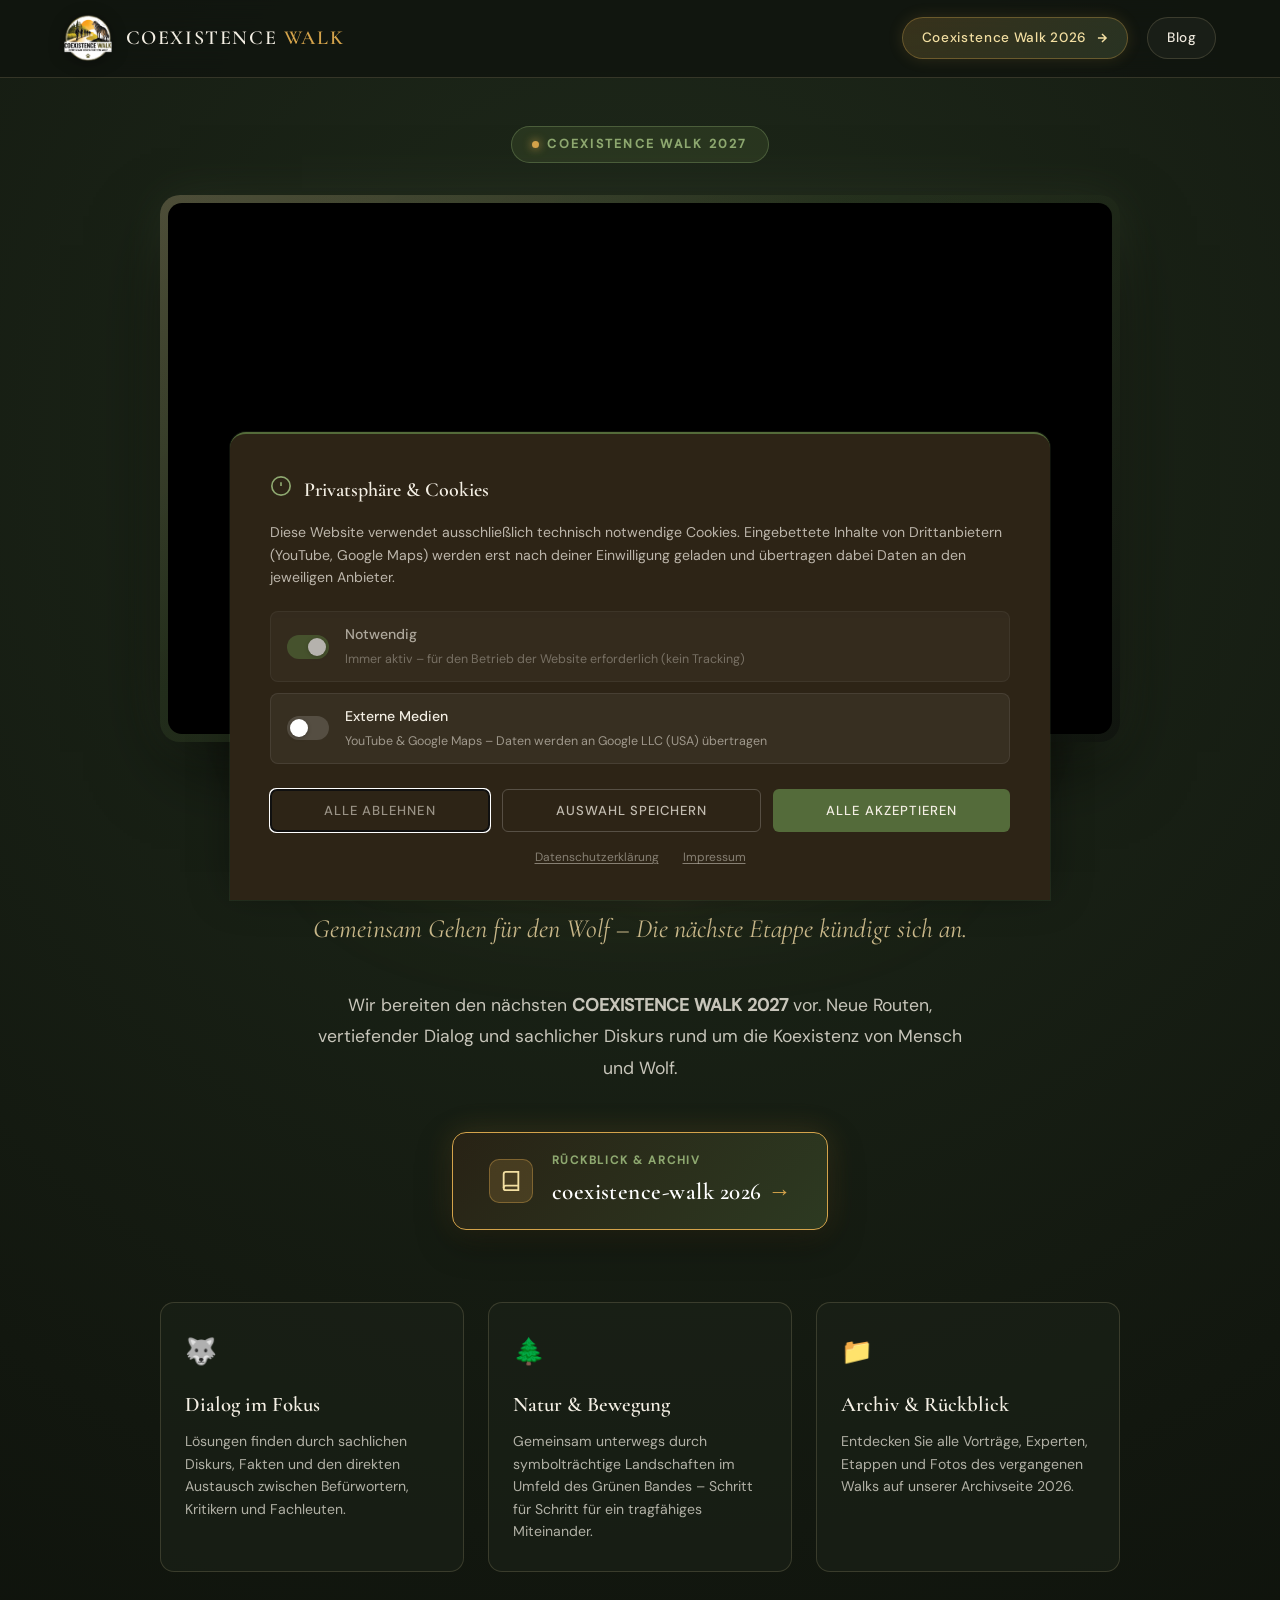
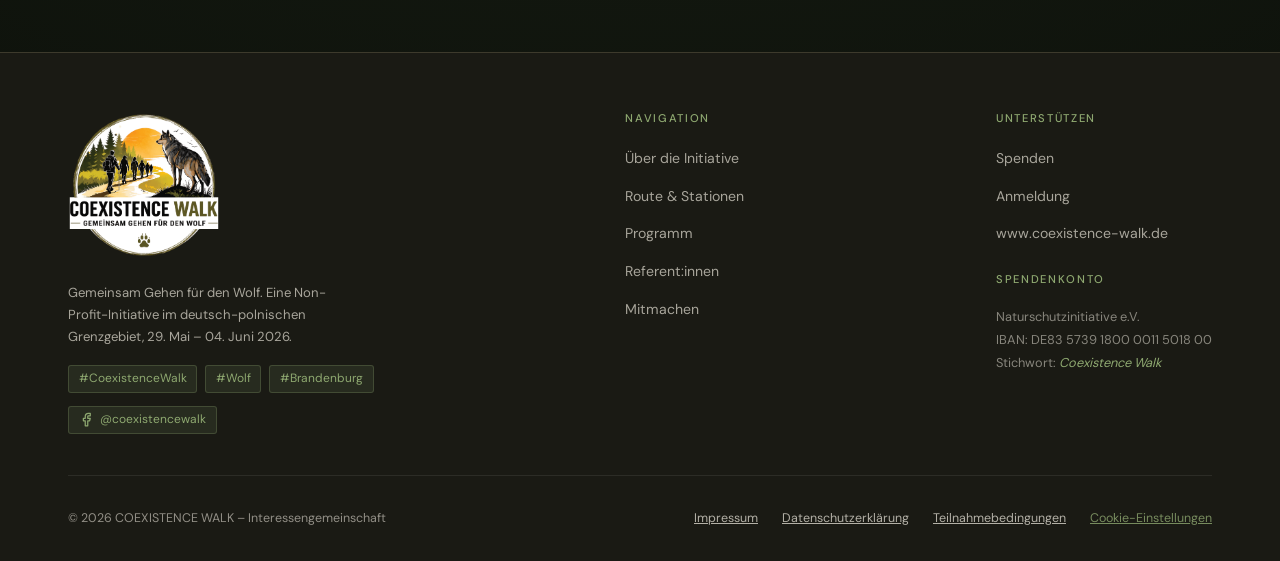
==== commit 3b55a024: "Sync footer on index.html with impressum.html and fix cookie banner toggle behavior" ====
--- a/index.html
+++ b/index.html
@@ -1098,7 +1098,7 @@
           <h4>Navigation</h4>
           <ul>
             <li><a href="coexistence-walk-2026.html#about">Über die Initiative</a></li>
-            <li><a href="coexistence-walk-2026.html#route">Route &amp; Stationen</a></li>
+            <li><a href="coexistence-walk-2026.html#route">Route & Stationen</a></li>
             <li><a href="coexistence-walk-2026.html#programm">Programm</a></li>
             <li><a href="coexistence-walk-2026.html#referenten">Referent:innen</a></li>
             <li><a href="coexistence-walk-2026.html#mitmachen">Mitmachen</a></li>
@@ -1111,7 +1111,6 @@
             <li><a href="coexistence-walk-2026.html#spenden">Spenden</a></li>
             <li><a href="coexistence-walk-2026.html#kontakt">Anmeldung</a></li>
             <li><a href="https://www.coexistence-walk.de" target="_blank">www.coexistence-walk.de</a></li>
-            <li><a href="https://www.facebook.com/coexistencewalk/" target="_blank" rel="noopener noreferrer">Facebook: coexistencewalk</a></li>
           </ul>
           <div style="margin-top:1.5rem;">
             <h4>Spendenkonto</h4>
@@ -1292,16 +1291,21 @@
 
     // ── Toggle UI ───────────────────────────────────────────────
     function initToggle(toggleEl, inputEl) {
-      function toggle() {
-        inputEl.checked = !inputEl.checked;
+      if (!toggleEl || !inputEl) return;
+      function updateUI() {
         const active = inputEl.checked;
         toggleEl.classList.toggle('cb-toggle--active', active);
         toggleEl.setAttribute('aria-checked', String(active));
       }
-      toggleEl.addEventListener('click', toggle);
+      inputEl.addEventListener('change', updateUI);
       toggleEl.addEventListener('keydown', (e) => {
-        if (e.key === ' ' || e.key === 'Enter') { e.preventDefault(); toggle(); }
+        if (e.key === ' ' || e.key === 'Enter') {
+          e.preventDefault();
+          inputEl.checked = !inputEl.checked;
+          updateUI();
+        }
       });
+      updateUI();
     }
     initToggle(document.getElementById('cb-marketing-toggle'), document.getElementById('cb-marketing'));
 
@@ -1325,8 +1329,13 @@
     document.getElementById('cb-reject-btn').addEventListener('click', () => {
       const consent = { necessary: true, analytics: false, marketing: false };
       setConsent(consent);
-      document.getElementById('cb-marketing').checked = false;
-      document.getElementById('cb-marketing-toggle').classList.remove('cb-toggle--active');
+      const input = document.getElementById('cb-marketing');
+      const toggle = document.getElementById('cb-marketing-toggle');
+      if (input && toggle) {
+        input.checked = false;
+        toggle.classList.remove('cb-toggle--active');
+        toggle.setAttribute('aria-checked', 'false');
+      }
       hideCookieBanner();
     });
 
@@ -1345,9 +1354,13 @@
     document.getElementById('cb-accept-btn').addEventListener('click', () => {
       const consent = { necessary: true, analytics: true, marketing: true };
       setConsent(consent);
-      // Toggle-UI aktualisieren
-      document.getElementById('cb-marketing').checked = true;
-      document.getElementById('cb-marketing-toggle').classList.add('cb-toggle--active');
+      const input = document.getElementById('cb-marketing');
+      const toggle = document.getElementById('cb-marketing-toggle');
+      if (input && toggle) {
+        input.checked = true;
+        toggle.classList.add('cb-toggle--active');
+        toggle.setAttribute('aria-checked', 'true');
+      }
       hideCookieBanner();
     });
 
@@ -1358,16 +1371,28 @@
       if (!consent) {
         // Erstbesuch – Banner anzeigen (ohne Verzögerung für DSGVO)
         setTimeout(() => showCookieBanner(), 600);
+      } else {
+        const marketingActive = !!(consent && consent.marketing);
+        const input = document.getElementById('cb-marketing');
+        const toggle = document.getElementById('cb-marketing-toggle');
+        if (input && toggle) {
+          input.checked = marketingActive;
+          toggle.classList.toggle('cb-toggle--active', marketingActive);
+          toggle.setAttribute('aria-checked', String(marketingActive));
+        }
       }
     });
 
     // Globale Funktion für Footer-Link "Cookie-Einstellungen"
     window.openCookieSettings = function() {
       const consent = getConsent();
-      if (consent && consent.marketing) {
-        document.getElementById('cb-marketing').checked = true;
-        document.getElementById('cb-marketing-toggle').classList.add('cb-toggle--active');
-        document.getElementById('cb-marketing-toggle').setAttribute('aria-checked', 'true');
+      const marketingActive = !!(consent && consent.marketing);
+      const input = document.getElementById('cb-marketing');
+      const toggle = document.getElementById('cb-marketing-toggle');
+      if (input && toggle) {
+        input.checked = marketingActive;
+        toggle.classList.toggle('cb-toggle--active', marketingActive);
+        toggle.setAttribute('aria-checked', String(marketingActive));
       }
       showCookieBanner();
       return false;
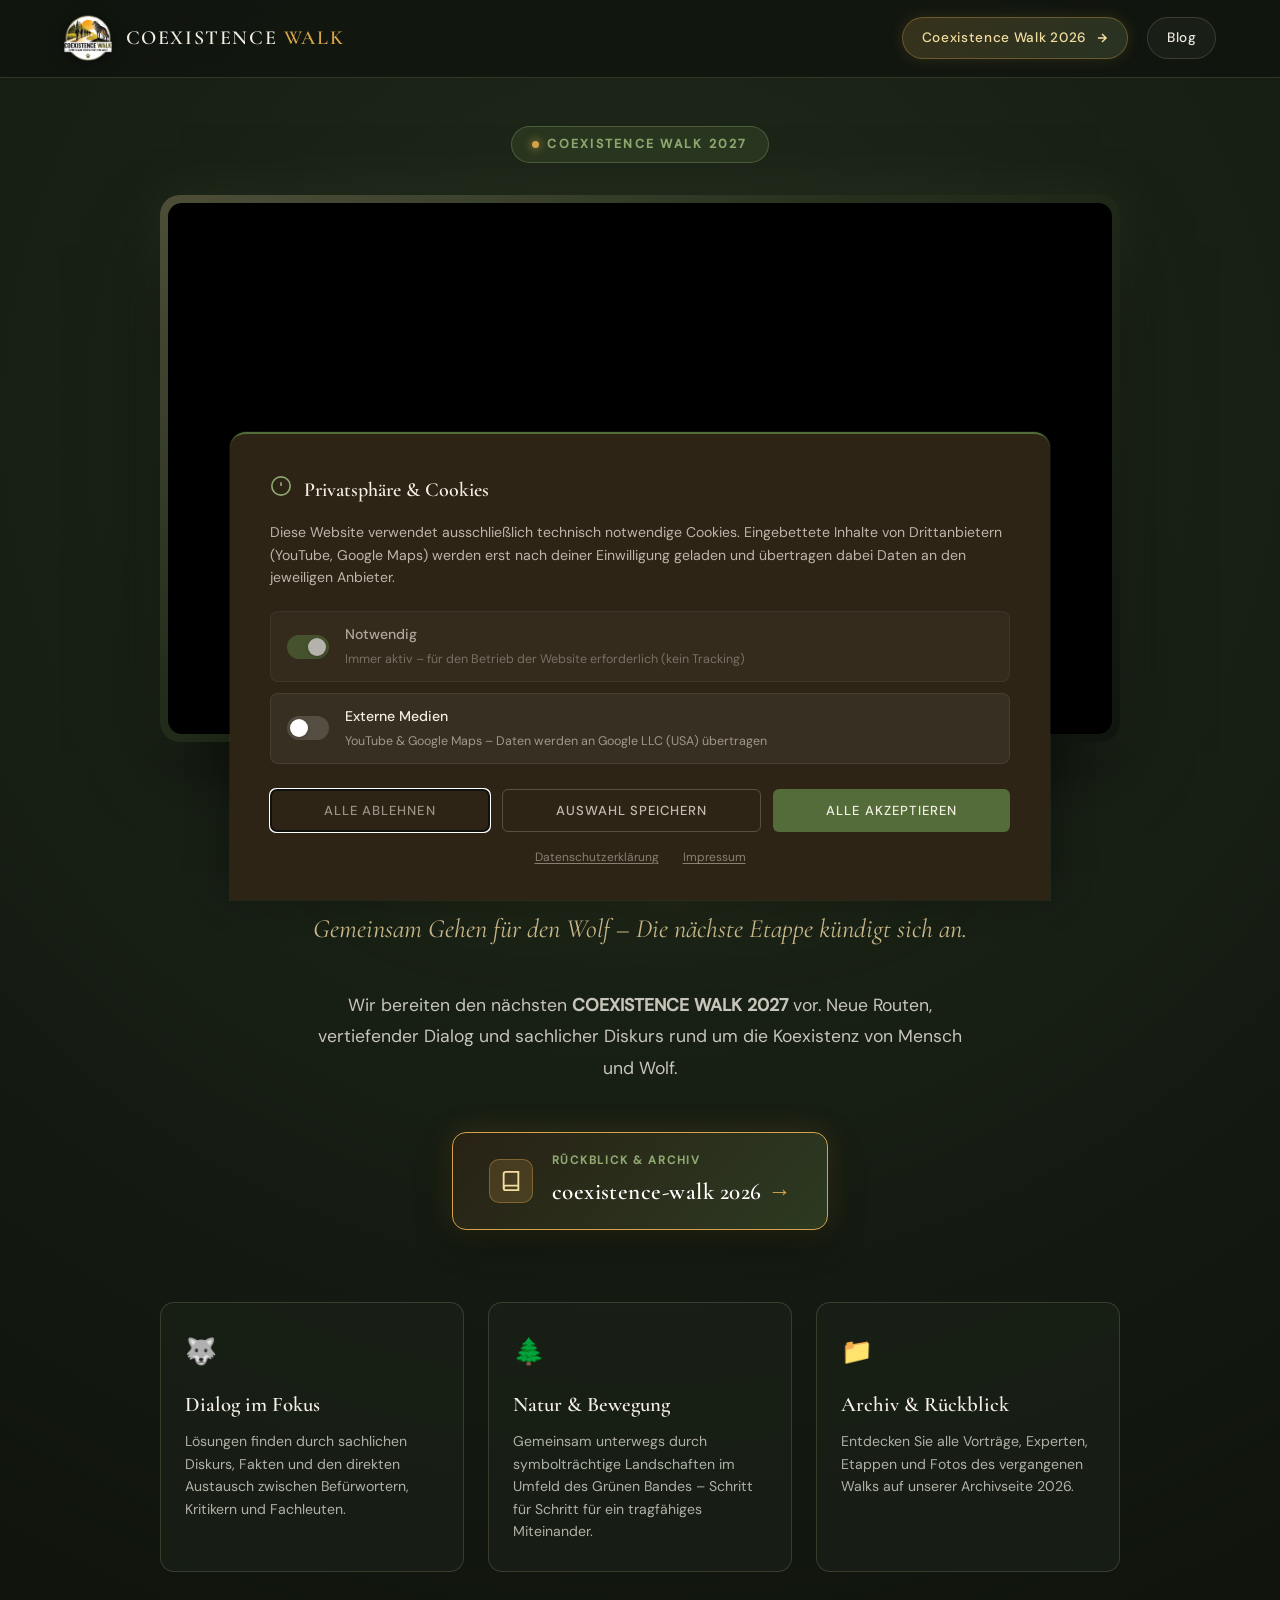
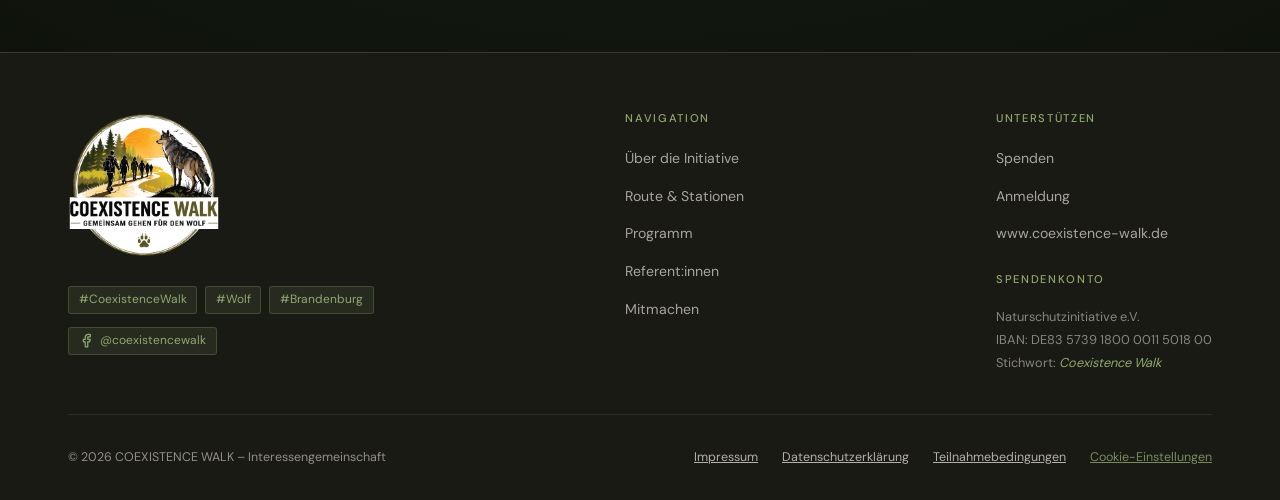
==== commit e7ebae73: "Add 2027 teaser homepage with video and archive 2026" ====
--- a/index.html
+++ b/index.html
@@ -5,7 +5,8 @@
   <meta charset="UTF-8" />
   <meta name="viewport" content="width=device-width, initial-scale=1.0" />
   <title>COEXISTENCE WALK 2027 – Coming Soon</title>
-  <meta name="description" content="Coexistence Walk 2027 – Gemeinsam Gehen für den Wolf. Das nächste Kapitel kündigt sich an. Entdecken Sie das Archiv des Coexistence Walk 2026." />
+  <meta name="description"
+    content="Coexistence Walk 2027 – Gemeinsam Gehen für den Wolf. Das nächste Kapitel kündigt sich an. Entdecken Sie das Archiv des Coexistence Walk 2026." />
   <link rel="apple-touch-icon" sizes="180x180" href="/apple-touch-icon.png" />
   <link rel="icon" type="image/png" sizes="32x32" href="/favicon-32x32.png" />
   <link rel="icon" type="image/png" sizes="16x16" href="/favicon-16x16.png" />
@@ -240,8 +241,17 @@
     }
 
     @keyframes pulse {
-      0%, 100% { opacity: 1; transform: scale(1); }
-      50% { opacity: 0.4; transform: scale(0.85); }
+
+      0%,
+      100% {
+        opacity: 1;
+        transform: scale(1);
+      }
+
+      50% {
+        opacity: 0.4;
+        transform: scale(0.85);
+      }
     }
 
     /* ─── VIDEO PLAYER FRAME & SLOW FADE-IN ──────────────────── */
@@ -254,7 +264,7 @@
       padding: 8px;
       background: linear-gradient(145deg, rgba(201, 184, 138, 0.3) 0%, rgba(51, 66, 38, 0.4) 40%, rgba(15, 19, 14, 0.8) 100%);
       box-shadow: 0 30px 80px -20px rgba(0, 0, 0, 0.85),
-                  0 0 50px rgba(142, 168, 112, 0.12);
+        0 0 50px rgba(142, 168, 112, 0.12);
       animation: videoEntrance 2s var(--ease-out) both;
     }
 
@@ -388,7 +398,7 @@
       border-radius: 14px;
       color: var(--linen);
       box-shadow: 0 12px 35px rgba(0, 0, 0, 0.4),
-                  0 0 30px rgba(212, 163, 75, 0.2);
+        0 0 30px rgba(212, 163, 75, 0.2);
       transition: all 0.35s var(--ease-out);
       position: relative;
       overflow: hidden;
@@ -409,7 +419,7 @@
       transform: translateY(-3px) scale(1.02);
       border-color: #fff;
       box-shadow: 0 16px 45px rgba(0, 0, 0, 0.6),
-                  0 0 40px rgba(212, 163, 75, 0.45);
+        0 0 40px rgba(212, 163, 75, 0.45);
       background: linear-gradient(135deg, rgba(65, 52, 32, 0.9) 0%, rgba(68, 88, 51, 0.9) 100%);
     }
 
@@ -618,6 +628,7 @@
         opacity: 0;
         transform: translateY(24px) scale(0.98);
       }
+
       100% {
         opacity: 1;
         transform: translateY(0) scale(1);
@@ -629,6 +640,7 @@
         opacity: 0;
         transform: translateY(20px);
       }
+
       100% {
         opacity: 1;
         transform: translateY(0);
@@ -640,6 +652,7 @@
         opacity: 0;
         transform: translateY(-15px);
       }
+
       100% {
         opacity: 1;
         transform: translateY(0);
@@ -651,34 +664,43 @@
       .header-inner {
         padding: 0.75rem 1rem;
       }
+
       .brand-title {
         font-size: 1.05rem;
       }
+
       .brand-logo img {
         height: 38px;
       }
+
       .nav-btn {
         padding: 0.45rem 0.85rem;
         font-size: 0.78rem;
       }
+
       .video-showcase {
         padding: 4px;
         border-radius: 14px;
         margin-bottom: 2rem;
       }
+
       .video-inner {
         border-radius: 10px;
       }
+
       .video-controls-overlay {
-        opacity: 1; /* Always visible on mobile devices */
+        opacity: 1;
+        /* Always visible on mobile devices */
         bottom: 10px;
         right: 10px;
       }
+
       .archive-card-btn {
         width: 100%;
         padding: 1rem 1.4rem;
         justify-content: flex-start;
       }
+
       .footer-main,
       .footer-bottom {
         flex-direction: column;
@@ -719,8 +741,8 @@
       max-height: 92svh;
       overflow-y: auto;
       box-shadow:
-        0 -8px 40px rgba(0,0,0,0.35),
-        0 0 0 1px rgba(142,168,112,0.12);
+        0 -8px 40px rgba(0, 0, 0, 0.35),
+        0 0 0 1px rgba(142, 168, 112, 0.12);
       border-top: 2px solid var(--fern);
       position: relative;
     }
@@ -748,7 +770,7 @@
       font-family: var(--font-body);
       font-size: 0.88rem;
       line-height: 1.6;
-      color: rgba(244,239,228,0.72);
+      color: rgba(244, 239, 228, 0.72);
       margin-bottom: 1.4rem;
     }
 
@@ -766,13 +788,13 @@
       cursor: pointer;
       padding: 0.7rem 1rem;
       border-radius: 8px;
-      background: rgba(255,255,255,0.05);
-      border: 1px solid rgba(255,255,255,0.08);
+      background: rgba(255, 255, 255, 0.05);
+      border: 1px solid rgba(255, 255, 255, 0.08);
       transition: background 0.2s;
     }
 
     .cb-option:hover {
-      background: rgba(255,255,255,0.09);
+      background: rgba(255, 255, 255, 0.09);
     }
 
     .cb-option--disabled {
@@ -795,7 +817,7 @@
 
     .cb-option-info span {
       font-size: 0.78rem;
-      color: rgba(244,239,228,0.55);
+      color: rgba(244, 239, 228, 0.55);
     }
 
     /* Toggle switch */
@@ -804,7 +826,7 @@
       flex-shrink: 0;
       width: 42px;
       height: 24px;
-      background: rgba(255,255,255,0.15);
+      background: rgba(255, 255, 255, 0.15);
       border-radius: 12px;
       transition: background 0.25s;
       cursor: pointer;
@@ -822,7 +844,7 @@
       height: 18px;
       border-radius: 50%;
       background: #fff;
-      box-shadow: 0 1px 4px rgba(0,0,0,0.25);
+      box-shadow: 0 1px 4px rgba(0, 0, 0, 0.25);
       transition: transform 0.25s var(--ease-out);
     }
 
@@ -863,25 +885,25 @@
 
     .cb-btn--outline {
       background: transparent;
-      color: rgba(244,239,228,0.75);
-      border: 1.5px solid rgba(255,255,255,0.2);
+      color: rgba(244, 239, 228, 0.75);
+      border: 1.5px solid rgba(255, 255, 255, 0.2);
     }
 
     .cb-btn--outline:hover {
-      background: rgba(255,255,255,0.08);
+      background: rgba(255, 255, 255, 0.08);
       color: var(--linen);
     }
 
     .cb-btn--reject {
       background: transparent;
-      color: rgba(244,239,228,0.55);
-      border: 1.5px solid rgba(255,255,255,0.12);
+      color: rgba(244, 239, 228, 0.55);
+      border: 1.5px solid rgba(255, 255, 255, 0.12);
     }
 
     .cb-btn--reject:hover {
-      background: rgba(255,255,255,0.06);
+      background: rgba(255, 255, 255, 0.06);
       color: var(--linen);
-      border-color: rgba(255,255,255,0.25);
+      border-color: rgba(255, 255, 255, 0.25);
     }
 
     .cb-footer-links {
@@ -895,7 +917,7 @@
 
     .cb-footer-links a {
       font-size: 0.75rem;
-      color: rgba(244,239,228,0.45);
+      color: rgba(244, 239, 228, 0.45);
       text-decoration: underline;
       text-underline-offset: 2px;
       transition: color 0.2s;
@@ -906,34 +928,42 @@
     }
 
     @media (max-width: 600px) {
+
       /* Banner fills the full bottom on small phones */
       #cookie-banner {
         padding: 0;
       }
+
       .cb-inner {
         border-radius: 14px 14px 0 0;
         max-height: 88svh;
       }
+
       .cb-options {
         gap: 0.5rem;
         margin-bottom: 1.2rem;
       }
+
       .cb-option {
         padding: 0.6rem 0.75rem;
       }
+
       .cb-actions {
         flex-direction: column;
         gap: 0.6rem;
       }
+
       .cb-btn {
         text-align: center;
         padding: 0.85rem 1.2rem;
         font-size: 0.85rem;
       }
+
       .cb-text {
         margin-bottom: 1rem;
         font-size: 0.85rem;
       }
+
       .cb-footer-links {
         gap: 1rem;
         margin-top: 0.5rem;
@@ -958,7 +988,7 @@
         <a href="coexistence-walk-2026.html" class="nav-btn nav-btn-gold">
           <span>Coexistence Walk 2026</span>
           <svg width="14" height="14" viewBox="0 0 24 24" fill="none" stroke="currentColor" stroke-width="2.5">
-            <path d="M5 12h14M12 5l7 7-7 7"/>
+            <path d="M5 12h14M12 5l7 7-7 7" />
           </svg>
         </a>
         <a href="blog.html" class="nav-btn nav-btn-outline">Blog</a>
@@ -978,25 +1008,19 @@
       <!-- Video Showcase with slow fade-in -->
       <div class="video-showcase">
         <div class="video-inner">
-          <video
-            id="introVideo"
-            class="video-element"
-            src="videos/coexistence-walk_2027_into.mp4"
-            autoplay
-            muted
-            playsinline
-            preload="auto"
-            title="Coexistence Walk 2027 Intro"></video>
+          <video id="introVideo" class="video-element" src="videos/coexistence-walk_2027_into.mp4" autoplay muted
+            playsinline preload="auto" title="Coexistence Walk 2027 Intro"></video>
 
           <!-- Interactive Controls Overlay -->
           <div class="video-controls-overlay" id="videoControls">
             <button class="ctrl-btn" id="audioToggleBtn" title="Ton umschalten" aria-label="Ton einschalten">
               <svg id="soundMutedIcon" viewBox="0 0 24 24" fill="none" stroke="currentColor" stroke-width="2">
-                <path d="M11 5L6 9H2v6h4l5 4V5z"/>
-                <line x1="23" y1="9" x2="17" y2="15"/>
-                <line x1="17" y1="9" x2="23" y2="15"/>
+                <path d="M11 5L6 9H2v6h4l5 4V5z" />
+                <line x1="23" y1="9" x2="17" y2="15" />
+                <line x1="17" y1="9" x2="23" y2="15" />
               </svg>
-              <svg id="soundActiveIcon" viewBox="0 0 24 24" fill="none" stroke="currentColor" stroke-width="2" style="display:none;">
+              <svg id="soundActiveIcon" viewBox="0 0 24 24" fill="none" stroke="currentColor" stroke-width="2"
+                style="display:none;">
                 <polygon points="11 5 6 9 2 9 2 15 6 15 11 19 11 5"></polygon>
                 <path d="M19.07 4.93a10 10 0 0 1 0 14.14M15.54 8.46a5 5 0 0 1 0 7.07"></path>
               </svg>
@@ -1008,7 +1032,8 @@
                 <rect x="6" y="4" width="4" height="16"></rect>
                 <rect x="14" y="4" width="4" height="16"></rect>
               </svg>
-              <svg id="playIcon" viewBox="0 0 24 24" fill="none" stroke="currentColor" stroke-width="2" style="display:none;">
+              <svg id="playIcon" viewBox="0 0 24 24" fill="none" stroke="currentColor" stroke-width="2"
+                style="display:none;">
                 <polygon points="5 3 19 12 5 21 5 3"></polygon>
               </svg>
             </button>
@@ -1020,16 +1045,18 @@
       <h1 class="coming-soon-heading">Coming soon</h1>
       <p class="teaser-subtext">Gemeinsam Gehen für den Wolf – Die nächste Etappe kündigt sich an.</p>
       <p class="teaser-desc">
-        Wir bereiten den nächsten <strong>COEXISTENCE WALK 2027</strong> vor. Neue Routen, vertiefender Dialog und sachlicher Diskurs rund um die Koexistenz von Mensch und Wolf.
+        Wir bereiten den nächsten <strong>COEXISTENCE WALK 2027</strong> vor. Neue Routen, vertiefender Dialog und
+        sachlicher Diskurs rund um die Koexistenz von Mensch und Wolf.
       </p>
 
       <!-- Prominent Archive CTA Button -->
       <div class="cta-container">
-        <a href="coexistence-walk-2026.html" class="archive-card-btn" title="Besuche das vollständige Archiv des Coexistence Walk 2026">
+        <a href="coexistence-walk-2026.html" class="archive-card-btn"
+          title="Besuche das vollständige Archiv des Coexistence Walk 2026">
           <div class="archive-btn-icon">
             <svg width="22" height="22" viewBox="0 0 24 24" fill="none" stroke="currentColor" stroke-width="2">
-              <path d="M4 19.5A2.5 2.5 0 0 1 6.5 17H20"/>
-              <path d="M6.5 2H20v20H6.5A2.5 2.5 0 0 1 4 19.5v-15A2.5 2.5 0 0 1 6.5 2z"/>
+              <path d="M4 19.5A2.5 2.5 0 0 1 6.5 17H20" />
+              <path d="M6.5 2H20v20H6.5A2.5 2.5 0 0 1 4 19.5v-15A2.5 2.5 0 0 1 6.5 2z" />
             </svg>
           </div>
           <div class="archive-btn-text">
@@ -1047,17 +1074,20 @@
         <div class="preview-card">
           <span class="preview-card-icon">🐺</span>
           <h3>Dialog im Fokus</h3>
-          <p>Lösungen finden durch sachlichen Diskurs, Fakten und den direkten Austausch zwischen Befürwortern, Kritikern und Fachleuten.</p>
+          <p>Lösungen finden durch sachlichen Diskurs, Fakten und den direkten Austausch zwischen Befürwortern,
+            Kritikern und Fachleuten.</p>
         </div>
         <div class="preview-card">
           <span class="preview-card-icon">🌲</span>
           <h3>Natur & Bewegung</h3>
-          <p>Gemeinsam unterwegs durch symbolträchtige Landschaften im Umfeld des Grünen Bandes – Schritt für Schritt für ein tragfähiges Miteinander.</p>
+          <p>Gemeinsam unterwegs durch symbolträchtige Landschaften im Umfeld des Grünen Bandes – Schritt für Schritt
+            für ein tragfähiges Miteinander.</p>
         </div>
         <div class="preview-card">
           <span class="preview-card-icon">📁</span>
           <h3>Archiv & Rückblick</h3>
-          <p>Entdecken Sie alle Vorträge, Experten, Etappen und Fotos des vergangenen Walks auf unserer Archivseite 2026.</p>
+          <p>Entdecken Sie alle Vorträge, Experten, Etappen und Fotos des vergangenen Walks auf unserer Archivseite
+            2026.</p>
         </div>
       </div>
 
@@ -1073,8 +1103,6 @@
             <img src="wolf_druck.png" alt="Coexistence Walk Logo"
               style="height:152px; width:auto; object-fit:contain;" />
           </div>
-          <p>Gemeinsam Gehen für den Wolf. Eine Non-Profit-Initiative im deutsch-polnischen Grenzgebiet, 29. Mai – 04.
-            Juni 2026.</p>
           <div class="footer-hashtags" style="margin-top:1rem;">
             <span class="hashtag">#CoexistenceWalk</span>
             <span class="hashtag">#Wolf</span>
@@ -1132,7 +1160,8 @@
           <a href="teilnahmebedingungen.html"
             style="text-decoration: underline; color: rgba(244, 239, 228, 0.7);">Teilnahmebedingungen</a>
           <a href="#" onclick="openCookieSettings(); return false;"
-            style="text-decoration: underline; color: rgba(142, 168, 112, 0.8);" id="footer-cookie-settings">Cookie-Einstellungen</a>
+            style="text-decoration: underline; color: rgba(142, 168, 112, 0.8);"
+            id="footer-cookie-settings">Cookie-Einstellungen</a>
         </div>
       </div>
     </div>
@@ -1143,11 +1172,16 @@
     <div class="cb-inner">
       <div class="cb-header">
         <div class="cb-icon">
-          <svg viewBox="0 0 24 24" width="22" height="22" fill="none" stroke="currentColor" stroke-width="1.8"><circle cx="12" cy="12" r="10"/><path d="M12 8v4M12 16h.01"/></svg>
+          <svg viewBox="0 0 24 24" width="22" height="22" fill="none" stroke="currentColor" stroke-width="1.8">
+            <circle cx="12" cy="12" r="10" />
+            <path d="M12 8v4M12 16h.01" />
+          </svg>
         </div>
         <h3 class="cb-title">Privatsphäre &amp; Cookies</h3>
       </div>
-      <p class="cb-text">Diese Website verwendet ausschließlich technisch notwendige Cookies. Eingebettete Inhalte von Drittanbietern (YouTube, Google Maps) werden erst nach deiner Einwilligung geladen und übertragen dabei Daten an den jeweiligen Anbieter.</p>
+      <p class="cb-text">Diese Website verwendet ausschließlich technisch notwendige Cookies. Eingebettete Inhalte von
+        Drittanbietern (YouTube, Google Maps) werden erst nach deiner Einwilligung geladen und übertragen dabei Daten an
+        den jeweiligen Anbieter.</p>
       <div class="cb-options">
         <label class="cb-option cb-option--disabled">
           <span class="cb-toggle cb-toggle--active" aria-checked="true" role="checkbox">
@@ -1384,7 +1418,7 @@
     });
 
     // Globale Funktion für Footer-Link "Cookie-Einstellungen"
-    window.openCookieSettings = function() {
+    window.openCookieSettings = function () {
       const consent = getConsent();
       const marketingActive = !!(consent && consent.marketing);
       const input = document.getElementById('cb-marketing');
@@ -1400,4 +1434,4 @@
   </script>
 </body>
 
-</html>
+</html>
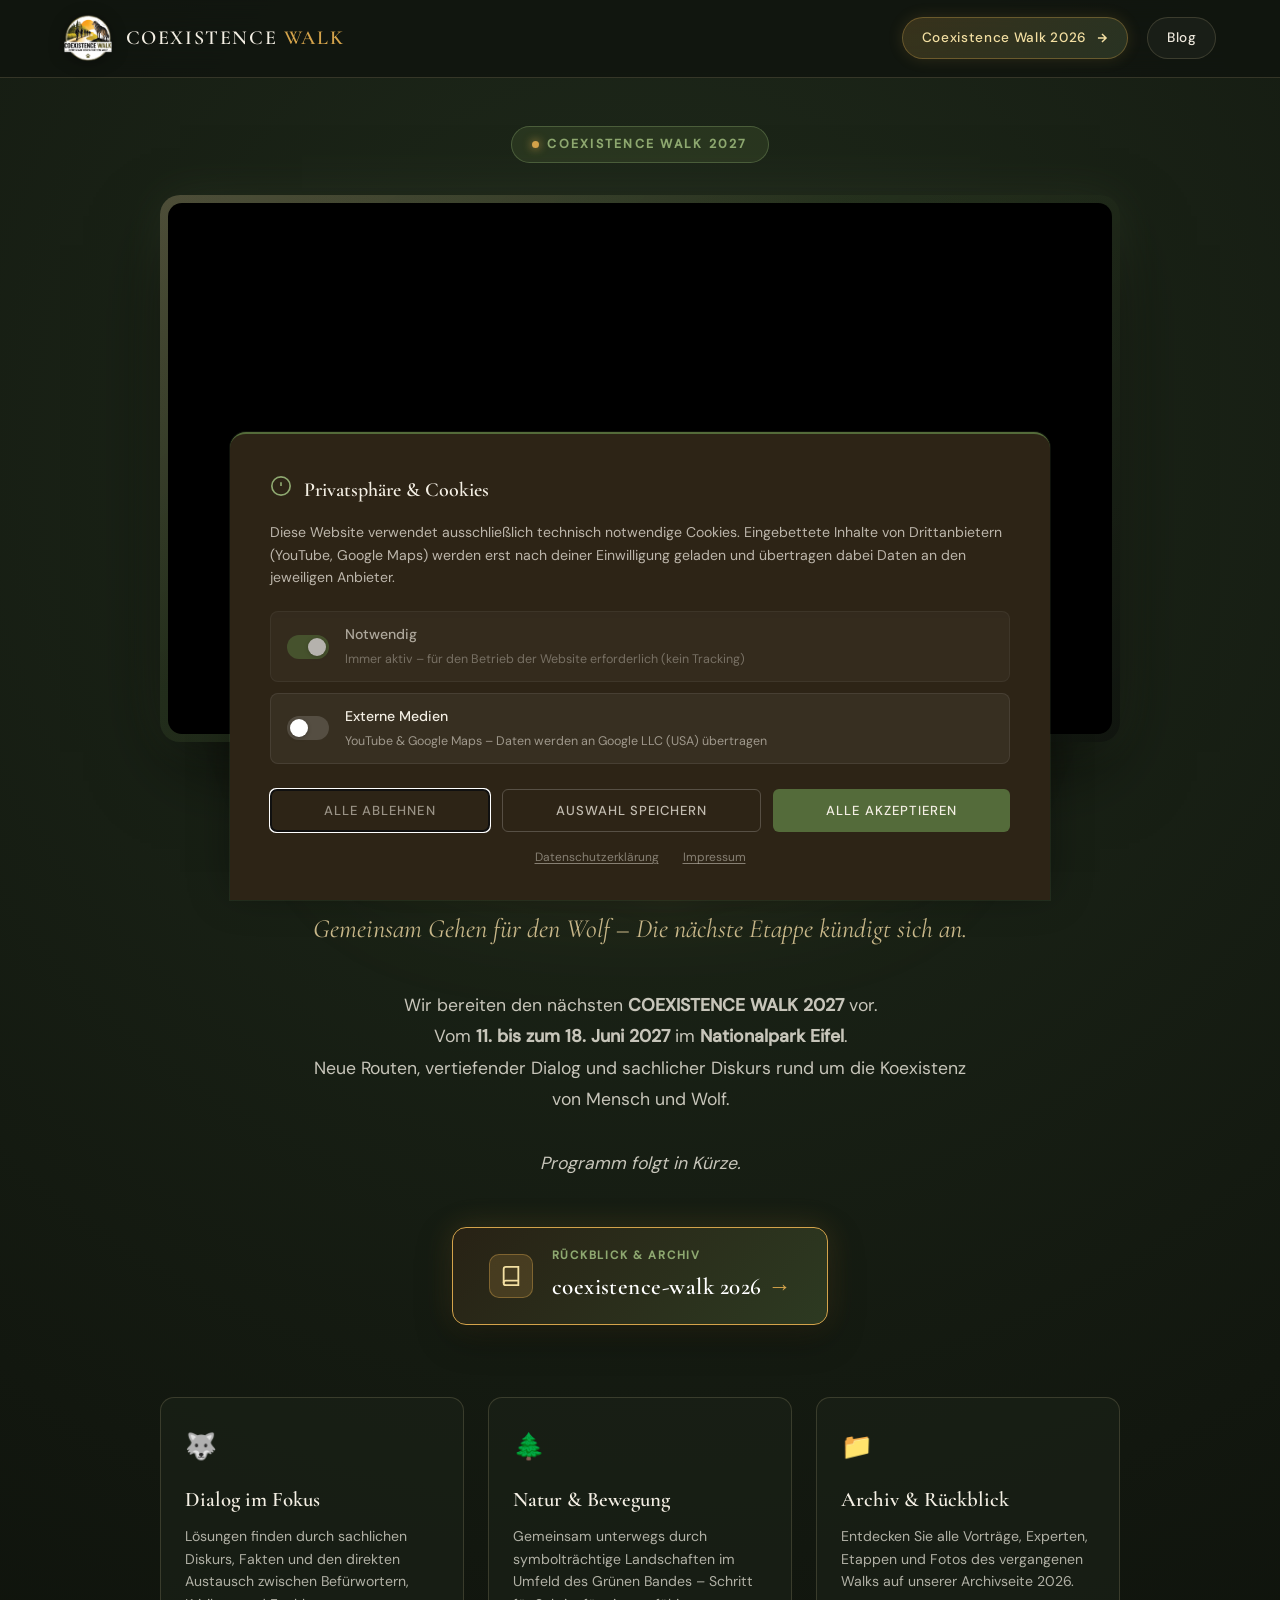
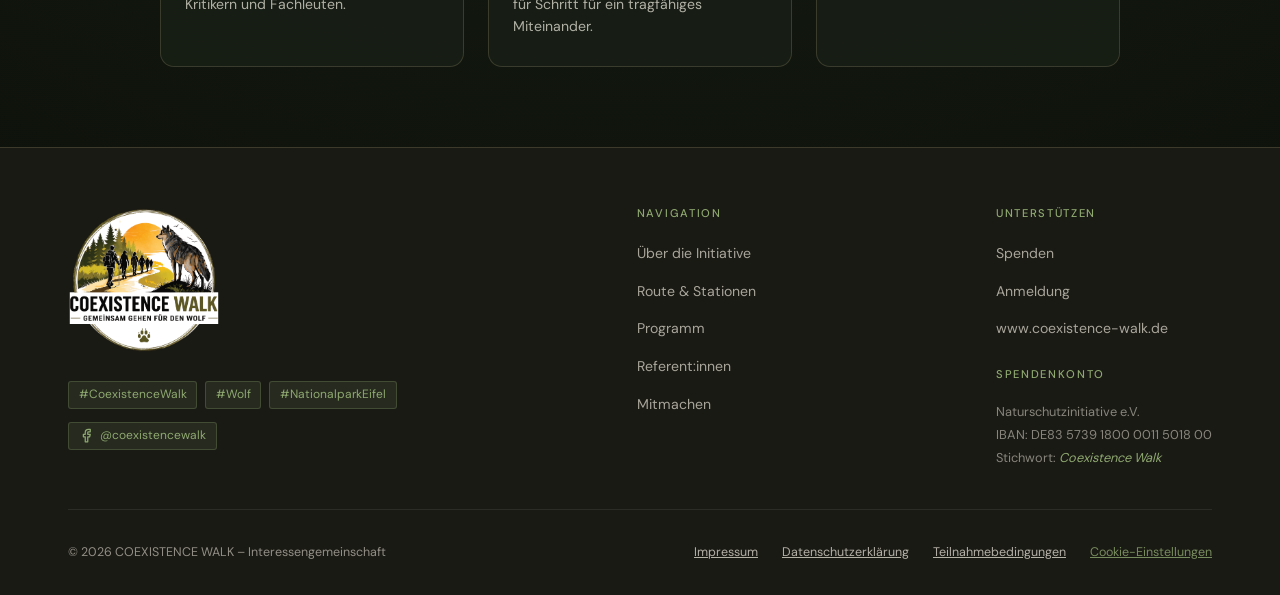
==== commit e2086f12: "Update index.html" ====
--- a/index.html
+++ b/index.html
@@ -6,7 +6,7 @@
   <meta name="viewport" content="width=device-width, initial-scale=1.0" />
   <title>COEXISTENCE WALK 2027 – Coming Soon</title>
   <meta name="description"
-    content="Coexistence Walk 2027 – Gemeinsam Gehen für den Wolf. Das nächste Kapitel kündigt sich an. Entdecken Sie das Archiv des Coexistence Walk 2026." />
+    content="Coexistence Walk 2027 – Gemeinsam Gehen für den Wolf. Das nächste Kapitel kündigt sich an. Vom 11. bis 18. Juni 2027 im Nationalpark Eifel." />
   <link rel="apple-touch-icon" sizes="180x180" href="/apple-touch-icon.png" />
   <link rel="icon" type="image/png" sizes="32x32" href="/favicon-32x32.png" />
   <link rel="icon" type="image/png" sizes="16x16" href="/favicon-16x16.png" />
@@ -1045,8 +1045,10 @@
       <h1 class="coming-soon-heading">Coming soon</h1>
       <p class="teaser-subtext">Gemeinsam Gehen für den Wolf – Die nächste Etappe kündigt sich an.</p>
       <p class="teaser-desc">
-        Wir bereiten den nächsten <strong>COEXISTENCE WALK 2027</strong> vor. Neue Routen, vertiefender Dialog und
-        sachlicher Diskurs rund um die Koexistenz von Mensch und Wolf.
+        Wir bereiten den nächsten <strong>COEXISTENCE WALK 2027</strong> vor.<br />
+        Vom <strong>11. bis zum 18. Juni 2027</strong> im <strong>Nationalpark Eifel</strong>.<br />
+        Neue Routen, vertiefender Dialog und sachlicher Diskurs rund um die Koexistenz von Mensch und Wolf.<br /><br />
+        <em>Programm folgt in Kürze.</em>
       </p>
 
       <!-- Prominent Archive CTA Button -->
@@ -1106,7 +1108,7 @@
           <div class="footer-hashtags" style="margin-top:1rem;">
             <span class="hashtag">#CoexistenceWalk</span>
             <span class="hashtag">#Wolf</span>
-            <span class="hashtag">#Brandenburg</span>
+            <span class="hashtag">#NationalparkEifel</span>
           </div>
           <div style="margin-top:0.8rem;">
             <a href="https://www.facebook.com/coexistencewalk/" target="_blank" rel="noopener noreferrer"
@@ -1434,4 +1436,4 @@
   </script>
 </body>
 
-</html>+</html>
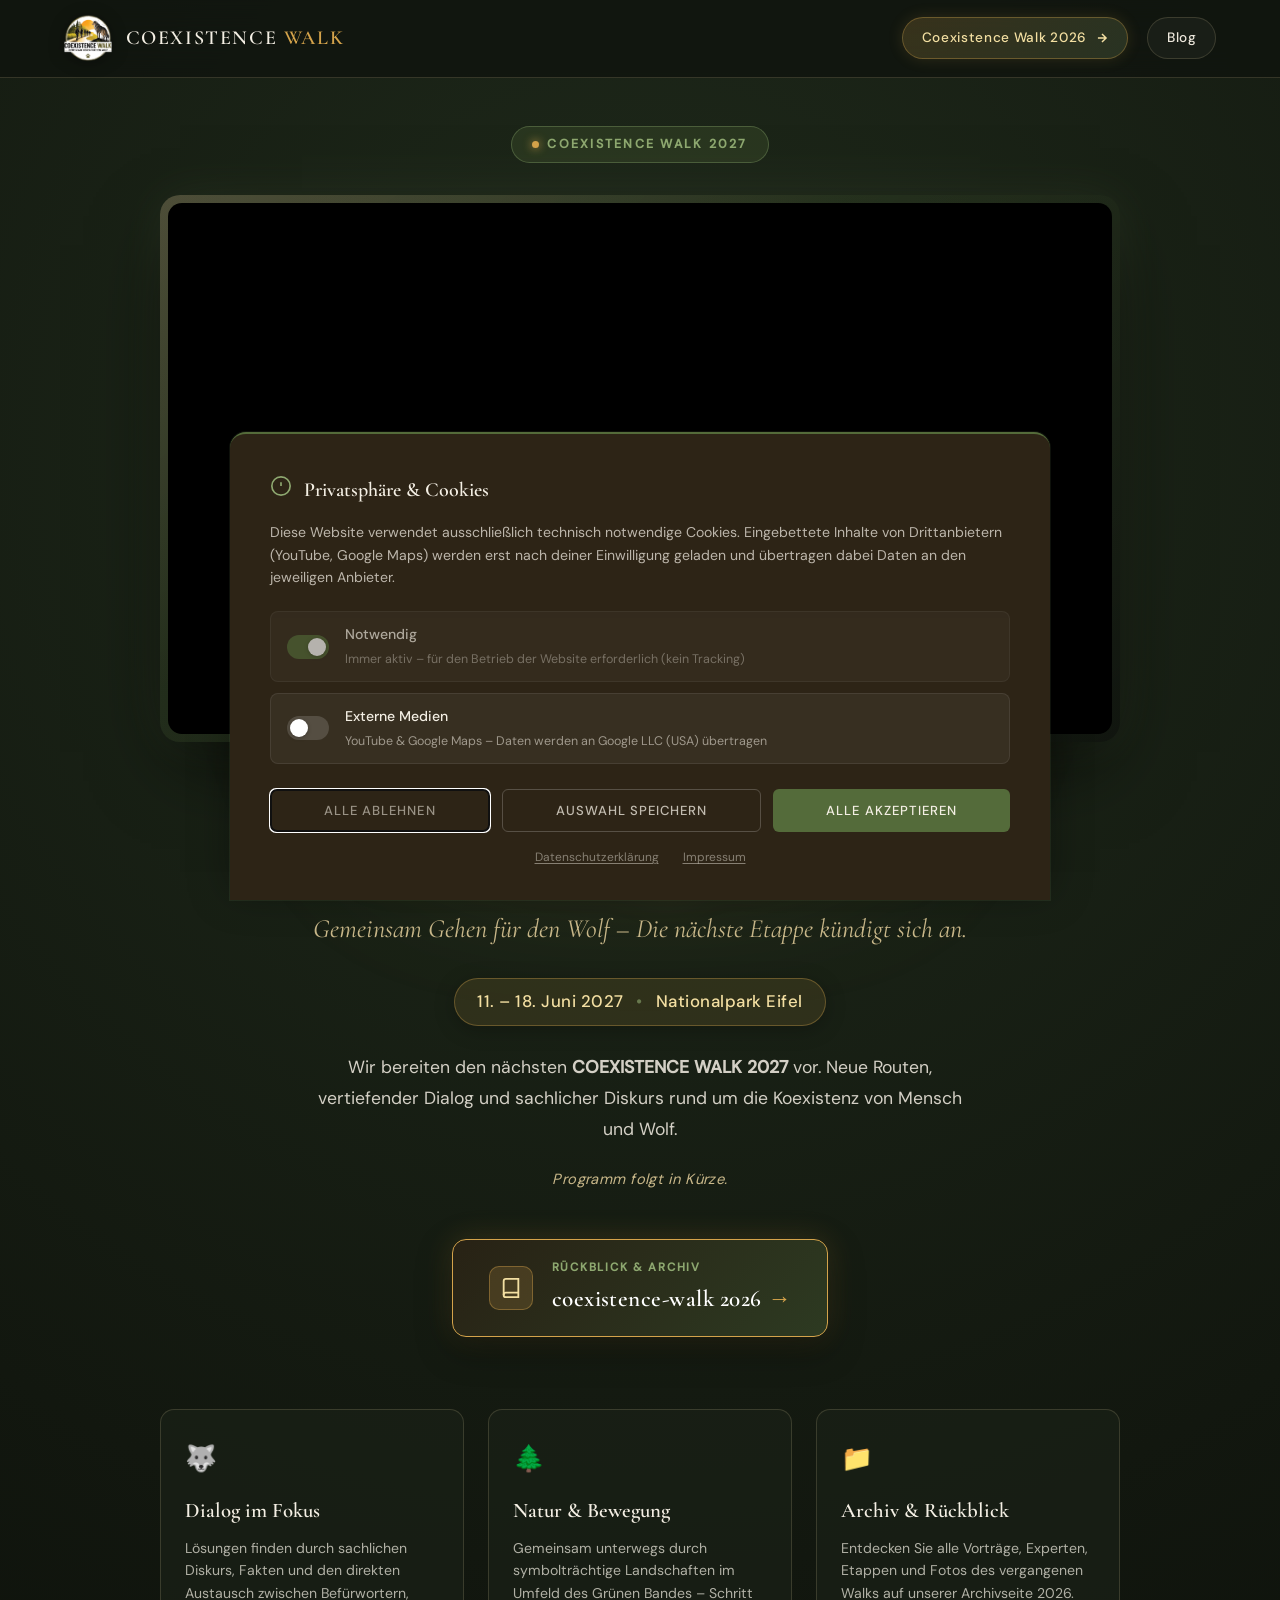
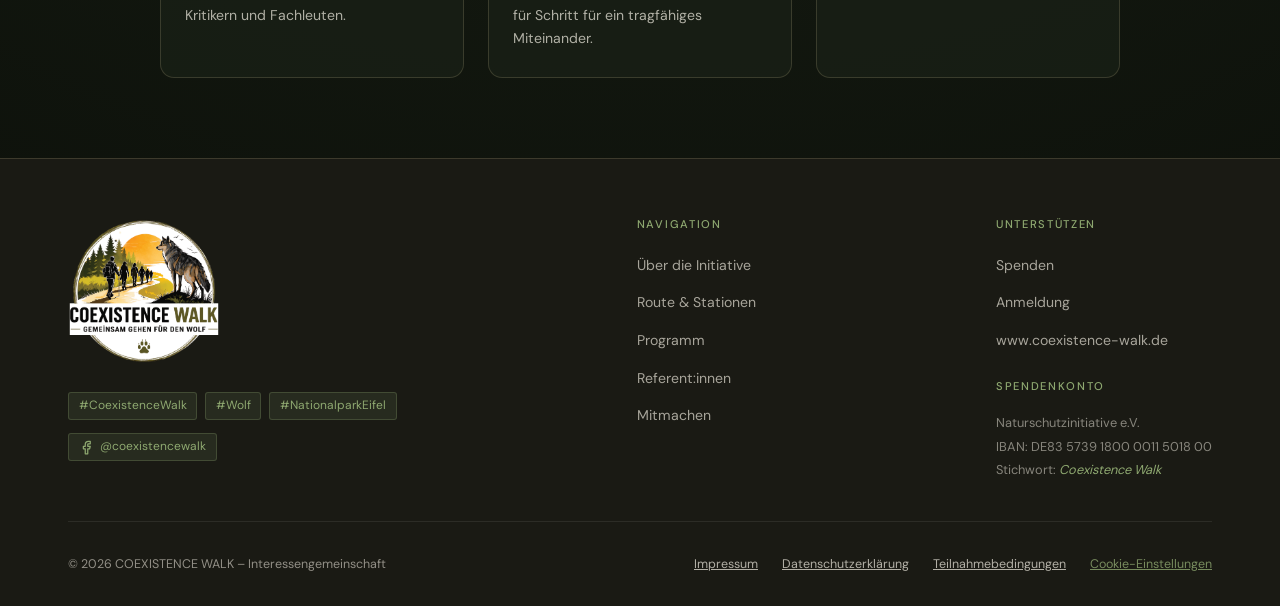
==== commit 893c6552: "Update index.html" ====
--- a/index.html
+++ b/index.html
@@ -6,7 +6,7 @@
   <meta name="viewport" content="width=device-width, initial-scale=1.0" />
   <title>COEXISTENCE WALK 2027 – Coming Soon</title>
   <meta name="description"
-    content="Coexistence Walk 2027 – Gemeinsam Gehen für den Wolf. Das nächste Kapitel kündigt sich an. Vom 11. bis 18. Juni 2027 im Nationalpark Eifel." />
+    content="Coexistence Walk 2027 – Gemeinsam Gehen für den Wolf. Vom 11. bis 18. Juni 2027 im Nationalpark Eifel. Das nächste Kapitel kündigt sich an." />
   <link rel="apple-touch-icon" sizes="180x180" href="/apple-touch-icon.png" />
   <link rel="icon" type="image/png" sizes="32x32" href="/favicon-32x32.png" />
   <link rel="icon" type="image/png" sizes="16x16" href="/favicon-16x16.png" />
@@ -280,7 +280,6 @@
       justify-content: center;
     }
 
-    /* Smooth slow fade-in for the video element itself */
     .video-element {
       width: 100%;
       height: 100%;
@@ -296,7 +295,7 @@
       transform: scale(1);
     }
 
-    /* Video controls overlay (Sound & Playback) */
+    /* Video controls overlay */
     .video-controls-overlay {
       position: absolute;
       bottom: 16px;
@@ -351,6 +350,7 @@
       line-height: 1.05;
       letter-spacing: 0.04em;
       margin-bottom: 1.25rem;
+      text-wrap: balance;
       background: linear-gradient(135deg, #ffffff 0%, var(--linen) 40%, var(--gold-light) 75%, var(--sand) 100%);
       -webkit-background-clip: text;
       -webkit-text-fill-color: transparent;
@@ -365,18 +365,55 @@
       font-style: italic;
       color: var(--sand);
       max-width: 780px;
-      margin: 0 auto 2.5rem;
+      margin: 0 auto 1.75rem;
       line-height: 1.5;
+      text-wrap: balance;
       animation: fadeInUp 1.4s var(--ease-out) 0.6s both;
+    }
+
+    /* Event Highlight Pill (Datum & Ort) */
+    .event-pill {
+      display: inline-flex;
+      align-items: center;
+      justify-content: center;
+      flex-wrap: wrap;
+      gap: 0.5rem 0.8rem;
+      padding: 0.6rem 1.4rem;
+      margin: 0 auto 1.6rem;
+      background: rgba(212, 163, 75, 0.12);
+      border: 1px solid var(--border-glow);
+      border-radius: 999px;
+      color: var(--gold-light);
+      font-size: clamp(0.9rem, 1.4vw, 1.05rem);
+      font-weight: 500;
+      letter-spacing: 0.03em;
+      box-shadow: 0 4px 20px rgba(0, 0, 0, 0.25);
+      animation: fadeInUp 1.4s var(--ease-out) 0.68s both;
+    }
+
+    .pill-sep {
+      color: var(--sage);
+      opacity: 0.6;
     }
 
     .teaser-desc {
       font-size: clamp(0.95rem, 1.5vw, 1.1rem);
-      color: rgba(244, 239, 228, 0.8);
+      color: rgba(244, 239, 228, 0.85);
       max-width: 660px;
+      margin: 0 auto 1.4rem;
+      line-height: 1.75;
+      text-wrap: pretty;
+      animation: fadeInUp 1.4s var(--ease-out) 0.75s both;
+    }
+
+    .teaser-note {
+      font-size: 0.92rem;
+      font-style: italic;
+      color: var(--sand);
       margin: 0 auto 3rem;
-      line-height: 1.8;
-      animation: fadeInUp 1.4s var(--ease-out) 0.75s both;
+      letter-spacing: 0.03em;
+      opacity: 0.9;
+      animation: fadeInUp 1.4s var(--ease-out) 0.82s both;
     }
 
     /* ─── PROMINENT ARCHIVE CTA ───────────────────────────────── */
@@ -622,7 +659,7 @@
       color: rgba(244, 239, 228, 0.55);
     }
 
-    /* ─── ANIMATIONS ──────────────────────────────────────────── */
+    /* ─── ANIMATIONS ──────────────────────────────────── */
     @keyframes videoEntrance {
       0% {
         opacity: 0;
@@ -690,9 +727,20 @@
 
       .video-controls-overlay {
         opacity: 1;
-        /* Always visible on mobile devices */
         bottom: 10px;
         right: 10px;
+      }
+
+      .event-pill {
+        padding: 0.5rem 1.1rem;
+        font-size: 0.88rem;
+        gap: 0.4rem 0.6rem;
+      }
+
+      .teaser-desc {
+        font-size: 0.96rem;
+        line-height: 1.68;
+        padding: 0 0.5rem;
       }
 
       .archive-card-btn {
@@ -820,7 +868,6 @@
       color: rgba(244, 239, 228, 0.55);
     }
 
-    /* Toggle switch */
     .cb-toggle {
       position: relative;
       flex-shrink: 0;
@@ -928,8 +975,6 @@
     }
 
     @media (max-width: 600px) {
-
-      /* Banner fills the full bottom on small phones */
       #cookie-banner {
         padding: 0;
       }
@@ -1044,12 +1089,22 @@
       <!-- Typography -->
       <h1 class="coming-soon-heading">Coming soon</h1>
       <p class="teaser-subtext">Gemeinsam Gehen für den Wolf – Die nächste Etappe kündigt sich an.</p>
+
+      <!-- Event Info Badge -->
+      <div class="event-pill">
+        <span>11. – 18. Juni 2027</span>
+        <span class="pill-sep">•</span>
+        <span>Nationalpark Eifel</span>
+      </div>
+
+      <!-- Natural Flowing Teaser Text -->
       <p class="teaser-desc">
-        Wir bereiten den nächsten <strong>COEXISTENCE WALK 2027</strong> vor.<br />
-        Vom <strong>11. bis zum 18. Juni 2027</strong> im <strong>Nationalpark Eifel</strong>.<br />
-        Neue Routen, vertiefender Dialog und sachlicher Diskurs rund um die Koexistenz von Mensch und Wolf.<br /><br />
-        <em>Programm folgt in Kürze.</em>
+        Wir bereiten den nächsten <strong>COEXISTENCE WALK 2027</strong> vor. Neue Routen, vertiefender Dialog und
+        sachlicher Diskurs rund um die Koexistenz von Mensch und Wolf.
       </p>
+
+      <!-- Subtitle Note -->
+      <p class="teaser-note">Programm folgt in Kürze.</p>
 
       <!-- Prominent Archive CTA Button -->
       <div class="cta-container">
@@ -1229,7 +1284,6 @@
       const pauseIcon = document.getElementById('pauseIcon');
       const playIcon = document.getElementById('playIcon');
 
-      // Slow fade-in effect for the video
       function triggerFadeIn() {
         setTimeout(() => {
           video.classList.add('video-loaded');
@@ -1241,19 +1295,14 @@
       } else {
         video.addEventListener('loadeddata', triggerFadeIn);
         video.addEventListener('canplay', triggerFadeIn);
-        // Fallback in case events fired before listener attached
         setTimeout(triggerFadeIn, 500);
       }
 
-      // Ensure autoplay starts
       const playPromise = video.play();
       if (playPromise !== undefined) {
-        playPromise.catch(() => {
-          // Autoplay was prevented; video will wait for interaction
-        });
-      }
-
-      // Audio Toggle (Mute / Unmute)
+        playPromise.catch(() => {});
+      }
+
       audioToggleBtn.addEventListener('click', () => {
         video.muted = !video.muted;
         if (video.muted) {
@@ -1269,7 +1318,6 @@
         }
       });
 
-      // Play / Pause Toggle & Replay on End
       playToggleBtn.addEventListener('click', () => {
         if (video.paused || video.ended) {
           if (video.ended) {
@@ -1285,7 +1333,6 @@
         }
       });
 
-      // When single playback completes
       video.addEventListener('ended', () => {
         pauseIcon.style.display = 'none';
         playIcon.style.display = 'block';
@@ -1295,12 +1342,6 @@
 
   <!-- ─── COOKIE CONSENT LOGIC ─────────────────────────────── -->
   <script>
-    // ════════════════════════════════════════════════════════════
-    // CMP – Consent Management (DSGVO-konform)
-    // Blockierungs-Modus: Drittanbieter-Inhalte werden erst nach
-    // aktiver Einwilligung geladen.
-    // ════════════════════════════════════════════════════════════
-
     const CONSENT_KEY = 'cmp_consent_v2';
 
     function setConsent(consent) {
@@ -1311,7 +1352,6 @@
 
     function getConsent() {
       const raw = localStorage.getItem(CONSENT_KEY);
-      // Migrate old key
       if (!raw) {
         const old = localStorage.getItem('cookieConsent');
         if (old) {
@@ -1325,7 +1365,6 @@
       return JSON.parse(raw);
     }
 
-    // ── Toggle UI ───────────────────────────────────────────────
     function initToggle(toggleEl, inputEl) {
       if (!toggleEl || !inputEl) return;
       function updateUI() {
@@ -1345,11 +1384,9 @@
     }
     initToggle(document.getElementById('cb-marketing-toggle'), document.getElementById('cb-marketing'));
 
-    // ── Banner ein-/ausblenden ──────────────────────────────────
     function showCookieBanner() {
       document.getElementById('cookie-banner').classList.add('cb-visible');
       document.body.classList.add('cb-open');
-      // Fokus ins Banner setzen (Barrierefreiheit)
       setTimeout(() => {
         const firstBtn = document.querySelector('#cookie-banner .cb-btn');
         if (firstBtn) firstBtn.focus();
@@ -1361,7 +1398,6 @@
       document.body.classList.remove('cb-open');
     }
 
-    // ── Button: Alle ablehnen ───────────────────────────────────
     document.getElementById('cb-reject-btn').addEventListener('click', () => {
       const consent = { necessary: true, analytics: false, marketing: false };
       setConsent(consent);
@@ -1375,7 +1411,6 @@
       hideCookieBanner();
     });
 
-    // ── Button: Auswahl speichern ───────────────────────────────
     document.getElementById('cb-save-btn').addEventListener('click', () => {
       const consent = {
         necessary: true,
@@ -1386,7 +1421,6 @@
       hideCookieBanner();
     });
 
-    // ── Button: Alle akzeptieren ────────────────────────────────
     document.getElementById('cb-accept-btn').addEventListener('click', () => {
       const consent = { necessary: true, analytics: true, marketing: true };
       setConsent(consent);
@@ -1400,12 +1434,9 @@
       hideCookieBanner();
     });
 
-    // ── Beim Laden der Seite ────────────────────────────────────
     window.addEventListener('DOMContentLoaded', () => {
       const consent = getConsent();
-
       if (!consent) {
-        // Erstbesuch – Banner anzeigen (ohne Verzögerung für DSGVO)
         setTimeout(() => showCookieBanner(), 600);
       } else {
         const marketingActive = !!(consent && consent.marketing);
@@ -1419,7 +1450,6 @@
       }
     });
 
-    // Globale Funktion für Footer-Link "Cookie-Einstellungen"
     window.openCookieSettings = function () {
       const consent = getConsent();
       const marketingActive = !!(consent && consent.marketing);
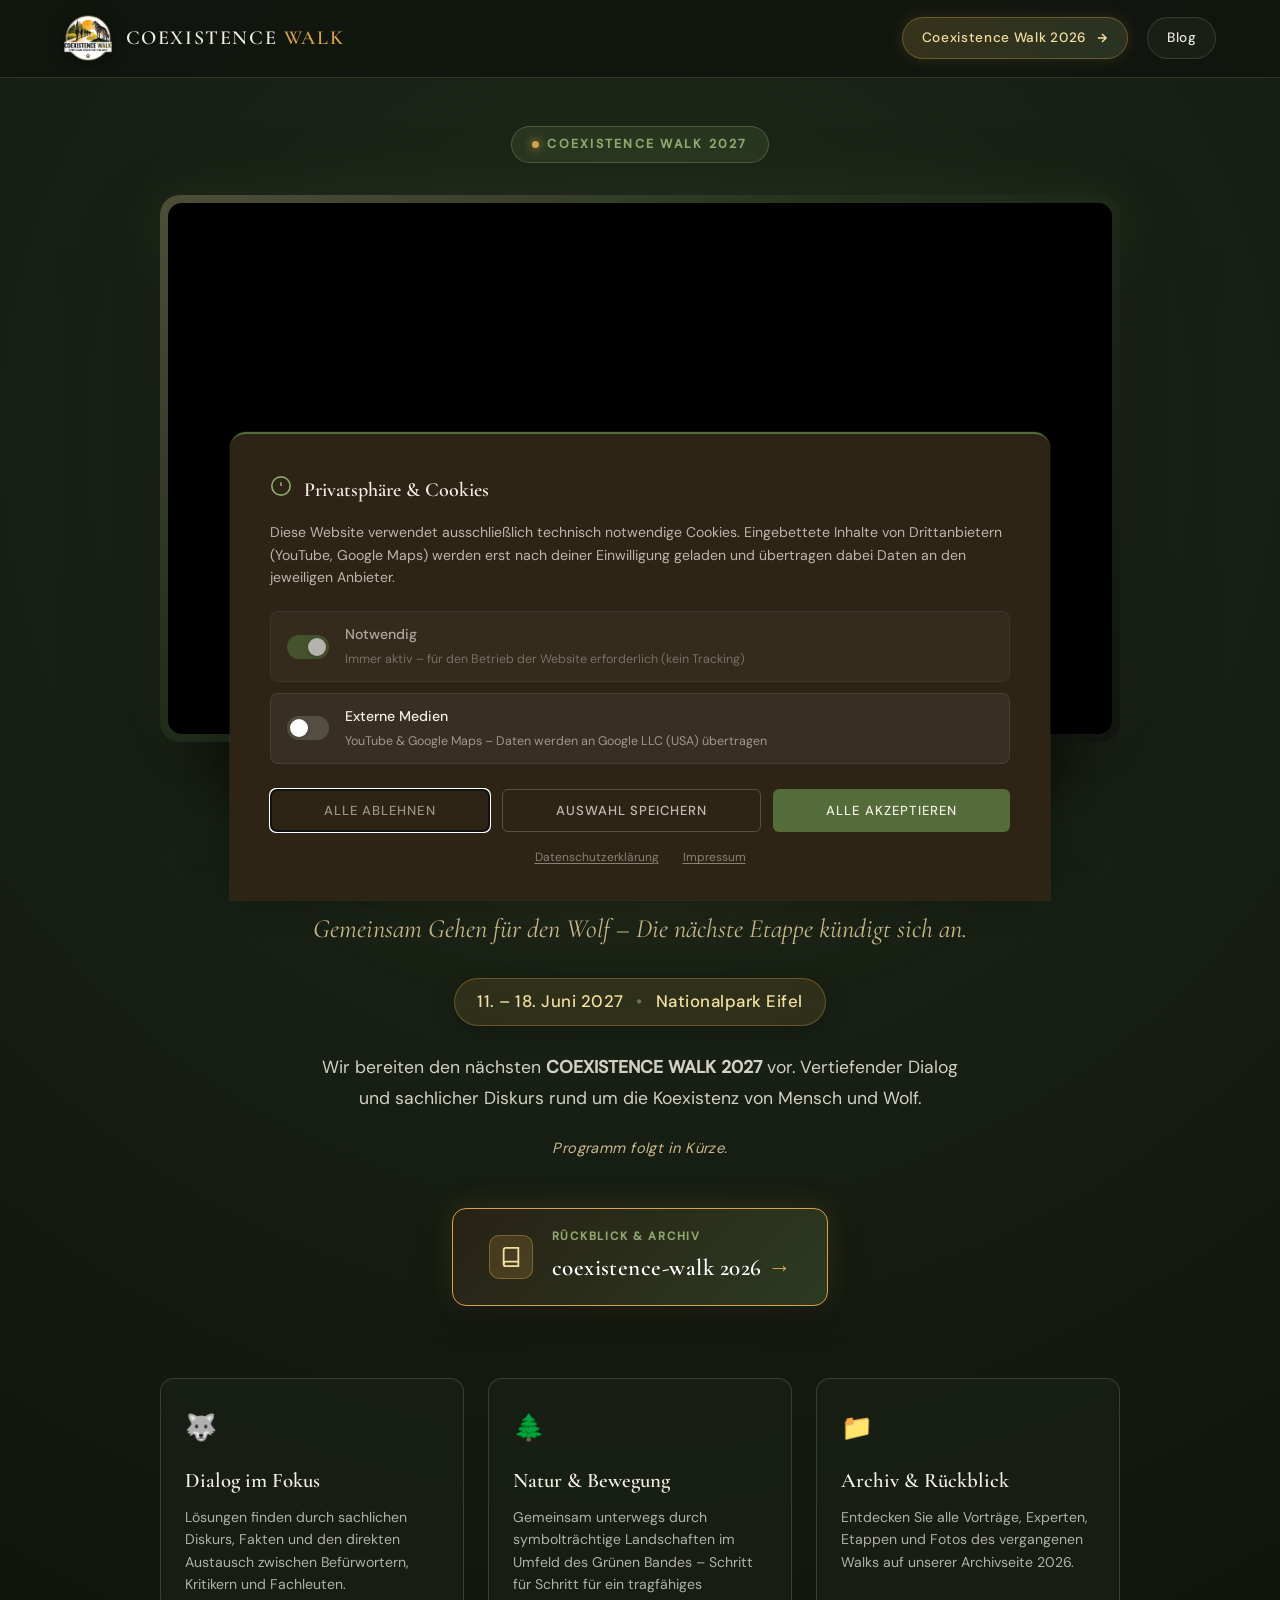
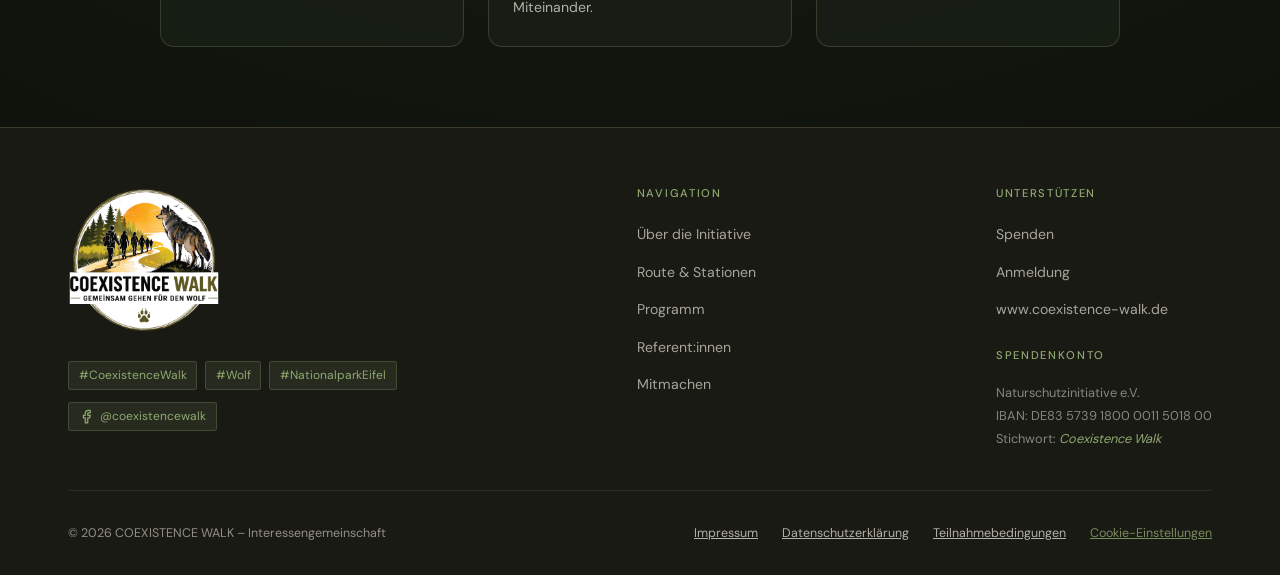
==== commit 8c87d054: "Update index.html" ====
--- a/index.html
+++ b/index.html
@@ -1099,7 +1099,7 @@
 
       <!-- Natural Flowing Teaser Text -->
       <p class="teaser-desc">
-        Wir bereiten den nächsten <strong>COEXISTENCE WALK 2027</strong> vor. Neue Routen, vertiefender Dialog und
+        Wir bereiten den nächsten <strong>COEXISTENCE WALK 2027</strong> vor. Vertiefender Dialog und
         sachlicher Diskurs rund um die Koexistenz von Mensch und Wolf.
       </p>
 
